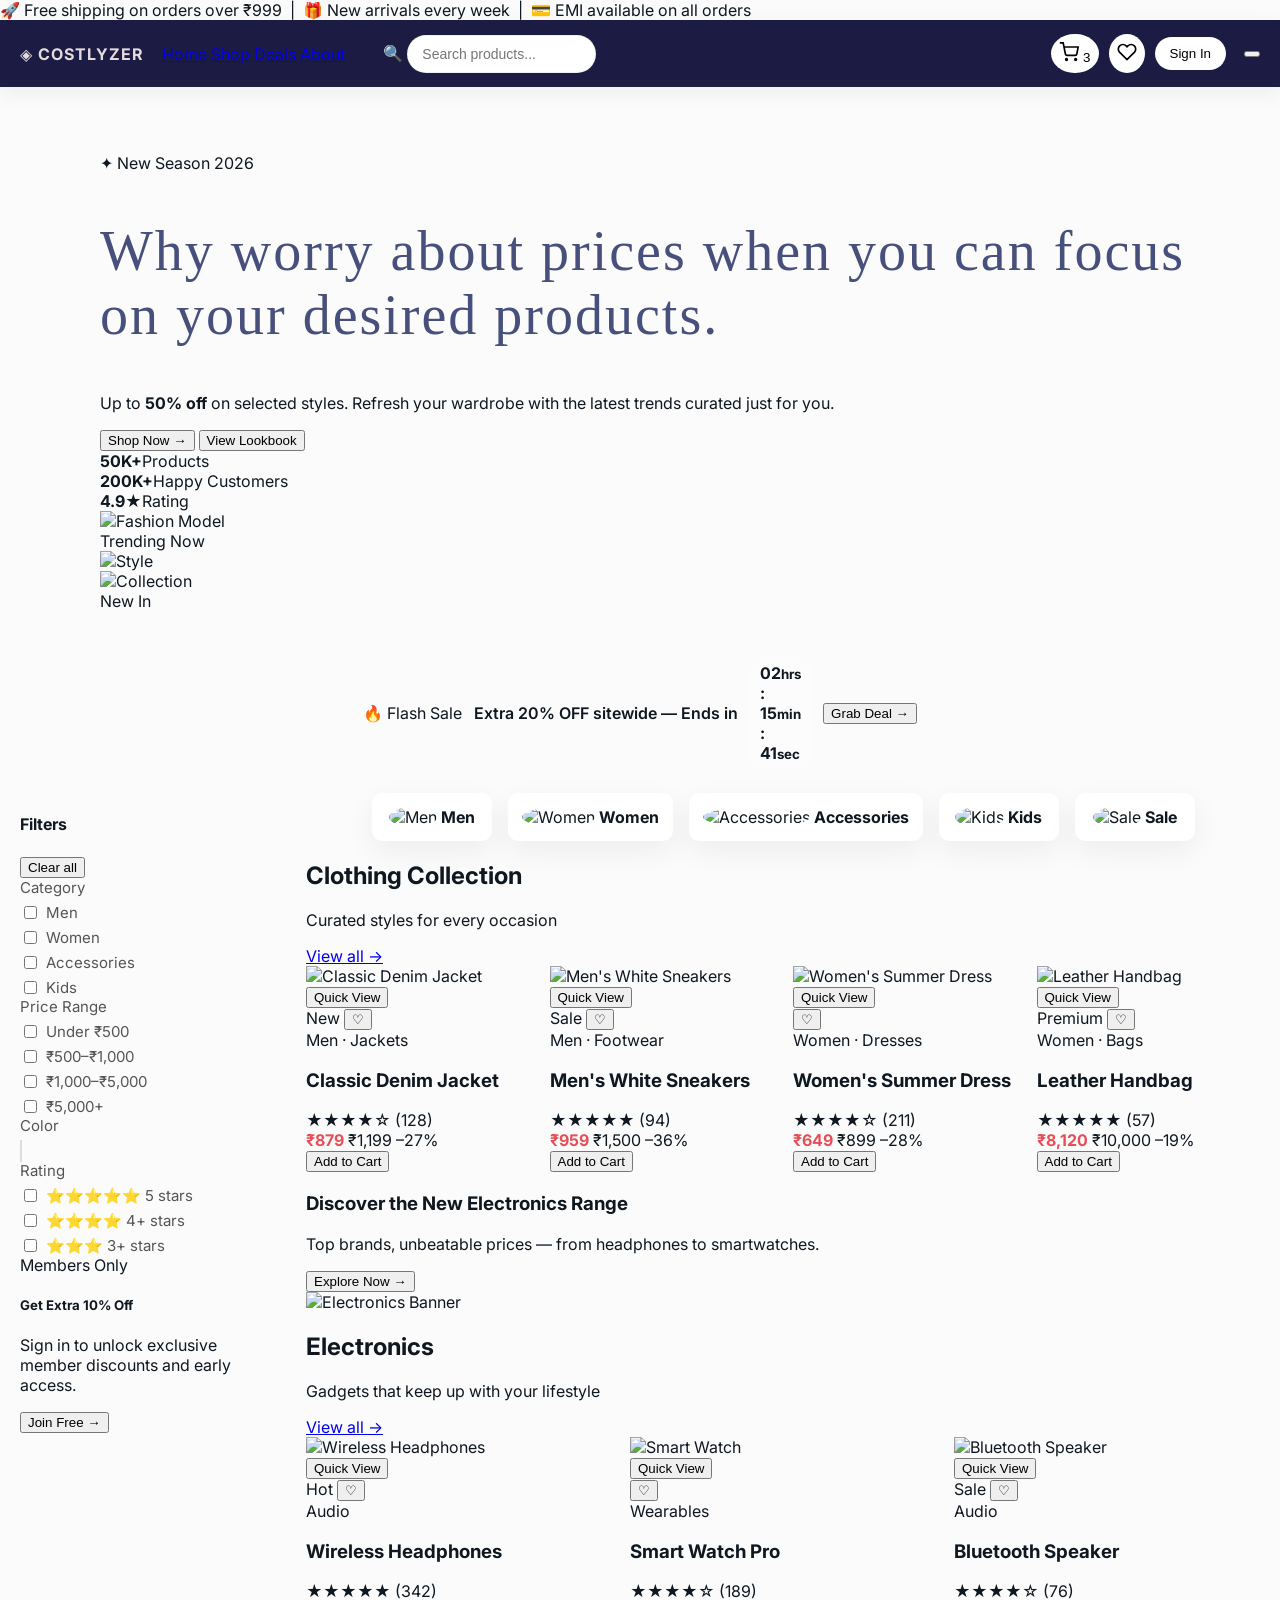
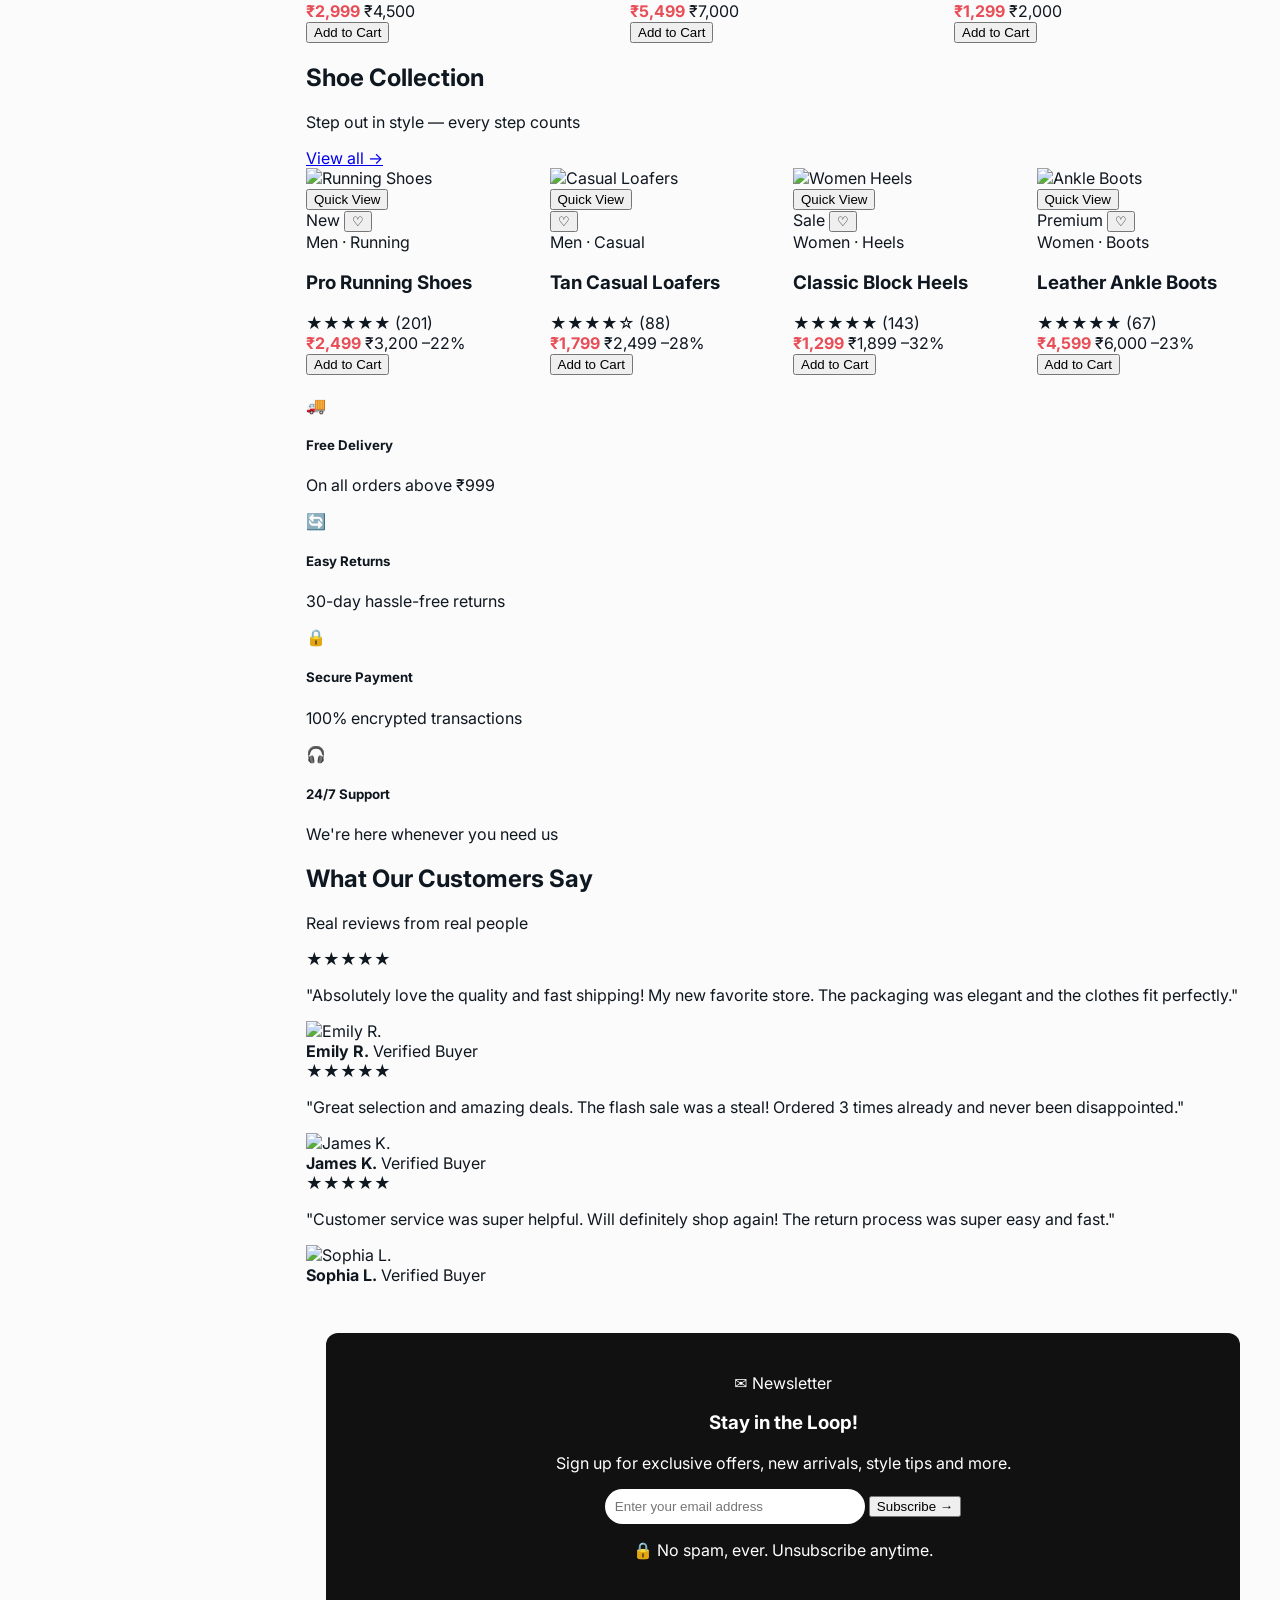
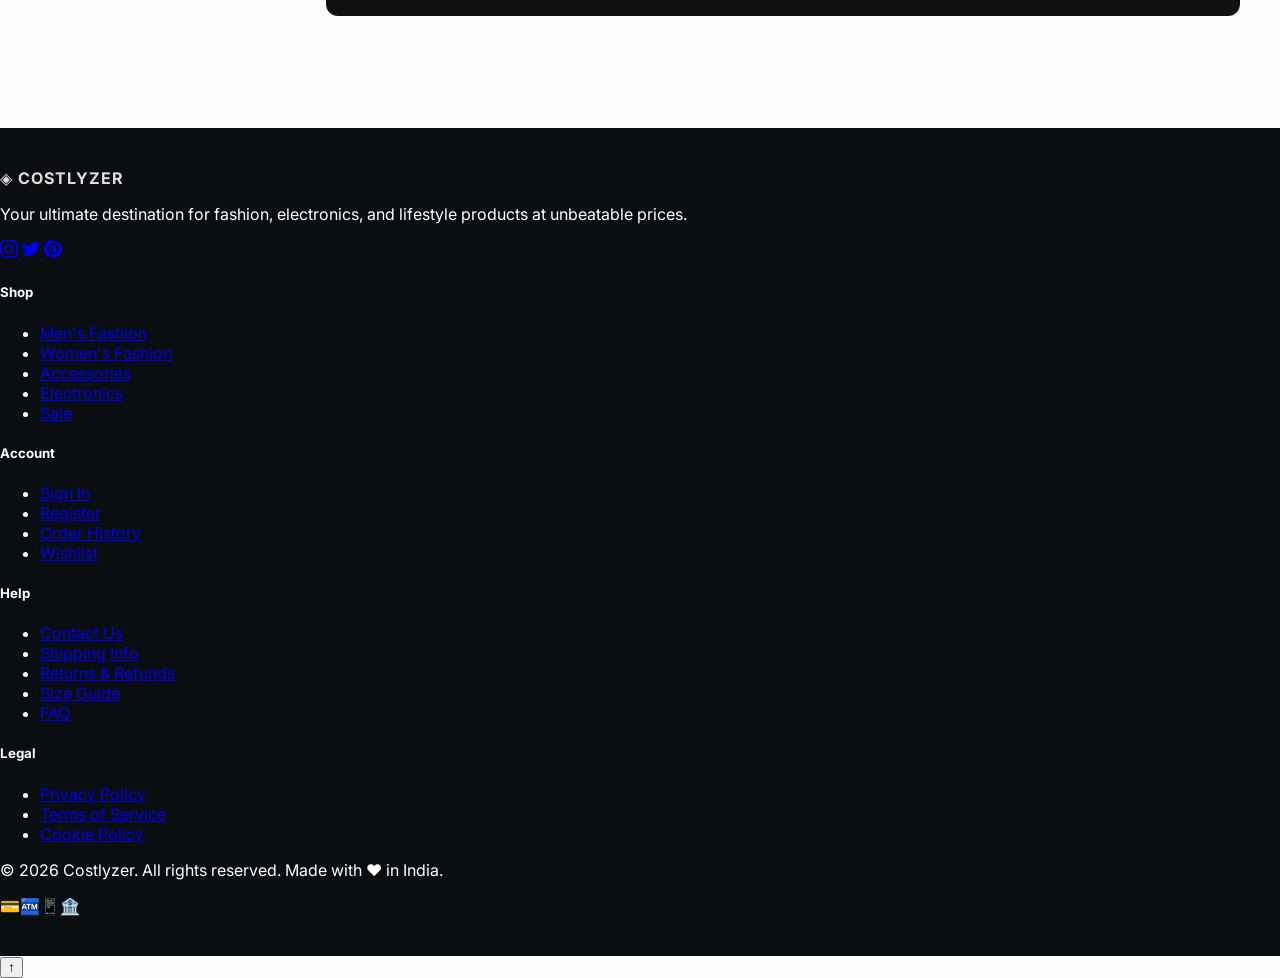
==== index.html @ 186854c9 "Change product images to new sources Updated product images in index.html to new URLs." ====
<!doctype html>
<html lang="en">
<head>
  <meta charset="utf-8" />
  <meta name="viewport" content="width=device-width,initial-scale=1" />
  <title>Costlyzer — Shop Smarter</title>

  <link href="https://fonts.googleapis.com/css2?family=Inter:wght@300;400;500;600;700;800&family=Playfair+Display:wght@400;600;700&display=swap" rel="stylesheet">
  <link rel="stylesheet" href="styles.css">
</head>
<body>

  <!-- ══════════════════ TOP ANNOUNCEMENT BAR ══════════════════ -->
  <div class="announcement-bar">
    <span>🚀 Free shipping on orders over ₹999 &nbsp;|&nbsp; 🎁 New arrivals every week &nbsp;|&nbsp; 💳 EMI available on all orders</span>
  </div>

  <!-- ══════════════════ HEADER ══════════════════ -->
  <header class="header" id="mainHeader">
    <div class="container header-inner">
      <div class="brand">
        <span class="brand-icon">◈</span>
        COSTLYZER
      </div>

      <nav class="nav-links">
        <a href="#">Home</a>
        <a href="#">Shop</a>
        <a href="#">Deals</a>
        <a href="#">About</a>
      </nav>

      <div class="search-wrap">
        <span class="search-icon">🔍</span>
        <input class="search" placeholder="Search products..." aria-label="Search">
      </div>

      <div class="header-actions">
        <button class="icon-btn" title="Cart">
          <svg width="20" height="20" fill="none" stroke="currentColor" stroke-width="2" viewBox="0 0 24 24"><circle cx="9" cy="21" r="1"/><circle cx="20" cy="21" r="1"/><path d="M1 1h4l2.68 13.39a2 2 0 0 0 2 1.61h9.72a2 2 0 0 0 2-1.61L23 6H6"/></svg>
          <span class="badge">3</span>
        </button>
        <button class="icon-btn" title="Wishlist">
          <svg width="20" height="20" fill="none" stroke="currentColor" stroke-width="2" viewBox="0 0 24 24"><path d="M20.84 4.61a5.5 5.5 0 0 0-7.78 0L12 5.67l-1.06-1.06a5.5 5.5 0 0 0-7.78 7.78l1.06 1.06L12 21.23l7.78-7.78 1.06-1.06a5.5 5.5 0 0 0 0-7.78z"/></svg>
        </button>
        <button class="btn-primary">Sign In</button>
      </div>

      <button class="hamburger" id="hamburger" aria-label="Menu">
        <span></span><span></span><span></span>
      </button>
    </div>
  </header>

  <!-- ══════════════════ HERO ══════════════════ -->
  <section class="hero">
    <div class="hero-bg-shapes">
      <div class="shape shape-1"></div>
      <div class="shape shape-2"></div>
      <div class="shape shape-3"></div>
    </div>

    <div class="container hero-inner">
      <div class="hero-left reveal-left">
        <div class="hero-badge">✦ New Season 2026</div>
        <h1 class="hero-title">
          Why worry about prices when you can focus on your
          <span class="gradient-text">desired products.</span>
        </h1>
        <p class="hero-lead">Up to <strong>50% off</strong> on selected styles. Refresh your wardrobe with the latest trends curated just for you.</p>
        <div class="hero-btns">
          <button class="btn-hero-primary">Shop Now →</button>
          <button class="btn-hero-outline">View Lookbook</button>
        </div>
        <div class="hero-stats">
          <div class="stat"><strong>50K+</strong><span>Products</span></div>
          <div class="stat-divider"></div>
          <div class="stat"><strong>200K+</strong><span>Happy Customers</span></div>
          <div class="stat-divider"></div>
          <div class="stat"><strong>4.9★</strong><span>Rating</span></div>
        </div>
      </div>

      <div class="hero-right reveal-right">
        <div class="hero-mosaic">
          <div class="mosaic-card card-main">
            <img src="https://i.pinimg.com/1200x/de/44/da/de44da06bc658bae2cd9b1b931cc1109.jpg" alt="Fashion Model">
            <div class="mosaic-label">Trending Now</div>
          </div>
          <div class="mosaic-card card-sm card-sm-1">
            <img src="https://i.pinimg.com/736x/68/fa/16/68fa163f419ea4dff33e914e02b8d2a3.jpg" alt="Style">
          </div>
          <div class="mosaic-card card-sm card-sm-2">
            <img src="https://i.pinimg.com/1200x/ec/a0/04/eca004976e4bbe3826e4c8077d6852af.jpg" alt="Collection">
            <div class="mosaic-label">New In</div>
          </div>
        </div>
      </div>
    </div>
  </section>

  <!-- ══════════════════ FLASH SALE BANNER ══════════════════ -->
  <div class="flash-bar">
    <div class="flash-inner">
      <span class="flash-label">🔥 Flash Sale</span>
      <span class="flash-text">Extra 20% OFF sitewide — Ends in</span>
      <div class="flash-timer">
        <div class="time-block"><span id="th">02</span><small>hrs</small></div>
        <div class="time-sep">:</div>
        <div class="time-block"><span id="tm">15</span><small>min</small></div>
        <div class="time-sep">:</div>
        <div class="time-block"><span id="ts">42</span><small>sec</small></div>
      </div>
      <button class="flash-cta">Grab Deal →</button>
    </div>
  </div>

  <!-- ══════════════════ MAIN LAYOUT ══════════════════ -->
  <main class="container layout">

    <!-- ── Filters Sidebar ── -->
    <aside class="filters reveal-left">
      <div class="panel">
        <div class="panel-header">
          <h4>Filters</h4>
          <button class="clear-btn">Clear all</button>
        </div>

        <div class="filter-group">
          <label class="filter-title">Category</label>
          <label class="filter-option"><input type="checkbox"> <span>Men</span></label>
          <label class="filter-option"><input type="checkbox"> <span>Women</span></label>
          <label class="filter-option"><input type="checkbox"> <span>Accessories</span></label>
          <label class="filter-option"><input type="checkbox"> <span>Kids</span></label>
        </div>

        <div class="filter-group">
          <label class="filter-title">Price Range</label>
          <label class="filter-option"><input type="checkbox"> <span>Under ₹500</span></label>
          <label class="filter-option"><input type="checkbox"> <span>₹500–₹1,000</span></label>
          <label class="filter-option"><input type="checkbox"> <span>₹1,000–₹5,000</span></label>
          <label class="filter-option"><input type="checkbox"> <span>₹5,000+</span></label>
        </div>

        <div class="filter-group">
          <label class="filter-title">Color</label>
          <div class="color-swatches">
            <span class="swatch" style="background:#111" title="Black"></span>
            <span class="swatch" style="background:#fff;border:1.5px solid #ddd" title="White"></span>
            <span class="swatch" style="background:#2563eb" title="Blue"></span>
            <span class="swatch" style="background:#dc2626" title="Red"></span>
            <span class="swatch" style="background:#16a34a" title="Green"></span>
            <span class="swatch" style="background:#f59e0b" title="Yellow"></span>
          </div>
        </div>

        <div class="filter-group">
          <label class="filter-title">Rating</label>
          <label class="filter-option"><input type="checkbox"> <span>⭐⭐⭐⭐⭐ 5 stars</span></label>
          <label class="filter-option"><input type="checkbox"> <span>⭐⭐⭐⭐ 4+ stars</span></label>
          <label class="filter-option"><input type="checkbox"> <span>⭐⭐⭐ 3+ stars</span></label>
        </div>
      </div>

      <!-- Promo box -->
      <div class="promo-box">
        <div class="promo-tag">Members Only</div>
        <h5>Get Extra 10% Off</h5>
        <p>Sign in to unlock exclusive member discounts and early access.</p>
        <button class="btn-promo">Join Free →</button>
      </div>
    </aside>

    <!-- ── Content Column ── -->
    <section class="content">

      <!-- Category Chips -->
      <div class="chips reveal-up">
        <div class="chip active">
          <img src="https://picsum.photos/seed/men2/80/80" alt="Men">
          <strong>Men</strong>
        </div>
        <div class="chip">
          <img src="https://picsum.photos/seed/woman2/80/80" alt="Women">
          <strong>Women</strong>
        </div>
        <div class="chip">
          <img src="https://picsum.photos/seed/acc2/80/80" alt="Accessories">
          <strong>Accessories</strong>
        </div>
        <div class="chip">
          <img src="https://picsum.photos/seed/kids2/80/80" alt="Kids">
          <strong>Kids</strong>
        </div>
        <div class="chip">
          <img src="https://picsum.photos/seed/sale2/80/80" alt="Sale">
          <strong>Sale</strong>
        </div>
      </div>

      <!-- ── Section: Clothing ── -->
      <section class="product-section reveal-up">
        <div class="section-header">
          <div>
            <h2 class="section-title">Clothing Collection</h2>
            <p class="section-sub">Curated styles for every occasion</p>
          </div>
          <a href="#" class="view-all">View all →</a>
        </div>
        <div class="grid" >
          <article class="product-card stagger-1">
            <div class="product-img-wrap">
              <img src="https://i.pinimg.com/736x/dc/7c/9d/dc7c9d7ba05968aebb1515215b6c7b1e.jpg" alt="Classic Denim Jacket">
              <div class="product-overlay">
                <button class="quick-view">Quick View</button>
              </div>
              <span class="badge-tag">New</span>
              <button class="wish-btn">♡</button>
            </div>
            <div class="product-info">
              <span class="product-cat">Men · Jackets</span>
              <h3>Classic Denim Jacket</h3>
              <div class="stars">★★★★☆ <span>(128)</span></div>
              <div class="price-row">
                <span class="price">₹879</span>
                <span class="price-original">₹1,199</span>
                <span class="discount-badge">–27%</span>
              </div>
              <button class="btn-add-cart">Add to Cart</button>
            </div>
          </article>

          <article class="product-card stagger-2">
            <div class="product-img-wrap">
              <img src="https://i.pinimg.com/1200x/9b/07/fd/9b07fd15394d1fd5a9d0c476c3f187c8.jpg" alt="Men's White Sneakers">
              <div class="product-overlay">
                <button class="quick-view">Quick View</button>
              </div>
              <span class="badge-tag sale-tag">Sale</span>
              <button class="wish-btn">♡</button>
            </div>
            <div class="product-info">
              <span class="product-cat">Men · Footwear</span>
              <h3>Men's White Sneakers</h3>
              <div class="stars">★★★★★ <span>(94)</span></div>
              <div class="price-row">
                <span class="price">₹959</span>
                <span class="price-original">₹1,500</span>
                <span class="discount-badge">–36%</span>
              </div>
              <button class="btn-add-cart">Add to Cart</button>
            </div>
          </article>

          <article class="product-card stagger-3">
            <div class="product-img-wrap">
              <img src="https://i.pinimg.com/736x/65/24/80/6524806f7d31d531f685705a2061e4d3.jpg" alt="Women's Summer Dress">
              <div class="product-overlay">
                <button class="quick-view">Quick View</button>
              </div>
              <button class="wish-btn">♡</button>
            </div>
            <div class="product-info">
              <span class="product-cat">Women · Dresses</span>
              <h3>Women's Summer Dress</h3>
              <div class="stars">★★★★☆ <span>(211)</span></div>
              <div class="price-row">
                <span class="price">₹649</span>
                <span class="price-original">₹899</span>
                <span class="discount-badge">–28%</span>
              </div>
              <button class="btn-add-cart">Add to Cart</button>
            </div>
          </article>

          <article class="product-card stagger-4">
            <div class="product-img-wrap">
              <img src="https://i.pinimg.com/736x/36/c8/1f/36c81f2b4be4cc82748cabb708ad227b.jpg" alt="Leather Handbag">
              <div class="product-overlay">
                <button class="quick-view">Quick View</button>
              </div>
              <span class="badge-tag premium-tag">Premium</span>
              <button class="wish-btn">♡</button>
            </div>
            <div class="product-info">
              <span class="product-cat">Women · Bags</span>
              <h3>Leather Handbag</h3>
              <div class="stars">★★★★★ <span>(57)</span></div>
              <div class="price-row">
                <span class="price">₹8,120</span>
                <span class="price-original">₹10,000</span>
                <span class="discount-badge">–19%</span>
              </div>
              <button class="btn-add-cart">Add to Cart</button>
            </div>
          </article>
        </div>
      </section>

      <!-- ── Feature Banner ── -->
      <div class="feature-banner reveal-up">
        <div class="feature-banner-text">
          <h3>Discover the New Electronics Range</h3>
          <p>Top brands, unbeatable prices — from headphones to smartwatches.</p>
          <button class="btn-banner">Explore Now →</button>
        </div>
        <div class="feature-banner-img">
          <img src="https://picsum.photos/id/1/600/300" alt="Electronics Banner">
        </div>
      </div>

      <!-- ── Section: Electronics ── -->
      <section class="product-section reveal-up">
        <div class="section-header">
          <div>
            <h2 class="section-title">Electronics</h2>
            <p class="section-sub">Gadgets that keep up with your lifestyle</p>
          </div>
          <a href="#" class="view-all">View all →</a>
        </div>
        <div class="grid grid-3">
          <article class="product-card mini stagger-1">
            <div class="product-img-wrap">
              <img src="https://i.pinimg.com/1200x/51/2d/58/512d584edb28f2c13a87744cd4bd58c0.jpg" alt="Wireless Headphones">
              <div class="product-overlay"><button class="quick-view">Quick View</button></div>
              <span class="badge-tag">Hot</span>
              <button class="wish-btn">♡</button>
            </div>
            <div class="product-info">
              <span class="product-cat">Audio</span>
              <h3>Wireless Headphones</h3>
              <div class="stars">★★★★★ <span>(342)</span></div>
              <div class="price-row">
                <span class="price">₹2,999</span>
                <span class="price-original">₹4,500</span>
              </div>
              <button class="btn-add-cart">Add to Cart</button>
            </div>
          </article>

          <article class="product-card mini stagger-2">
            <div class="product-img-wrap">
              <img src="https://i.pinimg.com/736x/2d/c0/9d/2dc09d8599573d971ced60ebef6e59d0.jpg" alt="Smart Watch">
              <div class="product-overlay"><button class="quick-view">Quick View</button></div>
              <button class="wish-btn">♡</button>
            </div>
            <div class="product-info">
              <span class="product-cat">Wearables</span>
              <h3>Smart Watch Pro</h3>
              <div class="stars">★★★★☆ <span>(189)</span></div>
              <div class="price-row">
                <span class="price">₹5,499</span>
                <span class="price-original">₹7,000</span>
              </div>
              <button class="btn-add-cart">Add to Cart</button>
            </div>
          </article>

          <article class="product-card mini stagger-3">
            <div class="product-img-wrap">
              <img src="https://i.pinimg.com/1200x/3b/65/04/3b65042b9ca350c1128bde0ebb3a1b11.jpg" alt="Bluetooth Speaker">
              <div class="product-overlay"><button class="quick-view">Quick View</button></div>
              <span class="badge-tag sale-tag">Sale</span>
              <button class="wish-btn">♡</button>
            </div>
            <div class="product-info">
              <span class="product-cat">Audio</span>
              <h3>Bluetooth Speaker</h3>
              <div class="stars">★★★★☆ <span>(76)</span></div>
              <div class="price-row">
                <span class="price">₹1,299</span>
                <span class="price-original">₹2,000</span>
              </div>
              <button class="btn-add-cart">Add to Cart</button>
            </div>
          </article>
        </div>
      </section>

      <!-- ── Section: Shoes ── -->
      <section class="product-section reveal-up">
        <div class="section-header">
          <div>
            <h2 class="section-title">Shoe Collection</h2>
            <p class="section-sub">Step out in style — every step counts</p>
          </div>
          <a href="#" class="view-all">View all →</a>
        </div>
        <div class="grid">
          <article class="product-card stagger-1">
            <div class="product-img-wrap">
              <img src="https://i.pinimg.com/1200x/25/ac/55/25ac5568a407827e7775e330df14d71c.jpg" alt="Running Shoes">
              <div class="product-overlay"><button class="quick-view">Quick View</button></div>
              <span class="badge-tag">New</span>
              <button class="wish-btn">♡</button>
            </div>
            <div class="product-info">
              <span class="product-cat">Men · Running</span>
              <h3>Pro Running Shoes</h3>
              <div class="stars">★★★★★ <span>(201)</span></div>
              <div class="price-row">
                <span class="price">₹2,499</span>
                <span class="price-original">₹3,200</span>
                <span class="discount-badge">–22%</span>
              </div>
              <button class="btn-add-cart">Add to Cart</button>
            </div>
          </article>

          <article class="product-card stagger-2">
            <div class="product-img-wrap">
              <img src="https://i.pinimg.com/1200x/d2/4c/d9/d24cd9a5602efbf1730f0387672a16ec.jpg" alt="Casual Loafers">
              <div class="product-overlay"><button class="quick-view">Quick View</button></div>
              <button class="wish-btn">♡</button>
            </div>
            <div class="product-info">
              <span class="product-cat">Men · Casual</span>
              <h3>Tan Casual Loafers</h3>
              <div class="stars">★★★★☆ <span>(88)</span></div>
              <div class="price-row">
                <span class="price">₹1,799</span>
                <span class="price-original">₹2,499</span>
                <span class="discount-badge">–28%</span>
              </div>
              <button class="btn-add-cart">Add to Cart</button>
            </div>
          </article>

          <article class="product-card stagger-3">
            <div class="product-img-wrap">
              <img src="https://i.pinimg.com/736x/a0/43/e7/a043e7845685f47f4f4075ffb6789d28.jpg" alt="Women Heels">
              <div class="product-overlay"><button class="quick-view">Quick View</button></div>
              <span class="badge-tag sale-tag">Sale</span>
              <button class="wish-btn">♡</button>
            </div>
            <div class="product-info">
              <span class="product-cat">Women · Heels</span>
              <h3>Classic Block Heels</h3>
              <div class="stars">★★★★★ <span>(143)</span></div>
              <div class="price-row">
                <span class="price">₹1,299</span>
                <span class="price-original">₹1,899</span>
                <span class="discount-badge">–32%</span>
              </div>
              <button class="btn-add-cart">Add to Cart</button>
            </div>
          </article>

          <article class="product-card stagger-4">
            <div class="product-img-wrap">
              <img src="" alt="Ankle Boots">
              <div class="product-overlay"><button class="quick-view">Quick View</button></div>
              <span class="badge-tag premium-tag">Premium</span>
              <button class="wish-btn">♡</button>
            </div>
            <div class="product-info">
              <span class="product-cat">Women · Boots</span>
              <h3>Leather Ankle Boots</h3>
              <div class="stars">★★★★★ <span>(67)</span></div>
              <div class="price-row">
                <span class="price">₹4,599</span>
                <span class="price-original">₹6,000</span>
                <span class="discount-badge">–23%</span>
              </div>
              <button class="btn-add-cart">Add to Cart</button>
            </div>
          </article>
        </div>
      </section>

      

      <!-- ── Why Choose Us ── -->
      <div class="features-row reveal-up">
        <div class="feature-item stagger-1">
          <div class="feature-icon">🚚</div>
          <h5>Free Delivery</h5>
          <p>On all orders above ₹999</p>
        </div>
        <div class="feature-item stagger-2">
          <div class="feature-icon">🔄</div>
          <h5>Easy Returns</h5>
          <p>30-day hassle-free returns</p>
        </div>
        <div class="feature-item stagger-3">
          <div class="feature-icon">🔒</div>
          <h5>Secure Payment</h5>
          <p>100% encrypted transactions</p>
        </div>
        <div class="feature-item stagger-4">
          <div class="feature-icon">🎧</div>
          <h5>24/7 Support</h5>
          <p>We're here whenever you need us</p>
        </div>
      </div>

      <!-- ── Testimonials ── -->
      <div class="testimonials-section reveal-up">
        <div class="section-header centered">
          <h2 class="section-title">What Our Customers Say</h2>
          <p class="section-sub">Real reviews from real people</p>
        </div>
        <div class="testimonials-grid">
          <div class="test-card stagger-1">
            <div class="test-stars">★★★★★</div>
            <p>"Absolutely love the quality and fast shipping! My new favorite store. The packaging was elegant and the clothes fit perfectly."</p>
            <div class="test-author">
              <img src="https://picsum.photos/seed/emily/60/60" alt="Emily R.">
              <div>
                <strong>Emily R.</strong>
                <span>Verified Buyer</span>
              </div>
            </div>
          </div>

          <div class="test-card stagger-2">
            <div class="test-stars">★★★★★</div>
            <p>"Great selection and amazing deals. The flash sale was a steal! Ordered 3 times already and never been disappointed."</p>
            <div class="test-author">
              <img src="https://picsum.photos/seed/james/60/60" alt="James K.">
              <div>
                <strong>James K.</strong>
                <span>Verified Buyer</span>
              </div>
            </div>
          </div>

          <div class="test-card stagger-3">
            <div class="test-stars">★★★★★</div>
            <p>"Customer service was super helpful. Will definitely shop again! The return process was super easy and fast."</p>
            <div class="test-author">
              <img src="https://picsum.photos/seed/sophia/60/60" alt="Sophia L.">
              <div>
                <strong>Sophia L.</strong>
                <span>Verified Buyer</span>
              </div>
            </div>
          </div>
        </div>
      </div>

      <!-- ── Newsletter ── -->
      <div class="newsletter reveal-up">
        <div class="newsletter-glow"></div>
        <div class="newsletter-inner">
          <div class="newsletter-text">
            <span class="nl-tag">✉️ Newsletter</span>
            <h3>Stay in the Loop!</h3>
            <p>Sign up for exclusive offers, new arrivals, style tips and more.</p>
          </div>
          <form class="newsletter-form" onsubmit="handleSubscribe(event)">
            <div class="nl-input-wrap">
              <input placeholder="Enter your email address" type="email" required>
              <button class="btn-subscribe" type="submit">Subscribe →</button>
            </div>
            <p class="nl-note">🔒 No spam, ever. Unsubscribe anytime.</p>
          </form>
        </div>
      </div>

    </section><!-- /content -->
  </main>

  <!-- ══════════════════ FOOTER ══════════════════ -->
  <footer class="footer">
    <div class="footer-top">
      <div class="footer-brand">
        <div class="brand">
          <span class="brand-icon">◈</span> COSTLYZER
        </div>
        <p>Your ultimate destination for fashion, electronics, and lifestyle products at unbeatable prices.</p>
        <div class="footer-socials">
          <a class="social-btn" href="#" title="Instagram">
            <svg width="18" height="18" fill="currentColor" viewBox="0 0 24 24"><path d="M12 2.163c3.204 0 3.584.012 4.85.07 3.252.148 4.771 1.691 4.919 4.919.058 1.265.069 1.645.069 4.849 0 3.205-.012 3.584-.069 4.849-.149 3.225-1.664 4.771-4.919 4.919-1.266.058-1.644.07-4.85.07-3.204 0-3.584-.012-4.849-.07-3.26-.149-4.771-1.699-4.919-4.92-.058-1.265-.07-1.644-.07-4.849 0-3.204.013-3.583.07-4.849.149-3.227 1.664-4.771 4.919-4.919 1.266-.057 1.645-.069 4.849-.069zm0-2.163c-3.259 0-3.667.014-4.947.072-4.358.2-6.78 2.618-6.98 6.98-.059 1.281-.073 1.689-.073 4.948 0 3.259.014 3.668.072 4.948.2 4.358 2.618 6.78 6.98 6.98 1.281.058 1.689.072 4.948.072 3.259 0 3.668-.014 4.948-.072 4.354-.2 6.782-2.618 6.979-6.98.059-1.28.073-1.689.073-4.948 0-3.259-.014-3.667-.072-4.947-.196-4.354-2.617-6.78-6.979-6.98-1.281-.059-1.69-.073-4.949-.073zm0 5.838c-3.403 0-6.162 2.759-6.162 6.162s2.759 6.163 6.162 6.163 6.162-2.759 6.162-6.163c0-3.403-2.759-6.162-6.162-6.162zm0 10.162c-2.209 0-4-1.79-4-4 0-2.209 1.791-4 4-4s4 1.791 4 4c0 2.21-1.791 4-4 4zm6.406-11.845c-.796 0-1.441.645-1.441 1.44s.645 1.44 1.441 1.44c.795 0 1.439-.645 1.439-1.44s-.644-1.44-1.439-1.44z"/></svg>
          </a>
          <a class="social-btn" href="#" title="Twitter">
            <svg width="18" height="18" fill="currentColor" viewBox="0 0 24 24"><path d="M23.953 4.57a10 10 0 01-2.825.775 4.958 4.958 0 002.163-2.723c-.951.555-2.005.959-3.127 1.184a4.92 4.92 0 00-8.384 4.482C7.69 8.095 4.067 6.13 1.64 3.162a4.822 4.822 0 00-.666 2.475c0 1.71.87 3.213 2.188 4.096a4.904 4.904 0 01-2.228-.616v.06a4.923 4.923 0 003.946 4.827 4.996 4.996 0 01-2.212.085 4.936 4.936 0 004.604 3.417 9.867 9.867 0 01-6.102 2.105c-.39 0-.779-.023-1.17-.067a13.995 13.995 0 007.557 2.209c9.053 0 13.998-7.496 13.998-13.985 0-.21 0-.42-.015-.63A9.935 9.935 0 0024 4.59z"/></svg>
          </a>
          <a class="social-btn" href="#" title="Pinterest">
            <svg width="18" height="18" fill="currentColor" viewBox="0 0 24 24"><path d="M12.017 0C5.396 0 .029 5.367.029 11.987c0 5.079 3.158 9.417 7.618 11.162-.105-.949-.2-2.405.042-3.441.218-.937 1.407-5.965 1.407-5.965s-.359-.719-.359-1.782c0-1.668.967-2.914 2.171-2.914 1.023 0 1.518.769 1.518 1.69 0 1.029-.655 2.568-.994 3.995-.283 1.194.599 2.169 1.777 2.169 2.133 0 3.772-2.249 3.772-5.495 0-2.873-2.064-4.882-5.012-4.882-3.414 0-5.418 2.561-5.418 5.207 0 1.031.397 2.138.893 2.738a.36.36 0 01.083.345l-.333 1.36c-.053.22-.174.267-.402.161-1.499-.698-2.436-2.889-2.436-4.649 0-3.785 2.75-7.262 7.929-7.262 4.163 0 7.398 2.967 7.398 6.931 0 4.136-2.607 7.464-6.227 7.464-1.216 0-2.359-.632-2.75-1.378l-.748 2.853c-.271 1.043-1.002 2.35-1.492 3.146C9.57 23.812 10.763 24.009 12.017 24.009c6.624 0 11.99-5.367 11.99-11.988C24.007 5.367 18.641.001.012.001z"/></svg>
          </a>
        </div>
      </div>

      <div class="footer-links">
        <div class="footer-col">
          <h5>Shop</h5>
          <ul>
            <li><a href="#">Men's Fashion</a></li>
            <li><a href="#">Women's Fashion</a></li>
            <li><a href="#">Accessories</a></li>
            <li><a href="#">Electronics</a></li>
            <li><a href="#">Sale</a></li>
          </ul>
        </div>

        <div class="footer-col">
          <h5>Account</h5>
          <ul>
            <li><a href="#">Sign In</a></li>
            <li><a href="#">Register</a></li>
            <li><a href="#">Order History</a></li>
            <li><a href="#">Wishlist</a></li>
          </ul>
        </div>

        <div class="footer-col">
          <h5>Help</h5>
          <ul>
            <li><a href="#">Contact Us</a></li>
            <li><a href="#">Shipping Info</a></li>
            <li><a href="#">Returns & Refunds</a></li>
            <li><a href="#">Size Guide</a></li>
            <li><a href="#">FAQ</a></li>
          </ul>
        </div>

        <div class="footer-col">
          <h5>Legal</h5>
          <ul>
            <li><a href="#">Privacy Policy</a></li>
            <li><a href="#">Terms of Service</a></li>
            <li><a href="#">Cookie Policy</a></li>
          </ul>
        </div>
      </div>
    </div>

    <div class="footer-bottom">
      <p>© 2026 Costlyzer. All rights reserved. Made with ♥ in India.</p>
      <div class="payment-icons">
        <span>💳</span><span>🏧</span><span>📱</span><span>🏦</span>
      </div>
    </div>
  </footer>

  <!-- Back to Top -->
  <button class="back-to-top" id="backToTop" title="Back to top">↑</button>

  <script src="script.js"></script>
</body>
</html>
---- styles.css ----
:root{
  --bg:#fbfbfb;
  --white:#fff;
  --muted:#7b7f86;
  --dark:#0f1720;
  --accent:#b94b8f;     /* coral-ish */
  --accent-dark:#e84e89;
  --card:#fff;
  --shadow: 0 10px 30px rgba(16,24,40,.06);
  --container:1100px;
  font-family: "Inter", system-ui, Arial, sans-serif;
}
.container{
    max-width: 100%;
    padding-left: 40px;
    padding-right: 40px;
}

/* reset */
*{box-sizing:border-box}
html,body{margin:0;background:var(--bg);color:var(--dark);-webkit-font-smoothing:antialiased}


/* top dark bar */

/* header */
.header{background:rgb(27, 27, 68); box-shadow:0 6px 20px rgba(11,16,20,.06)}
.header-inner{display:flex;align-items:center;justify-content:space-between;padding:14px 0;gap:18px}
.brand{font-weight:700;letter-spacing:1px;color:#e4dcdc}
.search-wrap{flex:1;margin:0 20px}
.search{width:30%;padding:10px 14px;border-radius:999px;border:1px solid rgba(10,10,10,.06);font-size:14px}
.header-actions{display:flex;align-items:center;gap:10px}
.icon-btn{background:white;border-radius:50%;border:none;padding:8px;cursor:pointer}
.btn{padding:10px 14px;background:white;border-radius:999px;border:0;cursor:pointer;font-weight:600}
.btn-primary{background:white;border:1px solid rgba(221, 224, 208, 0.08);padding:8px 14px;border-radius:999px}
.btn-cta{background:white;padding:12px 20px;border-radius:999px;display:inline-block}


/* hero */

/* HERO SECTION */
.hero {
    
    height: 550px;  /* adjust height according to your screenshot */
    background-image: url("https://i.pinimg.com/1200x/b6/03/4b/b6034bc849a8a529fff51821317f0b1a.jpg");
    background-size: cover;
    background-position: center;
    background-repeat: no-repeat;

    display: flex;
    align-items: center;   /* centers vertically */
    padding-left:  80px;    /* spacing like your sample */
    border-radius: 12px;   /* smooth corners like screenshot */
    margin-top: 20px;
    overflow: hidden;
    position: relative;
}


.hero-content {
    max-width: 400px;
    color: #ffffff;
}

.hero-content h1 {
    font-size: 42px;
    font-weight: 800;
    margin-bottom: 10px;
}

.hero-content p {
    font-size: 14px;
    line-height: 1.4;
    margin-bottom: 20px;
    color: #ffffff;
}
.login-btn{
    padding:8px 18px;
    border:1px solid #333;
    color:#333;
    background: transparent;
    transition:0.3s;
    border-radius: 15px;
}
.login-btn:hover{
    background: #000;
    color:#000;
    border-color: #000;
}

.btn {
    background: #ffffff;
    color: #b8abab;
    padding: 10px 22px;
    border: none;
    border-radius: 20px;
    cursor: pointer;
    font-size: 14px;
}
/* flash stripe */
.flash{background:linear-gradient(90deg,var(--accent),var(--accent-dark));color:#fff;padding:10px 0;margin-top:0px;}
.flash-inner{display:flex;align-items:center;justify-content:center;padding:0 20px;gap:12px}
.flash-text{font-weight:600}
.flash-timer{background:rgba(255,255,255,.12);padding:6px 10px;border-radius:8px;font-weight:700}

/* layout */
.layout{display:grid;grid-template-columns:260px 1fr;gap:26px;padding:24px 0}

/* FILTER SIDEBAR COLUMN */
.filter-box {
  width: 220px;            /* Adjust size as you want */
  background: #fff;
  padding: 18px;
  border-radius: 12px;
  box-shadow: 0 6px 18px rgba(0,0,0,0.07);
  display: flex;
  flex-direction: column;
  gap: 20px;               /* space between Category, Price, Color */
}

.filter-box h3 {
  margin-bottom: 10px;
  font-size: 17px;
  font-weight: 600;
}

/* each group like Category / Price / Color */
.filter-group {
  display: flex;
  flex-direction: column;
  gap: 6px;                 /* spacing between checkboxes */
}

.filter-group label {
  display: flex;
  align-items: center;
  gap: 6px;
  font-size: 15px;
  color: #555;
  cursor: pointer;
}

/* chips */
.chips{display:flex;gap:16px;margin-bottom:18px}
.chip{background:var(--white);padding:14px;border-radius:10px;box-shadow:var(--shadow);justify-content:center; gap:12px;min-width:120px;text-align: center;}
.chip img{width:64px;height:64px;border-radius:50%;object-fit:cover}
/* chips */
.chips{gap:16px;margin-bottom:18px;justify-content: center;}
.chip{background:var(--white);padding:14px;border-radius:10px;box-shadow:var(--shadow);align-items:center;gap:12px;min-width:120px;text-align: center;}
.chip img{width:64px;height:64px;border-radius:50%;object-fit:cover}


/* product grid */
.grid{display:grid;grid-template-columns:repeat(4,1fr);gap:20px;margin-bottom:20px;}
.product{background:var(--white);padding:14px;border-radius:12px;box-shadow:var(--shadow);display:flex;flex-direction:column;align-items:flex-start;gap:12px;transition:transform .25s ease}
.product:hover{transform:translateY(-6px)}
.product .thumb img{width:100%;height:180px;object-fit:cover;border-radius:8px}
.product h3{margin:0;font-size:16px}
.price{font-weight:700;color:#e84e57}
.sale{color:var(--accent)}
.btn-add{background:#111;color:#fff;border-radius:8px;padding:8px 12px;border:none;cursor:pointer}

/* best sellers grid */
.section-heading{margin:30px 0 12px;font-size:18px;font-weight:700}
.grid-3{display:grid;grid-template-columns:repeat(3,1fr);gap:18px}
.mini-card{background:var(--white);padding:12px;border-radius:12px;box-shadow:var(--shadow);text-align:center}
.mini-card img{height:140px;object-fit:cover;border-radius:8px;margin-bottom:10px}
.btn-small{background:#111;color:#fff;padding:8px 12px;border-radius:8px;border:none}


/* testimonials */
.testimonials-panel {
  margin-top: 26px;
  background: var(--white);
  padding: 18px;
  border-radius: 12px;
  box-shadow: var(--shadow);
}

.test-cards {
  display: flex;
  gap: 12px;
  margin-top: 8px;
  color: #7b7f86;
}

.test {
  background: #f3f3f3;       /* LIGHT GREY */
  padding: 18px;
  border-radius: 10px;
  box-shadow: var(--shadow);
  flex: 1;
  text-align: center;        /* CENTER EVERYTHING */
}

/* Center test image */
.test img {
  width: 64px;
  height: 64px;
  border-radius: 50%;
  object-fit: cover;
  display: block;
         /* PERFECT CENTER */
}

/* Testimonial text */
.test p {
  font-size: 14px;
  margin: 10px 0;
  color: #302d2d;
}

/* Name */
.test strong {
  display: block;
  margin-top: 8px;
  color: #333;
}

/* newsletter */
.newsletter{margin:28px 0;align-items: center;padding: 20px;}
.newsletter-inner{align-items:center;justify-content:center;background:#111;padding:40px;border-radius:12px;color:#fff;gap:12px;text-align: center;}
.newsletter-form{gap:10px}
.newsletter-form input{padding:10px;border-radius:999px;border:0;min-width:260px}
.btn-sub{background:var(--accent);border-radius:999px;padding:10px 14px;border:none;color:#fff}

/* Footer */
.footer {
    background: #0b0e11;
    color: #fff;
    padding: 40px 0;
    margin-top: 40px;
}

/* Main footer row */
.footer-container {
    max-width: 1200px;
    width: 100%;
    margin: 0 auto;

    display: flex;
    justify-content: space-between;
    align-items: flex-start;
    gap: 120px;

    flex-wrap: nowrap; /* Keeps all in one row */
}

/* Footer columns */
.footer-column {
    display: flex;
    flex-direction: column;
    gap: 8px;
}

.footer-column h4 {
    margin-bottom: 30px;
}

.footer-column ul {
    list-style: none;
    padding: 0;
    margin: 0;
}

/* Copyright aligned right */
.footer-copyright {
    margin-left: auto;
    white-space: nowrap;
    align-self: center;
    font-size: 14px;
}
/* small helper */
.container{padding-left:20px;padding-right:20px}
@media (max-width:1100px){
  .hero-inner{grid-template-columns:1fr 360px}
  .grid{grid-template-columns:repeat(3,1fr)}
  .grid-3{grid-template-columns:repeat(3,1fr)}
}
@media (max-width:880px){
  .container{padding-left:14px;padding-right:14px}
  .layout{grid-template-columns:1fr;gap:18px}
  .filters{order:2}
  .content{order:1}
  .hero-inner{grid-template-columns:1fr;}
  .hero-image{height:280px}
  .grid{grid-template-columns:repeat(2,1fr)}
  .grid-3{grid-template-columns:repeat(2,1fr)}
  .test-cards{flex-direction:column}
  .hero-right .hero-image{
    height: 40vh;
  }
}
@media (max-width:520px){
  .search-wrap{display:none}
  .hero-left h1{font-size:28px}
  .grid{grid-template-columns:1fr}
  .grid-3{grid-template-columns:1fr}
  .chip{min-width:90px;font-size:13px;padding:10px}
  .newsletter-inner{flex-direction:column;align-items:flex-start;gap:12px}
}

.hero-title { font-family: 'Playball', cursive;
    font-size: 56px;
    font-weight: 400;
    color: #474f7c;
    letter-spacing: 2px;
}


.float-img {
    position: absolute;
    width: 250px;   /* Small size */
    height: 250px;
    /*right: 80px;    Push to right side */
    animation: float 5s ease-in-out infinite;
    filter: drop-shadow(0px 15px 25px rgba(0,0,0,0.2));
}

/* Zig-Zag Positions */
.img1 {
    top: 70px;
    right: 140px;
    z-index: 3;
}

.img2 {
    top: 230px;
    right: 40px;
    z-index: 2;
}

.img3 {
    top: 390px;
    right: 180px;
    z-index: 1;
}

@keyframes float {
    0% { transform: translateY(0px); }
    50% { transform: translateY(-20px); }
    100% { transform: translateY(0px); }
}
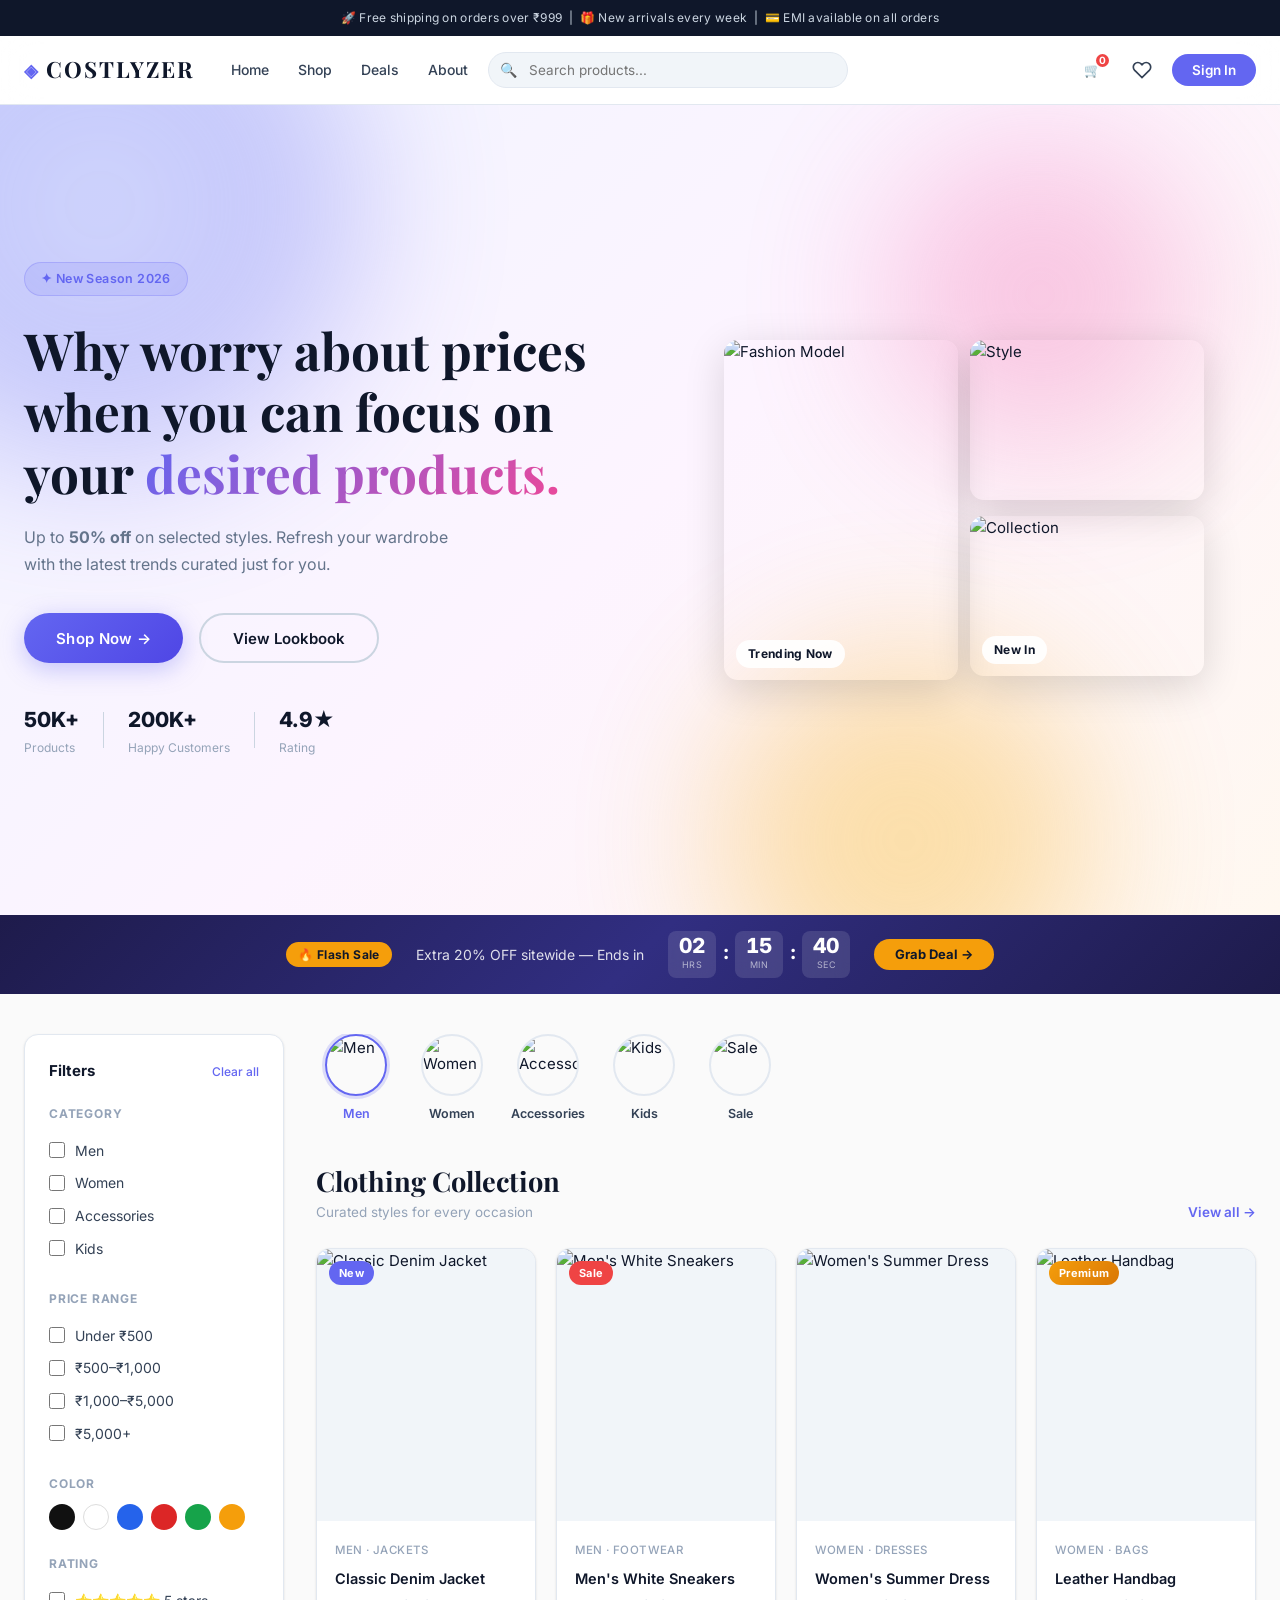
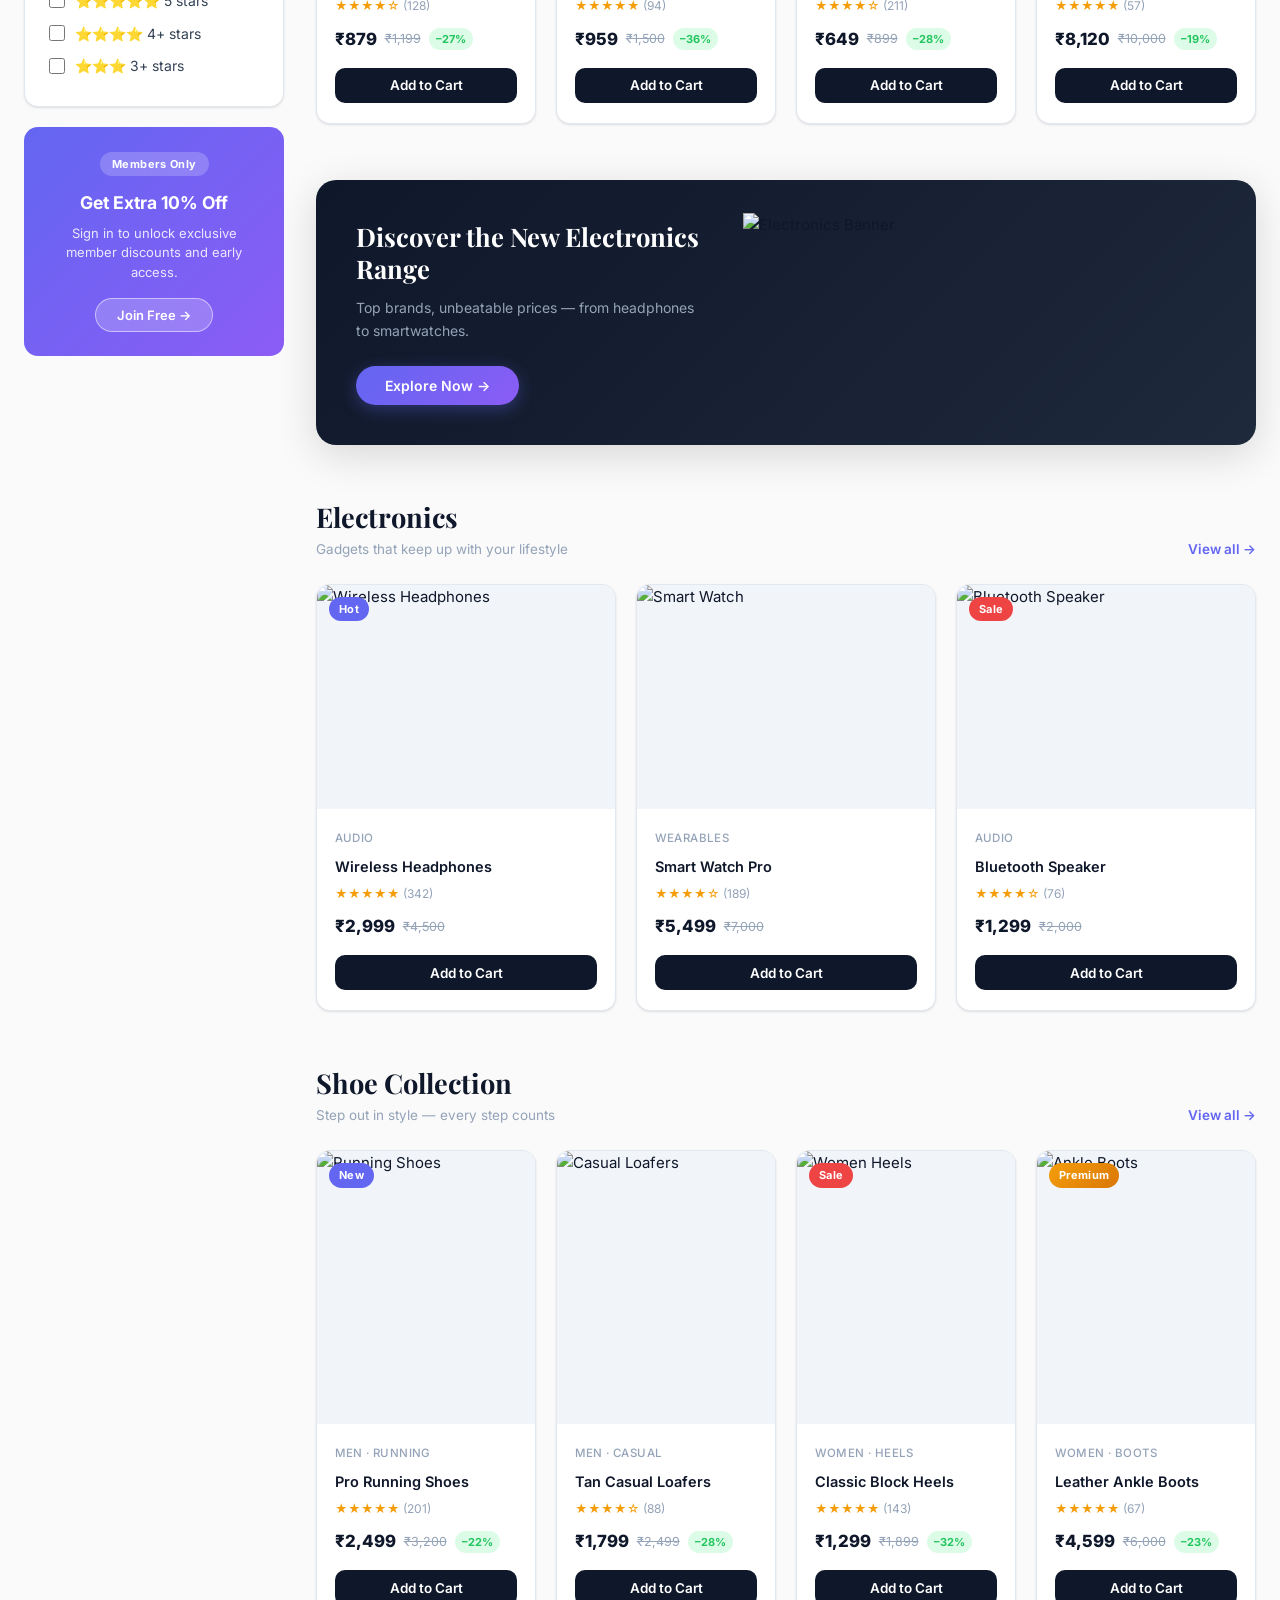
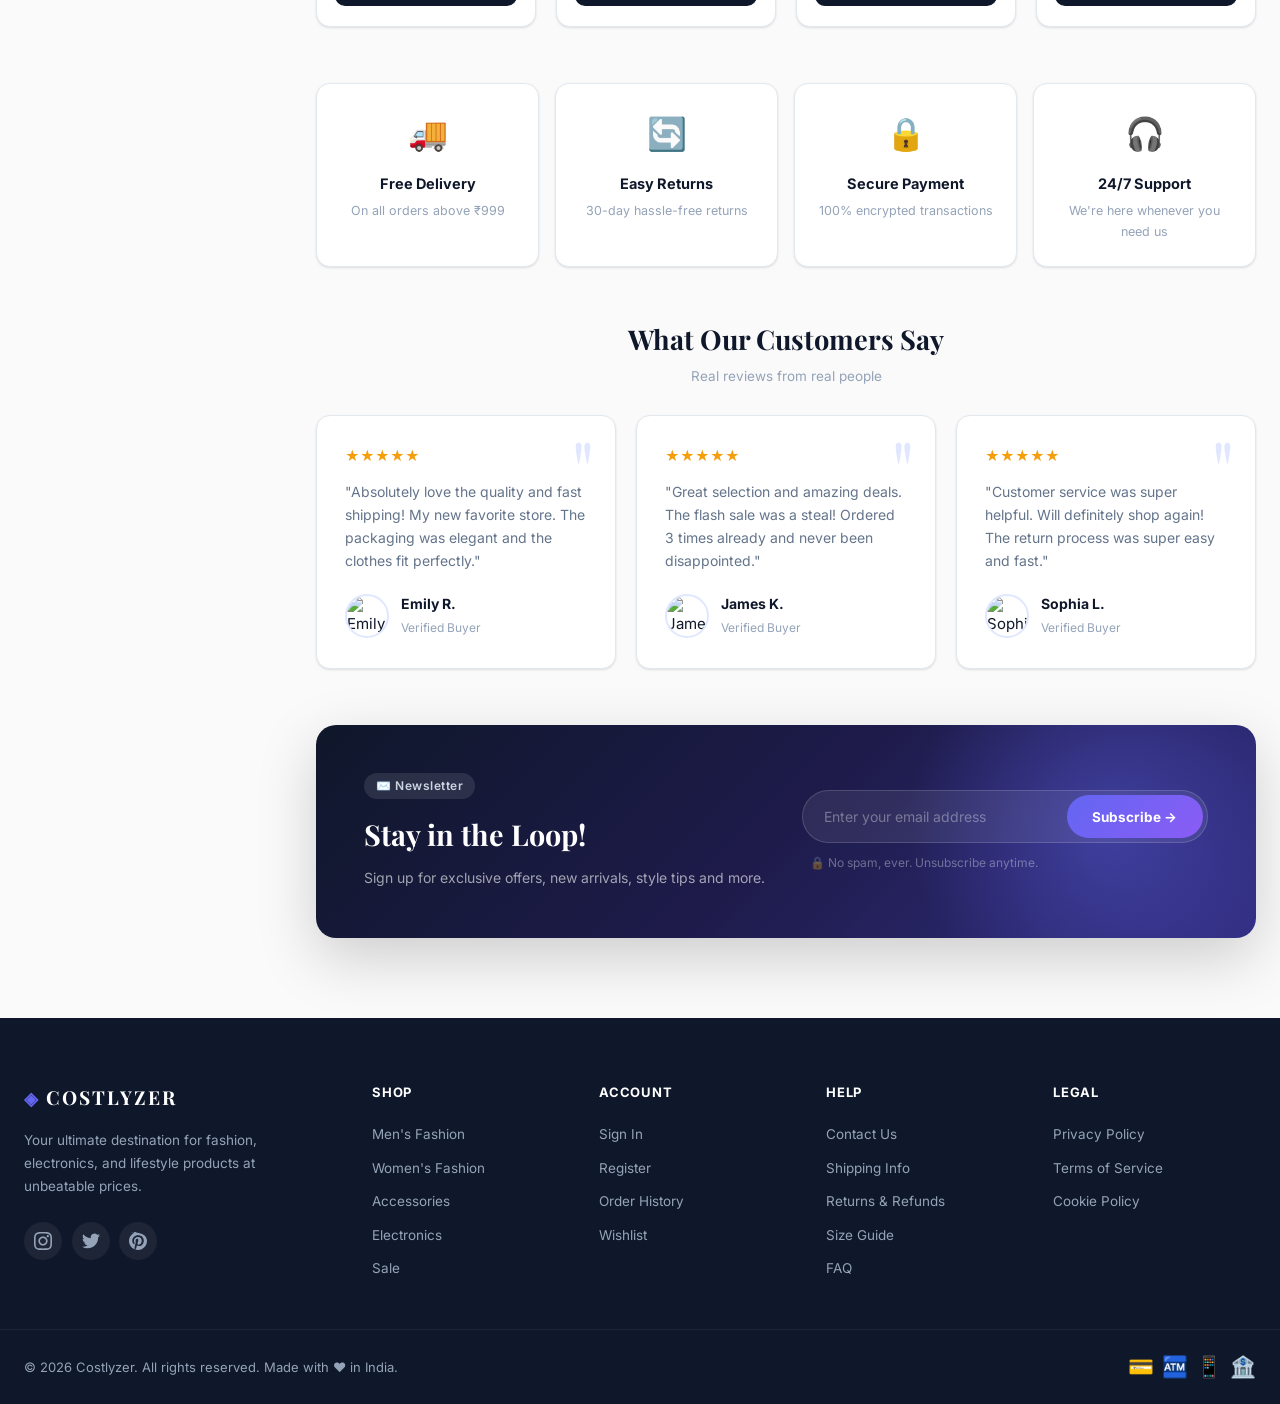
==== commit b4914baa: "Add files via upload I have made changes in the code by applying cart and category functionality" ====
--- a/index.html
+++ b/index.html
@@ -1,642 +1,747 @@
-<!doctype html>
-<html lang="en">
-<head>
-  <meta charset="utf-8" />
-  <meta name="viewport" content="width=device-width,initial-scale=1" />
-  <title>Costlyzer — Shop Smarter</title>
-
-  <link href="https://fonts.googleapis.com/css2?family=Inter:wght@300;400;500;600;700;800&family=Playfair+Display:wght@400;600;700&display=swap" rel="stylesheet">
-  <link rel="stylesheet" href="styles.css">
-</head>
-<body>
-
-  <!-- ══════════════════ TOP ANNOUNCEMENT BAR ══════════════════ -->
-  <div class="announcement-bar">
-    <span>🚀 Free shipping on orders over ₹999 &nbsp;|&nbsp; 🎁 New arrivals every week &nbsp;|&nbsp; 💳 EMI available on all orders</span>
-  </div>
-
-  <!-- ══════════════════ HEADER ══════════════════ -->
-  <header class="header" id="mainHeader">
-    <div class="container header-inner">
-      <div class="brand">
-        <span class="brand-icon">◈</span>
-        COSTLYZER
-      </div>
-
-      <nav class="nav-links">
-        <a href="#">Home</a>
-        <a href="#">Shop</a>
-        <a href="#">Deals</a>
-        <a href="#">About</a>
-      </nav>
-
-      <div class="search-wrap">
-        <span class="search-icon">🔍</span>
-        <input class="search" placeholder="Search products..." aria-label="Search">
-      </div>
-
-      <div class="header-actions">
-        <button class="icon-btn" title="Cart">
-          <svg width="20" height="20" fill="none" stroke="currentColor" stroke-width="2" viewBox="0 0 24 24"><circle cx="9" cy="21" r="1"/><circle cx="20" cy="21" r="1"/><path d="M1 1h4l2.68 13.39a2 2 0 0 0 2 1.61h9.72a2 2 0 0 0 2-1.61L23 6H6"/></svg>
-          <span class="badge">3</span>
-        </button>
-        <button class="icon-btn" title="Wishlist">
-          <svg width="20" height="20" fill="none" stroke="currentColor" stroke-width="2" viewBox="0 0 24 24"><path d="M20.84 4.61a5.5 5.5 0 0 0-7.78 0L12 5.67l-1.06-1.06a5.5 5.5 0 0 0-7.78 7.78l1.06 1.06L12 21.23l7.78-7.78 1.06-1.06a5.5 5.5 0 0 0 0-7.78z"/></svg>
-        </button>
-        <button class="btn-primary">Sign In</button>
-      </div>
-
-      <button class="hamburger" id="hamburger" aria-label="Menu">
-        <span></span><span></span><span></span>
-      </button>
-    </div>
-  </header>
-
-  <!-- ══════════════════ HERO ══════════════════ -->
-  <section class="hero">
-    <div class="hero-bg-shapes">
-      <div class="shape shape-1"></div>
-      <div class="shape shape-2"></div>
-      <div class="shape shape-3"></div>
-    </div>
-
-    <div class="container hero-inner">
-      <div class="hero-left reveal-left">
-        <div class="hero-badge">✦ New Season 2026</div>
-        <h1 class="hero-title">
-          Why worry about prices when you can focus on your
-          <span class="gradient-text">desired products.</span>
-        </h1>
-        <p class="hero-lead">Up to <strong>50% off</strong> on selected styles. Refresh your wardrobe with the latest trends curated just for you.</p>
-        <div class="hero-btns">
-          <button class="btn-hero-primary">Shop Now →</button>
-          <button class="btn-hero-outline">View Lookbook</button>
-        </div>
-        <div class="hero-stats">
-          <div class="stat"><strong>50K+</strong><span>Products</span></div>
-          <div class="stat-divider"></div>
-          <div class="stat"><strong>200K+</strong><span>Happy Customers</span></div>
-          <div class="stat-divider"></div>
-          <div class="stat"><strong>4.9★</strong><span>Rating</span></div>
-        </div>
-      </div>
-
-      <div class="hero-right reveal-right">
-        <div class="hero-mosaic">
-          <div class="mosaic-card card-main">
-            <img src="https://i.pinimg.com/1200x/de/44/da/de44da06bc658bae2cd9b1b931cc1109.jpg" alt="Fashion Model">
-            <div class="mosaic-label">Trending Now</div>
-          </div>
-          <div class="mosaic-card card-sm card-sm-1">
-            <img src="https://i.pinimg.com/736x/68/fa/16/68fa163f419ea4dff33e914e02b8d2a3.jpg" alt="Style">
-          </div>
-          <div class="mosaic-card card-sm card-sm-2">
-            <img src="https://i.pinimg.com/1200x/ec/a0/04/eca004976e4bbe3826e4c8077d6852af.jpg" alt="Collection">
-            <div class="mosaic-label">New In</div>
-          </div>
-        </div>
-      </div>
-    </div>
-  </section>
-
-  <!-- ══════════════════ FLASH SALE BANNER ══════════════════ -->
-  <div class="flash-bar">
-    <div class="flash-inner">
-      <span class="flash-label">🔥 Flash Sale</span>
-      <span class="flash-text">Extra 20% OFF sitewide — Ends in</span>
-      <div class="flash-timer">
-        <div class="time-block"><span id="th">02</span><small>hrs</small></div>
-        <div class="time-sep">:</div>
-        <div class="time-block"><span id="tm">15</span><small>min</small></div>
-        <div class="time-sep">:</div>
-        <div class="time-block"><span id="ts">42</span><small>sec</small></div>
-      </div>
-      <button class="flash-cta">Grab Deal →</button>
-    </div>
-  </div>
-
-  <!-- ══════════════════ MAIN LAYOUT ══════════════════ -->
-  <main class="container layout">
-
-    <!-- ── Filters Sidebar ── -->
-    <aside class="filters reveal-left">
-      <div class="panel">
-        <div class="panel-header">
-          <h4>Filters</h4>
-          <button class="clear-btn">Clear all</button>
-        </div>
-
-        <div class="filter-group">
-          <label class="filter-title">Category</label>
-          <label class="filter-option"><input type="checkbox"> <span>Men</span></label>
-          <label class="filter-option"><input type="checkbox"> <span>Women</span></label>
-          <label class="filter-option"><input type="checkbox"> <span>Accessories</span></label>
-          <label class="filter-option"><input type="checkbox"> <span>Kids</span></label>
-        </div>
-
-        <div class="filter-group">
-          <label class="filter-title">Price Range</label>
-          <label class="filter-option"><input type="checkbox"> <span>Under ₹500</span></label>
-          <label class="filter-option"><input type="checkbox"> <span>₹500–₹1,000</span></label>
-          <label class="filter-option"><input type="checkbox"> <span>₹1,000–₹5,000</span></label>
-          <label class="filter-option"><input type="checkbox"> <span>₹5,000+</span></label>
-        </div>
-
-        <div class="filter-group">
-          <label class="filter-title">Color</label>
-          <div class="color-swatches">
-            <span class="swatch" style="background:#111" title="Black"></span>
-            <span class="swatch" style="background:#fff;border:1.5px solid #ddd" title="White"></span>
-            <span class="swatch" style="background:#2563eb" title="Blue"></span>
-            <span class="swatch" style="background:#dc2626" title="Red"></span>
-            <span class="swatch" style="background:#16a34a" title="Green"></span>
-            <span class="swatch" style="background:#f59e0b" title="Yellow"></span>
-          </div>
-        </div>
-
-        <div class="filter-group">
-          <label class="filter-title">Rating</label>
-          <label class="filter-option"><input type="checkbox"> <span>⭐⭐⭐⭐⭐ 5 stars</span></label>
-          <label class="filter-option"><input type="checkbox"> <span>⭐⭐⭐⭐ 4+ stars</span></label>
-          <label class="filter-option"><input type="checkbox"> <span>⭐⭐⭐ 3+ stars</span></label>
-        </div>
-      </div>
-
-      <!-- Promo box -->
-      <div class="promo-box">
-        <div class="promo-tag">Members Only</div>
-        <h5>Get Extra 10% Off</h5>
-        <p>Sign in to unlock exclusive member discounts and early access.</p>
-        <button class="btn-promo">Join Free →</button>
-      </div>
-    </aside>
-
-    <!-- ── Content Column ── -->
-    <section class="content">
-
-      <!-- Category Chips -->
-      <div class="chips reveal-up">
-        <div class="chip active">
-          <img src="https://picsum.photos/seed/men2/80/80" alt="Men">
-          <strong>Men</strong>
-        </div>
-        <div class="chip">
-          <img src="https://picsum.photos/seed/woman2/80/80" alt="Women">
-          <strong>Women</strong>
-        </div>
-        <div class="chip">
-          <img src="https://picsum.photos/seed/acc2/80/80" alt="Accessories">
-          <strong>Accessories</strong>
-        </div>
-        <div class="chip">
-          <img src="https://picsum.photos/seed/kids2/80/80" alt="Kids">
-          <strong>Kids</strong>
-        </div>
-        <div class="chip">
-          <img src="https://picsum.photos/seed/sale2/80/80" alt="Sale">
-          <strong>Sale</strong>
-        </div>
-      </div>
-
-      <!-- ── Section: Clothing ── -->
-      <section class="product-section reveal-up">
-        <div class="section-header">
-          <div>
-            <h2 class="section-title">Clothing Collection</h2>
-            <p class="section-sub">Curated styles for every occasion</p>
-          </div>
-          <a href="#" class="view-all">View all →</a>
-        </div>
-        <div class="grid" >
-          <article class="product-card stagger-1">
-            <div class="product-img-wrap">
-              <img src="https://i.pinimg.com/736x/dc/7c/9d/dc7c9d7ba05968aebb1515215b6c7b1e.jpg" alt="Classic Denim Jacket">
-              <div class="product-overlay">
-                <button class="quick-view">Quick View</button>
-              </div>
-              <span class="badge-tag">New</span>
-              <button class="wish-btn">♡</button>
-            </div>
-            <div class="product-info">
-              <span class="product-cat">Men · Jackets</span>
-              <h3>Classic Denim Jacket</h3>
-              <div class="stars">★★★★☆ <span>(128)</span></div>
-              <div class="price-row">
-                <span class="price">₹879</span>
-                <span class="price-original">₹1,199</span>
-                <span class="discount-badge">–27%</span>
-              </div>
-              <button class="btn-add-cart">Add to Cart</button>
-            </div>
-          </article>
-
-          <article class="product-card stagger-2">
-            <div class="product-img-wrap">
-              <img src="https://i.pinimg.com/1200x/9b/07/fd/9b07fd15394d1fd5a9d0c476c3f187c8.jpg" alt="Men's White Sneakers">
-              <div class="product-overlay">
-                <button class="quick-view">Quick View</button>
-              </div>
-              <span class="badge-tag sale-tag">Sale</span>
-              <button class="wish-btn">♡</button>
-            </div>
-            <div class="product-info">
-              <span class="product-cat">Men · Footwear</span>
-              <h3>Men's White Sneakers</h3>
-              <div class="stars">★★★★★ <span>(94)</span></div>
-              <div class="price-row">
-                <span class="price">₹959</span>
-                <span class="price-original">₹1,500</span>
-                <span class="discount-badge">–36%</span>
-              </div>
-              <button class="btn-add-cart">Add to Cart</button>
-            </div>
-          </article>
-
-          <article class="product-card stagger-3">
-            <div class="product-img-wrap">
-              <img src="https://i.pinimg.com/736x/65/24/80/6524806f7d31d531f685705a2061e4d3.jpg" alt="Women's Summer Dress">
-              <div class="product-overlay">
-                <button class="quick-view">Quick View</button>
-              </div>
-              <button class="wish-btn">♡</button>
-            </div>
-            <div class="product-info">
-              <span class="product-cat">Women · Dresses</span>
-              <h3>Women's Summer Dress</h3>
-              <div class="stars">★★★★☆ <span>(211)</span></div>
-              <div class="price-row">
-                <span class="price">₹649</span>
-                <span class="price-original">₹899</span>
-                <span class="discount-badge">–28%</span>
-              </div>
-              <button class="btn-add-cart">Add to Cart</button>
-            </div>
-          </article>
-
-          <article class="product-card stagger-4">
-            <div class="product-img-wrap">
-              <img src="https://i.pinimg.com/736x/36/c8/1f/36c81f2b4be4cc82748cabb708ad227b.jpg" alt="Leather Handbag">
-              <div class="product-overlay">
-                <button class="quick-view">Quick View</button>
-              </div>
-              <span class="badge-tag premium-tag">Premium</span>
-              <button class="wish-btn">♡</button>
-            </div>
-            <div class="product-info">
-              <span class="product-cat">Women · Bags</span>
-              <h3>Leather Handbag</h3>
-              <div class="stars">★★★★★ <span>(57)</span></div>
-              <div class="price-row">
-                <span class="price">₹8,120</span>
-                <span class="price-original">₹10,000</span>
-                <span class="discount-badge">–19%</span>
-              </div>
-              <button class="btn-add-cart">Add to Cart</button>
-            </div>
-          </article>
-        </div>
-      </section>
-
-      <!-- ── Feature Banner ── -->
-      <div class="feature-banner reveal-up">
-        <div class="feature-banner-text">
-          <h3>Discover the New Electronics Range</h3>
-          <p>Top brands, unbeatable prices — from headphones to smartwatches.</p>
-          <button class="btn-banner">Explore Now →</button>
-        </div>
-        <div class="feature-banner-img">
-          <img src="https://picsum.photos/id/1/600/300" alt="Electronics Banner">
-        </div>
-      </div>
-
-      <!-- ── Section: Electronics ── -->
-      <section class="product-section reveal-up">
-        <div class="section-header">
-          <div>
-            <h2 class="section-title">Electronics</h2>
-            <p class="section-sub">Gadgets that keep up with your lifestyle</p>
-          </div>
-          <a href="#" class="view-all">View all →</a>
-        </div>
-        <div class="grid grid-3">
-          <article class="product-card mini stagger-1">
-            <div class="product-img-wrap">
-              <img src="https://i.pinimg.com/1200x/51/2d/58/512d584edb28f2c13a87744cd4bd58c0.jpg" alt="Wireless Headphones">
-              <div class="product-overlay"><button class="quick-view">Quick View</button></div>
-              <span class="badge-tag">Hot</span>
-              <button class="wish-btn">♡</button>
-            </div>
-            <div class="product-info">
-              <span class="product-cat">Audio</span>
-              <h3>Wireless Headphones</h3>
-              <div class="stars">★★★★★ <span>(342)</span></div>
-              <div class="price-row">
-                <span class="price">₹2,999</span>
-                <span class="price-original">₹4,500</span>
-              </div>
-              <button class="btn-add-cart">Add to Cart</button>
-            </div>
-          </article>
-
-          <article class="product-card mini stagger-2">
-            <div class="product-img-wrap">
-              <img src="https://i.pinimg.com/736x/2d/c0/9d/2dc09d8599573d971ced60ebef6e59d0.jpg" alt="Smart Watch">
-              <div class="product-overlay"><button class="quick-view">Quick View</button></div>
-              <button class="wish-btn">♡</button>
-            </div>
-            <div class="product-info">
-              <span class="product-cat">Wearables</span>
-              <h3>Smart Watch Pro</h3>
-              <div class="stars">★★★★☆ <span>(189)</span></div>
-              <div class="price-row">
-                <span class="price">₹5,499</span>
-                <span class="price-original">₹7,000</span>
-              </div>
-              <button class="btn-add-cart">Add to Cart</button>
-            </div>
-          </article>
-
-          <article class="product-card mini stagger-3">
-            <div class="product-img-wrap">
-              <img src="https://i.pinimg.com/1200x/3b/65/04/3b65042b9ca350c1128bde0ebb3a1b11.jpg" alt="Bluetooth Speaker">
-              <div class="product-overlay"><button class="quick-view">Quick View</button></div>
-              <span class="badge-tag sale-tag">Sale</span>
-              <button class="wish-btn">♡</button>
-            </div>
-            <div class="product-info">
-              <span class="product-cat">Audio</span>
-              <h3>Bluetooth Speaker</h3>
-              <div class="stars">★★★★☆ <span>(76)</span></div>
-              <div class="price-row">
-                <span class="price">₹1,299</span>
-                <span class="price-original">₹2,000</span>
-              </div>
-              <button class="btn-add-cart">Add to Cart</button>
-            </div>
-          </article>
-        </div>
-      </section>
-
-      <!-- ── Section: Shoes ── -->
-      <section class="product-section reveal-up">
-        <div class="section-header">
-          <div>
-            <h2 class="section-title">Shoe Collection</h2>
-            <p class="section-sub">Step out in style — every step counts</p>
-          </div>
-          <a href="#" class="view-all">View all →</a>
-        </div>
-        <div class="grid">
-          <article class="product-card stagger-1">
-            <div class="product-img-wrap">
-              <img src="https://i.pinimg.com/1200x/25/ac/55/25ac5568a407827e7775e330df14d71c.jpg" alt="Running Shoes">
-              <div class="product-overlay"><button class="quick-view">Quick View</button></div>
-              <span class="badge-tag">New</span>
-              <button class="wish-btn">♡</button>
-            </div>
-            <div class="product-info">
-              <span class="product-cat">Men · Running</span>
-              <h3>Pro Running Shoes</h3>
-              <div class="stars">★★★★★ <span>(201)</span></div>
-              <div class="price-row">
-                <span class="price">₹2,499</span>
-                <span class="price-original">₹3,200</span>
-                <span class="discount-badge">–22%</span>
-              </div>
-              <button class="btn-add-cart">Add to Cart</button>
-            </div>
-          </article>
-
-          <article class="product-card stagger-2">
-            <div class="product-img-wrap">
-              <img src="https://i.pinimg.com/1200x/d2/4c/d9/d24cd9a5602efbf1730f0387672a16ec.jpg" alt="Casual Loafers">
-              <div class="product-overlay"><button class="quick-view">Quick View</button></div>
-              <button class="wish-btn">♡</button>
-            </div>
-            <div class="product-info">
-              <span class="product-cat">Men · Casual</span>
-              <h3>Tan Casual Loafers</h3>
-              <div class="stars">★★★★☆ <span>(88)</span></div>
-              <div class="price-row">
-                <span class="price">₹1,799</span>
-                <span class="price-original">₹2,499</span>
-                <span class="discount-badge">–28%</span>
-              </div>
-              <button class="btn-add-cart">Add to Cart</button>
-            </div>
-          </article>
-
-          <article class="product-card stagger-3">
-            <div class="product-img-wrap">
-              <img src="https://i.pinimg.com/736x/a0/43/e7/a043e7845685f47f4f4075ffb6789d28.jpg" alt="Women Heels">
-              <div class="product-overlay"><button class="quick-view">Quick View</button></div>
-              <span class="badge-tag sale-tag">Sale</span>
-              <button class="wish-btn">♡</button>
-            </div>
-            <div class="product-info">
-              <span class="product-cat">Women · Heels</span>
-              <h3>Classic Block Heels</h3>
-              <div class="stars">★★★★★ <span>(143)</span></div>
-              <div class="price-row">
-                <span class="price">₹1,299</span>
-                <span class="price-original">₹1,899</span>
-                <span class="discount-badge">–32%</span>
-              </div>
-              <button class="btn-add-cart">Add to Cart</button>
-            </div>
-          </article>
-
-          <article class="product-card stagger-4">
-            <div class="product-img-wrap">
-              <img src="" alt="Ankle Boots">
-              <div class="product-overlay"><button class="quick-view">Quick View</button></div>
-              <span class="badge-tag premium-tag">Premium</span>
-              <button class="wish-btn">♡</button>
-            </div>
-            <div class="product-info">
-              <span class="product-cat">Women · Boots</span>
-              <h3>Leather Ankle Boots</h3>
-              <div class="stars">★★★★★ <span>(67)</span></div>
-              <div class="price-row">
-                <span class="price">₹4,599</span>
-                <span class="price-original">₹6,000</span>
-                <span class="discount-badge">–23%</span>
-              </div>
-              <button class="btn-add-cart">Add to Cart</button>
-            </div>
-          </article>
-        </div>
-      </section>
-
-      
-
-      <!-- ── Why Choose Us ── -->
-      <div class="features-row reveal-up">
-        <div class="feature-item stagger-1">
-          <div class="feature-icon">🚚</div>
-          <h5>Free Delivery</h5>
-          <p>On all orders above ₹999</p>
-        </div>
-        <div class="feature-item stagger-2">
-          <div class="feature-icon">🔄</div>
-          <h5>Easy Returns</h5>
-          <p>30-day hassle-free returns</p>
-        </div>
-        <div class="feature-item stagger-3">
-          <div class="feature-icon">🔒</div>
-          <h5>Secure Payment</h5>
-          <p>100% encrypted transactions</p>
-        </div>
-        <div class="feature-item stagger-4">
-          <div class="feature-icon">🎧</div>
-          <h5>24/7 Support</h5>
-          <p>We're here whenever you need us</p>
-        </div>
-      </div>
-
-      <!-- ── Testimonials ── -->
-      <div class="testimonials-section reveal-up">
-        <div class="section-header centered">
-          <h2 class="section-title">What Our Customers Say</h2>
-          <p class="section-sub">Real reviews from real people</p>
-        </div>
-        <div class="testimonials-grid">
-          <div class="test-card stagger-1">
-            <div class="test-stars">★★★★★</div>
-            <p>"Absolutely love the quality and fast shipping! My new favorite store. The packaging was elegant and the clothes fit perfectly."</p>
-            <div class="test-author">
-              <img src="https://picsum.photos/seed/emily/60/60" alt="Emily R.">
-              <div>
-                <strong>Emily R.</strong>
-                <span>Verified Buyer</span>
-              </div>
-            </div>
-          </div>
-
-          <div class="test-card stagger-2">
-            <div class="test-stars">★★★★★</div>
-            <p>"Great selection and amazing deals. The flash sale was a steal! Ordered 3 times already and never been disappointed."</p>
-            <div class="test-author">
-              <img src="https://picsum.photos/seed/james/60/60" alt="James K.">
-              <div>
-                <strong>James K.</strong>
-                <span>Verified Buyer</span>
-              </div>
-            </div>
-          </div>
-
-          <div class="test-card stagger-3">
-            <div class="test-stars">★★★★★</div>
-            <p>"Customer service was super helpful. Will definitely shop again! The return process was super easy and fast."</p>
-            <div class="test-author">
-              <img src="https://picsum.photos/seed/sophia/60/60" alt="Sophia L.">
-              <div>
-                <strong>Sophia L.</strong>
-                <span>Verified Buyer</span>
-              </div>
-            </div>
-          </div>
-        </div>
-      </div>
-
-      <!-- ── Newsletter ── -->
-      <div class="newsletter reveal-up">
-        <div class="newsletter-glow"></div>
-        <div class="newsletter-inner">
-          <div class="newsletter-text">
-            <span class="nl-tag">✉️ Newsletter</span>
-            <h3>Stay in the Loop!</h3>
-            <p>Sign up for exclusive offers, new arrivals, style tips and more.</p>
-          </div>
-          <form class="newsletter-form" onsubmit="handleSubscribe(event)">
-            <div class="nl-input-wrap">
-              <input placeholder="Enter your email address" type="email" required>
-              <button class="btn-subscribe" type="submit">Subscribe →</button>
-            </div>
-            <p class="nl-note">🔒 No spam, ever. Unsubscribe anytime.</p>
-          </form>
-        </div>
-      </div>
-
-    </section><!-- /content -->
-  </main>
-
-  <!-- ══════════════════ FOOTER ══════════════════ -->
-  <footer class="footer">
-    <div class="footer-top">
-      <div class="footer-brand">
-        <div class="brand">
-          <span class="brand-icon">◈</span> COSTLYZER
-        </div>
-        <p>Your ultimate destination for fashion, electronics, and lifestyle products at unbeatable prices.</p>
-        <div class="footer-socials">
-          <a class="social-btn" href="#" title="Instagram">
-            <svg width="18" height="18" fill="currentColor" viewBox="0 0 24 24"><path d="M12 2.163c3.204 0 3.584.012 4.85.07 3.252.148 4.771 1.691 4.919 4.919.058 1.265.069 1.645.069 4.849 0 3.205-.012 3.584-.069 4.849-.149 3.225-1.664 4.771-4.919 4.919-1.266.058-1.644.07-4.85.07-3.204 0-3.584-.012-4.849-.07-3.26-.149-4.771-1.699-4.919-4.92-.058-1.265-.07-1.644-.07-4.849 0-3.204.013-3.583.07-4.849.149-3.227 1.664-4.771 4.919-4.919 1.266-.057 1.645-.069 4.849-.069zm0-2.163c-3.259 0-3.667.014-4.947.072-4.358.2-6.78 2.618-6.98 6.98-.059 1.281-.073 1.689-.073 4.948 0 3.259.014 3.668.072 4.948.2 4.358 2.618 6.78 6.98 6.98 1.281.058 1.689.072 4.948.072 3.259 0 3.668-.014 4.948-.072 4.354-.2 6.782-2.618 6.979-6.98.059-1.28.073-1.689.073-4.948 0-3.259-.014-3.667-.072-4.947-.196-4.354-2.617-6.78-6.979-6.98-1.281-.059-1.69-.073-4.949-.073zm0 5.838c-3.403 0-6.162 2.759-6.162 6.162s2.759 6.163 6.162 6.163 6.162-2.759 6.162-6.163c0-3.403-2.759-6.162-6.162-6.162zm0 10.162c-2.209 0-4-1.79-4-4 0-2.209 1.791-4 4-4s4 1.791 4 4c0 2.21-1.791 4-4 4zm6.406-11.845c-.796 0-1.441.645-1.441 1.44s.645 1.44 1.441 1.44c.795 0 1.439-.645 1.439-1.44s-.644-1.44-1.439-1.44z"/></svg>
-          </a>
-          <a class="social-btn" href="#" title="Twitter">
-            <svg width="18" height="18" fill="currentColor" viewBox="0 0 24 24"><path d="M23.953 4.57a10 10 0 01-2.825.775 4.958 4.958 0 002.163-2.723c-.951.555-2.005.959-3.127 1.184a4.92 4.92 0 00-8.384 4.482C7.69 8.095 4.067 6.13 1.64 3.162a4.822 4.822 0 00-.666 2.475c0 1.71.87 3.213 2.188 4.096a4.904 4.904 0 01-2.228-.616v.06a4.923 4.923 0 003.946 4.827 4.996 4.996 0 01-2.212.085 4.936 4.936 0 004.604 3.417 9.867 9.867 0 01-6.102 2.105c-.39 0-.779-.023-1.17-.067a13.995 13.995 0 007.557 2.209c9.053 0 13.998-7.496 13.998-13.985 0-.21 0-.42-.015-.63A9.935 9.935 0 0024 4.59z"/></svg>
-          </a>
-          <a class="social-btn" href="#" title="Pinterest">
-            <svg width="18" height="18" fill="currentColor" viewBox="0 0 24 24"><path d="M12.017 0C5.396 0 .029 5.367.029 11.987c0 5.079 3.158 9.417 7.618 11.162-.105-.949-.2-2.405.042-3.441.218-.937 1.407-5.965 1.407-5.965s-.359-.719-.359-1.782c0-1.668.967-2.914 2.171-2.914 1.023 0 1.518.769 1.518 1.69 0 1.029-.655 2.568-.994 3.995-.283 1.194.599 2.169 1.777 2.169 2.133 0 3.772-2.249 3.772-5.495 0-2.873-2.064-4.882-5.012-4.882-3.414 0-5.418 2.561-5.418 5.207 0 1.031.397 2.138.893 2.738a.36.36 0 01.083.345l-.333 1.36c-.053.22-.174.267-.402.161-1.499-.698-2.436-2.889-2.436-4.649 0-3.785 2.75-7.262 7.929-7.262 4.163 0 7.398 2.967 7.398 6.931 0 4.136-2.607 7.464-6.227 7.464-1.216 0-2.359-.632-2.75-1.378l-.748 2.853c-.271 1.043-1.002 2.35-1.492 3.146C9.57 23.812 10.763 24.009 12.017 24.009c6.624 0 11.99-5.367 11.99-11.988C24.007 5.367 18.641.001.012.001z"/></svg>
-          </a>
-        </div>
-      </div>
-
-      <div class="footer-links">
-        <div class="footer-col">
-          <h5>Shop</h5>
-          <ul>
-            <li><a href="#">Men's Fashion</a></li>
-            <li><a href="#">Women's Fashion</a></li>
-            <li><a href="#">Accessories</a></li>
-            <li><a href="#">Electronics</a></li>
-            <li><a href="#">Sale</a></li>
-          </ul>
-        </div>
-
-        <div class="footer-col">
-          <h5>Account</h5>
-          <ul>
-            <li><a href="#">Sign In</a></li>
-            <li><a href="#">Register</a></li>
-            <li><a href="#">Order History</a></li>
-            <li><a href="#">Wishlist</a></li>
-          </ul>
-        </div>
-
-        <div class="footer-col">
-          <h5>Help</h5>
-          <ul>
-            <li><a href="#">Contact Us</a></li>
-            <li><a href="#">Shipping Info</a></li>
-            <li><a href="#">Returns & Refunds</a></li>
-            <li><a href="#">Size Guide</a></li>
-            <li><a href="#">FAQ</a></li>
-          </ul>
-        </div>
-
-        <div class="footer-col">
-          <h5>Legal</h5>
-          <ul>
-            <li><a href="#">Privacy Policy</a></li>
-            <li><a href="#">Terms of Service</a></li>
-            <li><a href="#">Cookie Policy</a></li>
-          </ul>
-        </div>
-      </div>
-    </div>
-
-    <div class="footer-bottom">
-      <p>© 2026 Costlyzer. All rights reserved. Made with ♥ in India.</p>
-      <div class="payment-icons">
-        <span>💳</span><span>🏧</span><span>📱</span><span>🏦</span>
-      </div>
-    </div>
-  </footer>
-
-  <!-- Back to Top -->
-  <button class="back-to-top" id="backToTop" title="Back to top">↑</button>
-
-  <script src="script.js"></script>
-</body>
-</html>
+<!doctype html>
+<html lang="en">
+
+<head>
+  <meta charset="utf-8" />
+  <meta name="viewport" content="width=device-width,initial-scale=1" />
+  <title>Costlyzer — Shop Smarter</title>
+
+  <link
+    href="https://fonts.googleapis.com/css2?family=Inter:wght@300;400;500;600;700;800&family=Playfair+Display:wght@400;600;700&display=swap"
+    rel="stylesheet">
+  <link rel="stylesheet" href="styles.css">
+</head>
+
+<body>
+
+  <!-- ══════════════════ TOP ANNOUNCEMENT BAR ══════════════════ -->
+  <div class="announcement-bar">
+    <span>🚀 Free shipping on orders over ₹999 &nbsp;|&nbsp; 🎁 New arrivals every week &nbsp;|&nbsp; 💳 EMI available
+      on all orders</span>
+  </div>
+
+  <!-- ══════════════════ HEADER ══════════════════ -->
+  <header class="header" id="mainHeader">
+    <div class="container header-inner">
+      <div class="brand">
+        <span class="brand-icon">◈</span>
+        COSTLYZER
+      </div>
+
+      <nav class="nav-links">
+        <a href="#">Home</a>
+        <a href="#">Shop</a>
+        <a href="#">Deals</a>
+        <a href="#">About</a>
+      </nav>
+
+      <div class="search-wrap">
+        <span class="search-icon">🔍</span>
+        <input class="search" placeholder="Search products..." aria-label="Search">
+      </div>
+
+      <div class="header-actions">
+        <button class="icon-btn" id="cartBtn" title="Cart">
+          🛒
+          <span class="badge" id="cartCount">0</span>
+        </button>
+
+        <button class="icon-btn" title="Wishlist">
+          <svg width="20" height="20" fill="none" stroke="currentColor" stroke-width="2" viewBox="0 0 24 24">
+            <path
+              d="M20.84 4.61a5.5 5.5 0 0 0-7.78 0L12 5.67l-1.06-1.06a5.5 5.5 0 0 0-7.78 7.78l1.06 1.06L12 21.23l7.78-7.78 1.06-1.06a5.5 5.5 0 0 0 0-7.78z" />
+          </svg>
+        </button>
+
+        <button class="btn-primary">Sign In</button>
+      </div>
+      <button class="hamburger" id="hamburger" aria-label="Menu">
+        <span></span><span></span><span></span>
+      </button>
+    </div>
+  </header>
+
+  <!-- ══════════════════ HERO ══════════════════ -->
+  <section class="hero">
+    <div class="hero-bg-shapes">
+      <div class="shape shape-1"></div>
+      <div class="shape shape-2"></div>
+      <div class="shape shape-3"></div>
+    </div>
+
+    <div class="container hero-inner">
+      <div class="hero-left reveal-left">
+        <div class="hero-badge">✦ New Season 2026</div>
+        <h1 class="hero-title">
+          Why worry about prices when you can focus on your
+          <span class="gradient-text">desired products.</span>
+        </h1>
+        <p class="hero-lead">Up to <strong>50% off</strong> on selected styles. Refresh your wardrobe with the latest
+          trends curated just for you.</p>
+        <div class="hero-btns">
+          <button class="btn-hero-primary">Shop Now →</button>
+          <button class="btn-hero-outline">View Lookbook</button>
+        </div>
+        <div class="hero-stats">
+          <div class="stat"><strong>50K+</strong><span>Products</span></div>
+          <div class="stat-divider"></div>
+          <div class="stat"><strong>200K+</strong><span>Happy Customers</span></div>
+          <div class="stat-divider"></div>
+          <div class="stat"><strong>4.9★</strong><span>Rating</span></div>
+        </div>
+      </div>
+
+      <div class="hero-right reveal-right">
+        <div class="hero-mosaic">
+          <div class="mosaic-card card-main">
+            <img src="https://i.pinimg.com/1200x/de/44/da/de44da06bc658bae2cd9b1b931cc1109.jpg" alt="Fashion Model">
+            <div class="mosaic-label">Trending Now</div>
+          </div>
+          <div class="mosaic-card card-sm card-sm-1">
+            <img src="https://i.pinimg.com/736x/68/fa/16/68fa163f419ea4dff33e914e02b8d2a3.jpg" alt="Style">
+          </div>
+          <div class="mosaic-card card-sm card-sm-2">
+            <img src="https://i.pinimg.com/1200x/ec/a0/04/eca004976e4bbe3826e4c8077d6852af.jpg" alt="Collection">
+            <div class="mosaic-label">New In</div>
+          </div>
+        </div>
+      </div>
+    </div>
+  </section>
+
+  <!-- ══════════════════ FLASH SALE BANNER ══════════════════ -->
+  <div class="flash-bar">
+    <div class="flash-inner">
+      <span class="flash-label">🔥 Flash Sale</span>
+      <span class="flash-text">Extra 20% OFF sitewide — Ends in</span>
+      <div class="flash-timer">
+        <div class="time-block"><span id="th">02</span><small>hrs</small></div>
+        <div class="time-sep">:</div>
+        <div class="time-block"><span id="tm">15</span><small>min</small></div>
+        <div class="time-sep">:</div>
+        <div class="time-block"><span id="ts">42</span><small>sec</small></div>
+      </div>
+      <button class="flash-cta">Grab Deal →</button>
+    </div>
+  </div>
+
+  <!-- ══════════════════ MAIN LAYOUT ══════════════════ -->
+  <main class="container layout">
+
+    <!-- ── Filters Sidebar ── -->
+    <aside class="filters reveal-left">
+      <div class="panel">
+        <div class="panel-header">
+          <h4>Filters</h4>
+          <button class="clear-btn">Clear all</button>
+        </div>
+
+        <div class="filter-group">
+          <label class="filter-title">Category</label>
+          <label class="filter-option"><input type="checkbox"> <span>Men</span></label>
+          <label class="filter-option"><input type="checkbox"> <span>Women</span></label>
+          <label class="filter-option"><input type="checkbox"> <span>Accessories</span></label>
+          <label class="filter-option"><input type="checkbox"> <span>Kids</span></label>
+        </div>
+
+        <div class="filter-group">
+          <label class="filter-title">Price Range</label>
+          <label class="filter-option"><input type="checkbox"> <span>Under ₹500</span></label>
+          <label class="filter-option"><input type="checkbox"> <span>₹500–₹1,000</span></label>
+          <label class="filter-option"><input type="checkbox"> <span>₹1,000–₹5,000</span></label>
+          <label class="filter-option"><input type="checkbox"> <span>₹5,000+</span></label>
+        </div>
+
+        <div class="filter-group">
+          <label class="filter-title">Color</label>
+          <div class="color-swatches">
+            <span class="swatch" style="background:#111" title="Black"></span>
+            <span class="swatch" style="background:#fff;border:1.5px solid #ddd" title="White"></span>
+            <span class="swatch" style="background:#2563eb" title="Blue"></span>
+            <span class="swatch" style="background:#dc2626" title="Red"></span>
+            <span class="swatch" style="background:#16a34a" title="Green"></span>
+            <span class="swatch" style="background:#f59e0b" title="Yellow"></span>
+          </div>
+        </div>
+
+        <div class="filter-group">
+          <label class="filter-title">Rating</label>
+          <label class="filter-option"><input type="checkbox"> <span>⭐⭐⭐⭐⭐ 5 stars</span></label>
+          <label class="filter-option"><input type="checkbox"> <span>⭐⭐⭐⭐ 4+ stars</span></label>
+          <label class="filter-option"><input type="checkbox"> <span>⭐⭐⭐ 3+ stars</span></label>
+        </div>
+      </div>
+
+      <!-- Promo box -->
+      <div class="promo-box">
+        <div class="promo-tag">Members Only</div>
+        <h5>Get Extra 10% Off</h5>
+        <p>Sign in to unlock exclusive member discounts and early access.</p>
+        <button class="btn-promo">Join Free →</button>
+      </div>
+    </aside>
+
+    <!-- ── Content Column ── -->
+    <section class="content">
+
+      <!-- Category Chips -->
+      <div class="chips reveal-up">
+        <div class="chip active">
+          <img src="https://picsum.photos/seed/men2/80/80" alt="Men">
+          <strong>Men</strong>
+        </div>
+        <div class="chip">
+          <img src="https://picsum.photos/seed/woman2/80/80" alt="Women">
+          <strong>Women</strong>
+        </div>
+        <div class="chip">
+          <img src="https://picsum.photos/seed/acc2/80/80" alt="Accessories">
+          <strong>Accessories</strong>
+        </div>
+        <div class="chip">
+          <img src="https://picsum.photos/seed/kids2/80/80" alt="Kids">
+          <strong>Kids</strong>
+        </div>
+        <div class="chip">
+          <img src="https://picsum.photos/seed/sale2/80/80" alt="Sale">
+          <strong>Sale</strong>
+        </div>
+      </div>
+
+      <!-- ── Section: Clothing ── -->
+      <section class="product-section reveal-up">
+        <div class="section-header">
+          <div>
+            <h2 class="section-title">Clothing Collection</h2>
+            <p class="section-sub">Curated styles for every occasion</p>
+          </div>
+          <a href="#" class="view-all">View all →</a>
+        </div>
+        <div class="grid">
+          <article class="product-card stagger-1">
+            <div class="product-img-wrap">
+              <img src="https://i.pinimg.com/736x/dc/7c/9d/dc7c9d7ba05968aebb1515215b6c7b1e.jpg"
+                alt="Classic Denim Jacket">
+              <div class="product-overlay">
+                <button class="quick-view">Quick View</button>
+              </div>
+              <span class="badge-tag">New</span>
+              <button class="wish-btn">♡</button>
+            </div>
+            <div class="product-info">
+              <span class="product-cat">Men · Jackets</span>
+              <h3>Classic Denim Jacket</h3>
+              <div class="stars">★★★★☆ <span>(128)</span></div>
+              <div class="price-row">
+                <span class="price">₹879</span>
+                <span class="price-original">₹1,199</span>
+                <span class="discount-badge">–27%</span>
+              </div>
+              <button class="btn-add-cart" data-name="Classic Denim Jacket" data-price="879"
+                data-img="https://i.pinimg.com/736x/dc/7c/9d/dc7c9d7ba05968aebb1515215b6c7b1e.jpg"
+                data-desc="Stylish denim jacket for all seasons">
+                Add to Cart
+              </button>
+            </div>
+          </article>
+
+          <article class="product-card stagger-2">
+            <div class="product-img-wrap">
+              <img src="https://i.pinimg.com/1200x/9b/07/fd/9b07fd15394d1fd5a9d0c476c3f187c8.jpg"
+                alt="Men's White Sneakers">
+              <div class="product-overlay">
+                <button class="quick-view">Quick View</button>
+              </div>
+              <span class="badge-tag sale-tag">Sale</span>
+              <button class="wish-btn">♡</button>
+            </div>
+            <div class="product-info">
+              <span class="product-cat">Men · Footwear</span>
+              <h3>Men's White Sneakers</h3>
+              <div class="stars">★★★★★ <span>(94)</span></div>
+              <div class="price-row">
+                <span class="price">₹959</span>
+                <span class="price-original">₹1,500</span>
+                <span class="discount-badge">–36%</span>
+              </div>
+              <button class="btn-add-cart" data-name="Men's White Sneakers" data-price="959"
+                data-img="https://i.pinimg.com/1200x/9b/07/fd/9b07fd15394d1fd5a9d0c476c3f187c8.jpg"
+                data-desc="Men's Sneaker Comfortable and Stylish">
+                Add to Cart
+              </button>
+            </div>
+          </article>
+
+          <article class="product-card stagger-3">
+            <div class="product-img-wrap">
+              <img src="https://i.pinimg.com/736x/65/24/80/6524806f7d31d531f685705a2061e4d3.jpg"
+                alt="Women's Summer Dress">
+              <div class="product-overlay">
+                <button class="quick-view">Quick View</button>
+              </div>
+              <button class="wish-btn">♡</button>
+            </div>
+            <div class="product-info">
+              <span class="product-cat">Women · Dresses</span>
+              <h3>Women's Summer Dress</h3>
+              <div class="stars">★★★★☆ <span>(211)</span></div>
+              <div class="price-row">
+                <span class="price">₹649</span>
+                <span class="price-original">₹899</span>
+                <span class="discount-badge">–28%</span>
+              </div>
+              <button class="btn-add-cart" data-name="Women's Summer Dress" data-price="899"
+                data-img="https://i.pinimg.com/736x/65/24/80/6524806f7d31d531f685705a2061e4d3.jpg"
+                data-desc="Beautiful floral dress for summers">
+                Add to Cart
+              </button>
+            </div>
+          </article>
+
+          <article class="product-card stagger-4">
+            <div class="product-img-wrap">
+              <img src="https://i.pinimg.com/736x/36/c8/1f/36c81f2b4be4cc82748cabb708ad227b.jpg" alt="Leather Handbag">
+              <div class="product-overlay">
+                <button class="quick-view">Quick View</button>
+              </div>
+              <span class="badge-tag premium-tag">Premium</span>
+              <button class="wish-btn">♡</button>
+            </div>
+            <div class="product-info">
+              <span class="product-cat">Women · Bags</span>
+              <h3>Leather Handbag</h3>
+              <div class="stars">★★★★★ <span>(57)</span></div>
+              <div class="price-row">
+                <span class="price">₹8,120</span>
+                <span class="price-original">₹10,000</span>
+                <span class="discount-badge">–19%</span>
+              </div>
+              <button class="btn-add-cart" data-name="Leather Handbag" data-price="8120"
+                data-img="https://i.pinimg.com/736x/36/c8/1f/36c81f2b4be4cc82748cabb708ad227b.jpg"
+                data-desc="Authentic Leather Bag">
+                Add to Cart
+              </button>
+            </div>
+          </article>
+        </div>
+      </section>
+
+      <!-- ── Feature Banner ── -->
+      <div class="feature-banner reveal-up">
+        <div class="feature-banner-text">
+          <h3>Discover the New Electronics Range</h3>
+          <p>Top brands, unbeatable prices — from headphones to smartwatches.</p>
+          <button class="btn-banner">Explore Now →</button>
+        </div>
+        <div class="feature-banner-img">
+          <img src="https://picsum.photos/id/1/600/300" alt="Electronics Banner">
+        </div>
+      </div>
+
+      <!-- ── Section: Electronics ── -->
+      <section class="product-section reveal-up">
+        <div class="section-header">
+          <div>
+            <h2 class="section-title">Electronics</h2>
+            <p class="section-sub">Gadgets that keep up with your lifestyle</p>
+          </div>
+          <a href="#" class="view-all">View all →</a>
+        </div>
+        <div class="grid grid-3">
+          <article class="product-card mini stagger-1">
+            <div class="product-img-wrap">
+              <img src="https://i.pinimg.com/1200x/51/2d/58/512d584edb28f2c13a87744cd4bd58c0.jpg"
+                alt="Wireless Headphones">
+              <div class="product-overlay"><button class="quick-view">Quick View</button></div>
+              <span class="badge-tag">Hot</span>
+              <button class="wish-btn">♡</button>
+            </div>
+            <div class="product-info">
+              <span class="product-cat">Audio</span>
+              <h3>Wireless Headphones</h3>
+              <div class="stars">★★★★★ <span>(342)</span></div>
+              <div class="price-row">
+                <span class="price">₹2,999</span>
+                <span class="price-original">₹4,500</span>
+              </div>
+              <button class="btn-add-cart" data-name="Wireless Headphones" data-price="2999"
+                data-img="https://i.pinimg.com/1200x/51/2d/58/512d584edb28f2c13a87744cd4bd58c0.jpg"
+                data-desc="Dolby Sound Headphones">
+                Add to Cart
+              </button>
+            </div>
+          </article>
+
+          <article class="product-card mini stagger-2">
+            <div class="product-img-wrap">
+              <img src="https://i.pinimg.com/736x/2d/c0/9d/2dc09d8599573d971ced60ebef6e59d0.jpg" alt="Smart Watch">
+              <div class="product-overlay"><button class="quick-view">Quick View</button></div>
+              <button class="wish-btn">♡</button>
+            </div>
+            <div class="product-info">
+              <span class="product-cat">Wearables</span>
+              <h3>Smart Watch Pro</h3>
+              <div class="stars">★★★★☆ <span>(189)</span></div>
+              <div class="price-row">
+                <span class="price">₹5,499</span>
+                <span class="price-original">₹7,000</span>
+              </div>
+              <button class="btn-add-cart" data-name="Smart Watch Pro" data-price="5499"
+                data-img="https://i.pinimg.com/736x/2d/c0/9d/2dc09d8599573d971ced60ebef6e59d0.jpg"
+                data-desc="Smartwatch with latest features">
+                Add to Cart
+              </button>
+            </div>
+          </article>
+
+          <article class="product-card mini stagger-3">
+            <div class="product-img-wrap">
+              <img src="https://i.pinimg.com/1200x/3b/65/04/3b65042b9ca350c1128bde0ebb3a1b11.jpg"
+                alt="Bluetooth Speaker">
+              <div class="product-overlay"><button class="quick-view">Quick View</button></div>
+              <span class="badge-tag sale-tag">Sale</span>
+              <button class="wish-btn">♡</button>
+            </div>
+            <div class="product-info">
+              <span class="product-cat">Audio</span>
+              <h3>Bluetooth Speaker</h3>
+              <div class="stars">★★★★☆ <span>(76)</span></div>
+              <div class="price-row">
+                <span class="price">₹1,299</span>
+                <span class="price-original">₹2,000</span>
+              </div>
+              <button class="btn-add-cart" data-name="Bluetooth Speaker" data-price="1299"
+                data-img="https://i.pinimg.com/1200x/3b/65/04/3b65042b9ca350c1128bde0ebb3a1b11.jpg"
+                data-desc="Better performance">
+                Add to Cart
+              </button>
+            </div>
+          </article>
+        </div>
+      </section>
+
+      <!-- ── Section: Shoes ── -->
+      <section class="product-section reveal-up">
+        <div class="section-header">
+          <div>
+            <h2 class="section-title">Shoe Collection</h2>
+            <p class="section-sub">Step out in style — every step counts</p>
+          </div>
+          <a href="#" class="view-all">View all →</a>
+        </div>
+        <div class="grid">
+          <article class="product-card stagger-1">
+            <div class="product-img-wrap">
+              <img src="https://i.pinimg.com/1200x/25/ac/55/25ac5568a407827e7775e330df14d71c.jpg" alt="Running Shoes">
+              <div class="product-overlay"><button class="quick-view">Quick View</button></div>
+              <span class="badge-tag">New</span>
+              <button class="wish-btn">♡</button>
+            </div>
+            <div class="product-info">
+              <span class="product-cat">Men · Running</span>
+              <h3>Pro Running Shoes</h3>
+              <div class="stars">★★★★★ <span>(201)</span></div>
+              <div class="price-row">
+                <span class="price">₹2,499</span>
+                <span class="price-original">₹3,200</span>
+                <span class="discount-badge">–22%</span>
+              </div>
+              <button class="btn-add-cart" data-name="Running Shoes" data-price="2499"
+                data-img="https://i.pinimg.com/1200x/25/ac/55/25ac5568a407827e7775e330df14d71c.jpg"
+                data-desc="Running men shoes comfortable for daily use">
+                Add to Cart
+              </button>
+
+            </div>
+          </article>
+
+          <article class="product-card stagger-2">
+            <div class="product-img-wrap">
+              <img src="https://i.pinimg.com/1200x/25/ac/55/25ac5568a407827e7775e330df14d71c.jpg" alt="Casual Loafers">
+              <div class="product-overlay"><button class="quick-view">Quick View</button></div>
+              <button class="wish-btn">♡</button>
+            </div>
+            <div class="product-info">
+              <span class="product-cat">Men · Casual</span>
+              <h3>Tan Casual Loafers</h3>
+              <div class="stars">★★★★☆ <span>(88)</span></div>
+              <div class="price-row">
+                <span class="price">₹1,799</span>
+                <span class="price-original">₹2,499</span>
+                <span class="discount-badge">–28%</span>
+              </div>
+              <button class="btn-add-cart" data-name="Tan Casual Loafers" data-price="1799"
+                data-img="https://i.pinimg.com/1200x/25/ac/55/25ac5568a407827e7775e330df14d71c.jpg"
+                data-desc="Casual Loafers">
+                Add to Cart
+              </button>
+            </div>
+          </article>
+
+          <article class="product-card stagger-3">
+            <div class="product-img-wrap">
+              <img src="https://i.pinimg.com/736x/a0/43/e7/a043e7845685f47f4f4075ffb6789d28.jpg" alt="Women Heels">
+              <div class="product-overlay"><button class="quick-view">Quick View</button></div>
+              <span class="badge-tag sale-tag">Sale</span>
+              <button class="wish-btn">♡</button>
+            </div>
+            <div class="product-info">
+              <span class="product-cat">Women · Heels</span>
+              <h3>Classic Block Heels</h3>
+              <div class="stars">★★★★★ <span>(143)</span></div>
+              <div class="price-row">
+                <span class="price">₹1,299</span>
+                <span class="price-original">₹1,899</span>
+                <span class="discount-badge">–32%</span>
+              </div>
+              <button class="btn-add-cart" data-name="Classic Block Heels " data-price="1299"
+                data-img="https://i.pinimg.com/736x/a0/43/e7/a043e7845685f47f4f4075ffb6789d28.jpg"
+                data-desc="Classic heels perfectly designed for special occasions">Add to Cart</button>
+
+            </div>
+          </article>
+
+          <article class="product-card stagger-4">
+            <div class="product-img-wrap">
+              <img src="" alt="Ankle Boots">
+              <div class="product-overlay"><button class="quick-view">Quick View</button></div>
+              <span class="badge-tag premium-tag">Premium</span>
+              <button class="wish-btn">♡</button>
+            </div>
+            <div class="product-info">
+              <span class="product-cat">Women · Boots</span>
+              <h3>Leather Ankle Boots</h3>
+              <div class="stars">★★★★★ <span>(67)</span></div>
+              <div class="price-row">
+                <span class="price">₹4,599</span>
+                <span class="price-original">₹6,000</span>
+                <span class="discount-badge">–23%</span>
+              </div>
+              <button class="btn-add-cart" data-name="Leather Ankle Boots" data-price="4599">Add to Cart</button>
+
+            </div>
+          </article>
+        </div>
+      </section>
+
+
+
+      <!-- ── Why Choose Us ── -->
+      <div class="features-row reveal-up">
+        <div class="feature-item stagger-1">
+          <div class="feature-icon">🚚</div>
+          <h5>Free Delivery</h5>
+          <p>On all orders above ₹999</p>
+        </div>
+        <div class="feature-item stagger-2">
+          <div class="feature-icon">🔄</div>
+          <h5>Easy Returns</h5>
+          <p>30-day hassle-free returns</p>
+        </div>
+        <div class="feature-item stagger-3">
+          <div class="feature-icon">🔒</div>
+          <h5>Secure Payment</h5>
+          <p>100% encrypted transactions</p>
+        </div>
+        <div class="feature-item stagger-4">
+          <div class="feature-icon">🎧</div>
+          <h5>24/7 Support</h5>
+          <p>We're here whenever you need us</p>
+        </div>
+      </div>
+
+      <!-- ── Testimonials ── -->
+      <div class="testimonials-section reveal-up">
+        <div class="section-header centered">
+          <h2 class="section-title">What Our Customers Say</h2>
+          <p class="section-sub">Real reviews from real people</p>
+        </div>
+        <div class="testimonials-grid">
+          <div class="test-card stagger-1">
+            <div class="test-stars">★★★★★</div>
+            <p>"Absolutely love the quality and fast shipping! My new favorite store. The packaging was elegant and the
+              clothes fit perfectly."</p>
+            <div class="test-author">
+              <img src="https://picsum.photos/seed/emily/60/60" alt="Emily R.">
+              <div>
+                <strong>Emily R.</strong>
+                <span>Verified Buyer</span>
+              </div>
+            </div>
+          </div>
+
+          <div class="test-card stagger-2">
+            <div class="test-stars">★★★★★</div>
+            <p>"Great selection and amazing deals. The flash sale was a steal! Ordered 3 times already and never been
+              disappointed."</p>
+            <div class="test-author">
+              <img src="https://picsum.photos/seed/james/60/60" alt="James K.">
+              <div>
+                <strong>James K.</strong>
+                <span>Verified Buyer</span>
+              </div>
+            </div>
+          </div>
+
+          <div class="test-card stagger-3">
+            <div class="test-stars">★★★★★</div>
+            <p>"Customer service was super helpful. Will definitely shop again! The return process was super easy and
+              fast."</p>
+            <div class="test-author">
+              <img src="https://picsum.photos/seed/sophia/60/60" alt="Sophia L.">
+              <div>
+                <strong>Sophia L.</strong>
+                <span>Verified Buyer</span>
+              </div>
+            </div>
+          </div>
+        </div>
+      </div>
+
+      <!-- ── Newsletter ── -->
+      <div class="newsletter reveal-up">
+        <div class="newsletter-glow"></div>
+        <div class="newsletter-inner">
+          <div class="newsletter-text">
+            <span class="nl-tag">✉️ Newsletter</span>
+            <h3>Stay in the Loop!</h3>
+            <p>Sign up for exclusive offers, new arrivals, style tips and more.</p>
+          </div>
+          <form class="newsletter-form" onsubmit="handleSubscribe(event)">
+            <div class="nl-input-wrap">
+              <input placeholder="Enter your email address" type="email" required>
+              <button class="btn-subscribe" type="submit">Subscribe →</button>
+            </div>
+            <p class="nl-note">🔒 No spam, ever. Unsubscribe anytime.</p>
+          </form>
+        </div>
+      </div>
+
+    </section><!-- /content -->
+  </main>
+
+  <!-- ══════════════════ FOOTER ══════════════════ -->
+  <footer class="footer">
+    <div class="footer-top">
+      <div class="footer-brand">
+        <div class="brand">
+          <span class="brand-icon">◈</span> COSTLYZER
+        </div>
+        <p>Your ultimate destination for fashion, electronics, and lifestyle products at unbeatable prices.</p>
+        <div class="footer-socials">
+          <a class="social-btn" href="#" title="Instagram">
+            <svg width="18" height="18" fill="currentColor" viewBox="0 0 24 24">
+              <path
+                d="M12 2.163c3.204 0 3.584.012 4.85.07 3.252.148 4.771 1.691 4.919 4.919.058 1.265.069 1.645.069 4.849 0 3.205-.012 3.584-.069 4.849-.149 3.225-1.664 4.771-4.919 4.919-1.266.058-1.644.07-4.85.07-3.204 0-3.584-.012-4.849-.07-3.26-.149-4.771-1.699-4.919-4.92-.058-1.265-.07-1.644-.07-4.849 0-3.204.013-3.583.07-4.849.149-3.227 1.664-4.771 4.919-4.919 1.266-.057 1.645-.069 4.849-.069zm0-2.163c-3.259 0-3.667.014-4.947.072-4.358.2-6.78 2.618-6.98 6.98-.059 1.281-.073 1.689-.073 4.948 0 3.259.014 3.668.072 4.948.2 4.358 2.618 6.78 6.98 6.98 1.281.058 1.689.072 4.948.072 3.259 0 3.668-.014 4.948-.072 4.354-.2 6.782-2.618 6.979-6.98.059-1.28.073-1.689.073-4.948 0-3.259-.014-3.667-.072-4.947-.196-4.354-2.617-6.78-6.979-6.98-1.281-.059-1.69-.073-4.949-.073zm0 5.838c-3.403 0-6.162 2.759-6.162 6.162s2.759 6.163 6.162 6.163 6.162-2.759 6.162-6.163c0-3.403-2.759-6.162-6.162-6.162zm0 10.162c-2.209 0-4-1.79-4-4 0-2.209 1.791-4 4-4s4 1.791 4 4c0 2.21-1.791 4-4 4zm6.406-11.845c-.796 0-1.441.645-1.441 1.44s.645 1.44 1.441 1.44c.795 0 1.439-.645 1.439-1.44s-.644-1.44-1.439-1.44z" />
+            </svg>
+          </a>
+          <a class="social-btn" href="#" title="Twitter">
+            <svg width="18" height="18" fill="currentColor" viewBox="0 0 24 24">
+              <path
+                d="M23.953 4.57a10 10 0 01-2.825.775 4.958 4.958 0 002.163-2.723c-.951.555-2.005.959-3.127 1.184a4.92 4.92 0 00-8.384 4.482C7.69 8.095 4.067 6.13 1.64 3.162a4.822 4.822 0 00-.666 2.475c0 1.71.87 3.213 2.188 4.096a4.904 4.904 0 01-2.228-.616v.06a4.923 4.923 0 003.946 4.827 4.996 4.996 0 01-2.212.085 4.936 4.936 0 004.604 3.417 9.867 9.867 0 01-6.102 2.105c-.39 0-.779-.023-1.17-.067a13.995 13.995 0 007.557 2.209c9.053 0 13.998-7.496 13.998-13.985 0-.21 0-.42-.015-.63A9.935 9.935 0 0024 4.59z" />
+            </svg>
+          </a>
+          <a class="social-btn" href="#" title="Pinterest">
+            <svg width="18" height="18" fill="currentColor" viewBox="0 0 24 24">
+              <path
+                d="M12.017 0C5.396 0 .029 5.367.029 11.987c0 5.079 3.158 9.417 7.618 11.162-.105-.949-.2-2.405.042-3.441.218-.937 1.407-5.965 1.407-5.965s-.359-.719-.359-1.782c0-1.668.967-2.914 2.171-2.914 1.023 0 1.518.769 1.518 1.69 0 1.029-.655 2.568-.994 3.995-.283 1.194.599 2.169 1.777 2.169 2.133 0 3.772-2.249 3.772-5.495 0-2.873-2.064-4.882-5.012-4.882-3.414 0-5.418 2.561-5.418 5.207 0 1.031.397 2.138.893 2.738a.36.36 0 01.083.345l-.333 1.36c-.053.22-.174.267-.402.161-1.499-.698-2.436-2.889-2.436-4.649 0-3.785 2.75-7.262 7.929-7.262 4.163 0 7.398 2.967 7.398 6.931 0 4.136-2.607 7.464-6.227 7.464-1.216 0-2.359-.632-2.75-1.378l-.748 2.853c-.271 1.043-1.002 2.35-1.492 3.146C9.57 23.812 10.763 24.009 12.017 24.009c6.624 0 11.99-5.367 11.99-11.988C24.007 5.367 18.641.001.012.001z" />
+            </svg>
+          </a>
+        </div>
+      </div>
+
+      <div class="footer-links">
+        <div class="footer-col">
+          <h5>Shop</h5>
+          <ul>
+            <li><a href="#">Men's Fashion</a></li>
+            <li><a href="#">Women's Fashion</a></li>
+            <li><a href="#">Accessories</a></li>
+            <li><a href="#">Electronics</a></li>
+            <li><a href="#">Sale</a></li>
+          </ul>
+        </div>
+
+        <div class="footer-col">
+          <h5>Account</h5>
+          <ul>
+            <li><a href="#">Sign In</a></li>
+            <li><a href="#">Register</a></li>
+            <li><a href="#">Order History</a></li>
+            <li><a href="#">Wishlist</a></li>
+          </ul>
+        </div>
+
+        <div class="footer-col">
+          <h5>Help</h5>
+          <ul>
+            <li><a href="#">Contact Us</a></li>
+            <li><a href="#">Shipping Info</a></li>
+            <li><a href="#">Returns & Refunds</a></li>
+            <li><a href="#">Size Guide</a></li>
+            <li><a href="#">FAQ</a></li>
+          </ul>
+        </div>
+
+        <div class="footer-col">
+          <h5>Legal</h5>
+          <ul>
+            <li><a href="#">Privacy Policy</a></li>
+            <li><a href="#">Terms of Service</a></li>
+            <li><a href="#">Cookie Policy</a></li>
+          </ul>
+        </div>
+      </div>
+    </div>
+
+    <div class="footer-bottom">
+      <p>© 2026 Costlyzer. All rights reserved. Made with ♥ in India.</p>
+      <div class="payment-icons">
+        <span>💳</span><span>🏧</span><span>📱</span><span>🏦</span>
+      </div>
+    </div>
+  </footer>
+
+  <!-- Back to Top -->
+  <button class="back-to-top" id="backToTop" title="Back to top">↑</button>
+
+
+  <!-- 🛒 Cart Drawer -->
+  <div class="cart-overlay" id="cartOverlay"></div>
+
+  <div class="cart-drawer" id="cartDrawer">
+    <div class="cart-header">
+      <h3>Your Cart</h3>
+      <button id="closeCart">✕</button>
+    </div>
+
+    <div class="cart-items" id="cartItems">
+      <p class="empty">Your cart is empty</p>
+    </div>
+
+    <div class="cart-footer">
+      <div class="cart-total">
+        <strong>Total:</strong>
+        <span id="cartTotal">₹0</span>
+      </div>
+      <button class="checkout-btn">Checkout</button>
+    </div>
+  </div>
+
+  <div id="productModal" class="modal">
+    <div class="modal-content">
+      <span id="closeModal">✖</span>
+      <img id="modalImg" width="200">
+      <h3 id="modalName"></h3>
+      <p id="modalDesc"></p>
+      <p id="modalPrice"></p>
+    </div>
+  </div>
+
+
+</body>
+
+<script src="script.js"></script>
+
+
+</html>
--- a/styles.css
+++ b/styles.css
@@ -1,347 +1,1350 @@
-:root{
-  --bg:#fbfbfb;
-  --white:#fff;
-  --muted:#7b7f86;
-  --dark:#0f1720;
-  --accent:#b94b8f;     /* coral-ish */
-  --accent-dark:#e84e89;
-  --card:#fff;
-  --shadow: 0 10px 30px rgba(16,24,40,.06);
-  --container:1100px;
-  font-family: "Inter", system-ui, Arial, sans-serif;
-}
-.container{
-    max-width: 100%;
-    padding-left: 40px;
-    padding-right: 40px;
-}
-
-/* reset */
-*{box-sizing:border-box}
-html,body{margin:0;background:var(--bg);color:var(--dark);-webkit-font-smoothing:antialiased}
-
-
-/* top dark bar */
-
-/* header */
-.header{background:rgb(27, 27, 68); box-shadow:0 6px 20px rgba(11,16,20,.06)}
-.header-inner{display:flex;align-items:center;justify-content:space-between;padding:14px 0;gap:18px}
-.brand{font-weight:700;letter-spacing:1px;color:#e4dcdc}
-.search-wrap{flex:1;margin:0 20px}
-.search{width:30%;padding:10px 14px;border-radius:999px;border:1px solid rgba(10,10,10,.06);font-size:14px}
-.header-actions{display:flex;align-items:center;gap:10px}
-.icon-btn{background:white;border-radius:50%;border:none;padding:8px;cursor:pointer}
-.btn{padding:10px 14px;background:white;border-radius:999px;border:0;cursor:pointer;font-weight:600}
-.btn-primary{background:white;border:1px solid rgba(221, 224, 208, 0.08);padding:8px 14px;border-radius:999px}
-.btn-cta{background:white;padding:12px 20px;border-radius:999px;display:inline-block}
-
-
-/* hero */
-
-/* HERO SECTION */
-.hero {
-    
-    height: 550px;  /* adjust height according to your screenshot */
-    background-image: url("https://i.pinimg.com/1200x/b6/03/4b/b6034bc849a8a529fff51821317f0b1a.jpg");
-    background-size: cover;
-    background-position: center;
-    background-repeat: no-repeat;
-
-    display: flex;
-    align-items: center;   /* centers vertically */
-    padding-left:  80px;    /* spacing like your sample */
-    border-radius: 12px;   /* smooth corners like screenshot */
-    margin-top: 20px;
-    overflow: hidden;
-    position: relative;
-}
-
-
-.hero-content {
-    max-width: 400px;
-    color: #ffffff;
-}
-
-.hero-content h1 {
-    font-size: 42px;
-    font-weight: 800;
-    margin-bottom: 10px;
-}
-
-.hero-content p {
-    font-size: 14px;
-    line-height: 1.4;
-    margin-bottom: 20px;
-    color: #ffffff;
-}
-.login-btn{
-    padding:8px 18px;
-    border:1px solid #333;
-    color:#333;
-    background: transparent;
-    transition:0.3s;
-    border-radius: 15px;
-}
-.login-btn:hover{
-    background: #000;
-    color:#000;
-    border-color: #000;
-}
-
-.btn {
-    background: #ffffff;
-    color: #b8abab;
-    padding: 10px 22px;
-    border: none;
-    border-radius: 20px;
-    cursor: pointer;
-    font-size: 14px;
-}
-/* flash stripe */
-.flash{background:linear-gradient(90deg,var(--accent),var(--accent-dark));color:#fff;padding:10px 0;margin-top:0px;}
-.flash-inner{display:flex;align-items:center;justify-content:center;padding:0 20px;gap:12px}
-.flash-text{font-weight:600}
-.flash-timer{background:rgba(255,255,255,.12);padding:6px 10px;border-radius:8px;font-weight:700}
-
-/* layout */
-.layout{display:grid;grid-template-columns:260px 1fr;gap:26px;padding:24px 0}
-
-/* FILTER SIDEBAR COLUMN */
-.filter-box {
-  width: 220px;            /* Adjust size as you want */
-  background: #fff;
-  padding: 18px;
-  border-radius: 12px;
-  box-shadow: 0 6px 18px rgba(0,0,0,0.07);
-  display: flex;
-  flex-direction: column;
-  gap: 20px;               /* space between Category, Price, Color */
-}
-
-.filter-box h3 {
-  margin-bottom: 10px;
-  font-size: 17px;
-  font-weight: 600;
-}
-
-/* each group like Category / Price / Color */
-.filter-group {
-  display: flex;
-  flex-direction: column;
-  gap: 6px;                 /* spacing between checkboxes */
-}
-
-.filter-group label {
-  display: flex;
-  align-items: center;
-  gap: 6px;
-  font-size: 15px;
-  color: #555;
-  cursor: pointer;
-}
-
-/* chips */
-.chips{display:flex;gap:16px;margin-bottom:18px}
-.chip{background:var(--white);padding:14px;border-radius:10px;box-shadow:var(--shadow);justify-content:center; gap:12px;min-width:120px;text-align: center;}
-.chip img{width:64px;height:64px;border-radius:50%;object-fit:cover}
-/* chips */
-.chips{gap:16px;margin-bottom:18px;justify-content: center;}
-.chip{background:var(--white);padding:14px;border-radius:10px;box-shadow:var(--shadow);align-items:center;gap:12px;min-width:120px;text-align: center;}
-.chip img{width:64px;height:64px;border-radius:50%;object-fit:cover}
-
-
-/* product grid */
-.grid{display:grid;grid-template-columns:repeat(4,1fr);gap:20px;margin-bottom:20px;}
-.product{background:var(--white);padding:14px;border-radius:12px;box-shadow:var(--shadow);display:flex;flex-direction:column;align-items:flex-start;gap:12px;transition:transform .25s ease}
-.product:hover{transform:translateY(-6px)}
-.product .thumb img{width:100%;height:180px;object-fit:cover;border-radius:8px}
-.product h3{margin:0;font-size:16px}
-.price{font-weight:700;color:#e84e57}
-.sale{color:var(--accent)}
-.btn-add{background:#111;color:#fff;border-radius:8px;padding:8px 12px;border:none;cursor:pointer}
-
-/* best sellers grid */
-.section-heading{margin:30px 0 12px;font-size:18px;font-weight:700}
-.grid-3{display:grid;grid-template-columns:repeat(3,1fr);gap:18px}
-.mini-card{background:var(--white);padding:12px;border-radius:12px;box-shadow:var(--shadow);text-align:center}
-.mini-card img{height:140px;object-fit:cover;border-radius:8px;margin-bottom:10px}
-.btn-small{background:#111;color:#fff;padding:8px 12px;border-radius:8px;border:none}
-
-
-/* testimonials */
-.testimonials-panel {
-  margin-top: 26px;
-  background: var(--white);
-  padding: 18px;
-  border-radius: 12px;
-  box-shadow: var(--shadow);
-}
-
-.test-cards {
-  display: flex;
-  gap: 12px;
-  margin-top: 8px;
-  color: #7b7f86;
-}
-
-.test {
-  background: #f3f3f3;       /* LIGHT GREY */
-  padding: 18px;
-  border-radius: 10px;
-  box-shadow: var(--shadow);
-  flex: 1;
-  text-align: center;        /* CENTER EVERYTHING */
-}
-
-/* Center test image */
-.test img {
-  width: 64px;
-  height: 64px;
-  border-radius: 50%;
-  object-fit: cover;
-  display: block;
-         /* PERFECT CENTER */
-}
-
-/* Testimonial text */
-.test p {
-  font-size: 14px;
-  margin: 10px 0;
-  color: #302d2d;
-}
-
-/* Name */
-.test strong {
-  display: block;
-  margin-top: 8px;
-  color: #333;
-}
-
-/* newsletter */
-.newsletter{margin:28px 0;align-items: center;padding: 20px;}
-.newsletter-inner{align-items:center;justify-content:center;background:#111;padding:40px;border-radius:12px;color:#fff;gap:12px;text-align: center;}
-.newsletter-form{gap:10px}
-.newsletter-form input{padding:10px;border-radius:999px;border:0;min-width:260px}
-.btn-sub{background:var(--accent);border-radius:999px;padding:10px 14px;border:none;color:#fff}
-
-/* Footer */
-.footer {
-    background: #0b0e11;
-    color: #fff;
-    padding: 40px 0;
-    margin-top: 40px;
-}
-
-/* Main footer row */
-.footer-container {
-    max-width: 1200px;
-    width: 100%;
-    margin: 0 auto;
-
-    display: flex;
-    justify-content: space-between;
-    align-items: flex-start;
-    gap: 120px;
-
-    flex-wrap: nowrap; /* Keeps all in one row */
-}
-
-/* Footer columns */
-.footer-column {
-    display: flex;
-    flex-direction: column;
-    gap: 8px;
-}
-
-.footer-column h4 {
-    margin-bottom: 30px;
-}
-
-.footer-column ul {
-    list-style: none;
-    padding: 0;
-    margin: 0;
-}
-
-/* Copyright aligned right */
-.footer-copyright {
-    margin-left: auto;
-    white-space: nowrap;
-    align-self: center;
-    font-size: 14px;
-}
-/* small helper */
-.container{padding-left:20px;padding-right:20px}
-@media (max-width:1100px){
-  .hero-inner{grid-template-columns:1fr 360px}
-  .grid{grid-template-columns:repeat(3,1fr)}
-  .grid-3{grid-template-columns:repeat(3,1fr)}
-}
-@media (max-width:880px){
-  .container{padding-left:14px;padding-right:14px}
-  .layout{grid-template-columns:1fr;gap:18px}
-  .filters{order:2}
-  .content{order:1}
-  .hero-inner{grid-template-columns:1fr;}
-  .hero-image{height:280px}
-  .grid{grid-template-columns:repeat(2,1fr)}
-  .grid-3{grid-template-columns:repeat(2,1fr)}
-  .test-cards{flex-direction:column}
-  .hero-right .hero-image{
-    height: 40vh;
-  }
-}
-@media (max-width:520px){
-  .search-wrap{display:none}
-  .hero-left h1{font-size:28px}
-  .grid{grid-template-columns:1fr}
-  .grid-3{grid-template-columns:1fr}
-  .chip{min-width:90px;font-size:13px;padding:10px}
-  .newsletter-inner{flex-direction:column;align-items:flex-start;gap:12px}
-}
-
-.hero-title { font-family: 'Playball', cursive;
-    font-size: 56px;
-    font-weight: 400;
-    color: #474f7c;
-    letter-spacing: 2px;
-}
-
-
-.float-img {
-    position: absolute;
-    width: 250px;   /* Small size */
-    height: 250px;
-    /*right: 80px;    Push to right side */
-    animation: float 5s ease-in-out infinite;
-    filter: drop-shadow(0px 15px 25px rgba(0,0,0,0.2));
-}
-
-/* Zig-Zag Positions */
-.img1 {
-    top: 70px;
-    right: 140px;
-    z-index: 3;
-}
-
-.img2 {
-    top: 230px;
-    right: 40px;
-    z-index: 2;
-}
-
-.img3 {
-    top: 390px;
-    right: 180px;
-    z-index: 1;
-}
-
-@keyframes float {
-    0% { transform: translateY(0px); }
-    50% { transform: translateY(-20px); }
-    100% { transform: translateY(0px); }
-}
-
-
-
-
+*, *::before, *::after { box-sizing: border-box; margin: 0; padding: 0; }
+
+:root {
+  --primary:       #6366f1;
+  --primary-dark:  #4f46e5;
+  --primary-light: #e0e7ff;
+  --accent:        #f59e0b;
+  --accent-dark:   #d97706;
+  --danger:        #ef4444;
+  --success:       #22c55e;
+  --dark:          #0f172a;
+  --dark-2:        #1e293b;
+  --gray-1:        #334155;
+  --gray-2:        #64748b;
+  --gray-3:        #94a3b8;
+  --gray-4:        #cbd5e1;
+  --gray-5:        #e2e8f0;
+  --gray-6:        #f1f5f9;
+  --white:         #ffffff;
+  --radius:        14px;
+  --radius-lg:     20px;
+  --shadow-sm:     0 1px 3px rgba(0,0,0,.08), 0 1px 2px rgba(0,0,0,.05);
+  --shadow-md:     0 4px 16px rgba(0,0,0,.10);
+  --shadow-lg:     0 10px 40px rgba(0,0,0,.14);
+  --shadow-xl:     0 20px 60px rgba(0,0,0,.18);
+  --transition:    .35s cubic-bezier(.4,0,.2,1);
+}
+
+html { scroll-behavior: smooth; }
+
+body {
+  font-family: 'Inter', sans-serif;
+  font-size: 15px;
+  line-height: 1.65;
+  color: var(--dark);
+  background: #fafafa;
+  overflow-x: hidden;
+}
+
+a { text-decoration: none; color: inherit; }
+img { display: block; width: 100%; object-fit: cover; }
+ul { list-style: none; }
+button { cursor: pointer; border: none; font-family: inherit; }
+
+.container {
+  max-width: 1280px;
+  margin: 0 auto;
+  padding: 0 1.5rem;
+}
+
+
+/* ── Announcement Bar ──────────────────────────────────────────── */
+.announcement-bar {
+  background: var(--dark);
+  color: var(--gray-4);
+  text-align: center;
+  font-size: 12px;
+  letter-spacing: .3px;
+  padding: .5rem 1rem;
+  overflow: hidden;
+  white-space: nowrap;
+}
+.announcement-bar span {
+  display: inline-block;
+  animation: ticker 22s linear infinite;
+}
+@keyframes ticker {
+  0%   { transform: translateX(60vw); }
+  100% { transform: translateX(-100%); }
+}
+
+
+/* ── Header ───────────────────────────────────────────────────── */
+.header {
+  position: sticky;
+  top: 0;
+  z-index: 900;
+  background: rgba(255,255,255,.85);
+  backdrop-filter: blur(18px);
+  -webkit-backdrop-filter: blur(18px);
+  border-bottom: 1px solid var(--gray-5);
+  transition: box-shadow var(--transition);
+}
+.header.scrolled { box-shadow: 0 4px 24px rgba(0,0,0,.10); }
+
+.header-inner {
+  display: flex;
+  align-items: center;
+  gap: 1.25rem;
+  height: 68px;
+}
+
+.brand {
+  font-family: 'Playfair Display', serif;
+  font-weight: 700;
+  font-size: 1.4rem;
+  letter-spacing: 2px;
+  color: var(--dark);
+  display: flex;
+  align-items: center;
+  gap: .4rem;
+  white-space: nowrap;
+}
+.brand-icon { color: var(--primary); font-size: 1.1rem; }
+
+.nav-links {
+  display: flex;
+  gap: 1.8rem;
+  margin-left: 1rem;
+}
+.nav-links a {
+  font-size: 14px;
+  font-weight: 500;
+  color: var(--gray-1);
+  position: relative;
+  transition: color var(--transition);
+}
+.nav-links a::after {
+  content: '';
+  position: absolute;
+  bottom: -3px;
+  left: 0;
+  width: 0;
+  height: 2px;
+  background: var(--primary);
+  border-radius: 2px;
+  transition: width var(--transition);
+}
+.nav-links a:hover { color: var(--primary); }
+.nav-links a:hover::after { width: 100%; }
+
+.search-wrap {
+  flex: 1;
+  position: relative;
+  max-width: 360px;
+}
+.search-icon {
+  position: absolute;
+  left: 12px;
+  top: 50%;
+  transform: translateY(-50%);
+  font-size: 14px;
+  pointer-events: none;
+}
+.search {
+  width: 100%;
+  padding: .55rem 1rem .55rem 2.5rem;
+  border: 1.5px solid var(--gray-5);
+  border-radius: 999px;
+  background: var(--gray-6);
+  font-size: 13.5px;
+  font-family: inherit;
+  color: var(--dark);
+  outline: none;
+  transition: border-color var(--transition), box-shadow var(--transition), background var(--transition);
+}
+.search:focus {
+  border-color: var(--primary);
+  background: var(--white);
+  box-shadow: 0 0 0 3px rgba(99,102,241,.12);
+}
+
+.header-actions {
+  display: flex;
+  align-items: center;
+  gap: .6rem;
+  margin-left: auto;
+}
+
+.icon-btn {
+  position: relative;
+  width: 40px;
+  height: 40px;
+  border-radius: 50%;
+  background: transparent;
+  color: var(--gray-1);
+  display: flex;
+  align-items: center;
+  justify-content: center;
+  transition: background var(--transition), color var(--transition);
+}
+.icon-btn:hover { background: var(--gray-6); color: var(--primary); }
+.badge {
+  position: absolute;
+  top: 2px;
+  right: 2px;
+  width: 17px;
+  height: 17px;
+  background: var(--danger);
+  color: #fff;
+  border-radius: 50%;
+  font-size: 10px;
+  font-weight: 700;
+  display: flex;
+  align-items: center;
+  justify-content: center;
+  border: 2px solid #fff;
+}
+
+.btn-primary {
+  padding: .5rem 1.25rem;
+  background: var(--primary);
+  color: #fff;
+  border-radius: 999px;
+  font-size: 13.5px;
+  font-weight: 600;
+  transition: background var(--transition), transform var(--transition), box-shadow var(--transition);
+  white-space: nowrap;
+}
+.btn-primary:hover {
+  background: var(--primary-dark);
+  transform: translateY(-1px);
+  box-shadow: 0 4px 14px rgba(99,102,241,.35);
+}
+
+.hamburger {
+  display: none;
+  flex-direction: column;
+  gap: 5px;
+  background: transparent;
+  padding: 6px;
+  margin-left: auto;
+}
+.hamburger span {
+  display: block;
+  width: 22px;
+  height: 2px;
+  background: var(--dark);
+  border-radius: 2px;
+  transition: var(--transition);
+}
+
+
+/* ── Hero ─────────────────────────────────────────────────────── */
+.hero {
+  position: relative;
+  min-height: 90vh;
+  background: linear-gradient(135deg, #f0f4ff 0%, #fdf4ff 50%, #fff8f0 100%);
+  overflow: hidden;
+  display: flex;
+  align-items: center;
+}
+
+.hero-bg-shapes { position: absolute; inset: 0; pointer-events: none; overflow: hidden; }
+.shape {
+  position: absolute;
+  border-radius: 50%;
+  filter: blur(80px);
+  opacity: .45;
+}
+.shape-1 {
+  width: 500px; height: 500px;
+  background: radial-gradient(circle, #c7d2fe, #6366f1 70%);
+  top: -150px; left: -150px;
+  animation: float1 10s ease-in-out infinite;
+}
+.shape-2 {
+  width: 350px; height: 350px;
+  background: radial-gradient(circle, #fde68a, #f59e0b 70%);
+  bottom: -100px; right: 200px;
+  animation: float2 13s ease-in-out infinite;
+}
+.shape-3 {
+  width: 280px; height: 280px;
+  background: radial-gradient(circle, #fbcfe8, #ec4899 70%);
+  top: 50px; right: 100px;
+  animation: float3 9s ease-in-out infinite;
+}
+@keyframes float1 { 0%,100%{transform:translate(0,0)} 50%{transform:translate(30px,-30px)} }
+@keyframes float2 { 0%,100%{transform:translate(0,0)} 50%{transform:translate(-20px,20px)} }
+@keyframes float3 { 0%,100%{transform:translate(0,0)} 50%{transform:translate(15px,25px)} }
+
+.hero-inner {
+  display: grid;
+  grid-template-columns: 1fr 1fr;
+  align-items: center;
+  gap: 4rem;
+  padding: 5rem 1.5rem;
+  max-width: 1280px;
+  margin: 0 auto;
+  width: 100%;
+  position: relative;
+  z-index: 2;
+}
+
+.hero-badge {
+  display: inline-flex;
+  align-items: center;
+  gap: .4rem;
+  padding: .35rem 1rem;
+  background: rgba(99,102,241,.12);
+  border: 1px solid rgba(99,102,241,.25);
+  border-radius: 999px;
+  font-size: 12.5px;
+  font-weight: 600;
+  color: var(--primary);
+  margin-bottom: 1.5rem;
+  letter-spacing: .4px;
+}
+
+.hero-title {
+  font-family: 'Playfair Display', serif;
+  font-size: clamp(2rem, 4vw, 3.2rem);
+  line-height: 1.2;
+  font-weight: 700;
+  color: var(--dark);
+  margin-bottom: 1.2rem;
+}
+.gradient-text {
+  background: linear-gradient(135deg, var(--primary) 0%, #ec4899 100%);
+  -webkit-background-clip: text;
+  -webkit-text-fill-color: transparent;
+  background-clip: text;
+}
+
+.hero-lead {
+  font-size: 1rem;
+  color: var(--gray-2);
+  margin-bottom: 2.2rem;
+  max-width: 430px;
+  line-height: 1.7;
+}
+
+.hero-btns {
+  display: flex;
+  gap: 1rem;
+  flex-wrap: wrap;
+  margin-bottom: 2.5rem;
+}
+.btn-hero-primary {
+  padding: .85rem 2rem;
+  background: linear-gradient(135deg, var(--primary), var(--primary-dark));
+  color: #fff;
+  border-radius: 999px;
+  font-size: 15px;
+  font-weight: 600;
+  letter-spacing: .3px;
+  transition: transform var(--transition), box-shadow var(--transition);
+  box-shadow: 0 6px 24px rgba(99,102,241,.35);
+}
+.btn-hero-primary:hover {
+  transform: translateY(-3px);
+  box-shadow: 0 12px 32px rgba(99,102,241,.45);
+}
+.btn-hero-outline {
+  padding: .85rem 2rem;
+  background: transparent;
+  color: var(--dark);
+  border: 2px solid var(--gray-4);
+  border-radius: 999px;
+  font-size: 15px;
+  font-weight: 600;
+  transition: border-color var(--transition), color var(--transition), transform var(--transition);
+}
+.btn-hero-outline:hover {
+  border-color: var(--primary);
+  color: var(--primary);
+  transform: translateY(-2px);
+}
+
+.hero-stats {
+  display: flex;
+  align-items: center;
+  gap: 1.5rem;
+}
+.stat { display: flex; flex-direction: column; }
+.stat strong { font-size: 1.3rem; font-weight: 800; color: var(--dark); }
+.stat span { font-size: 12px; color: var(--gray-3); }
+.stat-divider { width: 1px; height: 36px; background: var(--gray-4); }
+
+/* Hero Mosaic */
+.hero-right { display: flex; justify-content: center; align-items: center; }
+
+.hero-mosaic {
+  display: grid;
+  grid-template-columns: 1fr 1fr;
+  grid-template-rows: 1fr 1fr;
+  gap: 12px;
+  width: 100%;
+  max-width: 480px;
+}
+.mosaic-card {
+  border-radius: var(--radius);
+  overflow: hidden;
+  position: relative;
+  box-shadow: var(--shadow-lg);
+  transition: transform var(--transition), box-shadow var(--transition);
+}
+.mosaic-card:hover { transform: scale(1.03) translateY(-4px); box-shadow: var(--shadow-xl); }
+.mosaic-card img { width: 100%; height: 100%; object-fit: cover; }
+
+.card-main { grid-column: 1; grid-row: 1 / 3; height: 340px; }
+.card-sm { height: 160px; }
+
+.mosaic-label {
+  position: absolute;
+  bottom: 12px;
+  left: 12px;
+  background: rgba(255,255,255,.9);
+  backdrop-filter: blur(8px);
+  padding: 4px 12px;
+  border-radius: 999px;
+  font-size: 12px;
+  font-weight: 700;
+  color: var(--dark);
+  letter-spacing: .3px;
+}
+
+
+/* ── Flash Bar ────────────────────────────────────────────────── */
+.flash-bar {
+  background: linear-gradient(135deg, #1e1b4b 0%, #312e81 50%, #1e1b4b 100%);
+  color: #fff;
+  padding: 1rem 1.5rem;
+}
+.flash-inner {
+  max-width: 1280px;
+  margin: 0 auto;
+  display: flex;
+  align-items: center;
+  justify-content: center;
+  gap: 1.5rem;
+  flex-wrap: wrap;
+}
+.flash-label {
+  background: var(--accent);
+  color: var(--dark);
+  padding: 3px 12px;
+  border-radius: 999px;
+  font-size: 12px;
+  font-weight: 700;
+  letter-spacing: .4px;
+}
+.flash-text { font-size: 14px; color: rgba(255,255,255,.85); }
+.flash-timer {
+  display: flex;
+  align-items: center;
+  gap: .4rem;
+}
+.time-block {
+  display: flex;
+  flex-direction: column;
+  align-items: center;
+  background: rgba(255,255,255,.12);
+  backdrop-filter: blur(8px);
+  padding: .3rem .7rem;
+  border-radius: 8px;
+  min-width: 46px;
+}
+.time-block span {
+  font-size: 1.3rem;
+  font-weight: 800;
+  line-height: 1;
+  font-variant-numeric: tabular-nums;
+}
+.time-block small { font-size: 9px; color: rgba(255,255,255,.6); margin-top: 2px; letter-spacing: .5px; text-transform: uppercase; }
+.time-sep { font-size: 1.3rem; font-weight: 700; margin-bottom: 4px; }
+.flash-cta {
+  padding: .45rem 1.3rem;
+  background: var(--accent);
+  color: var(--dark);
+  border-radius: 999px;
+  font-size: 13px;
+  font-weight: 700;
+  transition: transform var(--transition), box-shadow var(--transition);
+}
+.flash-cta:hover { transform: translateY(-2px); box-shadow: 0 6px 16px rgba(245,158,11,.4); }
+
+
+/* ── Layout ───────────────────────────────────────────────────── */
+.layout {
+  display: grid;
+  grid-template-columns: 260px 1fr;
+  gap: 2rem;
+  padding-top: 2.5rem;
+  padding-bottom: 4rem;
+  align-items: start;
+}
+
+
+/* ── Filters Sidebar ──────────────────────────────────────────── */
+.filters {
+  position: sticky;
+  top: 90px;
+}
+
+.panel {
+  background: var(--white);
+  border: 1px solid var(--gray-5);
+  border-radius: var(--radius);
+  padding: 1.5rem;
+  margin-bottom: 1.25rem;
+  box-shadow: var(--shadow-sm);
+}
+
+.panel-header {
+  display: flex;
+  justify-content: space-between;
+  align-items: center;
+  margin-bottom: 1.25rem;
+}
+.panel-header h4 {
+  font-size: 15px;
+  font-weight: 700;
+  color: var(--dark);
+}
+.clear-btn {
+  font-size: 12px;
+  color: var(--primary);
+  background: transparent;
+  font-weight: 500;
+  transition: opacity var(--transition);
+}
+.clear-btn:hover { opacity: .7; }
+
+.filter-group {
+  margin-bottom: 1.5rem;
+}
+.filter-group:last-child { margin-bottom: 0; }
+.filter-title {
+  display: block;
+  font-size: 12px;
+  font-weight: 700;
+  color: var(--gray-3);
+  text-transform: uppercase;
+  letter-spacing: .8px;
+  margin-bottom: .65rem;
+}
+
+.filter-option {
+  display: flex;
+  align-items: center;
+  gap: .6rem;
+  padding: .3rem 0;
+  cursor: pointer;
+  font-size: 14px;
+  color: var(--gray-1);
+  transition: color var(--transition);
+}
+.filter-option:hover { color: var(--primary); }
+.filter-option input[type="checkbox"] {
+  width: 16px; height: 16px;
+  accent-color: var(--primary);
+  cursor: pointer;
+}
+
+.color-swatches {
+  display: flex;
+  gap: .5rem;
+  flex-wrap: wrap;
+  margin-top: .3rem;
+}
+.swatch {
+  width: 26px;
+  height: 26px;
+  border-radius: 50%;
+  cursor: pointer;
+  transition: transform var(--transition), box-shadow var(--transition);
+}
+.swatch:hover { transform: scale(1.2); box-shadow: 0 0 0 3px rgba(99,102,241,.35); }
+
+/* Promo Box */
+.promo-box {
+  background: linear-gradient(135deg, var(--primary) 0%, #8b5cf6 100%);
+  border-radius: var(--radius);
+  padding: 1.5rem;
+  color: #fff;
+  text-align: center;
+}
+.promo-tag {
+  display: inline-block;
+  background: rgba(255,255,255,.2);
+  padding: 3px 12px;
+  border-radius: 999px;
+  font-size: 11px;
+  font-weight: 700;
+  letter-spacing: .5px;
+  margin-bottom: .75rem;
+}
+.promo-box h5 { font-size: 1.1rem; font-weight: 700; margin-bottom: .4rem; }
+.promo-box p { font-size: 13px; opacity: .85; margin-bottom: 1rem; line-height: 1.5; }
+.btn-promo {
+  display: inline-block;
+  padding: .5rem 1.3rem;
+  background: rgba(255,255,255,.2);
+  border: 1.5px solid rgba(255,255,255,.5);
+  color: #fff;
+  border-radius: 999px;
+  font-size: 13px;
+  font-weight: 600;
+  transition: background var(--transition);
+}
+.btn-promo:hover { background: rgba(255,255,255,.35); }
+
+
+/* ── Category Chips ───────────────────────────────────────────── */
+.chips {
+  display: flex;
+  gap: 1rem;
+  overflow-x: auto;
+  padding-bottom: .5rem;
+  margin-bottom: 2rem;
+  scrollbar-width: none;
+}
+.chips::-webkit-scrollbar { display: none; }
+
+.chip {
+  display: flex;
+  flex-direction: column;
+  align-items: center;
+  gap: .5rem;
+  min-width: 80px;
+  cursor: pointer;
+  transition: transform var(--transition);
+}
+.chip:hover { transform: translateY(-4px); }
+.chip.active strong { color: var(--primary); }
+.chip.active img { border-color: var(--primary); box-shadow: 0 0 0 3px rgba(99,102,241,.2); }
+
+.chip img {
+  width: 62px;
+  height: 62px;
+  border-radius: 50%;
+  object-fit: cover;
+  border: 2.5px solid var(--gray-5);
+  transition: border-color var(--transition), box-shadow var(--transition);
+}
+.chip:hover img { border-color: var(--primary); }
+.chip strong { font-size: 12.5px; font-weight: 600; color: var(--gray-1); white-space: nowrap; }
+
+
+/* ── Product Sections ─────────────────────────────────────────── */
+.product-section { margin-bottom: 3.5rem; }
+
+.section-header {
+  display: flex;
+  justify-content: space-between;
+  align-items: flex-end;
+  margin-bottom: 1.5rem;
+}
+.section-header.centered {
+  flex-direction: column;
+  align-items: center;
+  text-align: center;
+  gap: .3rem;
+}
+.section-title {
+  font-family: 'Playfair Display', serif;
+  font-size: 1.7rem;
+  font-weight: 700;
+  color: var(--dark);
+  line-height: 1.2;
+}
+.section-sub {
+  font-size: 13.5px;
+  color: var(--gray-3);
+  margin-top: .25rem;
+}
+.view-all {
+  font-size: 13.5px;
+  font-weight: 600;
+  color: var(--primary);
+  transition: gap var(--transition), opacity var(--transition);
+  white-space: nowrap;
+}
+.view-all:hover { opacity: .75; }
+
+
+/* ── Product Grid ─────────────────────────────────────────────── */
+.grid {
+  display: grid;
+  grid-template-columns: repeat(4, 1fr);
+  gap: 1.25rem;
+}
+.grid-3 { grid-template-columns: repeat(3, 1fr); }
+
+/* Product Card */
+.product-card {
+  background: var(--white);
+  border-radius: var(--radius);
+  overflow: hidden;
+  border: 1px solid var(--gray-5);
+  box-shadow: var(--shadow-sm);
+  transition: transform var(--transition), box-shadow var(--transition);
+}
+.product-card:hover {
+  transform: translateY(-8px);
+  box-shadow: var(--shadow-xl);
+}
+
+.product-img-wrap {
+  position: relative;
+  overflow: hidden;
+  aspect-ratio: 4/5;
+  background: var(--gray-6);
+}
+.product-card.mini .product-img-wrap { aspect-ratio: 4/3; }
+.product-img-wrap img {
+  width: 100%; height: 100%;
+  object-fit: cover;
+  transition: transform .6s cubic-bezier(.4,0,.2,1);
+}
+.product-card:hover .product-img-wrap img { transform: scale(1.07); }
+
+.product-overlay {
+  position: absolute;
+  inset: 0;
+  background: rgba(15,23,42,.35);
+  display: flex;
+  align-items: flex-end;
+  justify-content: center;
+  padding-bottom: 1.2rem;
+  opacity: 0;
+  transition: opacity var(--transition);
+}
+.product-card:hover .product-overlay { opacity: 1; }
+
+.quick-view {
+  padding: .5rem 1.4rem;
+  background: rgba(255,255,255,.95);
+  border-radius: 999px;
+  font-size: 13px;
+  font-weight: 600;
+  color: var(--dark);
+  transform: translateY(12px);
+  transition: transform var(--transition);
+}
+.product-card:hover .quick-view { transform: translateY(0); }
+.quick-view:hover { background: var(--primary); color: #fff; }
+
+.badge-tag {
+  position: absolute;
+  top: 12px;
+  left: 12px;
+  padding: 3px 10px;
+  border-radius: 999px;
+  font-size: 11px;
+  font-weight: 700;
+  letter-spacing: .3px;
+  background: var(--primary);
+  color: #fff;
+}
+.sale-tag { background: var(--danger); }
+.premium-tag { background: linear-gradient(135deg, #f59e0b, #d97706); color: #fff; }
+
+.wish-btn {
+  position: absolute;
+  top: 12px;
+  right: 12px;
+  width: 34px;
+  height: 34px;
+  background: rgba(255,255,255,.9);
+  border-radius: 50%;
+  display: flex;
+  align-items: center;
+  justify-content: center;
+  font-size: 17px;
+  color: var(--gray-3);
+  box-shadow: var(--shadow-sm);
+  transition: color var(--transition), background var(--transition), transform var(--transition);
+  opacity: 0;
+}
+.product-card:hover .wish-btn { opacity: 1; }
+.wish-btn:hover { color: var(--danger); background: #fff; transform: scale(1.15); }
+
+.product-info {
+  padding: 1rem 1.1rem 1.25rem;
+}
+.product-cat {
+  font-size: 11.5px;
+  color: var(--gray-3);
+  font-weight: 500;
+  text-transform: uppercase;
+  letter-spacing: .4px;
+}
+.product-info h3 {
+  font-size: 14.5px;
+  font-weight: 600;
+  color: var(--dark);
+  margin: .35rem 0 .3rem;
+  white-space: nowrap;
+  overflow: hidden;
+  text-overflow: ellipsis;
+}
+.stars {
+  font-size: 12px;
+  color: var(--accent);
+  margin-bottom: .6rem;
+}
+.stars span { color: var(--gray-3); }
+.price-row {
+  display: flex;
+  align-items: center;
+  gap: .5rem;
+  flex-wrap: wrap;
+  margin-bottom: .9rem;
+}
+.price { font-size: 1.05rem; font-weight: 800; color: var(--dark); }
+.price-original { font-size: 12.5px; color: var(--gray-3); text-decoration: line-through; }
+.discount-badge {
+  font-size: 11px;
+  font-weight: 700;
+  color: var(--success);
+  background: #dcfce7;
+  padding: 2px 7px;
+  border-radius: 999px;
+}
+
+.btn-add-cart {
+  width: 100%;
+  padding: .6rem 1rem;
+  background: var(--dark);
+  color: #fff;
+  border-radius: 10px;
+  font-size: 13.5px;
+  font-weight: 600;
+  transition: background var(--transition), transform var(--transition);
+}
+.btn-add-cart:hover {
+  background: var(--primary);
+  transform: translateY(-1px);
+}
+
+
+/* ── Feature Banner ───────────────────────────────────────────── */
+.feature-banner {
+  display: grid;
+  grid-template-columns: 1fr 1.2fr;
+  align-items: center;
+  background: linear-gradient(135deg, var(--dark) 0%, var(--dark-2) 100%);
+  border-radius: var(--radius-lg);
+  overflow: hidden;
+  margin-bottom: 3.5rem;
+  box-shadow: var(--shadow-lg);
+}
+.feature-banner-text { padding: 2.5rem 2.5rem; }
+.feature-banner-text h3 {
+  font-family: 'Playfair Display', serif;
+  font-size: 1.6rem;
+  font-weight: 700;
+  color: #fff;
+  margin-bottom: .75rem;
+  line-height: 1.25;
+}
+.feature-banner-text p { color: var(--gray-3); margin-bottom: 1.5rem; font-size: 14px; }
+.btn-banner {
+  padding: .7rem 1.8rem;
+  background: linear-gradient(135deg, var(--primary), #8b5cf6);
+  color: #fff;
+  border-radius: 999px;
+  font-size: 14px;
+  font-weight: 600;
+  transition: transform var(--transition), box-shadow var(--transition);
+  box-shadow: 0 4px 16px rgba(99,102,241,.35);
+}
+.btn-banner:hover { transform: translateY(-2px); box-shadow: 0 8px 24px rgba(99,102,241,.45); }
+.feature-banner-img { height: 200px; overflow: hidden; }
+.feature-banner-img img { width: 100%; height: 100%; object-fit: cover; }
+
+
+/* ── Features Row ─────────────────────────────────────────────── */
+.features-row {
+  display: grid;
+  grid-template-columns: repeat(4, 1fr);
+  gap: 1rem;
+  margin-bottom: 3.5rem;
+}
+.feature-item {
+  background: var(--white);
+  border: 1px solid var(--gray-5);
+  border-radius: var(--radius);
+  padding: 1.5rem 1.25rem;
+  text-align: center;
+  box-shadow: var(--shadow-sm);
+  transition: transform var(--transition), box-shadow var(--transition);
+}
+.feature-item:hover { transform: translateY(-5px); box-shadow: var(--shadow-md); }
+.feature-icon { font-size: 2rem; margin-bottom: .75rem; }
+.feature-item h5 { font-size: 14.5px; font-weight: 700; color: var(--dark); margin-bottom: .3rem; }
+.feature-item p { font-size: 12.5px; color: var(--gray-3); }
+
+
+/* ── Testimonials ─────────────────────────────────────────────── */
+.testimonials-section { margin-bottom: 3.5rem; }
+
+.testimonials-grid {
+  display: grid;
+  grid-template-columns: repeat(3, 1fr);
+  gap: 1.25rem;
+  margin-top: 1.75rem;
+}
+.test-card {
+  background: var(--white);
+  border: 1px solid var(--gray-5);
+  border-radius: var(--radius);
+  padding: 1.75rem;
+  box-shadow: var(--shadow-sm);
+  transition: transform var(--transition), box-shadow var(--transition);
+  position: relative;
+}
+.test-card::before {
+  content: '"';
+  position: absolute;
+  top: 12px;
+  right: 20px;
+  font-size: 5rem;
+  font-family: 'Playfair Display', serif;
+  color: var(--primary-light);
+  line-height: 1;
+}
+.test-card:hover { transform: translateY(-5px); box-shadow: var(--shadow-lg); }
+.test-stars { color: var(--accent); font-size: 14px; margin-bottom: .8rem; }
+.test-card > p {
+  font-size: 14px;
+  color: var(--gray-2);
+  line-height: 1.65;
+  margin-bottom: 1.25rem;
+}
+.test-author {
+  display: flex;
+  align-items: center;
+  gap: .75rem;
+}
+.test-author img {
+  width: 44px;
+  height: 44px;
+  border-radius: 50%;
+  object-fit: cover;
+  border: 2px solid var(--primary-light);
+}
+.test-author strong { display: block; font-size: 14px; color: var(--dark); }
+.test-author span { font-size: 12px; color: var(--gray-3); }
+
+
+/* ── Newsletter ───────────────────────────────────────────────── */
+.newsletter {
+  position: relative;
+  background: linear-gradient(135deg, #0f172a 0%, #1e1b4b 50%, #312e81 100%);
+  border-radius: var(--radius-lg);
+  overflow: hidden;
+  margin-bottom: 1rem;
+  box-shadow: var(--shadow-xl);
+}
+.newsletter-glow {
+  position: absolute;
+  width: 400px;
+  height: 400px;
+  background: radial-gradient(circle, rgba(99,102,241,.4), transparent 70%);
+  top: -100px;
+  right: -50px;
+  pointer-events: none;
+}
+.newsletter-inner {
+  display: flex;
+  align-items: center;
+  justify-content: space-between;
+  gap: 2rem;
+  padding: 3rem 3rem;
+  flex-wrap: wrap;
+  position: relative;
+  z-index: 1;
+}
+.newsletter-text { flex: 1; min-width: 240px; }
+.nl-tag {
+  display: inline-block;
+  background: rgba(255,255,255,.1);
+  color: var(--gray-4);
+  padding: 3px 12px;
+  border-radius: 999px;
+  font-size: 12px;
+  font-weight: 600;
+  margin-bottom: .75rem;
+  letter-spacing: .5px;
+}
+.newsletter-text h3 {
+  font-family: 'Playfair Display', serif;
+  font-size: 1.8rem;
+  font-weight: 700;
+  color: #fff;
+  margin-bottom: .5rem;
+}
+.newsletter-text p { color: rgba(255,255,255,.6); font-size: 14px; }
+.newsletter-form { flex: 1; min-width: 280px; }
+.nl-input-wrap {
+  display: flex;
+  border-radius: 999px;
+  overflow: hidden;
+  border: 1.5px solid rgba(255,255,255,.15);
+  background: rgba(255,255,255,.08);
+  transition: border-color var(--transition);
+}
+.nl-input-wrap:focus-within { border-color: var(--primary); }
+.newsletter-form input {
+  flex: 1;
+  background: transparent;
+  border: none;
+  outline: none;
+  padding: .85rem 1.3rem;
+  font-size: 14px;
+  color: #fff;
+  font-family: inherit;
+}
+.newsletter-form input::placeholder { color: rgba(255,255,255,.35); }
+.btn-subscribe {
+  padding: .85rem 1.6rem;
+  background: linear-gradient(135deg, var(--primary), #8b5cf6);
+  color: #fff;
+  font-size: 13.5px;
+  font-weight: 700;
+  white-space: nowrap;
+  border-radius: 999px;
+  margin: 4px;
+  transition: transform var(--transition), box-shadow var(--transition);
+}
+.btn-subscribe:hover { transform: scale(1.03); box-shadow: 0 4px 14px rgba(99,102,241,.4); }
+.nl-note { font-size: 12px; color: rgba(255,255,255,.35); margin-top: .6rem; padding-left: .5rem; }
+
+
+/* ── Footer ───────────────────────────────────────────────────── */
+.footer {
+  background: var(--dark);
+  color: var(--gray-4);
+}
+.footer-top {
+  max-width: 1280px;
+  margin: 0 auto;
+  padding: 4rem 1.5rem 3rem;
+  display: grid;
+  grid-template-columns: 300px 1fr;
+  gap: 3rem;
+}
+.footer-brand .brand { color: #fff; margin-bottom: 1rem; font-size: 1.2rem; }
+.footer-brand p {
+  font-size: 13.5px;
+  color: var(--gray-3);
+  line-height: 1.7;
+  margin-bottom: 1.5rem;
+  max-width: 240px;
+}
+.footer-socials { display: flex; gap: .6rem; }
+.social-btn {
+  width: 38px;
+  height: 38px;
+  background: rgba(255,255,255,.06);
+  border-radius: 50%;
+  display: flex;
+  align-items: center;
+  justify-content: center;
+  color: var(--gray-3);
+  transition: background var(--transition), color var(--transition), transform var(--transition);
+}
+.social-btn:hover { background: var(--primary); color: #fff; transform: translateY(-3px); }
+
+.footer-links {
+  display: grid;
+  grid-template-columns: repeat(4, 1fr);
+  gap: 1.5rem;
+}
+.footer-col h5 {
+  font-size: 13px;
+  font-weight: 700;
+  color: #fff;
+  text-transform: uppercase;
+  letter-spacing: .8px;
+  margin-bottom: 1.2rem;
+}
+.footer-col ul { display: flex; flex-direction: column; gap: .55rem; }
+.footer-col a {
+  font-size: 13.5px;
+  color: var(--gray-3);
+  transition: color var(--transition), padding-left var(--transition);
+}
+.footer-col a:hover { color: var(--primary); padding-left: 4px; }
+
+.footer-bottom {
+  border-top: 1px solid rgba(255,255,255,.06);
+  padding: 1.25rem 1.5rem;
+  display: flex;
+  justify-content: space-between;
+  align-items: center;
+  max-width: 1280px;
+  margin: 0 auto;
+}
+.footer-bottom p { font-size: 13px; color: var(--gray-3); }
+.payment-icons { display: flex; gap: .5rem; font-size: 1.3rem; }
+
+
+/* ── Back to Top ──────────────────────────────────────────────── */
+.back-to-top {
+  position: fixed;
+  bottom: 2rem;
+  right: 2rem;
+  width: 46px;
+  height: 46px;
+  background: var(--primary);
+  color: #fff;
+  border-radius: 50%;
+  font-size: 1.2rem;
+  font-weight: 700;
+  display: flex;
+  align-items: center;
+  justify-content: center;
+  box-shadow: 0 4px 20px rgba(99,102,241,.4);
+  opacity: 0;
+  transform: translateY(20px);
+  pointer-events: none;
+  transition: opacity var(--transition), transform var(--transition);
+  z-index: 999;
+}
+.back-to-top.visible { opacity: 1; transform: translateY(0); pointer-events: auto; }
+.back-to-top:hover { background: var(--primary-dark); transform: translateY(-3px); }
+
+
+/* ═══════════════════════════════════════════════════════════════
+   ANIMATIONS
+   ═══════════════════════════════════════════════════════════════ */
+
+/* Initial states — elements to be animated */
+.reveal-up,
+.reveal-left,
+.reveal-right,
+.product-card,
+.feature-item,
+.test-card,
+.chip {
+  opacity: 0;
+  transition: opacity .7s cubic-bezier(.4,0,.2,1), transform .7s cubic-bezier(.4,0,.2,1);
+}
+
+.reveal-up            { transform: translateY(48px); }
+.reveal-left          { transform: translateX(-52px); }
+.reveal-right         { transform: translateX(52px); }
+.product-card         { transform: translateY(36px); }
+.feature-item         { transform: translateY(30px); }
+.test-card            { transform: translateY(30px); }
+.chip                 { transform: translateY(20px); }
+
+/* Stagger delays */
+.stagger-1 { transition-delay: .0s; }
+.stagger-2 { transition-delay: .1s; }
+.stagger-3 { transition-delay: .2s; }
+.stagger-4 { transition-delay: .3s; }
+
+/* Visible state */
+.in-view {
+  opacity: 1 !important;
+  transform: translate(0, 0) !important;
+}
+
+/* Hero specific — animate on page load */
+.hero-left  { opacity: 0; transform: translateX(-52px); animation: slideInLeft .9s .2s cubic-bezier(.4,0,.2,1) forwards; }
+.hero-right { opacity: 0; transform: translateX(52px);  animation: slideInRight .9s .4s cubic-bezier(.4,0,.2,1) forwards; }
+
+@keyframes slideInLeft  { to { opacity:1; transform:translateX(0); } }
+@keyframes slideInRight { to { opacity:1; transform:translateX(0); } }
+
+/* Hero badge pulse */
+.hero-badge { animation: pulseBadge 3s ease-in-out infinite; }
+@keyframes pulseBadge {
+  0%,100% { box-shadow: 0 0 0 0 rgba(99,102,241,.25); }
+  50%      { box-shadow: 0 0 0 8px rgba(99,102,241,0); }
+}
+
+/* Flash bar timer pulse */
+.time-block span { animation: timerPulse 1s ease-in-out infinite; }
+@keyframes timerPulse { 0%,100%{opacity:1} 50%{opacity:.6} }
+
+
+/* ═══════════════════════════════════════════════════════════════
+   RESPONSIVE
+   ═══════════════════════════════════════════════════════════════ */
+@media (max-width: 1100px) {
+  .grid { grid-template-columns: repeat(2, 1fr); }
+  .features-row { grid-template-columns: repeat(2, 1fr); }
+  .testimonials-grid { grid-template-columns: repeat(2, 1fr); }
+  .footer-links { grid-template-columns: repeat(2, 1fr); }
+}
+
+@media (max-width: 900px) {
+  .layout { grid-template-columns: 1fr; }
+  .filters { position: static; display: flex; gap: 1rem; flex-wrap: wrap; }
+  .panel { flex: 1; min-width: 220px; }
+  .promo-box { display: none; }
+  .hero-inner { grid-template-columns: 1fr; text-align: center; gap: 2.5rem; }
+  .hero-left { display: flex; flex-direction: column; align-items: center; }
+  .hero-stats { justify-content: center; }
+  .hero-mosaic { max-width: 360px; margin: 0 auto; }
+  .footer-top { grid-template-columns: 1fr; gap: 2rem; }
+  .nav-links { display: none; }
+  .feature-banner { grid-template-columns: 1fr; }
+  .feature-banner-img { display: none; }
+}
+
+@media (max-width: 640px) {
+  .header-inner { gap: .75rem; }
+  .search-wrap { display: none; }
+  .grid { grid-template-columns: repeat(2, 1fr); }
+  .grid-3 { grid-template-columns: repeat(2, 1fr); }
+  .features-row { grid-template-columns: repeat(2, 1fr); }
+  .testimonials-grid { grid-template-columns: 1fr; }
+  .footer-links { grid-template-columns: repeat(2, 1fr); }
+  .newsletter-inner { flex-direction: column; padding: 2rem 1.5rem; }
+  .hero-title { font-size: 1.75rem; }
+  .flash-inner { gap: .75rem; }
+  .footer-bottom { flex-direction: column; gap: .75rem; text-align: center; }
+  .hamburger { display: flex; }
+  .header-actions .btn-primary { display: none; }
+}
+
+/* 🛒 Cart Drawer */
+.cart-overlay {
+  position: fixed;
+  inset: 0;
+  background: rgba(0,0,0,0.4);
+  opacity: 0;
+  pointer-events: none;
+  transition: 0.3s;
+  z-index: 999;
+}
+
+.cart-overlay.active {
+  opacity: 1;
+  pointer-events: all;
+}
+
+.cart-drawer {
+  position: fixed;
+  top: 0;
+  right: -400px;
+  width: 350px;
+  height: 100%;
+  background: #fff;
+  box-shadow: -10px 0 30px rgba(0,0,0,0.1);
+  transition: 0.3s;
+  z-index: 1000;
+  display: flex;
+  flex-direction: column;
+}
+
+.cart-drawer.active {
+  right: 0;
+}
+
+.cart-header {
+  padding: 1rem;
+  display: flex;
+  justify-content: space-between;
+  border-bottom: 1px solid #eee;
+}
+
+.cart-items {
+  flex: 1;
+  overflow-y: auto;
+  padding: 1rem;
+}
+
+.cart-item {
+  display: flex;
+  justify-content: space-between;
+  margin-bottom: 12px;
+}
+
+.cart-footer {
+  padding: 1rem;
+  border-top: 1px solid #eee;
+}
+
+.checkout-btn {
+  width: 100%;
+  padding: 10px;
+  background: black;
+  color: white;
+  border: none;
+  cursor: pointer;
+}
+
+/* CART PANEL */
+.cart-panel {
+  position: fixed;
+  top: 0;
+  right: -400px;
+  width: 350px;
+  height: 100%;
+  background: #fff;
+  box-shadow: -4px 0 20px rgba(0,0,0,0.1);
+  transition: 0.3s;
+  z-index: 1000;
+  display: flex;
+  flex-direction: column;
+}
+
+.cart-panel.open {
+  right: 0;
+}
+
+.cart-header, .cart-footer {
+  padding: 15px;
+  border-bottom: 1px solid #eee;
+}
+
+.cart-items {
+  flex: 1;
+  overflow-y: auto;
+  padding: 10px;
+}
+
+.cart-item {
+  display: flex;
+  justify-content: space-between;
+  margin-bottom: 10px;
+}
+
+.cart-item button {
+  background: rgb(15, 15, 15);
+  color: #fff;
+  border: none;
+  padding: 4px 8px;
+  cursor: pointer;
+}
+
+.modal {
+    display: none;
+    position: fixed;
+    top: 0;
+    left: 0;
+    width: 100%;
+    height: 100%;
+
+    background: rgba(0,0,0,0.6);
+
+    justify-content: center;
+    align-items: center;
+
+    z-index: 9999;
+}
+
+.modal-content {
+    background: #fff;
+    padding: 20px;
+    border-radius: 12px;
+    text-align: center;
+    max-width: 300px;
+}
+
+.modal img {
+    width: 150px;
+    height: auto;
+    border-radius: 10px;
+    margin-bottom: 10px;
+}
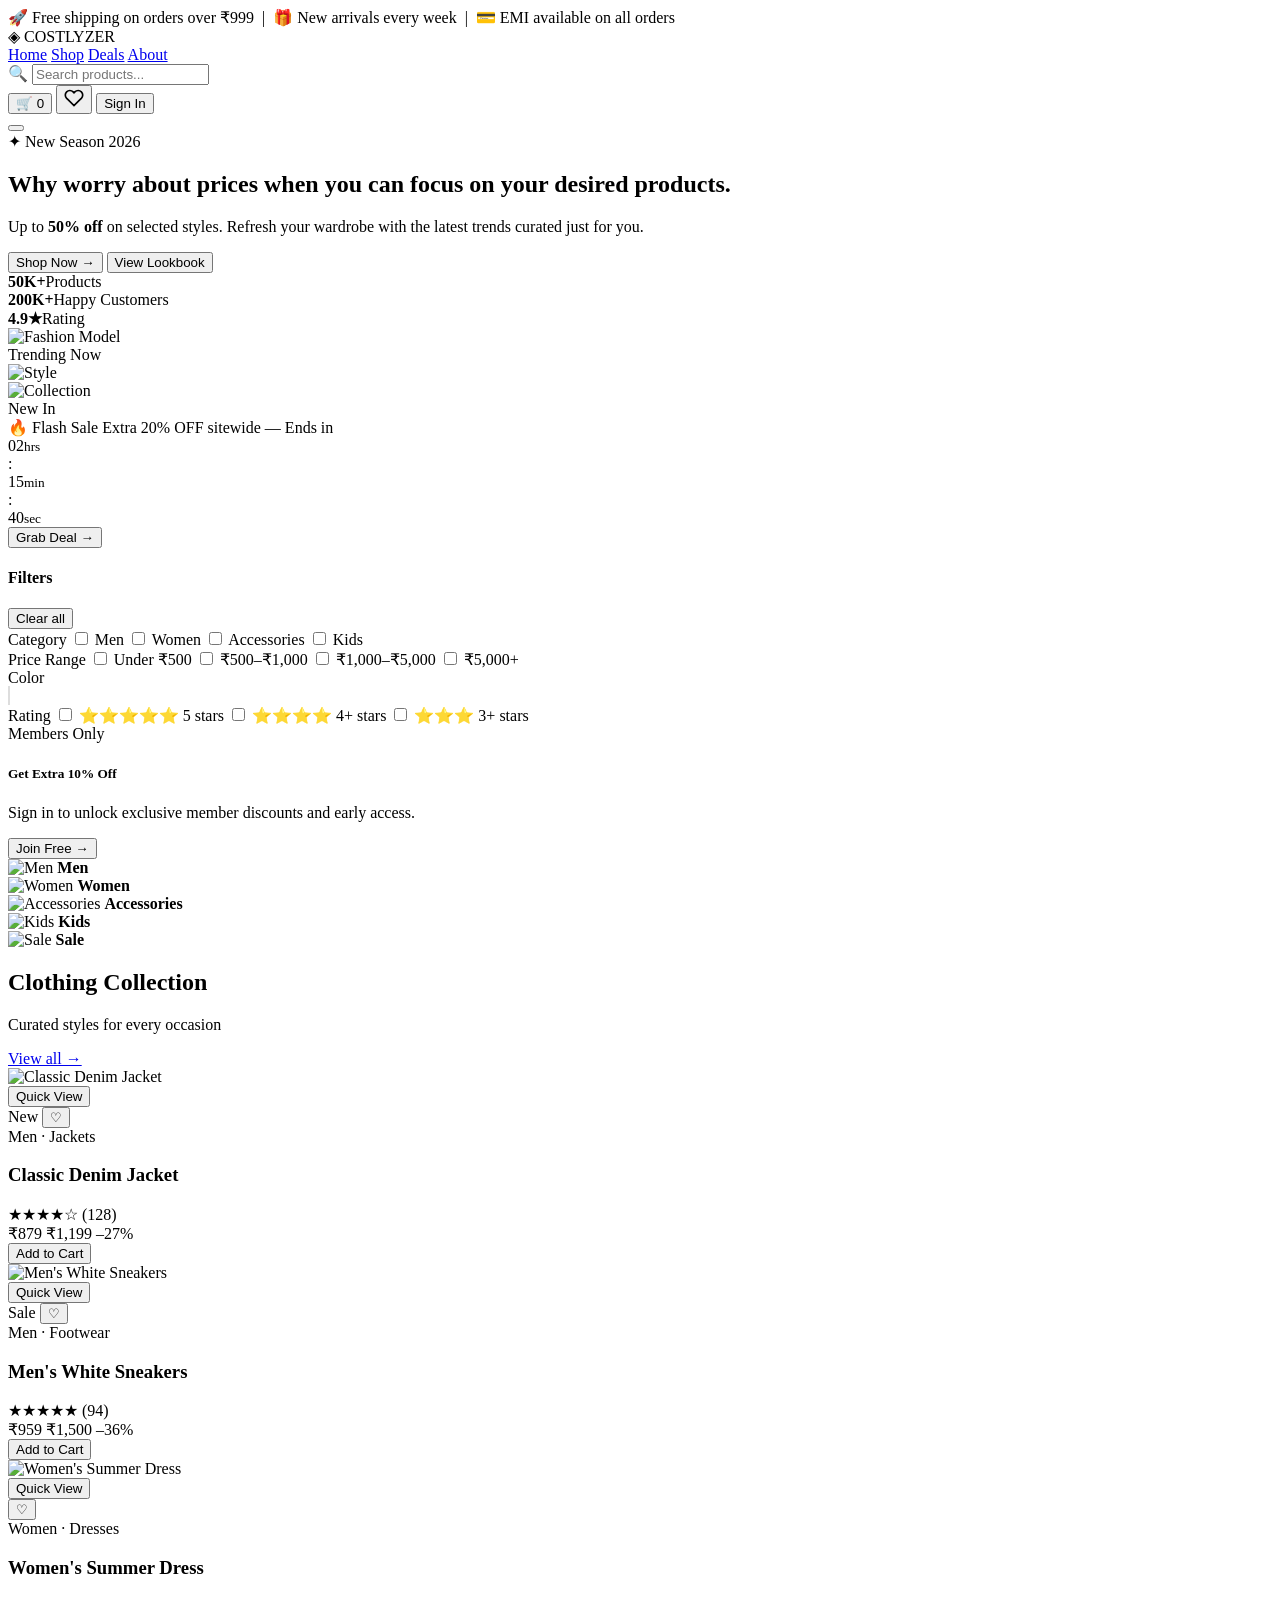
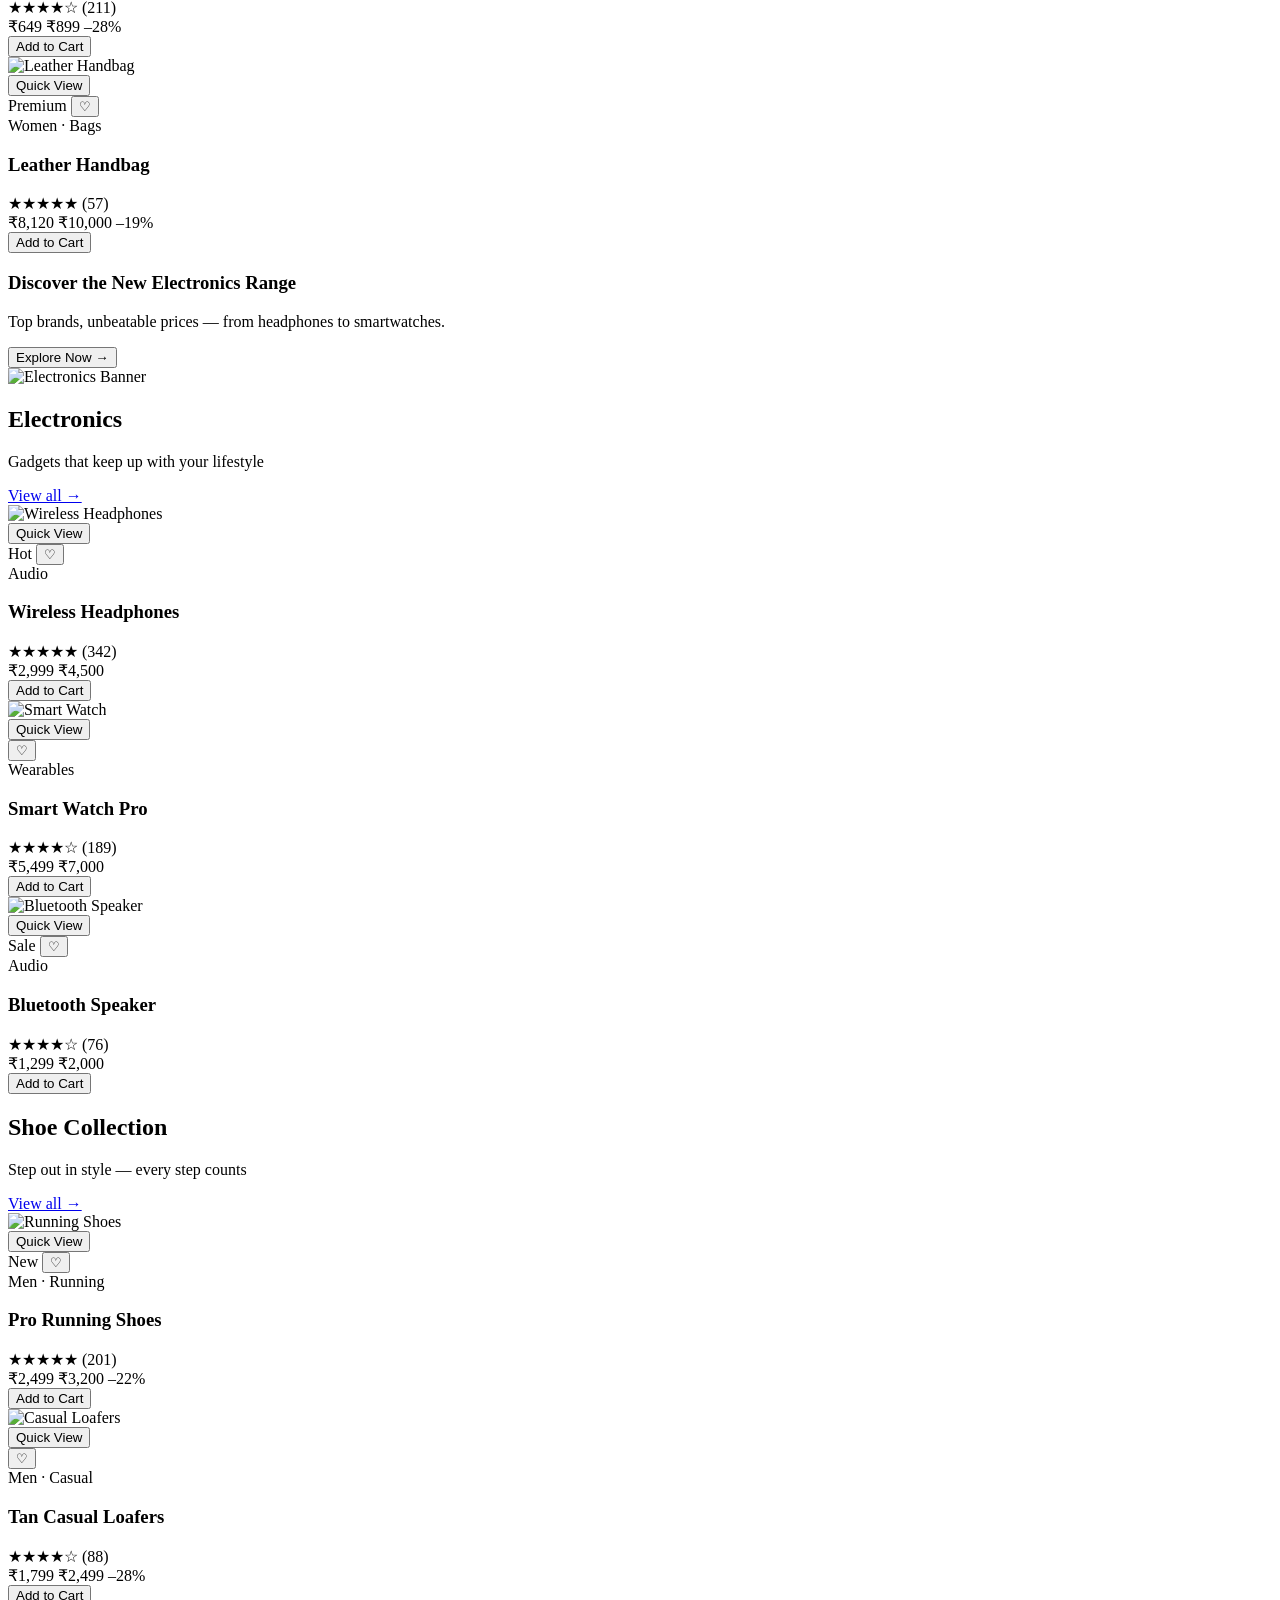
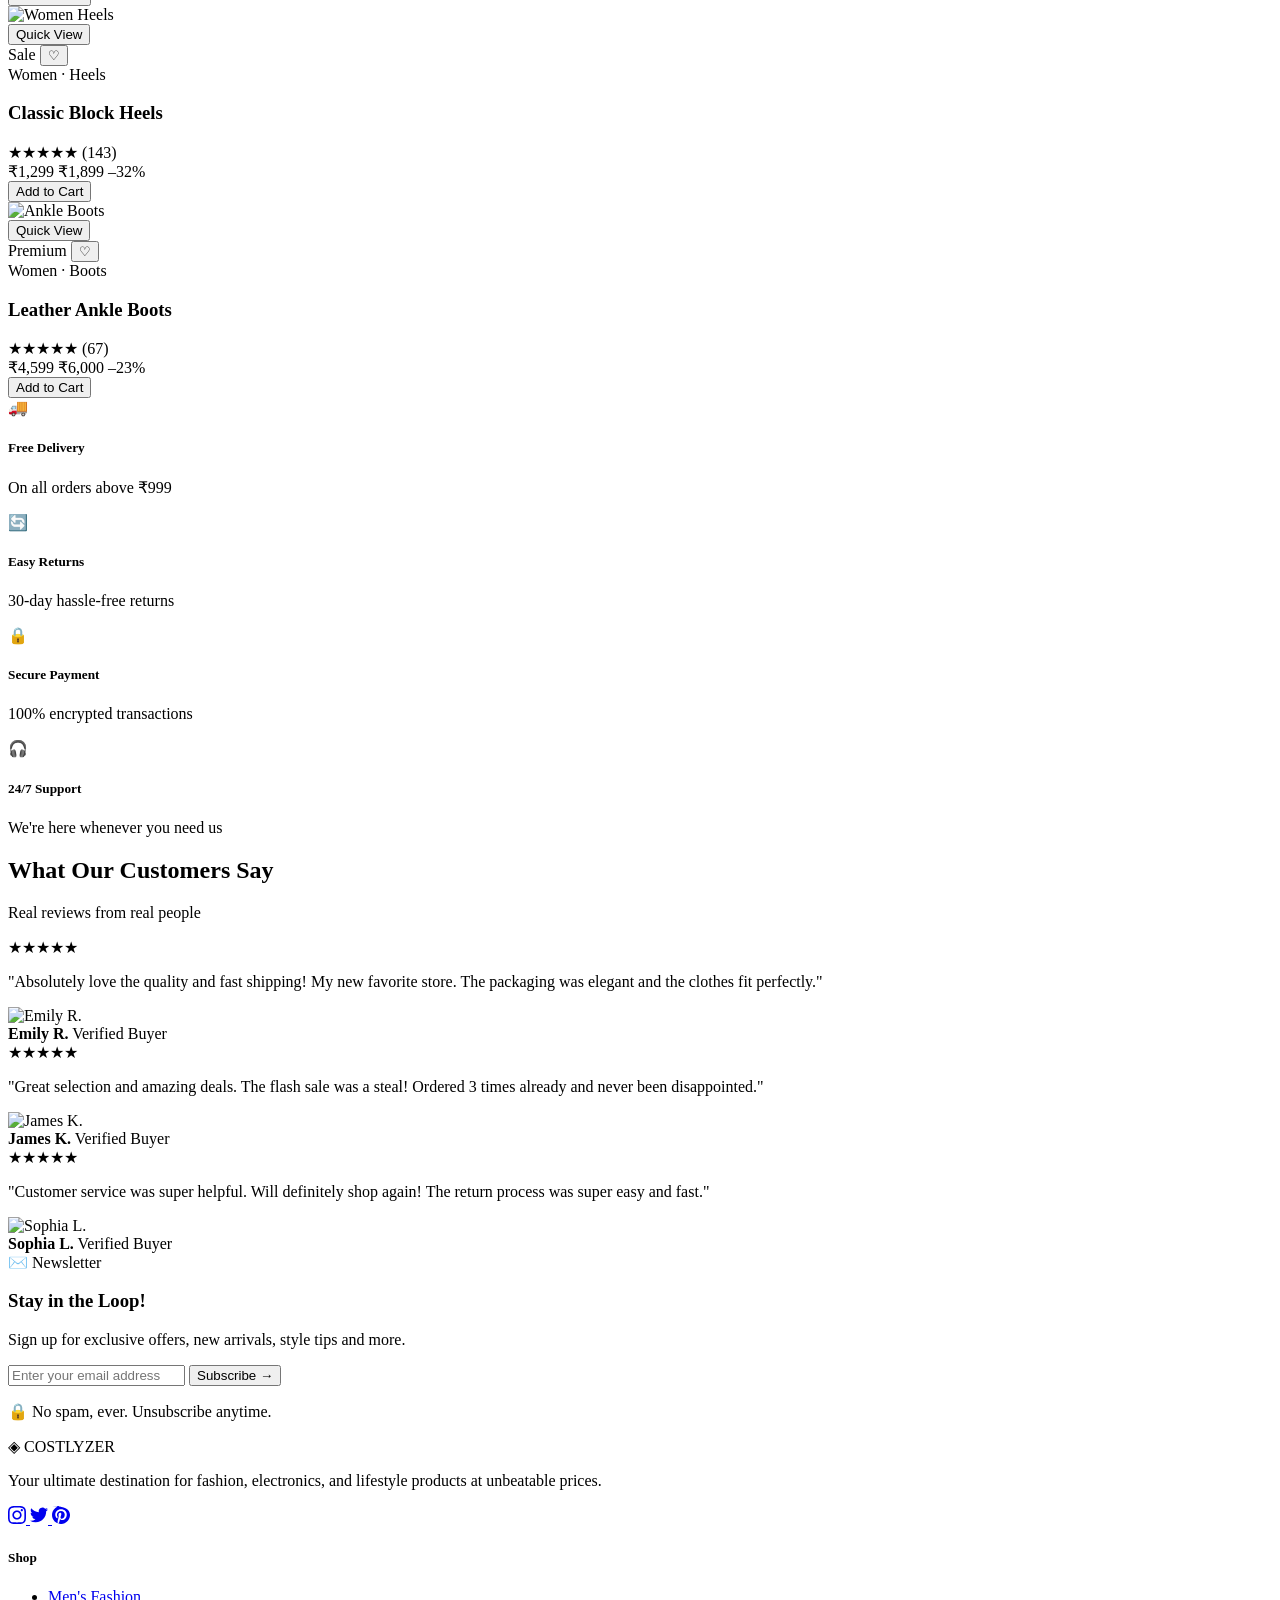
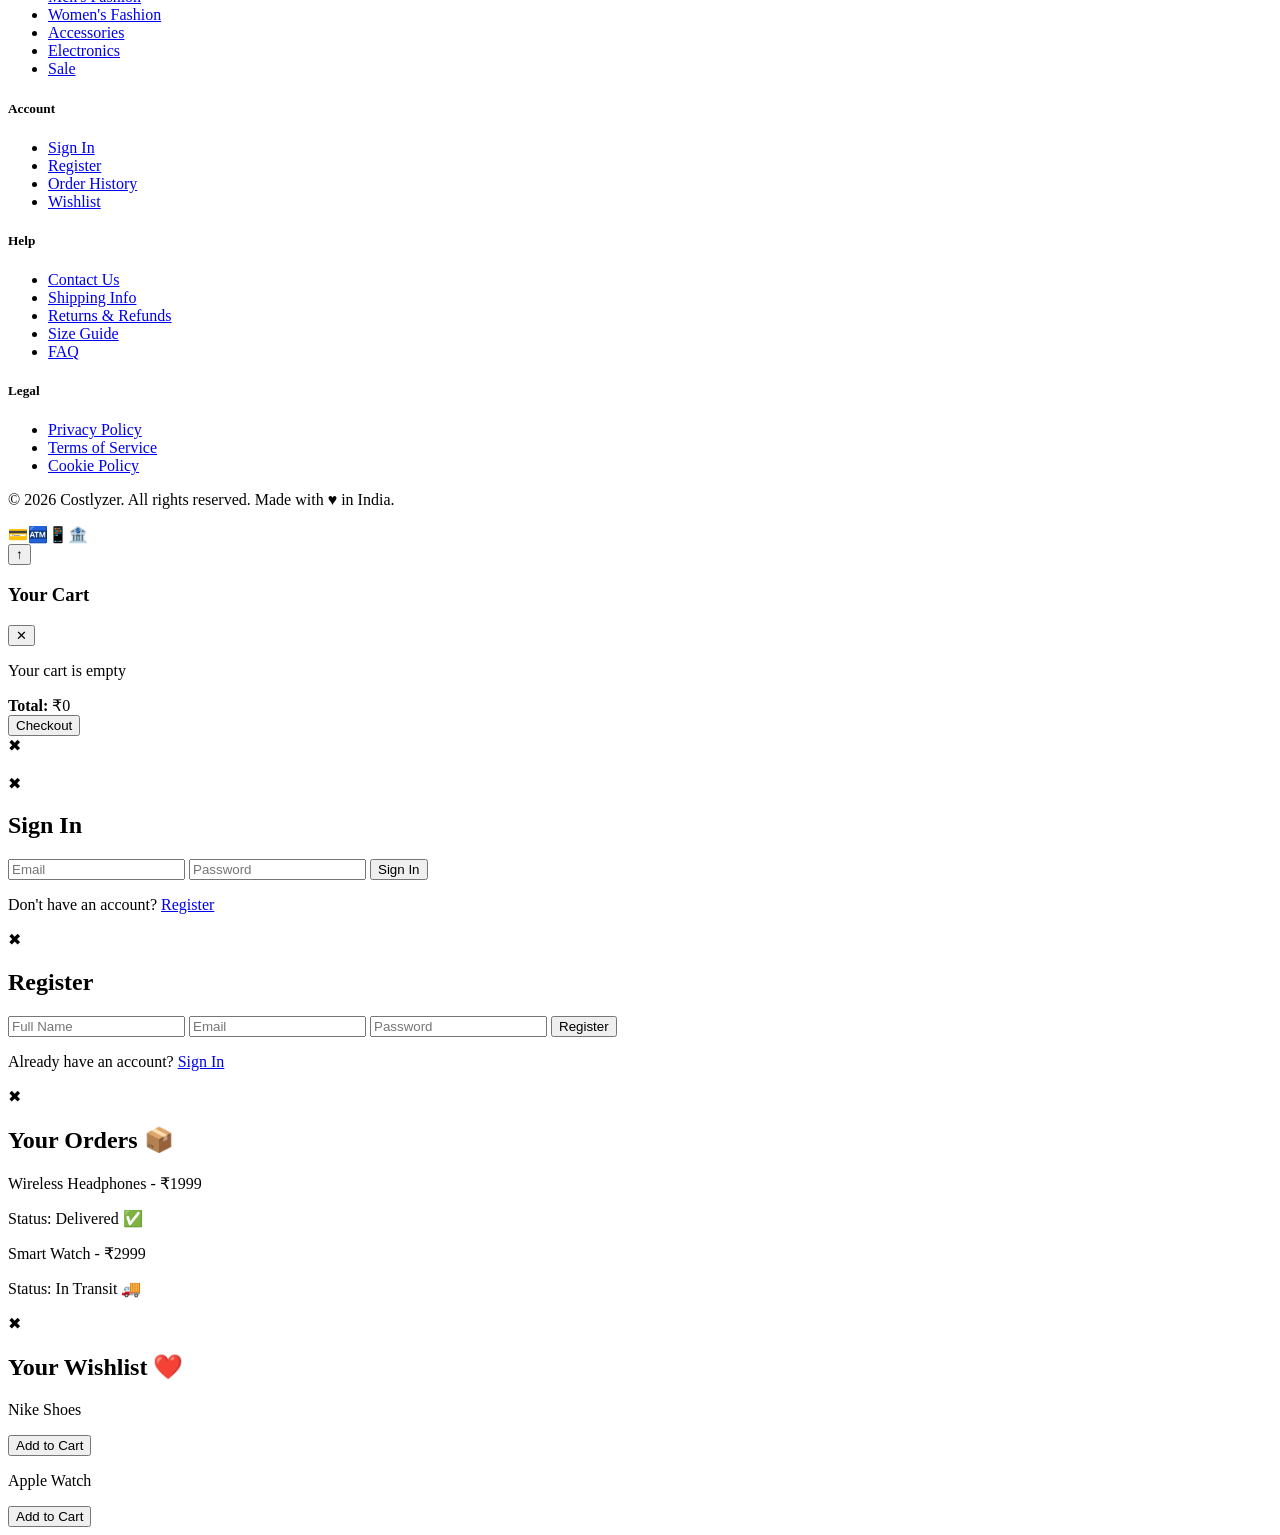
==== commit 2d261856: "Updated footer features like legal pages , account section and footer socials." ====
--- a/index.html
+++ b/index.html
@@ -9,7 +9,7 @@
   <link
     href="https://fonts.googleapis.com/css2?family=Inter:wght@300;400;500;600;700;800&family=Playfair+Display:wght@400;600;700&display=swap"
     rel="stylesheet">
-  <link rel="stylesheet" href="styles.css">
+  <link rel="stylesheet" href="../Minor project/styles.css">
 </head>
 
 <body>
@@ -629,7 +629,7 @@
         </div>
         <p>Your ultimate destination for fashion, electronics, and lifestyle products at unbeatable prices.</p>
         <div class="footer-socials">
-          <a class="social-btn" href="#" title="Instagram">
+          <a class="social-btn" href="https://www.instagram.com/popular/fashion./" title="Instagram">
             <svg width="18" height="18" fill="currentColor" viewBox="0 0 24 24">
               <path
                 d="M12 2.163c3.204 0 3.584.012 4.85.07 3.252.148 4.771 1.691 4.919 4.919.058 1.265.069 1.645.069 4.849 0 3.205-.012 3.584-.069 4.849-.149 3.225-1.664 4.771-4.919 4.919-1.266.058-1.644.07-4.85.07-3.204 0-3.584-.012-4.849-.07-3.26-.149-4.771-1.699-4.919-4.92-.058-1.265-.07-1.644-.07-4.849 0-3.204.013-3.583.07-4.849.149-3.227 1.664-4.771 4.919-4.919 1.266-.057 1.645-.069 4.849-.069zm0-2.163c-3.259 0-3.667.014-4.947.072-4.358.2-6.78 2.618-6.98 6.98-.059 1.281-.073 1.689-.073 4.948 0 3.259.014 3.668.072 4.948.2 4.358 2.618 6.78 6.98 6.98 1.281.058 1.689.072 4.948.072 3.259 0 3.668-.014 4.948-.072 4.354-.2 6.782-2.618 6.979-6.98.059-1.28.073-1.689.073-4.948 0-3.259-.014-3.667-.072-4.947-.196-4.354-2.617-6.78-6.979-6.98-1.281-.059-1.69-.073-4.949-.073zm0 5.838c-3.403 0-6.162 2.759-6.162 6.162s2.759 6.163 6.162 6.163 6.162-2.759 6.162-6.163c0-3.403-2.759-6.162-6.162-6.162zm0 10.162c-2.209 0-4-1.79-4-4 0-2.209 1.791-4 4-4s4 1.791 4 4c0 2.21-1.791 4-4 4zm6.406-11.845c-.796 0-1.441.645-1.441 1.44s.645 1.44 1.441 1.44c.795 0 1.439-.645 1.439-1.44s-.644-1.44-1.439-1.44z" />
@@ -641,7 +641,7 @@
                 d="M23.953 4.57a10 10 0 01-2.825.775 4.958 4.958 0 002.163-2.723c-.951.555-2.005.959-3.127 1.184a4.92 4.92 0 00-8.384 4.482C7.69 8.095 4.067 6.13 1.64 3.162a4.822 4.822 0 00-.666 2.475c0 1.71.87 3.213 2.188 4.096a4.904 4.904 0 01-2.228-.616v.06a4.923 4.923 0 003.946 4.827 4.996 4.996 0 01-2.212.085 4.936 4.936 0 004.604 3.417 9.867 9.867 0 01-6.102 2.105c-.39 0-.779-.023-1.17-.067a13.995 13.995 0 007.557 2.209c9.053 0 13.998-7.496 13.998-13.985 0-.21 0-.42-.015-.63A9.935 9.935 0 0024 4.59z" />
             </svg>
           </a>
-          <a class="social-btn" href="#" title="Pinterest">
+          <a class="social-btn" href="https://in.pinterest.com/search/pins/?q=aesthetic%20fashion%20background%20for%20commercial%20website&rs=typed" title="Pinterest">
             <svg width="18" height="18" fill="currentColor" viewBox="0 0 24 24">
               <path
                 d="M12.017 0C5.396 0 .029 5.367.029 11.987c0 5.079 3.158 9.417 7.618 11.162-.105-.949-.2-2.405.042-3.441.218-.937 1.407-5.965 1.407-5.965s-.359-.719-.359-1.782c0-1.668.967-2.914 2.171-2.914 1.023 0 1.518.769 1.518 1.69 0 1.029-.655 2.568-.994 3.995-.283 1.194.599 2.169 1.777 2.169 2.133 0 3.772-2.249 3.772-5.495 0-2.873-2.064-4.882-5.012-4.882-3.414 0-5.418 2.561-5.418 5.207 0 1.031.397 2.138.893 2.738a.36.36 0 01.083.345l-.333 1.36c-.053.22-.174.267-.402.161-1.499-.698-2.436-2.889-2.436-4.649 0-3.785 2.75-7.262 7.929-7.262 4.163 0 7.398 2.967 7.398 6.931 0 4.136-2.607 7.464-6.227 7.464-1.216 0-2.359-.632-2.75-1.378l-.748 2.853c-.271 1.043-1.002 2.35-1.492 3.146C9.57 23.812 10.763 24.009 12.017 24.009c6.624 0 11.99-5.367 11.99-11.988C24.007 5.367 18.641.001.012.001z" />
@@ -665,10 +665,11 @@
         <div class="footer-col">
           <h5>Account</h5>
           <ul>
-            <li><a href="#">Sign In</a></li>
-            <li><a href="#">Register</a></li>
-            <li><a href="#">Order History</a></li>
-            <li><a href="#">Wishlist</a></li>
+            <li><a href="#" onclick="openModal('signinModal')">Sign In</a></li>
+            <li><a href="#" onclick="openModal('registerModal')">Register</a></li>
+            <li><a href="#" onclick="openModal('ordersModal')">Order History</a></li>
+            <li><a href="#" onclick="openModal('wishlistModal')">Wishlist</a></li>
+            
           </ul>
         </div>
 
@@ -686,9 +687,9 @@
         <div class="footer-col">
           <h5>Legal</h5>
           <ul>
-            <li><a href="#">Privacy Policy</a></li>
-            <li><a href="#">Terms of Service</a></li>
-            <li><a href="#">Cookie Policy</a></li>
+            <li><a href="privacy.html">Privacy Policy</a></li>
+            <li><a href="terms.html">Terms of Service</a></li>
+            <li><a href="cookies.html">Cookie Policy</a></li>
           </ul>
         </div>
       </div>
@@ -738,10 +739,71 @@
     </div>
   </div>
 
+  <!-- 🔐 SIGN IN MODAL -->
+<div class="modal" id="signinModal">
+  <div class="modal-box">
+    <span class="close" onclick="closeModal('signinModal')">✖</span>
+    <h2>Sign In</h2>
+    <input type="email" placeholder="Email">
+    <input type="password" placeholder="Password">
+    <button>Sign In</button>
+    <p>Don't have an account? <a href="#" onclick="openModal('registerModal')">Register</a></p>
+  </div>
+</div>
+
+<!-- 📝 REGISTER MODAL -->
+<div class="modal" id="registerModal">
+  <div class="modal-box">
+    <span class="close" onclick="closeModal('registerModal')">✖</span>
+    <h2>Register</h2>
+    <input type="text" placeholder="Full Name">
+    <input type="email" placeholder="Email">
+    <input type="password" placeholder="Password">
+    <button>Register</button>
+    <p>Already have an account? <a href="#" onclick="openModal('signinModal')">Sign In</a></p>
+  </div>
+</div>
+
+<!-- 📦 ORDERS MODAL -->
+<div class="modal" id="ordersModal">
+  <div class="modal-box">
+    <span class="close" onclick="closeModal('ordersModal')">✖</span>
+    <h2>Your Orders 📦</h2>
+
+    <div class="order-card">
+      <p>Wireless Headphones - ₹1999</p>
+      <p>Status: Delivered ✅</p>
+    </div>
+
+    <div class="order-card">
+      <p>Smart Watch - ₹2999</p>
+      <p>Status: In Transit 🚚</p>
+    </div>
+  </div>
+</div>
+
+<!-- ❤️ WISHLIST MODAL -->
+<div class="modal" id="wishlistModal">
+  <div class="modal-box">
+    <span class="close" onclick="closeModal('wishlistModal')">✖</span>
+    <h2>Your Wishlist ❤️</h2>
+
+    <div class="wishlist-item">
+      <p>Nike Shoes</p>
+      <button>Add to Cart</button>
+    </div>
+
+    <div class="wishlist-item">
+      <p>Apple Watch</p>
+      <button>Add to Cart</button>
+    </div>
+  </div>
+</div>
+
 
 </body>
 
 <script src="script.js"></script>
 
 
-</html>+</html>
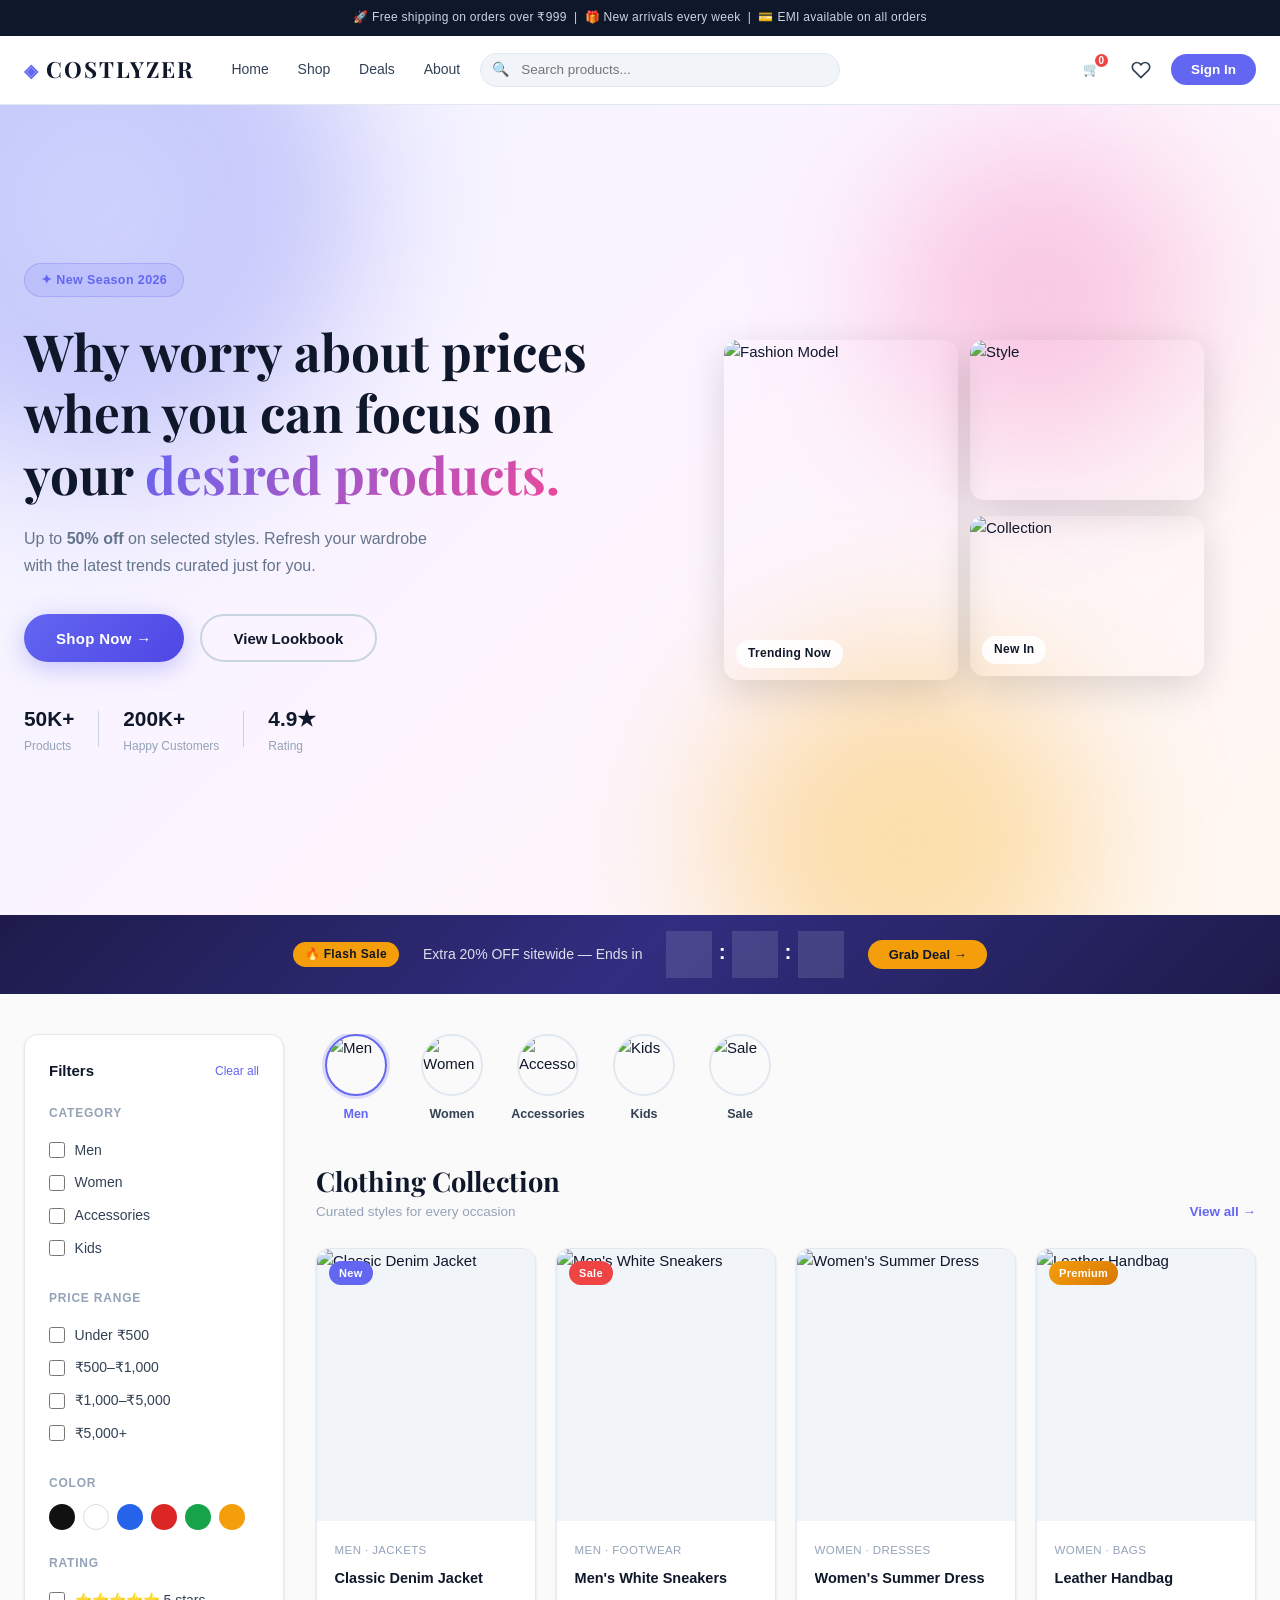
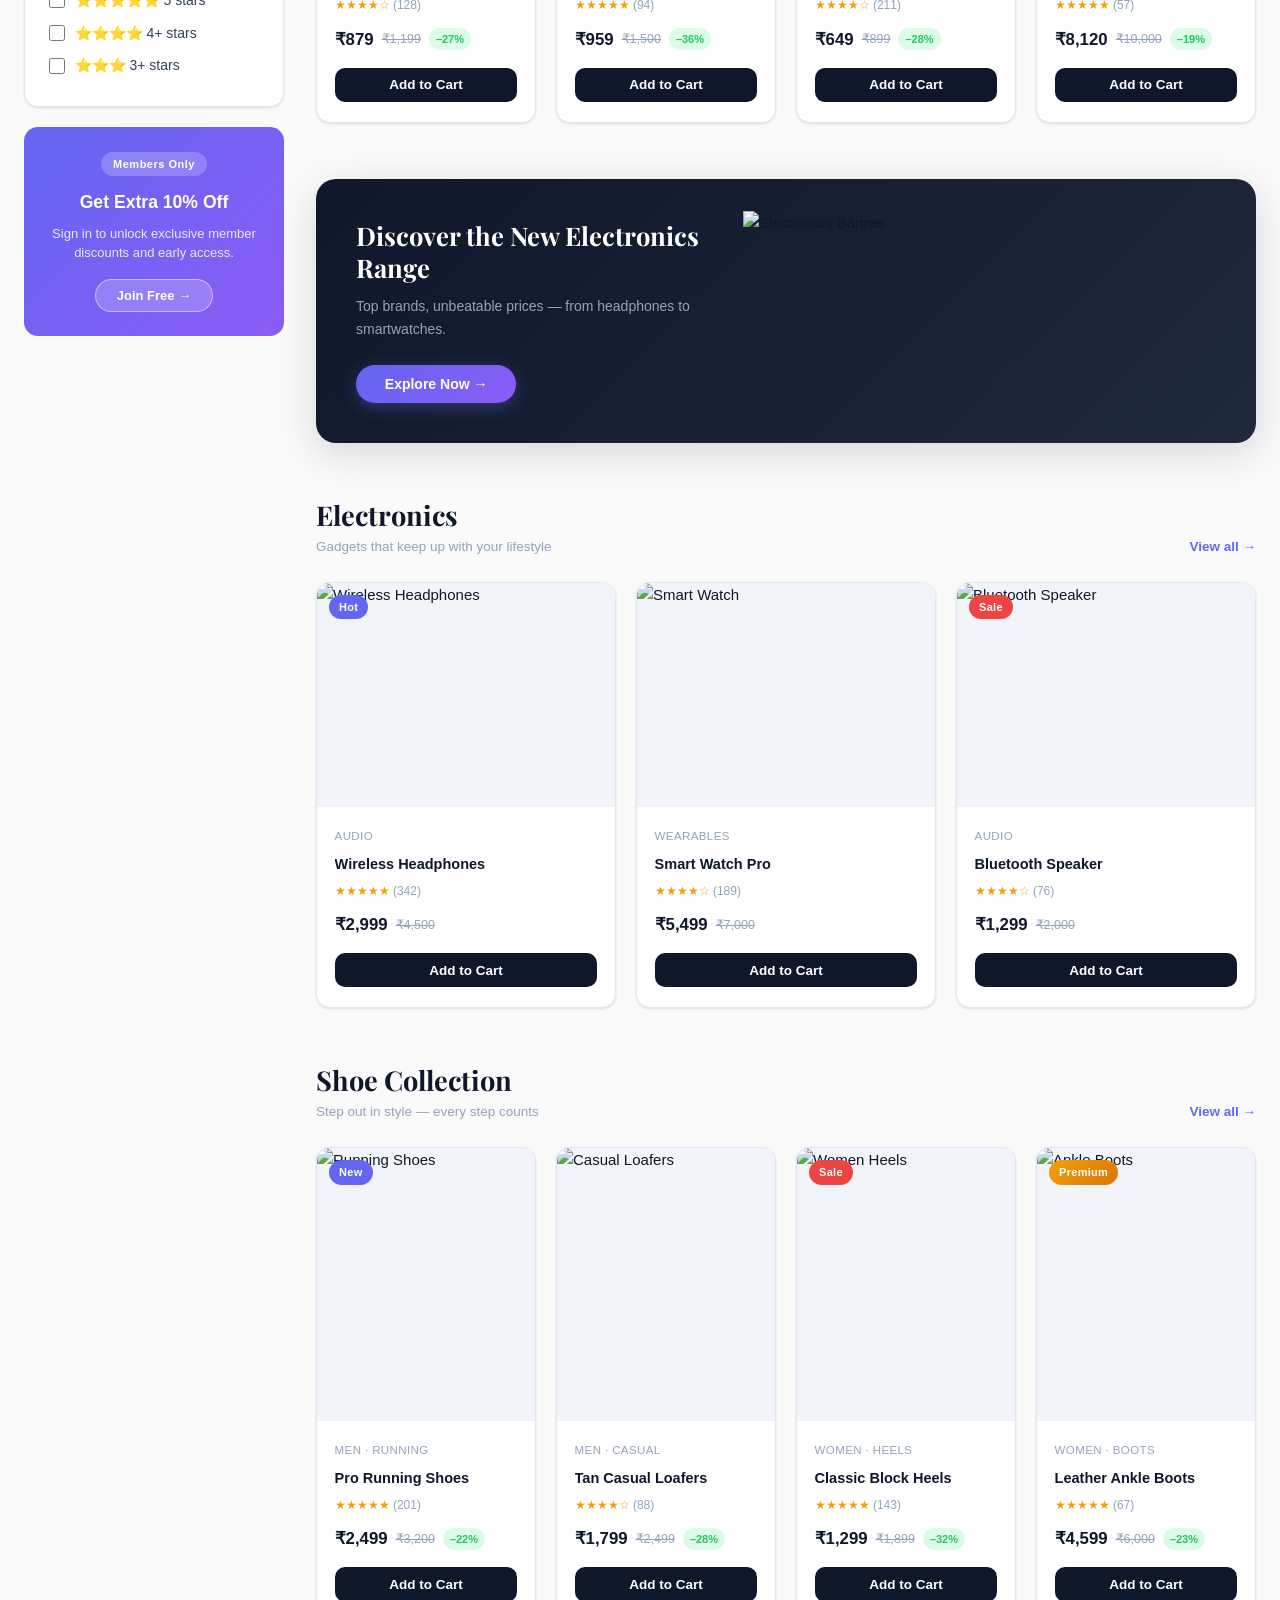
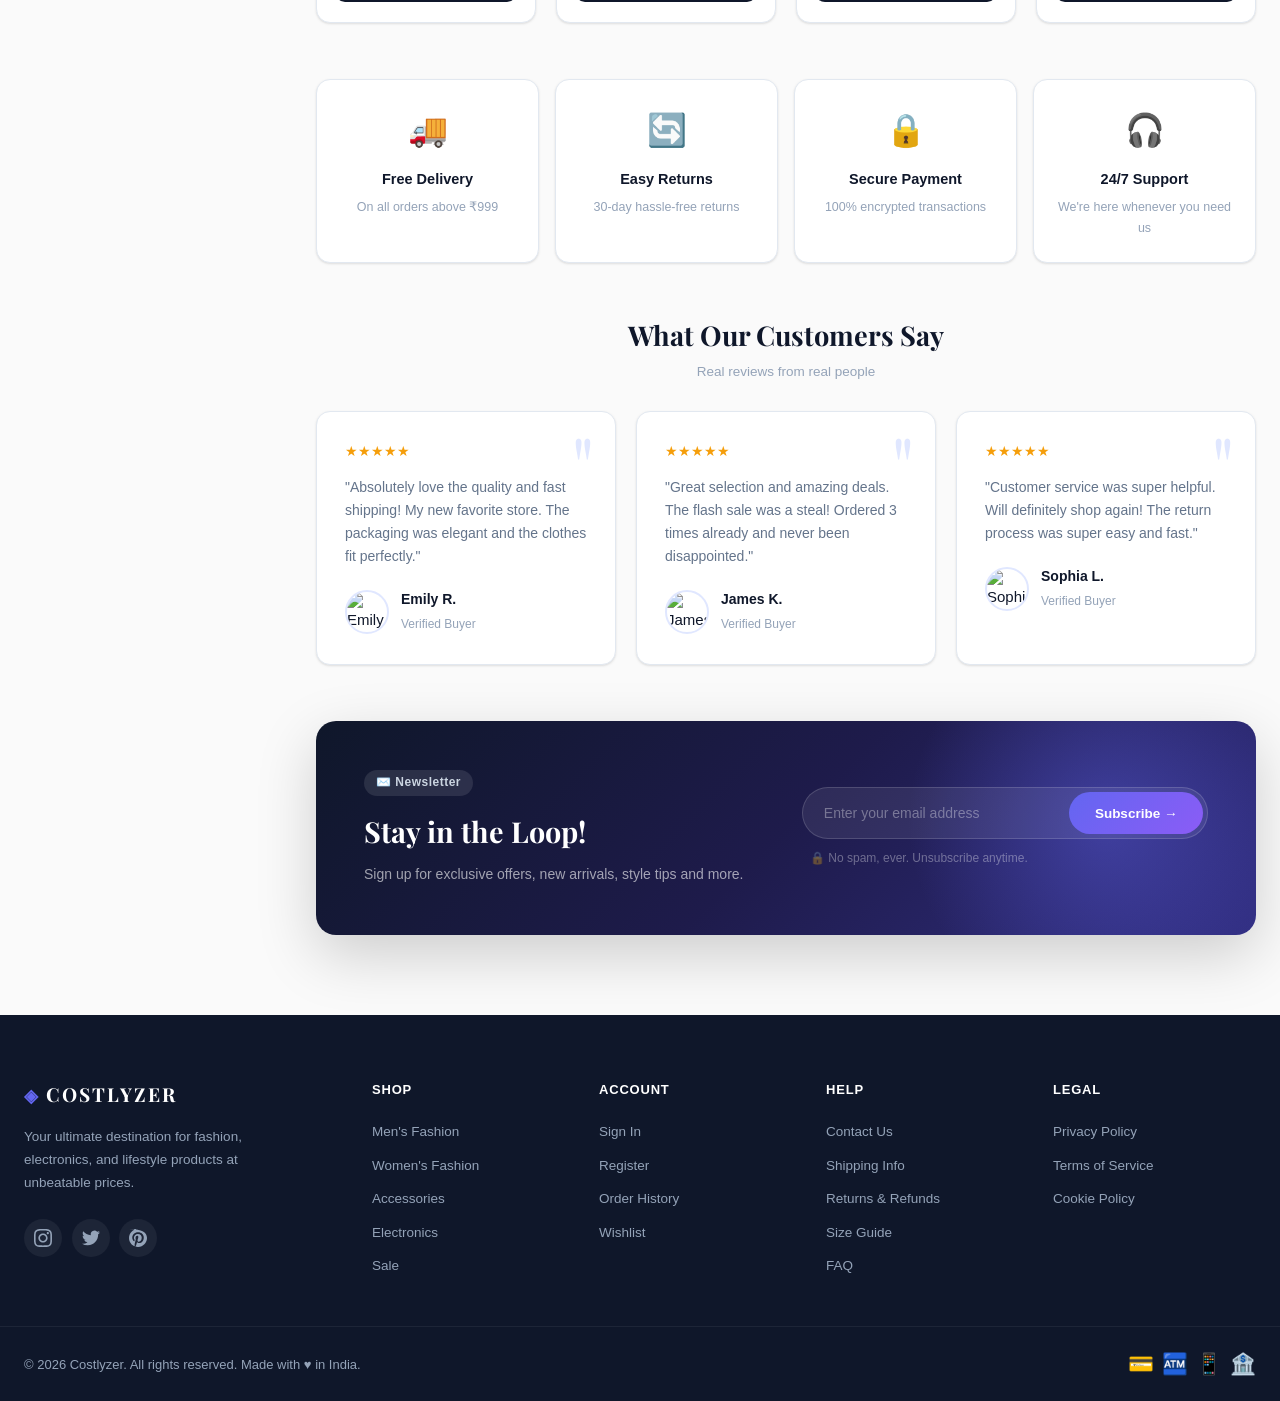
==== commit f8c10ea2: "Updated" ====
--- a/index.html
+++ b/index.html
@@ -9,7 +9,7 @@
   <link
     href="https://fonts.googleapis.com/css2?family=Inter:wght@300;400;500;600;700;800&family=Playfair+Display:wght@400;600;700&display=swap"
     rel="stylesheet">
-  <link rel="stylesheet" href="../Minor project/styles.css">
+  <link rel="stylesheet" href="styles.css">
 </head>
 
 <body>
--- a/styles.css
+++ b/styles.css
@@ -0,0 +1,1484 @@
+*, *::before, *::after { box-sizing: border-box; margin: 0; padding: 0; }
+
+:root {
+  --primary:       #6366f1;
+  --primary-dark:  #4f46e5;
+  --primary-light: #e0e7ff;
+  --accent:        #f59e0b;
+  --accent-dark:   #d97706;
+  --danger:        #ef4444;
+  --success:       #22c55e;
+  --dark:          #0f172a;
+  --dark-2:        #1e293b;
+  --gray-1:        #334155;
+  --gray-2:        #64748b;
+  --gray-3:        #94a3b8;
+  --gray-4:        #cbd5e1;
+  --gray-5:        #e2e8f0;
+  --gray-6:        #f1f5f9;
+  --white:         #ffffff;
+  --radius:        14px;
+  --radius-lg:     20px;
+  --shadow-sm:     0 1px 3px rgba(0,0,0,.08), 0 1px 2px rgba(0,0,0,.05);
+  --shadow-md:     0 4px 16px rgba(0,0,0,.10);
+  --shadow-lg:     0 10px 40px rgba(0,0,0,.14);
+  --shadow-xl:     0 20px 60px rgba(0,0,0,.18);
+  --transition:    .35s cubic-bezier(.4,0,.2,1);
+}
+
+html { scroll-behavior: smooth; }
+
+body {
+  font-family: 'Inter', sans-serif;
+  font-size: 15px;
+  line-height: 1.65;
+  color: var(--dark);
+  background: #fafafa;
+  overflow-x: hidden;
+}
+
+a { text-decoration: none; color: inherit; }
+img { display: block; width: 100%; object-fit: cover; }
+ul { list-style: none; }
+button { cursor: pointer; border: none; font-family: inherit; }
+
+.container {
+  max-width: 1280px;
+  margin: 0 auto;
+  padding: 0 1.5rem;
+}
+
+
+/* ── Announcement Bar ──────────────────────────────────────────── */
+.announcement-bar {
+  background: var(--dark);
+  color: var(--gray-4);
+  text-align: center;
+  font-size: 12px;
+  letter-spacing: .3px;
+  padding: .5rem 1rem;
+  overflow: hidden;
+  white-space: nowrap;
+}
+.announcement-bar span {
+  display: inline-block;
+  animation: ticker 22s linear infinite;
+}
+@keyframes ticker {
+  0%   { transform: translateX(60vw); }
+  100% { transform: translateX(-100%); }
+}
+
+
+/* ── Header ───────────────────────────────────────────────────── */
+.header {
+  position: sticky;
+  top: 0;
+  z-index: 900;
+  background: rgba(255,255,255,.85);
+  backdrop-filter: blur(18px);
+  -webkit-backdrop-filter: blur(18px);
+  border-bottom: 1px solid var(--gray-5);
+  transition: box-shadow var(--transition);
+}
+.header.scrolled { box-shadow: 0 4px 24px rgba(0,0,0,.10); }
+
+.header-inner {
+  display: flex;
+  align-items: center;
+  gap: 1.25rem;
+  height: 68px;
+}
+
+.brand {
+  font-family: 'Playfair Display', serif;
+  font-weight: 700;
+  font-size: 1.4rem;
+  letter-spacing: 2px;
+  color: var(--dark);
+  display: flex;
+  align-items: center;
+  gap: .4rem;
+  white-space: nowrap;
+}
+.brand-icon { color: var(--primary); font-size: 1.1rem; }
+
+.nav-links {
+  display: flex;
+  gap: 1.8rem;
+  margin-left: 1rem;
+}
+.nav-links a {
+  font-size: 14px;
+  font-weight: 500;
+  color: var(--gray-1);
+  position: relative;
+  transition: color var(--transition);
+}
+.nav-links a::after {
+  content: '';
+  position: absolute;
+  bottom: -3px;
+  left: 0;
+  width: 0;
+  height: 2px;
+  background: var(--primary);
+  border-radius: 2px;
+  transition: width var(--transition);
+}
+.nav-links a:hover { color: var(--primary); }
+.nav-links a:hover::after { width: 100%; }
+
+.search-wrap {
+  flex: 1;
+  position: relative;
+  max-width: 360px;
+}
+.search-icon {
+  position: absolute;
+  left: 12px;
+  top: 50%;
+  transform: translateY(-50%);
+  font-size: 14px;
+  pointer-events: none;
+}
+.search {
+  width: 100%;
+  padding: .55rem 1rem .55rem 2.5rem;
+  border: 1.5px solid var(--gray-5);
+  border-radius: 999px;
+  background: var(--gray-6);
+  font-size: 13.5px;
+  font-family: inherit;
+  color: var(--dark);
+  outline: none;
+  transition: border-color var(--transition), box-shadow var(--transition), background var(--transition);
+}
+.search:focus {
+  border-color: var(--primary);
+  background: var(--white);
+  box-shadow: 0 0 0 3px rgba(99,102,241,.12);
+}
+
+.header-actions {
+  display: flex;
+  align-items: center;
+  gap: .6rem;
+  margin-left: auto;
+}
+
+.icon-btn {
+  position: relative;
+  width: 40px;
+  height: 40px;
+  border-radius: 50%;
+  background: transparent;
+  color: var(--gray-1);
+  display: flex;
+  align-items: center;
+  justify-content: center;
+  transition: background var(--transition), color var(--transition);
+}
+.icon-btn:hover { background: var(--gray-6); color: var(--primary); }
+.badge {
+  position: absolute;
+  top: 2px;
+  right: 2px;
+  width: 17px;
+  height: 17px;
+  background: var(--danger);
+  color: #fff;
+  border-radius: 50%;
+  font-size: 10px;
+  font-weight: 700;
+  display: flex;
+  align-items: center;
+  justify-content: center;
+  border: 2px solid #fff;
+}
+
+.btn-primary {
+  padding: .5rem 1.25rem;
+  background: var(--primary);
+  color: #fff;
+  border-radius: 999px;
+  font-size: 13.5px;
+  font-weight: 600;
+  transition: background var(--transition), transform var(--transition), box-shadow var(--transition);
+  white-space: nowrap;
+}
+.btn-primary:hover {
+  background: var(--primary-dark);
+  transform: translateY(-1px);
+  box-shadow: 0 4px 14px rgba(99,102,241,.35);
+}
+
+.hamburger {
+  display: none;
+  flex-direction: column;
+  gap: 5px;
+  background: transparent;
+  padding: 6px;
+  margin-left: auto;
+}
+.hamburger span {
+  display: block;
+  width: 22px;
+  height: 2px;
+  background: var(--dark);
+  border-radius: 2px;
+  transition: var(--transition);
+}
+
+
+/* ── Hero ─────────────────────────────────────────────────────── */
+.hero {
+  position: relative;
+  min-height: 90vh;
+  background: linear-gradient(135deg, #f0f4ff 0%, #fdf4ff 50%, #fff8f0 100%);
+  overflow: hidden;
+  display: flex;
+  align-items: center;
+}
+
+.hero-bg-shapes { position: absolute; inset: 0; pointer-events: none; overflow: hidden; }
+.shape {
+  position: absolute;
+  border-radius: 50%;
+  filter: blur(80px);
+  opacity: .45;
+}
+.shape-1 {
+  width: 500px; height: 500px;
+  background: radial-gradient(circle, #c7d2fe, #6366f1 70%);
+  top: -150px; left: -150px;
+  animation: float1 10s ease-in-out infinite;
+}
+.shape-2 {
+  width: 350px; height: 350px;
+  background: radial-gradient(circle, #fde68a, #f59e0b 70%);
+  bottom: -100px; right: 200px;
+  animation: float2 13s ease-in-out infinite;
+}
+.shape-3 {
+  width: 280px; height: 280px;
+  background: radial-gradient(circle, #fbcfe8, #ec4899 70%);
+  top: 50px; right: 100px;
+  animation: float3 9s ease-in-out infinite;
+}
+@keyframes float1 { 0%,100%{transform:translate(0,0)} 50%{transform:translate(30px,-30px)} }
+@keyframes float2 { 0%,100%{transform:translate(0,0)} 50%{transform:translate(-20px,20px)} }
+@keyframes float3 { 0%,100%{transform:translate(0,0)} 50%{transform:translate(15px,25px)} }
+
+.hero-inner {
+  display: grid;
+  grid-template-columns: 1fr 1fr;
+  align-items: center;
+  gap: 4rem;
+  padding: 5rem 1.5rem;
+  max-width: 1280px;
+  margin: 0 auto;
+  width: 100%;
+  position: relative;
+  z-index: 2;
+}
+
+.hero-badge {
+  display: inline-flex;
+  align-items: center;
+  gap: .4rem;
+  padding: .35rem 1rem;
+  background: rgba(99,102,241,.12);
+  border: 1px solid rgba(99,102,241,.25);
+  border-radius: 999px;
+  font-size: 12.5px;
+  font-weight: 600;
+  color: var(--primary);
+  margin-bottom: 1.5rem;
+  letter-spacing: .4px;
+}
+
+.hero-title {
+  font-family: 'Playfair Display', serif;
+  font-size: clamp(2rem, 4vw, 3.2rem);
+  line-height: 1.2;
+  font-weight: 700;
+  color: var(--dark);
+  margin-bottom: 1.2rem;
+}
+.gradient-text {
+  background: linear-gradient(135deg, var(--primary) 0%, #ec4899 100%);
+  -webkit-background-clip: text;
+  -webkit-text-fill-color: transparent;
+  background-clip: text;
+}
+
+.hero-lead {
+  font-size: 1rem;
+  color: var(--gray-2);
+  margin-bottom: 2.2rem;
+  max-width: 430px;
+  line-height: 1.7;
+}
+
+.hero-btns {
+  display: flex;
+  gap: 1rem;
+  flex-wrap: wrap;
+  margin-bottom: 2.5rem;
+}
+.btn-hero-primary {
+  padding: .85rem 2rem;
+  background: linear-gradient(135deg, var(--primary), var(--primary-dark));
+  color: #fff;
+  border-radius: 999px;
+  font-size: 15px;
+  font-weight: 600;
+  letter-spacing: .3px;
+  transition: transform var(--transition), box-shadow var(--transition);
+  box-shadow: 0 6px 24px rgba(99,102,241,.35);
+}
+.btn-hero-primary:hover {
+  transform: translateY(-3px);
+  box-shadow: 0 12px 32px rgba(99,102,241,.45);
+}
+.btn-hero-outline {
+  padding: .85rem 2rem;
+  background: transparent;
+  color: var(--dark);
+  border: 2px solid var(--gray-4);
+  border-radius: 999px;
+  font-size: 15px;
+  font-weight: 600;
+  transition: border-color var(--transition), color var(--transition), transform var(--transition);
+}
+.btn-hero-outline:hover {
+  border-color: var(--primary);
+  color: var(--primary);
+  transform: translateY(-2px);
+}
+
+.hero-stats {
+  display: flex;
+  align-items: center;
+  gap: 1.5rem;
+}
+.stat { display: flex; flex-direction: column; }
+.stat strong { font-size: 1.3rem; font-weight: 800; color: var(--dark); }
+.stat span { font-size: 12px; color: var(--gray-3); }
+.stat-divider { width: 1px; height: 36px; background: var(--gray-4); }
+
+/* Hero Mosaic */
+.hero-right { display: flex; justify-content: center; align-items: center; }
+
+.hero-mosaic {
+  display: grid;
+  grid-template-columns: 1fr 1fr;
+  grid-template-rows: 1fr 1fr;
+  gap: 12px;
+  width: 100%;
+  max-width: 480px;
+}
+.mosaic-card {
+  border-radius: var(--radius);
+  overflow: hidden;
+  position: relative;
+  box-shadow: var(--shadow-lg);
+  transition: transform var(--transition), box-shadow var(--transition);
+}
+.mosaic-card:hover { transform: scale(1.03) translateY(-4px); box-shadow: var(--shadow-xl); }
+.mosaic-card img { width: 100%; height: 100%; object-fit: cover; }
+
+.card-main { grid-column: 1; grid-row: 1 / 3; height: 340px; }
+.card-sm { height: 160px; }
+
+.mosaic-label {
+  position: absolute;
+  bottom: 12px;
+  left: 12px;
+  background: rgba(255,255,255,.9);
+  backdrop-filter: blur(8px);
+  padding: 4px 12px;
+  border-radius: 999px;
+  font-size: 12px;
+  font-weight: 700;
+  color: var(--dark);
+  letter-spacing: .3px;
+}
+
+
+/* ── Flash Bar ────────────────────────────────────────────────── */
+.flash-bar {
+  background: linear-gradient(135deg, #1e1b4b 0%, #312e81 50%, #1e1b4b 100%);
+  color: #fff;
+  padding: 1rem 1.5rem;
+}
+.flash-inner {
+  max-width: 1280px;
+  margin: 0 auto;
+  display: flex;
+  align-items: center;
+  justify-content: center;
+  gap: 1.5rem;
+  flex-wrap: wrap;
+}
+.flash-label {
+  background: var(--accent);
+  color: var(--dark);
+  padding: 3px 12px;
+  border-radius: 999px;
+  font-size: 12px;
+  font-weight: 700;
+  letter-spacing: .4px;
+}
+.flash-text { font-size: 14px; color: rgba(255,255,255,.85); }
+.flash-timer {
+  display: flex;
+  align-items: center;
+  gap: .4rem;
+}
+.time-block {
+  display: flex;
+  flex-direction: column;
+  align-items: center;
+  background: rgba(255,255,255,.12);
+  backdrop-filter: blur(8px);
+  padding: .3rem .7rem;
+  border-radius: 8px;
+  min-width: 46px;
+}
+.time-block span {
+  font-size: 1.3rem;
+  font-weight: 800;
+  line-height: 1;
+  font-variant-numeric: tabular-nums;
+}
+.time-block small { font-size: 9px; color: rgba(255,255,255,.6); margin-top: 2px; letter-spacing: .5px; text-transform: uppercase; }
+.time-sep { font-size: 1.3rem; font-weight: 700; margin-bottom: 4px; }
+.flash-cta {
+  padding: .45rem 1.3rem;
+  background: var(--accent);
+  color: var(--dark);
+  border-radius: 999px;
+  font-size: 13px;
+  font-weight: 700;
+  transition: transform var(--transition), box-shadow var(--transition);
+}
+.flash-cta:hover { transform: translateY(-2px); box-shadow: 0 6px 16px rgba(245,158,11,.4); }
+
+
+/* ── Layout ───────────────────────────────────────────────────── */
+.layout {
+  display: grid;
+  grid-template-columns: 260px 1fr;
+  gap: 2rem;
+  padding-top: 2.5rem;
+  padding-bottom: 4rem;
+  align-items: start;
+}
+
+
+/* ── Filters Sidebar ──────────────────────────────────────────── */
+.filters {
+  position: sticky;
+  top: 90px;
+}
+
+.panel {
+  background: var(--white);
+  border: 1px solid var(--gray-5);
+  border-radius: var(--radius);
+  padding: 1.5rem;
+  margin-bottom: 1.25rem;
+  box-shadow: var(--shadow-sm);
+}
+
+.panel-header {
+  display: flex;
+  justify-content: space-between;
+  align-items: center;
+  margin-bottom: 1.25rem;
+}
+.panel-header h4 {
+  font-size: 15px;
+  font-weight: 700;
+  color: var(--dark);
+}
+.clear-btn {
+  font-size: 12px;
+  color: var(--primary);
+  background: transparent;
+  font-weight: 500;
+  transition: opacity var(--transition);
+}
+.clear-btn:hover { opacity: .7; }
+
+.filter-group {
+  margin-bottom: 1.5rem;
+}
+.filter-group:last-child { margin-bottom: 0; }
+.filter-title {
+  display: block;
+  font-size: 12px;
+  font-weight: 700;
+  color: var(--gray-3);
+  text-transform: uppercase;
+  letter-spacing: .8px;
+  margin-bottom: .65rem;
+}
+
+.filter-option {
+  display: flex;
+  align-items: center;
+  gap: .6rem;
+  padding: .3rem 0;
+  cursor: pointer;
+  font-size: 14px;
+  color: var(--gray-1);
+  transition: color var(--transition);
+}
+.filter-option:hover { color: var(--primary); }
+.filter-option input[type="checkbox"] {
+  width: 16px; height: 16px;
+  accent-color: var(--primary);
+  cursor: pointer;
+}
+
+.color-swatches {
+  display: flex;
+  gap: .5rem;
+  flex-wrap: wrap;
+  margin-top: .3rem;
+}
+.swatch {
+  width: 26px;
+  height: 26px;
+  border-radius: 50%;
+  cursor: pointer;
+  transition: transform var(--transition), box-shadow var(--transition);
+}
+.swatch:hover { transform: scale(1.2); box-shadow: 0 0 0 3px rgba(99,102,241,.35); }
+
+/* Promo Box */
+.promo-box {
+  background: linear-gradient(135deg, var(--primary) 0%, #8b5cf6 100%);
+  border-radius: var(--radius);
+  padding: 1.5rem;
+  color: #fff;
+  text-align: center;
+}
+.promo-tag {
+  display: inline-block;
+  background: rgba(255,255,255,.2);
+  padding: 3px 12px;
+  border-radius: 999px;
+  font-size: 11px;
+  font-weight: 700;
+  letter-spacing: .5px;
+  margin-bottom: .75rem;
+}
+.promo-box h5 { font-size: 1.1rem; font-weight: 700; margin-bottom: .4rem; }
+.promo-box p { font-size: 13px; opacity: .85; margin-bottom: 1rem; line-height: 1.5; }
+.btn-promo {
+  display: inline-block;
+  padding: .5rem 1.3rem;
+  background: rgba(255,255,255,.2);
+  border: 1.5px solid rgba(255,255,255,.5);
+  color: #fff;
+  border-radius: 999px;
+  font-size: 13px;
+  font-weight: 600;
+  transition: background var(--transition);
+}
+.btn-promo:hover { background: rgba(255,255,255,.35); }
+
+
+/* ── Category Chips ───────────────────────────────────────────── */
+.chips {
+  display: flex;
+  gap: 1rem;
+  overflow-x: auto;
+  padding-bottom: .5rem;
+  margin-bottom: 2rem;
+  scrollbar-width: none;
+}
+.chips::-webkit-scrollbar { display: none; }
+
+.chip {
+  display: flex;
+  flex-direction: column;
+  align-items: center;
+  gap: .5rem;
+  min-width: 80px;
+  cursor: pointer;
+  transition: transform var(--transition);
+}
+.chip:hover { transform: translateY(-4px); }
+.chip.active strong { color: var(--primary); }
+.chip.active img { border-color: var(--primary); box-shadow: 0 0 0 3px rgba(99,102,241,.2); }
+
+.chip img {
+  width: 62px;
+  height: 62px;
+  border-radius: 50%;
+  object-fit: cover;
+  border: 2.5px solid var(--gray-5);
+  transition: border-color var(--transition), box-shadow var(--transition);
+}
+.chip:hover img { border-color: var(--primary); }
+.chip strong { font-size: 12.5px; font-weight: 600; color: var(--gray-1); white-space: nowrap; }
+
+
+/* ── Product Sections ─────────────────────────────────────────── */
+.product-section { margin-bottom: 3.5rem; }
+
+.section-header {
+  display: flex;
+  justify-content: space-between;
+  align-items: flex-end;
+  margin-bottom: 1.5rem;
+}
+.section-header.centered {
+  flex-direction: column;
+  align-items: center;
+  text-align: center;
+  gap: .3rem;
+}
+.section-title {
+  font-family: 'Playfair Display', serif;
+  font-size: 1.7rem;
+  font-weight: 700;
+  color: var(--dark);
+  line-height: 1.2;
+}
+.section-sub {
+  font-size: 13.5px;
+  color: var(--gray-3);
+  margin-top: .25rem;
+}
+.view-all {
+  font-size: 13.5px;
+  font-weight: 600;
+  color: var(--primary);
+  transition: gap var(--transition), opacity var(--transition);
+  white-space: nowrap;
+}
+.view-all:hover { opacity: .75; }
+
+
+/* ── Product Grid ─────────────────────────────────────────────── */
+.grid {
+  display: grid;
+  grid-template-columns: repeat(4, 1fr);
+  gap: 1.25rem;
+}
+.grid-3 { grid-template-columns: repeat(3, 1fr); }
+
+/* Product Card */
+.product-card {
+  background: var(--white);
+  border-radius: var(--radius);
+  overflow: hidden;
+  border: 1px solid var(--gray-5);
+  box-shadow: var(--shadow-sm);
+  transition: transform var(--transition), box-shadow var(--transition);
+}
+.product-card:hover {
+  transform: translateY(-8px);
+  box-shadow: var(--shadow-xl);
+}
+
+.product-img-wrap {
+  position: relative;
+  overflow: hidden;
+  aspect-ratio: 4/5;
+  background: var(--gray-6);
+}
+.product-card.mini .product-img-wrap { aspect-ratio: 4/3; }
+.product-img-wrap img {
+  width: 100%; height: 100%;
+  object-fit: cover;
+  transition: transform .6s cubic-bezier(.4,0,.2,1);
+}
+.product-card:hover .product-img-wrap img { transform: scale(1.07); }
+
+.product-overlay {
+  position: absolute;
+  inset: 0;
+  background: rgba(15,23,42,.35);
+  display: flex;
+  align-items: flex-end;
+  justify-content: center;
+  padding-bottom: 1.2rem;
+  opacity: 0;
+  transition: opacity var(--transition);
+}
+.product-card:hover .product-overlay { opacity: 1; }
+
+.quick-view {
+  padding: .5rem 1.4rem;
+  background: rgba(255,255,255,.95);
+  border-radius: 999px;
+  font-size: 13px;
+  font-weight: 600;
+  color: var(--dark);
+  transform: translateY(12px);
+  transition: transform var(--transition);
+}
+.product-card:hover .quick-view { transform: translateY(0); }
+.quick-view:hover { background: var(--primary); color: #fff; }
+
+.badge-tag {
+  position: absolute;
+  top: 12px;
+  left: 12px;
+  padding: 3px 10px;
+  border-radius: 999px;
+  font-size: 11px;
+  font-weight: 700;
+  letter-spacing: .3px;
+  background: var(--primary);
+  color: #fff;
+}
+.sale-tag { background: var(--danger); }
+.premium-tag { background: linear-gradient(135deg, #f59e0b, #d97706); color: #fff; }
+
+.wish-btn {
+  position: absolute;
+  top: 12px;
+  right: 12px;
+  width: 34px;
+  height: 34px;
+  background: rgba(255,255,255,.9);
+  border-radius: 50%;
+  display: flex;
+  align-items: center;
+  justify-content: center;
+  font-size: 17px;
+  color: var(--gray-3);
+  box-shadow: var(--shadow-sm);
+  transition: color var(--transition), background var(--transition), transform var(--transition);
+  opacity: 0;
+}
+.product-card:hover .wish-btn { opacity: 1; }
+.wish-btn:hover { color: var(--danger); background: #fff; transform: scale(1.15); }
+
+.product-info {
+  padding: 1rem 1.1rem 1.25rem;
+}
+.product-cat {
+  font-size: 11.5px;
+  color: var(--gray-3);
+  font-weight: 500;
+  text-transform: uppercase;
+  letter-spacing: .4px;
+}
+.product-info h3 {
+  font-size: 14.5px;
+  font-weight: 600;
+  color: var(--dark);
+  margin: .35rem 0 .3rem;
+  white-space: nowrap;
+  overflow: hidden;
+  text-overflow: ellipsis;
+}
+.stars {
+  font-size: 12px;
+  color: var(--accent);
+  margin-bottom: .6rem;
+}
+.stars span { color: var(--gray-3); }
+.price-row {
+  display: flex;
+  align-items: center;
+  gap: .5rem;
+  flex-wrap: wrap;
+  margin-bottom: .9rem;
+}
+.price { font-size: 1.05rem; font-weight: 800; color: var(--dark); }
+.price-original { font-size: 12.5px; color: var(--gray-3); text-decoration: line-through; }
+.discount-badge {
+  font-size: 11px;
+  font-weight: 700;
+  color: var(--success);
+  background: #dcfce7;
+  padding: 2px 7px;
+  border-radius: 999px;
+}
+
+.btn-add-cart {
+  width: 100%;
+  padding: .6rem 1rem;
+  background: var(--dark);
+  color: #fff;
+  border-radius: 10px;
+  font-size: 13.5px;
+  font-weight: 600;
+  transition: background var(--transition), transform var(--transition);
+}
+.btn-add-cart:hover {
+  background: var(--primary);
+  transform: translateY(-1px);
+}
+
+
+/* ── Feature Banner ───────────────────────────────────────────── */
+.feature-banner {
+  display: grid;
+  grid-template-columns: 1fr 1.2fr;
+  align-items: center;
+  background: linear-gradient(135deg, var(--dark) 0%, var(--dark-2) 100%);
+  border-radius: var(--radius-lg);
+  overflow: hidden;
+  margin-bottom: 3.5rem;
+  box-shadow: var(--shadow-lg);
+}
+.feature-banner-text { padding: 2.5rem 2.5rem; }
+.feature-banner-text h3 {
+  font-family: 'Playfair Display', serif;
+  font-size: 1.6rem;
+  font-weight: 700;
+  color: #fff;
+  margin-bottom: .75rem;
+  line-height: 1.25;
+}
+.feature-banner-text p { color: var(--gray-3); margin-bottom: 1.5rem; font-size: 14px; }
+.btn-banner {
+  padding: .7rem 1.8rem;
+  background: linear-gradient(135deg, var(--primary), #8b5cf6);
+  color: #fff;
+  border-radius: 999px;
+  font-size: 14px;
+  font-weight: 600;
+  transition: transform var(--transition), box-shadow var(--transition);
+  box-shadow: 0 4px 16px rgba(99,102,241,.35);
+}
+.btn-banner:hover { transform: translateY(-2px); box-shadow: 0 8px 24px rgba(99,102,241,.45); }
+.feature-banner-img { height: 200px; overflow: hidden; }
+.feature-banner-img img { width: 100%; height: 100%; object-fit: cover; }
+
+
+/* ── Features Row ─────────────────────────────────────────────── */
+.features-row {
+  display: grid;
+  grid-template-columns: repeat(4, 1fr);
+  gap: 1rem;
+  margin-bottom: 3.5rem;
+}
+.feature-item {
+  background: var(--white);
+  border: 1px solid var(--gray-5);
+  border-radius: var(--radius);
+  padding: 1.5rem 1.25rem;
+  text-align: center;
+  box-shadow: var(--shadow-sm);
+  transition: transform var(--transition), box-shadow var(--transition);
+}
+.feature-item:hover { transform: translateY(-5px); box-shadow: var(--shadow-md); }
+.feature-icon { font-size: 2rem; margin-bottom: .75rem; }
+.feature-item h5 { font-size: 14.5px; font-weight: 700; color: var(--dark); margin-bottom: .3rem; }
+.feature-item p { font-size: 12.5px; color: var(--gray-3); }
+
+
+/* ── Testimonials ─────────────────────────────────────────────── */
+.testimonials-section { margin-bottom: 3.5rem; }
+
+.testimonials-grid {
+  display: grid;
+  grid-template-columns: repeat(3, 1fr);
+  gap: 1.25rem;
+  margin-top: 1.75rem;
+}
+.test-card {
+  background: var(--white);
+  border: 1px solid var(--gray-5);
+  border-radius: var(--radius);
+  padding: 1.75rem;
+  box-shadow: var(--shadow-sm);
+  transition: transform var(--transition), box-shadow var(--transition);
+  position: relative;
+}
+.test-card::before {
+  content: '"';
+  position: absolute;
+  top: 12px;
+  right: 20px;
+  font-size: 5rem;
+  font-family: 'Playfair Display', serif;
+  color: var(--primary-light);
+  line-height: 1;
+}
+.test-card:hover { transform: translateY(-5px); box-shadow: var(--shadow-lg); }
+.test-stars { color: var(--accent); font-size: 14px; margin-bottom: .8rem; }
+.test-card > p {
+  font-size: 14px;
+  color: var(--gray-2);
+  line-height: 1.65;
+  margin-bottom: 1.25rem;
+}
+.test-author {
+  display: flex;
+  align-items: center;
+  gap: .75rem;
+}
+.test-author img {
+  width: 44px;
+  height: 44px;
+  border-radius: 50%;
+  object-fit: cover;
+  border: 2px solid var(--primary-light);
+}
+.test-author strong { display: block; font-size: 14px; color: var(--dark); }
+.test-author span { font-size: 12px; color: var(--gray-3); }
+
+
+/* ── Newsletter ───────────────────────────────────────────────── */
+.newsletter {
+  position: relative;
+  background: linear-gradient(135deg, #0f172a 0%, #1e1b4b 50%, #312e81 100%);
+  border-radius: var(--radius-lg);
+  overflow: hidden;
+  margin-bottom: 1rem;
+  box-shadow: var(--shadow-xl);
+}
+.newsletter-glow {
+  position: absolute;
+  width: 400px;
+  height: 400px;
+  background: radial-gradient(circle, rgba(99,102,241,.4), transparent 70%);
+  top: -100px;
+  right: -50px;
+  pointer-events: none;
+}
+.newsletter-inner {
+  display: flex;
+  align-items: center;
+  justify-content: space-between;
+  gap: 2rem;
+  padding: 3rem 3rem;
+  flex-wrap: wrap;
+  position: relative;
+  z-index: 1;
+}
+.newsletter-text { flex: 1; min-width: 240px; }
+.nl-tag {
+  display: inline-block;
+  background: rgba(255,255,255,.1);
+  color: var(--gray-4);
+  padding: 3px 12px;
+  border-radius: 999px;
+  font-size: 12px;
+  font-weight: 600;
+  margin-bottom: .75rem;
+  letter-spacing: .5px;
+}
+.newsletter-text h3 {
+  font-family: 'Playfair Display', serif;
+  font-size: 1.8rem;
+  font-weight: 700;
+  color: #fff;
+  margin-bottom: .5rem;
+}
+.newsletter-text p { color: rgba(255,255,255,.6); font-size: 14px; }
+.newsletter-form { flex: 1; min-width: 280px; }
+.nl-input-wrap {
+  display: flex;
+  border-radius: 999px;
+  overflow: hidden;
+  border: 1.5px solid rgba(255,255,255,.15);
+  background: rgba(255,255,255,.08);
+  transition: border-color var(--transition);
+}
+.nl-input-wrap:focus-within { border-color: var(--primary); }
+.newsletter-form input {
+  flex: 1;
+  background: transparent;
+  border: none;
+  outline: none;
+  padding: .85rem 1.3rem;
+  font-size: 14px;
+  color: #fff;
+  font-family: inherit;
+}
+.newsletter-form input::placeholder { color: rgba(255,255,255,.35); }
+.btn-subscribe {
+  padding: .85rem 1.6rem;
+  background: linear-gradient(135deg, var(--primary), #8b5cf6);
+  color: #fff;
+  font-size: 13.5px;
+  font-weight: 700;
+  white-space: nowrap;
+  border-radius: 999px;
+  margin: 4px;
+  transition: transform var(--transition), box-shadow var(--transition);
+}
+.btn-subscribe:hover { transform: scale(1.03); box-shadow: 0 4px 14px rgba(99,102,241,.4); }
+.nl-note { font-size: 12px; color: rgba(255,255,255,.35); margin-top: .6rem; padding-left: .5rem; }
+
+
+/* ── Footer ───────────────────────────────────────────────────── */
+.footer {
+  background: var(--dark);
+  color: var(--gray-4);
+}
+.footer-top {
+  max-width: 1280px;
+  margin: 0 auto;
+  padding: 4rem 1.5rem 3rem;
+  display: grid;
+  grid-template-columns: 300px 1fr;
+  gap: 3rem;
+}
+.footer-brand .brand { color: #fff; margin-bottom: 1rem; font-size: 1.2rem; }
+.footer-brand p {
+  font-size: 13.5px;
+  color: var(--gray-3);
+  line-height: 1.7;
+  margin-bottom: 1.5rem;
+  max-width: 240px;
+}
+.footer-socials { display: flex; gap: .6rem; }
+.social-btn {
+  width: 38px;
+  height: 38px;
+  background: rgba(255,255,255,.06);
+  border-radius: 50%;
+  display: flex;
+  align-items: center;
+  justify-content: center;
+  color: var(--gray-3);
+  transition: background var(--transition), color var(--transition), transform var(--transition);
+}
+.social-btn:hover { background: var(--primary); color: #fff; transform: translateY(-3px); }
+
+.footer-links {
+  display: grid;
+  grid-template-columns: repeat(4, 1fr);
+  gap: 1.5rem;
+}
+.footer-col h5 {
+  font-size: 13px;
+  font-weight: 700;
+  color: #fff;
+  text-transform: uppercase;
+  letter-spacing: .8px;
+  margin-bottom: 1.2rem;
+}
+.footer-col ul { display: flex; flex-direction: column; gap: .55rem; }
+.footer-col a {
+  font-size: 13.5px;
+  color: var(--gray-3);
+  transition: color var(--transition), padding-left var(--transition);
+}
+.footer-col a:hover { color: var(--primary); padding-left: 4px; }
+
+.footer-bottom {
+  border-top: 1px solid rgba(255,255,255,.06);
+  padding: 1.25rem 1.5rem;
+  display: flex;
+  justify-content: space-between;
+  align-items: center;
+  max-width: 1280px;
+  margin: 0 auto;
+}
+.footer-bottom p { font-size: 13px; color: var(--gray-3); }
+.payment-icons { display: flex; gap: .5rem; font-size: 1.3rem; }
+
+
+/* ── Back to Top ──────────────────────────────────────────────── */
+.back-to-top {
+  position: fixed;
+  bottom: 2rem;
+  right: 2rem;
+  width: 46px;
+  height: 46px;
+  background: var(--primary);
+  color: #fff;
+  border-radius: 50%;
+  font-size: 1.2rem;
+  font-weight: 700;
+  display: flex;
+  align-items: center;
+  justify-content: center;
+  box-shadow: 0 4px 20px rgba(99,102,241,.4);
+  opacity: 0;
+  transform: translateY(20px);
+  pointer-events: none;
+  transition: opacity var(--transition), transform var(--transition);
+  z-index: 999;
+}
+.back-to-top.visible { opacity: 1; transform: translateY(0); pointer-events: auto; }
+.back-to-top:hover { background: var(--primary-dark); transform: translateY(-3px); }
+
+
+/* ═══════════════════════════════════════════════════════════════
+   ANIMATIONS
+   ═══════════════════════════════════════════════════════════════ */
+
+/* Initial states — elements to be animated */
+.reveal-up,
+.reveal-left,
+.reveal-right,
+.product-card,
+.feature-item,
+.test-card,
+.chip {
+  opacity: 0;
+  transition: opacity .7s cubic-bezier(.4,0,.2,1), transform .7s cubic-bezier(.4,0,.2,1);
+}
+
+.reveal-up            { transform: translateY(48px); }
+.reveal-left          { transform: translateX(-52px); }
+.reveal-right         { transform: translateX(52px); }
+.product-card         { transform: translateY(36px); }
+.feature-item         { transform: translateY(30px); }
+.test-card            { transform: translateY(30px); }
+.chip                 { transform: translateY(20px); }
+
+/* Stagger delays */
+.stagger-1 { transition-delay: .0s; }
+.stagger-2 { transition-delay: .1s; }
+.stagger-3 { transition-delay: .2s; }
+.stagger-4 { transition-delay: .3s; }
+
+/* Visible state */
+.in-view {
+  opacity: 1 !important;
+  transform: translate(0, 0) !important;
+}
+
+/* Hero specific — animate on page load */
+.hero-left  { opacity: 0; transform: translateX(-52px); animation: slideInLeft .9s .2s cubic-bezier(.4,0,.2,1) forwards; }
+.hero-right { opacity: 0; transform: translateX(52px);  animation: slideInRight .9s .4s cubic-bezier(.4,0,.2,1) forwards; }
+
+@keyframes slideInLeft  { to { opacity:1; transform:translateX(0); } }
+@keyframes slideInRight { to { opacity:1; transform:translateX(0); } }
+
+/* Hero badge pulse */
+.hero-badge { animation: pulseBadge 3s ease-in-out infinite; }
+@keyframes pulseBadge {
+  0%,100% { box-shadow: 0 0 0 0 rgba(99,102,241,.25); }
+  50%      { box-shadow: 0 0 0 8px rgba(99,102,241,0); }
+}
+
+/* Flash bar timer pulse */
+.time-block span { animation: timerPulse 1s ease-in-out infinite; }
+@keyframes timerPulse { 0%,100%{opacity:1} 50%{opacity:.6} }
+
+
+/* ═══════════════════════════════════════════════════════════════
+   RESPONSIVE
+   ═══════════════════════════════════════════════════════════════ */
+@media (max-width: 1100px) {
+  .grid { grid-template-columns: repeat(2, 1fr); }
+  .features-row { grid-template-columns: repeat(2, 1fr); }
+  .testimonials-grid { grid-template-columns: repeat(2, 1fr); }
+  .footer-links { grid-template-columns: repeat(2, 1fr); }
+}
+
+@media (max-width: 900px) {
+  .layout { grid-template-columns: 1fr; }
+  .filters { position: static; display: flex; gap: 1rem; flex-wrap: wrap; }
+  .panel { flex: 1; min-width: 220px; }
+  .promo-box { display: none; }
+  .hero-inner { grid-template-columns: 1fr; text-align: center; gap: 2.5rem; }
+  .hero-left { display: flex; flex-direction: column; align-items: center; }
+  .hero-stats { justify-content: center; }
+  .hero-mosaic { max-width: 360px; margin: 0 auto; }
+  .footer-top { grid-template-columns: 1fr; gap: 2rem; }
+  .nav-links { display: none; }
+  .feature-banner { grid-template-columns: 1fr; }
+  .feature-banner-img { display: none; }
+}
+
+@media (max-width: 640px) {
+  .header-inner { gap: .75rem; }
+  .search-wrap { display: none; }
+  .grid { grid-template-columns: repeat(2, 1fr); }
+  .grid-3 { grid-template-columns: repeat(2, 1fr); }
+  .features-row { grid-template-columns: repeat(2, 1fr); }
+  .testimonials-grid { grid-template-columns: 1fr; }
+  .footer-links { grid-template-columns: repeat(2, 1fr); }
+  .newsletter-inner { flex-direction: column; padding: 2rem 1.5rem; }
+  .hero-title { font-size: 1.75rem; }
+  .flash-inner { gap: .75rem; }
+  .footer-bottom { flex-direction: column; gap: .75rem; text-align: center; }
+  .hamburger { display: flex; }
+  .header-actions .btn-primary { display: none; }
+}
+
+/* 🛒 Cart Drawer */
+.cart-overlay {
+  position: fixed;
+  inset: 0;
+  background: rgba(0,0,0,0.4);
+  opacity: 0;
+  pointer-events: none;
+  transition: 0.3s;
+  z-index: 999;
+}
+
+.cart-overlay.active {
+  opacity: 1;
+  pointer-events: all;
+}
+
+.cart-drawer {
+  position: fixed;
+  top: 0;
+  right: -400px;
+  width: 350px;
+  height: 100%;
+  background: #fff;
+  box-shadow: -10px 0 30px rgba(0,0,0,0.1);
+  transition: 0.3s;
+  z-index: 1000;
+  display: flex;
+  flex-direction: column;
+}
+
+.cart-drawer.active {
+  right: 0;
+}
+
+.cart-header {
+  padding: 1rem;
+  display: flex;
+  justify-content: space-between;
+  border-bottom: 1px solid #eee;
+}
+
+.cart-items {
+  flex: 1;
+  overflow-y: auto;
+  padding: 1rem;
+}
+
+.cart-item {
+  display: flex;
+  justify-content: space-between;
+  margin-bottom: 12px;
+}
+
+.cart-footer {
+  padding: 1rem;
+  border-top: 1px solid #eee;
+}
+
+.checkout-btn {
+  width: 100%;
+  padding: 10px;
+  background: black;
+  color: white;
+  border: none;
+  cursor: pointer;
+}
+
+/* CART PANEL */
+.cart-panel {
+  position: fixed;
+  top: 0;
+  right: -400px;
+  width: 350px;
+  height: 100%;
+  background: #fff;
+  box-shadow: -4px 0 20px rgba(0,0,0,0.1);
+  transition: 0.3s;
+  z-index: 1000;
+  display: flex;
+  flex-direction: column;
+}
+
+.cart-panel.open {
+  right: 0;
+}
+
+.cart-header, .cart-footer {
+  padding: 15px;
+  border-bottom: 1px solid #eee;
+}
+
+.cart-items {
+  flex: 1;
+  overflow-y: auto;
+  padding: 10px;
+}
+
+.cart-item {
+  display: flex;
+  justify-content: space-between;
+  margin-bottom: 10px;
+}
+
+.cart-item button {
+  background: rgb(15, 15, 15);
+  color: #fff;
+  border: none;
+  padding: 4px 8px;
+  cursor: pointer;
+}
+
+.modal {
+    display: none;
+    position: fixed;
+    top: 0;
+    left: 0;
+    width: 100%;
+    height: 100%;
+
+    background: rgba(0,0,0,0.6);
+
+    justify-content: center;
+    align-items: center;
+
+    z-index: 9999;
+}
+
+.modal-content {
+    background: #fff;
+    padding: 20px;
+    border-radius: 12px;
+    text-align: center;
+    max-width: 300px;
+}
+
+.modal img {
+    width: 150px;
+    height: auto;
+    border-radius: 10px;
+    margin-bottom: 10px;
+}
+
+/* ===== COLORFUL PREMIUM LEGAL PAGE ===== */
+
+body {
+  font-family: 'Poppins', sans-serif;
+  margin: 0;
+  background: #fafafa;
+  min-height: 100vh;
+}
+
+/* Glass Card */
+.legal-page {
+  max-width: 950px;
+  margin: 80px auto;
+  padding: 45px;
+  background: rgba(255, 255, 255, 0.95);
+  border-radius: 20px;
+  backdrop-filter: blur(10px);
+  box-shadow: 0 15px 50px rgba(0,0,0,0.2);
+  animation: fadeIn 0.6s ease;
+}
+
+/* Title */
+.legal-page h1 {
+  font-size: 38px;
+  background: linear-gradient(to right, #ff6a00, #ee0979);
+  -webkit-background-clip: text;
+  -webkit-text-fill-color: transparent;
+  margin-bottom: 10px;
+}
+
+/* Last updated */
+.legal-page p:first-of-type {
+  color: #6b7280;
+  font-style: italic;
+  margin-bottom: 30px;
+}
+
+/* Section headings */
+.legal-page h2 {
+  margin-top: 30px;
+  font-size: 22px;
+  color: #1f2937;
+  padding: 10px 15px;
+  border-radius: 8px;
+  background: linear-gradient(to right, #fbc2eb, #a6c1ee);
+  display: inline-block;
+}
+
+/* Paragraph */
+.legal-page p {
+  color: #374151;
+  line-height: 1.7;
+  margin-top: 10px;
+}
+
+/* List */
+.legal-page ul {
+  padding-left: 20px;
+}
+
+.legal-page li {
+  margin-bottom: 8px;
+  color: #374151;
+}
+
+/* Hover effect */
+.legal-page:hover {
+  transform: scale(1.01);
+  transition: 0.3s;
+}
+
+/* Animation */
+@keyframes fadeIn {
+  from {
+    opacity: 0;
+    transform: translateY(30px);
+  }
+  to {
+    opacity: 1;
+    transform: translateY(0);
+  }
+}
+
+/* ===== MODAL ===== */
+
+.modal {
+  display: none;
+  position: fixed;
+  z-index: 999;
+  left: 0;
+  top: 0;
+  width: 100%;
+  height: 100%;
+  background: rgba(0,0,0,0.6);
+  justify-content: center;
+  align-items: center;
+}
+
+/* Modal box */
+.modal-box {
+  background: white;
+  padding: 30px;
+  border-radius: 15px;
+  width: 350px;
+  animation: popup 0.3s ease;
+}
+
+.modal-box input {
+  width: 100%;
+  padding: 10px;
+  margin: 10px 0;
+}
+
+.modal-box button {
+  width: 100%;
+  padding: 10px;
+  background: #6366f1;
+  color: white;
+  border: none;
+  border-radius: 6px;
+}
+
+.close {
+  float: right;
+  cursor: pointer;
+  font-size: 18px;
+}
+
+/* Animation */
+@keyframes popup {
+  from { transform: scale(0.7); opacity: 0; }
+  to { transform: scale(1); opacity: 1; }
+}
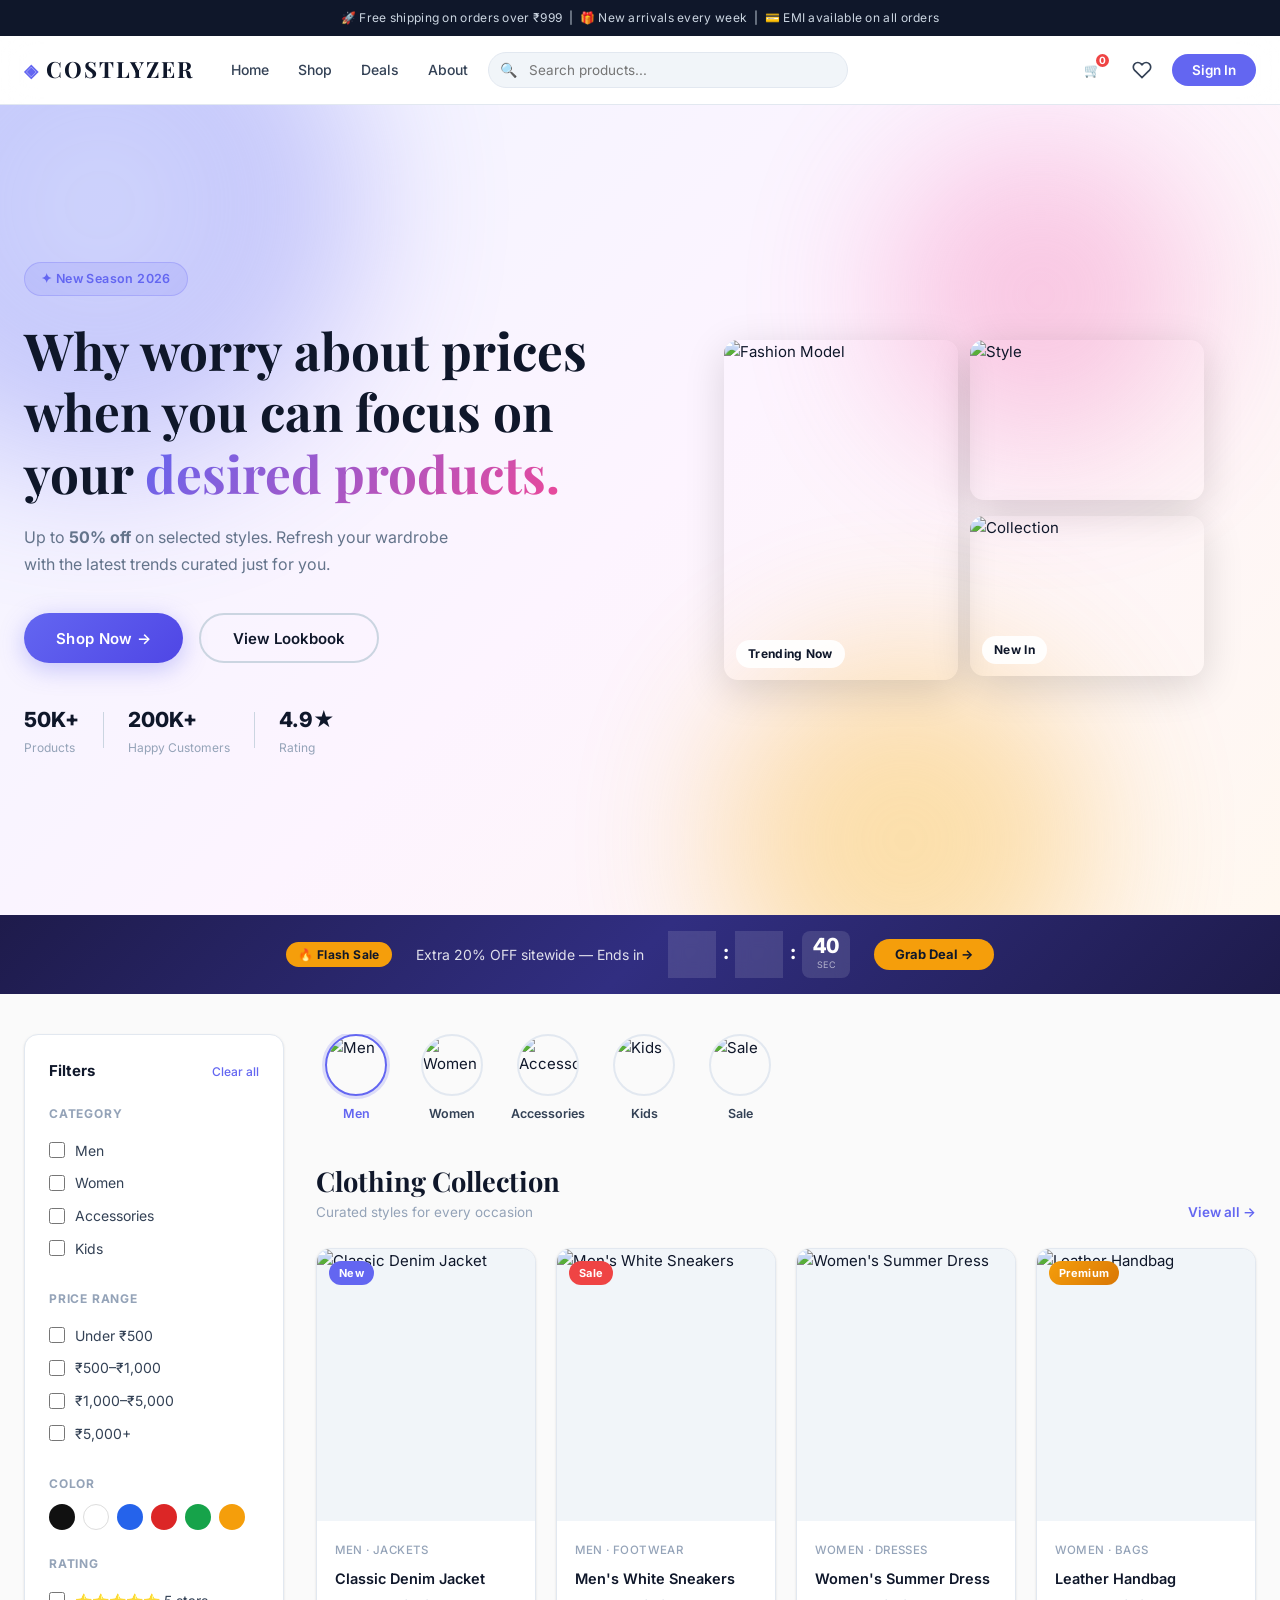
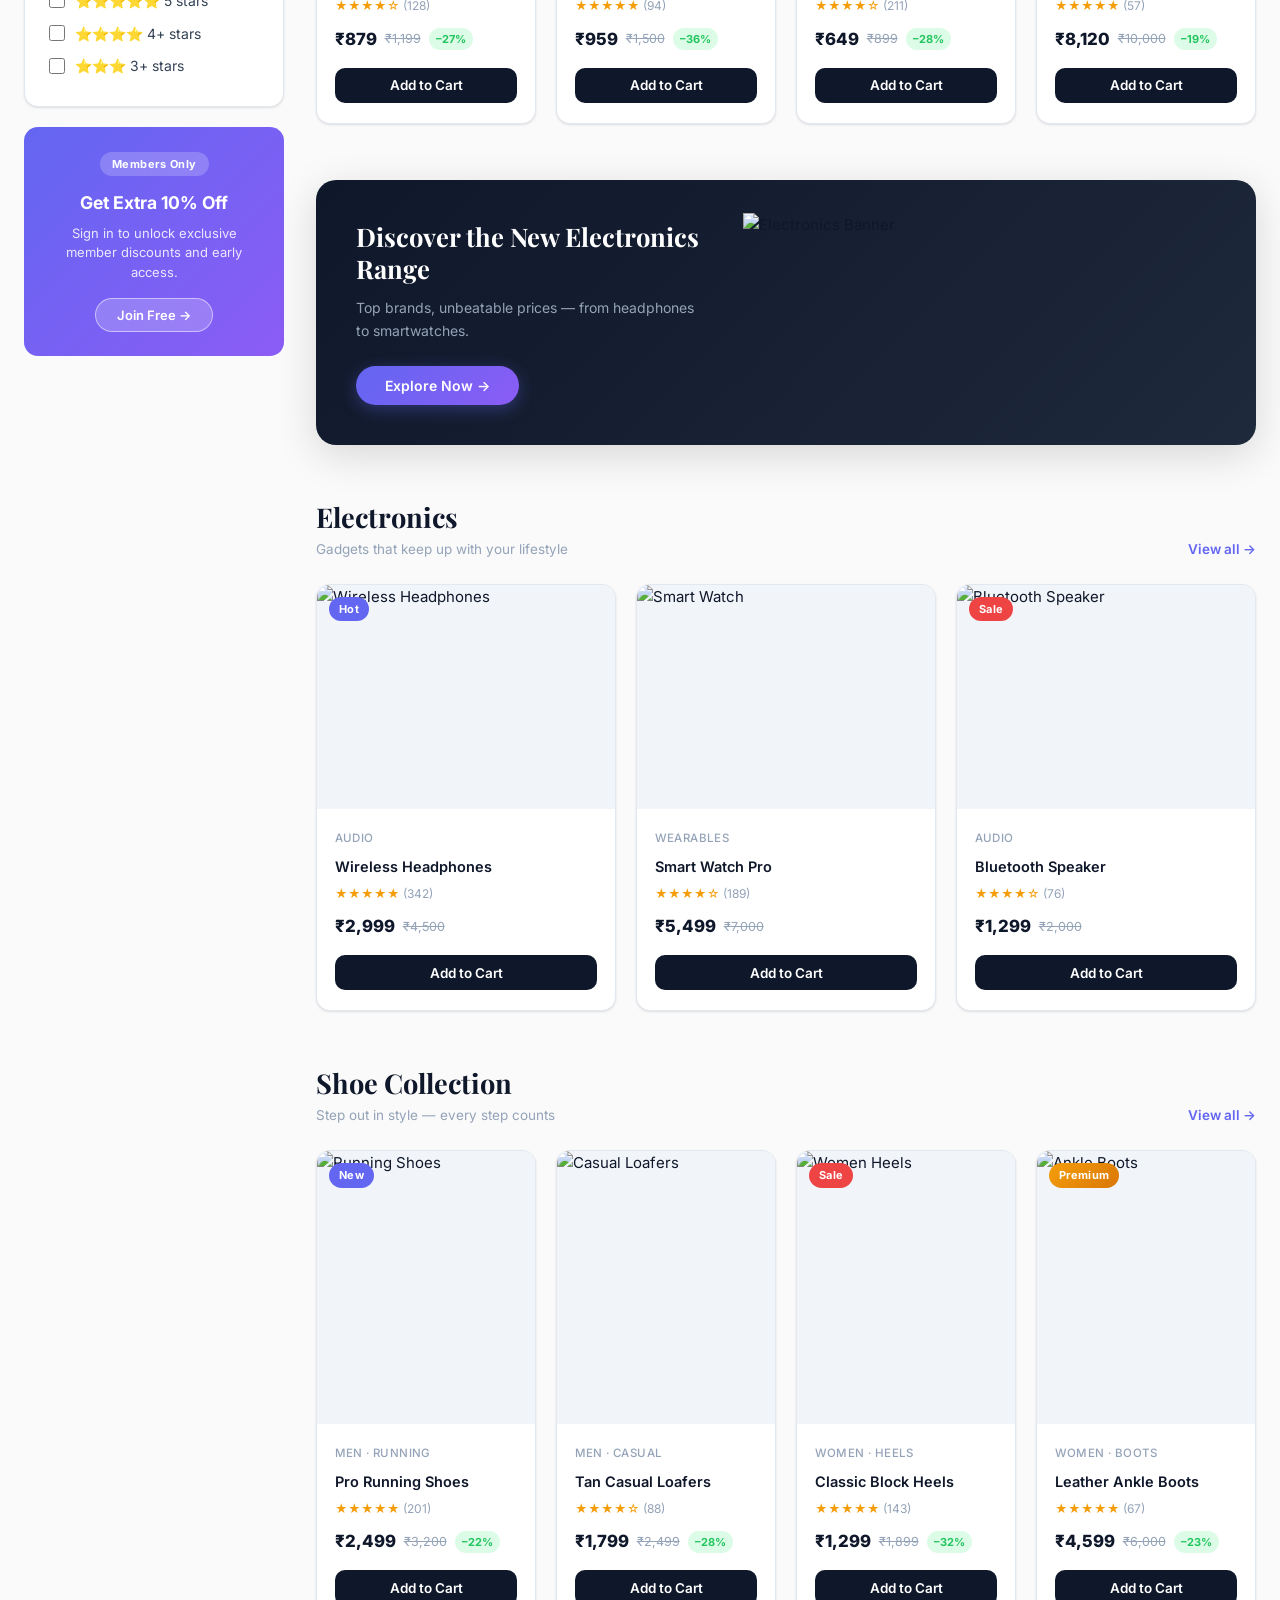
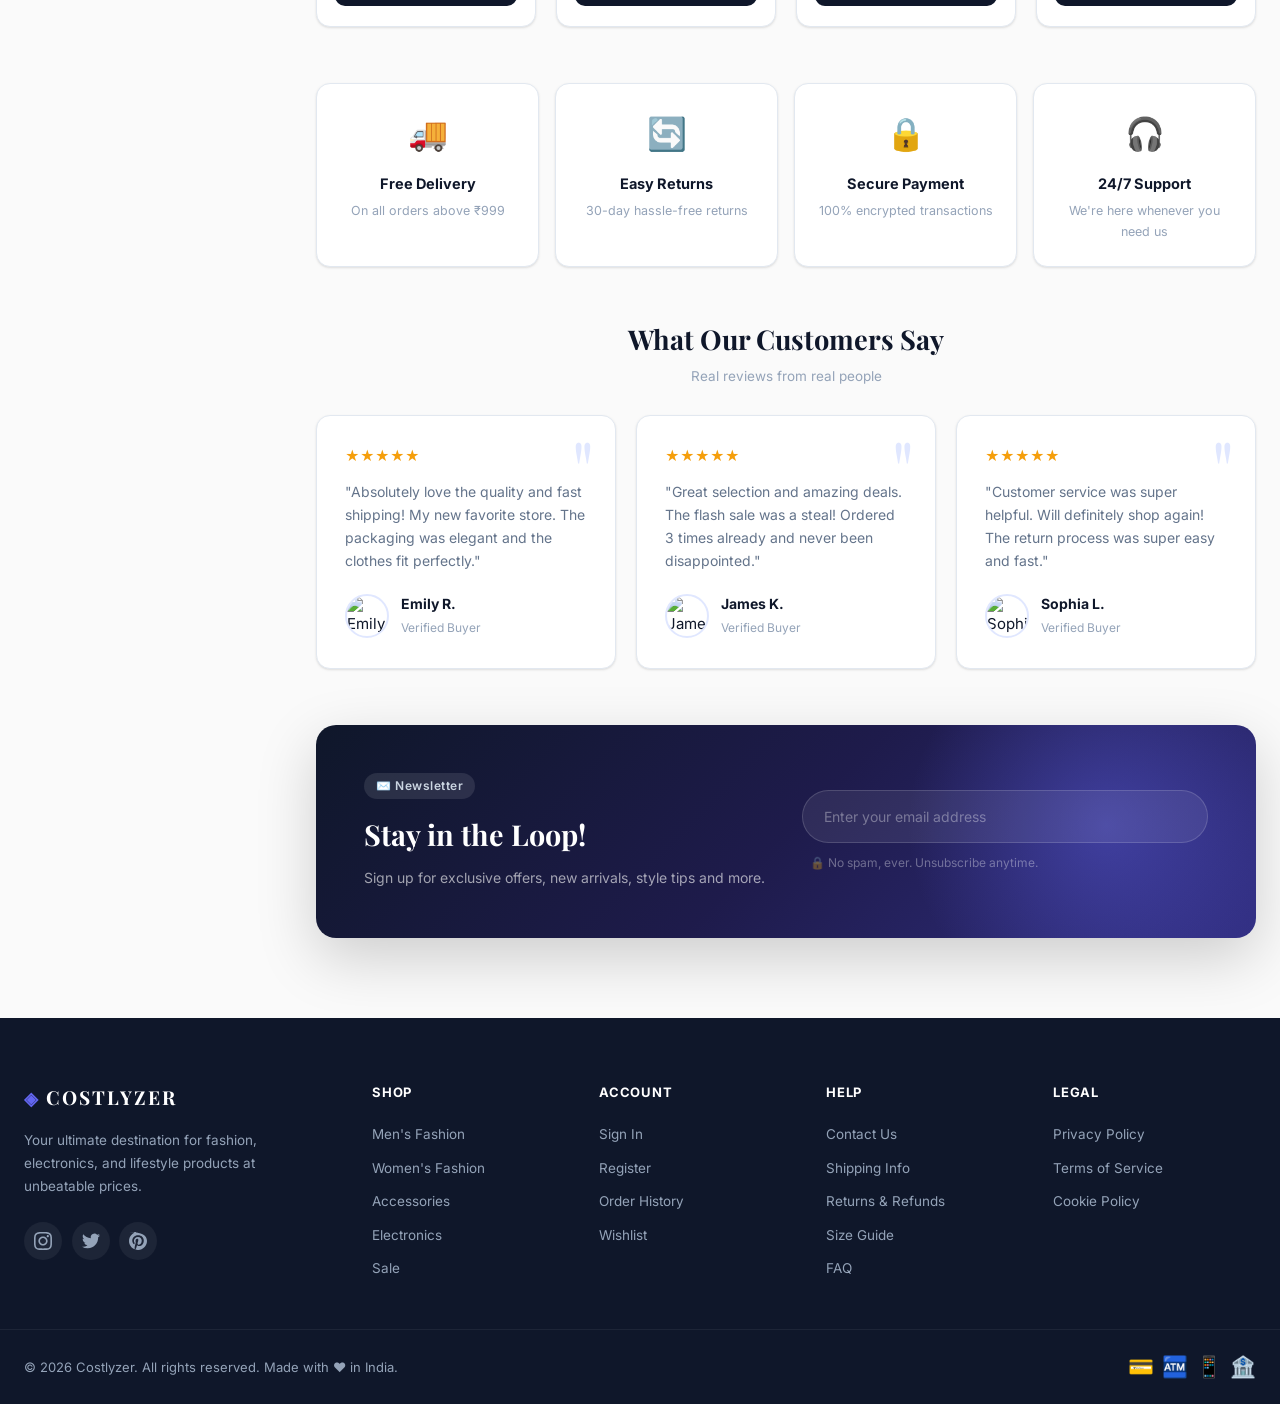
==== commit 01844e60: "Update" ====
--- a/index.html
+++ b/index.html
@@ -629,7 +629,7 @@
         </div>
         <p>Your ultimate destination for fashion, electronics, and lifestyle products at unbeatable prices.</p>
         <div class="footer-socials">
-          <a class="social-btn" href="https://www.instagram.com/popular/fashion./" title="Instagram">
+          <a class="social-btn" href="#" title="Instagram">
             <svg width="18" height="18" fill="currentColor" viewBox="0 0 24 24">
               <path
                 d="M12 2.163c3.204 0 3.584.012 4.85.07 3.252.148 4.771 1.691 4.919 4.919.058 1.265.069 1.645.069 4.849 0 3.205-.012 3.584-.069 4.849-.149 3.225-1.664 4.771-4.919 4.919-1.266.058-1.644.07-4.85.07-3.204 0-3.584-.012-4.849-.07-3.26-.149-4.771-1.699-4.919-4.92-.058-1.265-.07-1.644-.07-4.849 0-3.204.013-3.583.07-4.849.149-3.227 1.664-4.771 4.919-4.919 1.266-.057 1.645-.069 4.849-.069zm0-2.163c-3.259 0-3.667.014-4.947.072-4.358.2-6.78 2.618-6.98 6.98-.059 1.281-.073 1.689-.073 4.948 0 3.259.014 3.668.072 4.948.2 4.358 2.618 6.78 6.98 6.98 1.281.058 1.689.072 4.948.072 3.259 0 3.668-.014 4.948-.072 4.354-.2 6.782-2.618 6.979-6.98.059-1.28.073-1.689.073-4.948 0-3.259-.014-3.667-.072-4.947-.196-4.354-2.617-6.78-6.979-6.98-1.281-.059-1.69-.073-4.949-.073zm0 5.838c-3.403 0-6.162 2.759-6.162 6.162s2.759 6.163 6.162 6.163 6.162-2.759 6.162-6.163c0-3.403-2.759-6.162-6.162-6.162zm0 10.162c-2.209 0-4-1.79-4-4 0-2.209 1.791-4 4-4s4 1.791 4 4c0 2.21-1.791 4-4 4zm6.406-11.845c-.796 0-1.441.645-1.441 1.44s.645 1.44 1.441 1.44c.795 0 1.439-.645 1.439-1.44s-.644-1.44-1.439-1.44z" />
@@ -641,7 +641,7 @@
                 d="M23.953 4.57a10 10 0 01-2.825.775 4.958 4.958 0 002.163-2.723c-.951.555-2.005.959-3.127 1.184a4.92 4.92 0 00-8.384 4.482C7.69 8.095 4.067 6.13 1.64 3.162a4.822 4.822 0 00-.666 2.475c0 1.71.87 3.213 2.188 4.096a4.904 4.904 0 01-2.228-.616v.06a4.923 4.923 0 003.946 4.827 4.996 4.996 0 01-2.212.085 4.936 4.936 0 004.604 3.417 9.867 9.867 0 01-6.102 2.105c-.39 0-.779-.023-1.17-.067a13.995 13.995 0 007.557 2.209c9.053 0 13.998-7.496 13.998-13.985 0-.21 0-.42-.015-.63A9.935 9.935 0 0024 4.59z" />
             </svg>
           </a>
-          <a class="social-btn" href="https://in.pinterest.com/search/pins/?q=aesthetic%20fashion%20background%20for%20commercial%20website&rs=typed" title="Pinterest">
+          <a class="social-btn" href="#" title="Pinterest">
             <svg width="18" height="18" fill="currentColor" viewBox="0 0 24 24">
               <path
                 d="M12.017 0C5.396 0 .029 5.367.029 11.987c0 5.079 3.158 9.417 7.618 11.162-.105-.949-.2-2.405.042-3.441.218-.937 1.407-5.965 1.407-5.965s-.359-.719-.359-1.782c0-1.668.967-2.914 2.171-2.914 1.023 0 1.518.769 1.518 1.69 0 1.029-.655 2.568-.994 3.995-.283 1.194.599 2.169 1.777 2.169 2.133 0 3.772-2.249 3.772-5.495 0-2.873-2.064-4.882-5.012-4.882-3.414 0-5.418 2.561-5.418 5.207 0 1.031.397 2.138.893 2.738a.36.36 0 01.083.345l-.333 1.36c-.053.22-.174.267-.402.161-1.499-.698-2.436-2.889-2.436-4.649 0-3.785 2.75-7.262 7.929-7.262 4.163 0 7.398 2.967 7.398 6.931 0 4.136-2.607 7.464-6.227 7.464-1.216 0-2.359-.632-2.75-1.378l-.748 2.853c-.271 1.043-1.002 2.35-1.492 3.146C9.57 23.812 10.763 24.009 12.017 24.009c6.624 0 11.99-5.367 11.99-11.988C24.007 5.367 18.641.001.012.001z" />
@@ -665,11 +665,10 @@
         <div class="footer-col">
           <h5>Account</h5>
           <ul>
-            <li><a href="#" onclick="openModal('signinModal')">Sign In</a></li>
-            <li><a href="#" onclick="openModal('registerModal')">Register</a></li>
-            <li><a href="#" onclick="openModal('ordersModal')">Order History</a></li>
-            <li><a href="#" onclick="openModal('wishlistModal')">Wishlist</a></li>
-            
+            <li><a href="#">Sign In</a></li>
+            <li><a href="#">Register</a></li>
+            <li><a href="#">Order History</a></li>
+            <li><a href="#">Wishlist</a></li>
           </ul>
         </div>
 
@@ -687,9 +686,9 @@
         <div class="footer-col">
           <h5>Legal</h5>
           <ul>
-            <li><a href="privacy.html">Privacy Policy</a></li>
-            <li><a href="terms.html">Terms of Service</a></li>
-            <li><a href="cookies.html">Cookie Policy</a></li>
+            <li><a href="#">Privacy Policy</a></li>
+            <li><a href="#">Terms of Service</a></li>
+            <li><a href="#">Cookie Policy</a></li>
           </ul>
         </div>
       </div>
@@ -739,67 +738,6 @@
     </div>
   </div>
 
-  <!-- 🔐 SIGN IN MODAL -->
-<div class="modal" id="signinModal">
-  <div class="modal-box">
-    <span class="close" onclick="closeModal('signinModal')">✖</span>
-    <h2>Sign In</h2>
-    <input type="email" placeholder="Email">
-    <input type="password" placeholder="Password">
-    <button>Sign In</button>
-    <p>Don't have an account? <a href="#" onclick="openModal('registerModal')">Register</a></p>
-  </div>
-</div>
-
-<!-- 📝 REGISTER MODAL -->
-<div class="modal" id="registerModal">
-  <div class="modal-box">
-    <span class="close" onclick="closeModal('registerModal')">✖</span>
-    <h2>Register</h2>
-    <input type="text" placeholder="Full Name">
-    <input type="email" placeholder="Email">
-    <input type="password" placeholder="Password">
-    <button>Register</button>
-    <p>Already have an account? <a href="#" onclick="openModal('signinModal')">Sign In</a></p>
-  </div>
-</div>
-
-<!-- 📦 ORDERS MODAL -->
-<div class="modal" id="ordersModal">
-  <div class="modal-box">
-    <span class="close" onclick="closeModal('ordersModal')">✖</span>
-    <h2>Your Orders 📦</h2>
-
-    <div class="order-card">
-      <p>Wireless Headphones - ₹1999</p>
-      <p>Status: Delivered ✅</p>
-    </div>
-
-    <div class="order-card">
-      <p>Smart Watch - ₹2999</p>
-      <p>Status: In Transit 🚚</p>
-    </div>
-  </div>
-</div>
-
-<!-- ❤️ WISHLIST MODAL -->
-<div class="modal" id="wishlistModal">
-  <div class="modal-box">
-    <span class="close" onclick="closeModal('wishlistModal')">✖</span>
-    <h2>Your Wishlist ❤️</h2>
-
-    <div class="wishlist-item">
-      <p>Nike Shoes</p>
-      <button>Add to Cart</button>
-    </div>
-
-    <div class="wishlist-item">
-      <p>Apple Watch</p>
-      <button>Add to Cart</button>
-    </div>
-  </div>
-</div>
-
 
 </body>
 
--- a/styles.css
+++ b/styles.css
@@ -1348,137 +1348,3 @@
     border-radius: 10px;
     margin-bottom: 10px;
 }
-
-/* ===== COLORFUL PREMIUM LEGAL PAGE ===== */
-
-body {
-  font-family: 'Poppins', sans-serif;
-  margin: 0;
-  background: #fafafa;
-  min-height: 100vh;
-}
-
-/* Glass Card */
-.legal-page {
-  max-width: 950px;
-  margin: 80px auto;
-  padding: 45px;
-  background: rgba(255, 255, 255, 0.95);
-  border-radius: 20px;
-  backdrop-filter: blur(10px);
-  box-shadow: 0 15px 50px rgba(0,0,0,0.2);
-  animation: fadeIn 0.6s ease;
-}
-
-/* Title */
-.legal-page h1 {
-  font-size: 38px;
-  background: linear-gradient(to right, #ff6a00, #ee0979);
-  -webkit-background-clip: text;
-  -webkit-text-fill-color: transparent;
-  margin-bottom: 10px;
-}
-
-/* Last updated */
-.legal-page p:first-of-type {
-  color: #6b7280;
-  font-style: italic;
-  margin-bottom: 30px;
-}
-
-/* Section headings */
-.legal-page h2 {
-  margin-top: 30px;
-  font-size: 22px;
-  color: #1f2937;
-  padding: 10px 15px;
-  border-radius: 8px;
-  background: linear-gradient(to right, #fbc2eb, #a6c1ee);
-  display: inline-block;
-}
-
-/* Paragraph */
-.legal-page p {
-  color: #374151;
-  line-height: 1.7;
-  margin-top: 10px;
-}
-
-/* List */
-.legal-page ul {
-  padding-left: 20px;
-}
-
-.legal-page li {
-  margin-bottom: 8px;
-  color: #374151;
-}
-
-/* Hover effect */
-.legal-page:hover {
-  transform: scale(1.01);
-  transition: 0.3s;
-}
-
-/* Animation */
-@keyframes fadeIn {
-  from {
-    opacity: 0;
-    transform: translateY(30px);
-  }
-  to {
-    opacity: 1;
-    transform: translateY(0);
-  }
-}
-
-/* ===== MODAL ===== */
-
-.modal {
-  display: none;
-  position: fixed;
-  z-index: 999;
-  left: 0;
-  top: 0;
-  width: 100%;
-  height: 100%;
-  background: rgba(0,0,0,0.6);
-  justify-content: center;
-  align-items: center;
-}
-
-/* Modal box */
-.modal-box {
-  background: white;
-  padding: 30px;
-  border-radius: 15px;
-  width: 350px;
-  animation: popup 0.3s ease;
-}
-
-.modal-box input {
-  width: 100%;
-  padding: 10px;
-  margin: 10px 0;
-}
-
-.modal-box button {
-  width: 100%;
-  padding: 10px;
-  background: #6366f1;
-  color: white;
-  border: none;
-  border-radius: 6px;
-}
-
-.close {
-  float: right;
-  cursor: pointer;
-  font-size: 18px;
-}
-
-/* Animation */
-@keyframes popup {
-  from { transform: scale(0.7); opacity: 0; }
-  to { transform: scale(1); opacity: 1; }
-}
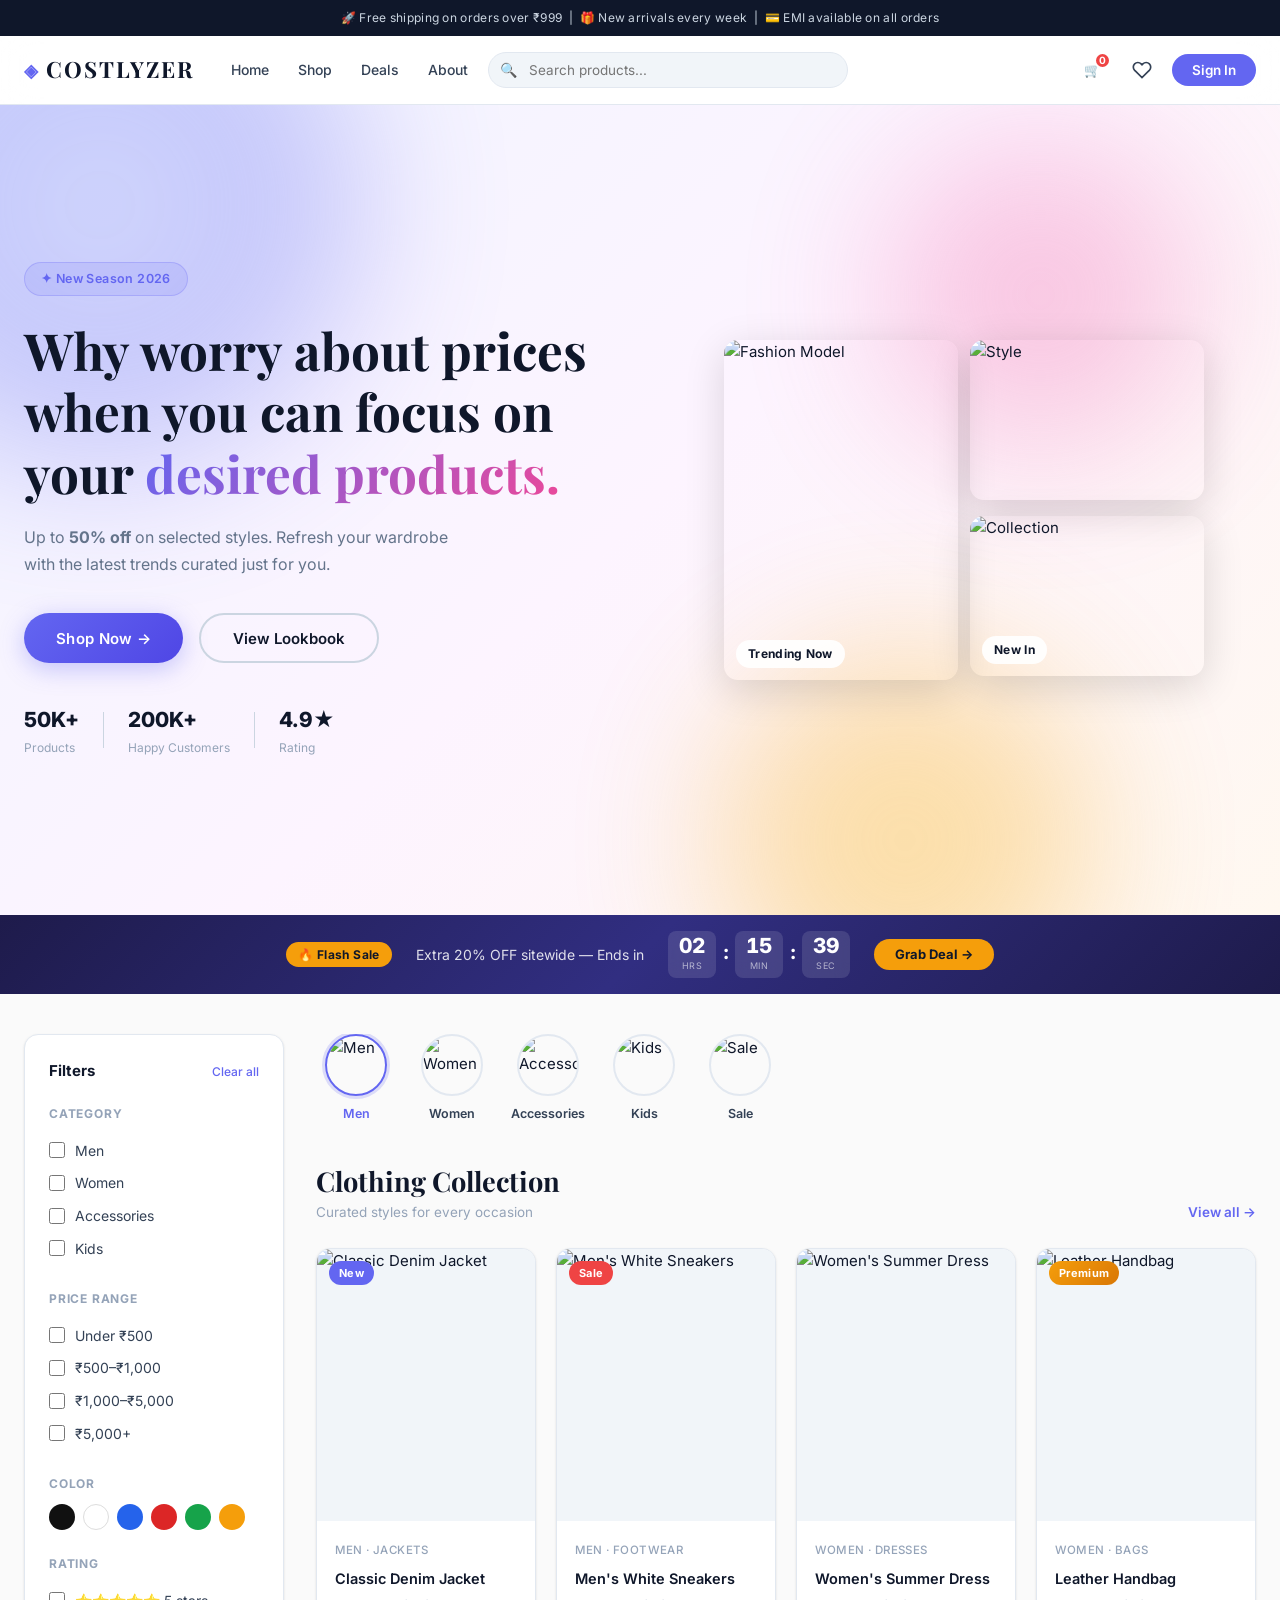
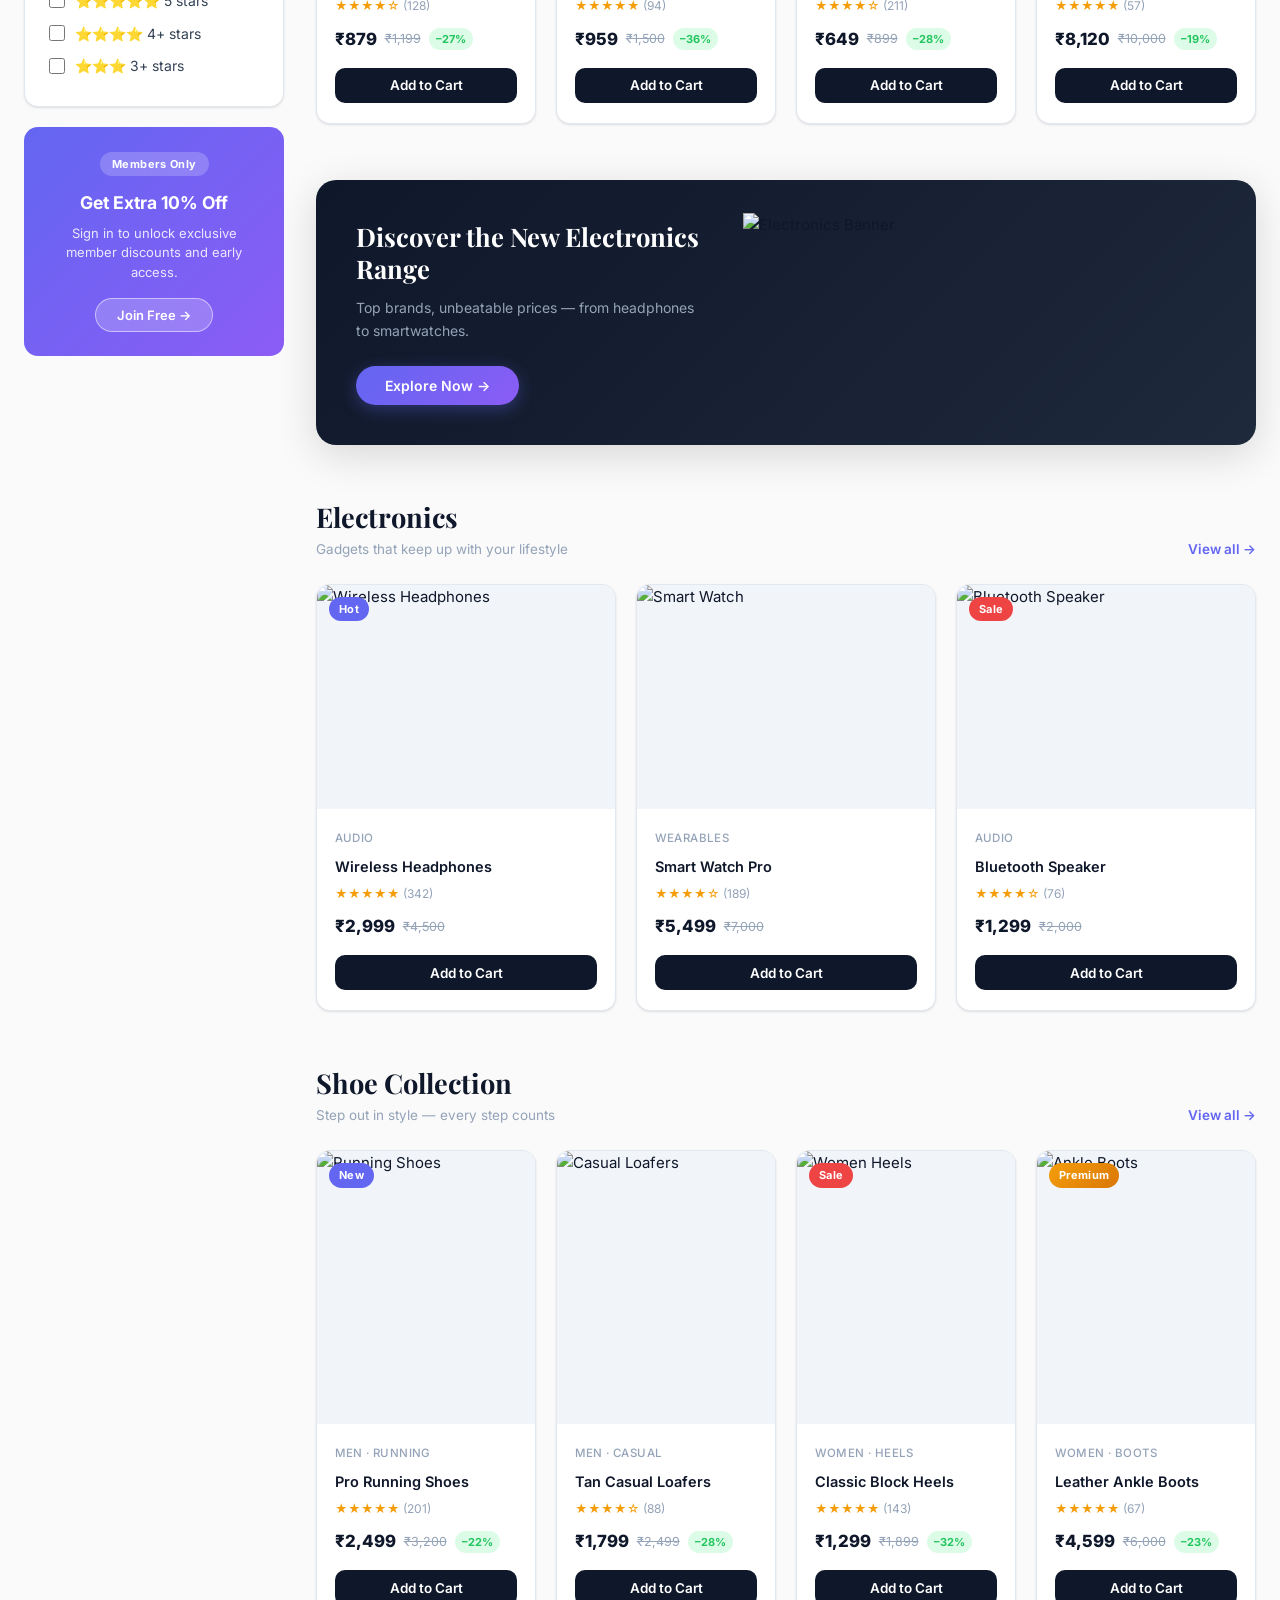
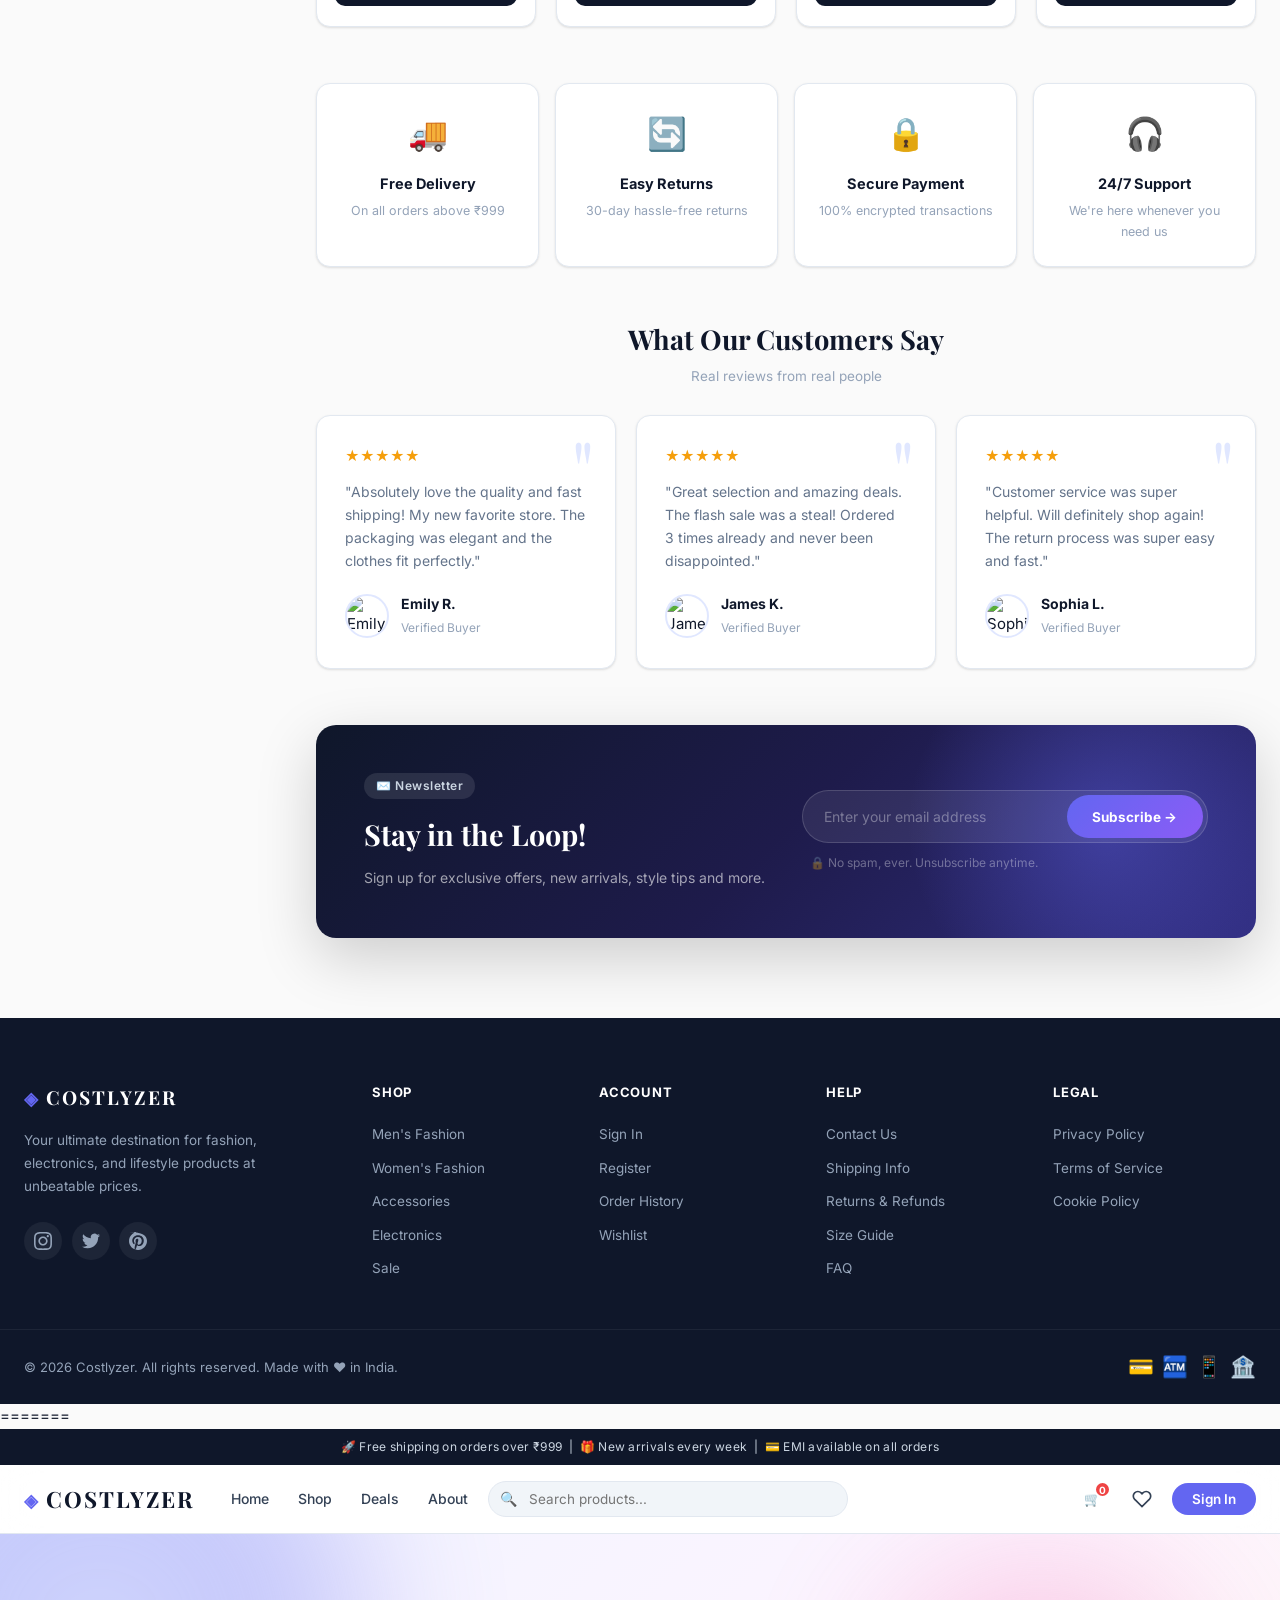
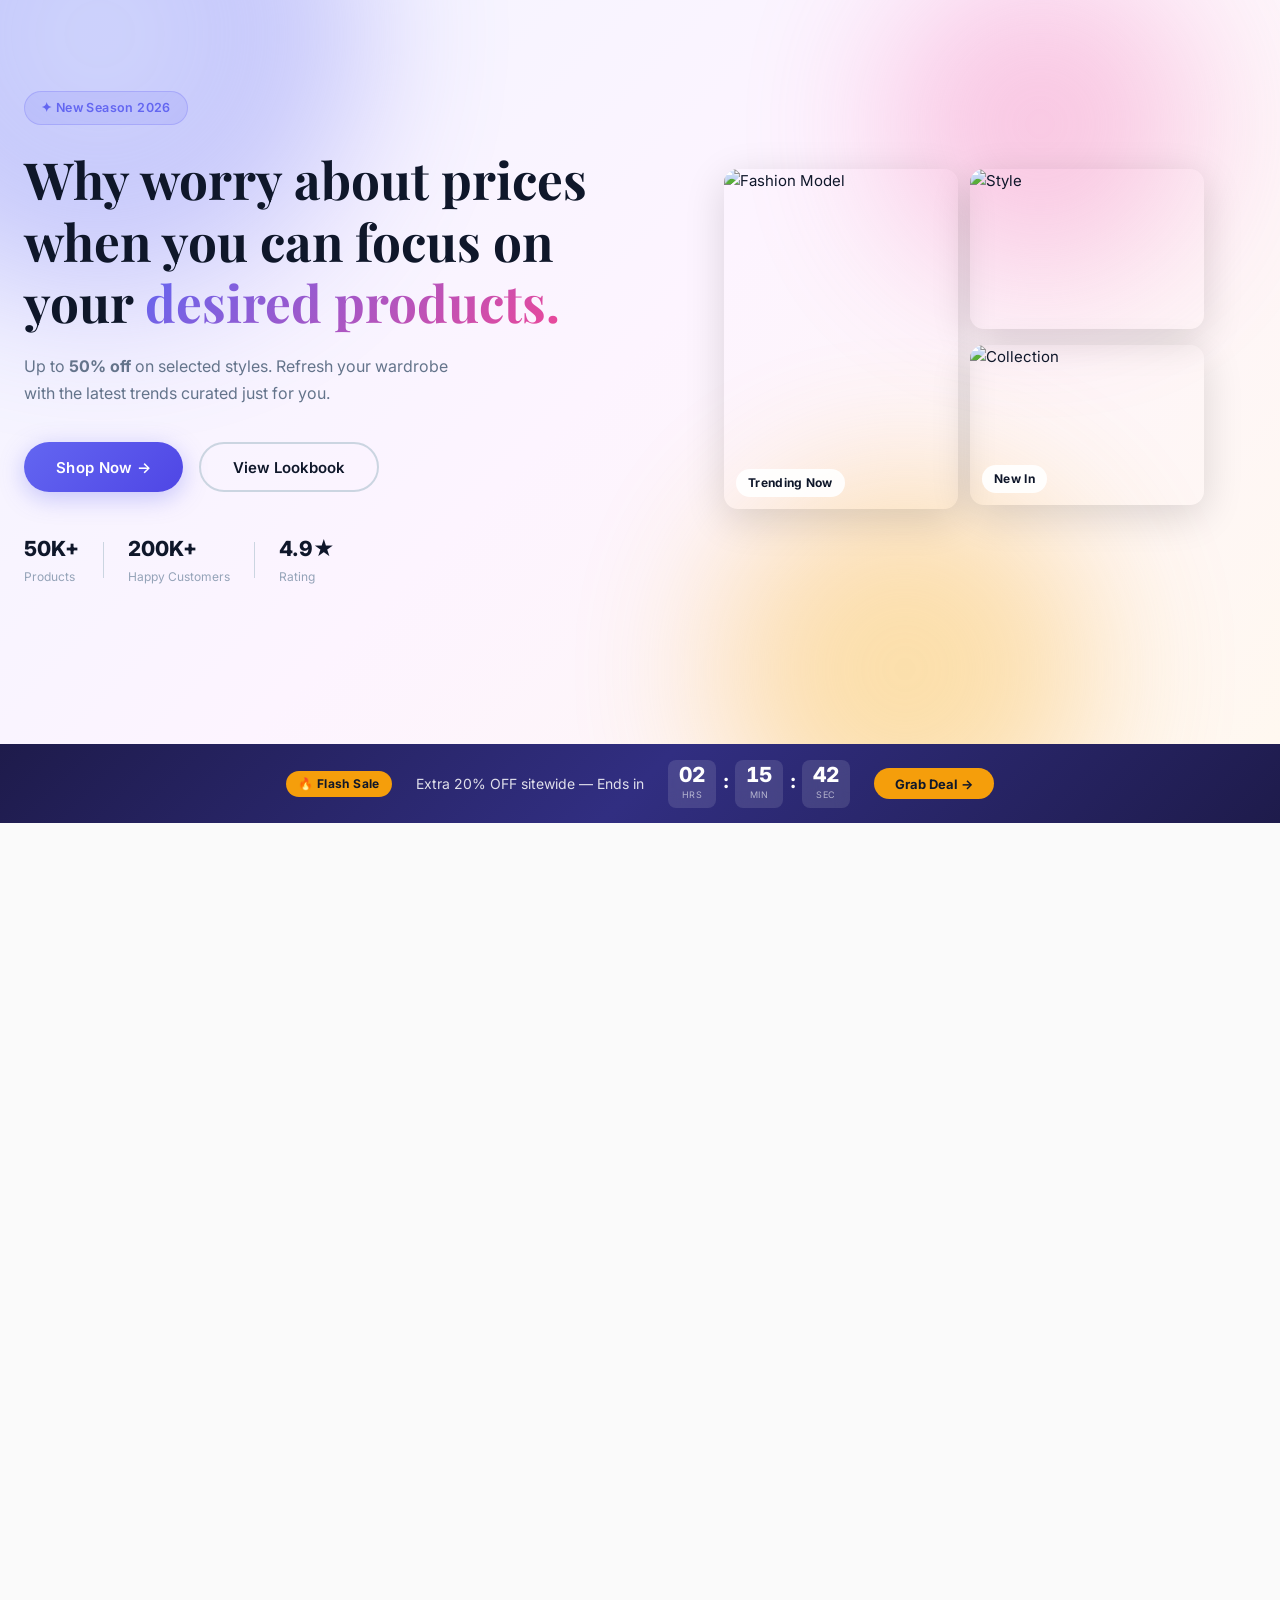
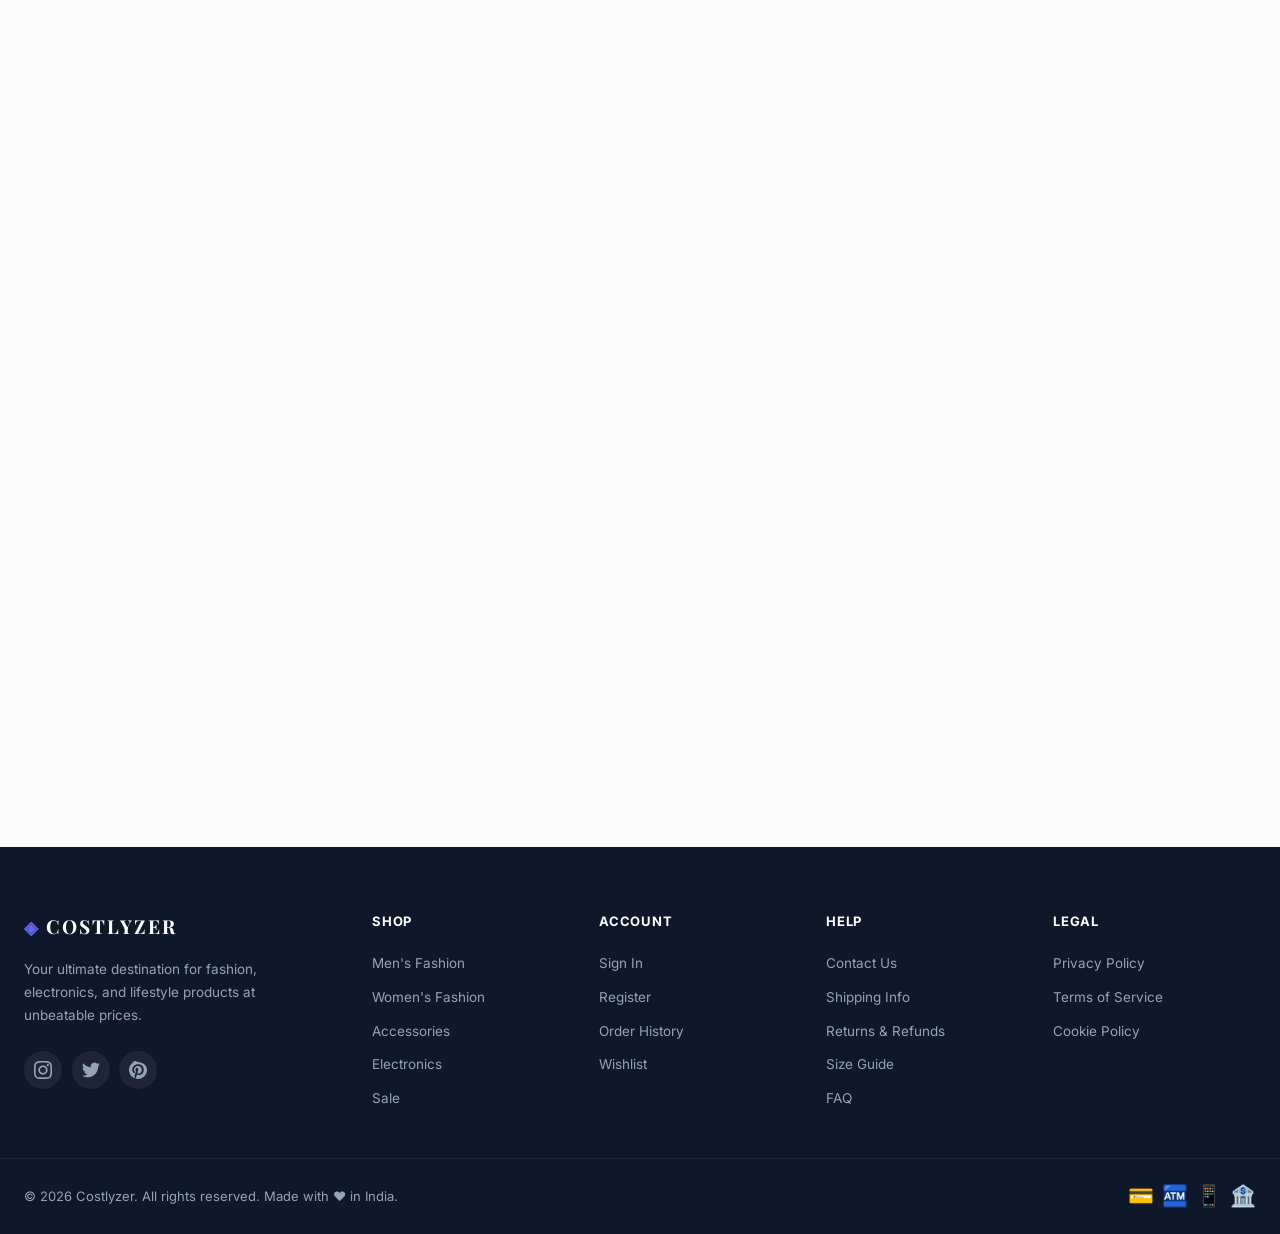
==== commit e5a1c5ae: "Updated" ====
--- a/index.html
+++ b/index.html
@@ -1,5 +1,6 @@
 <!doctype html>
 <html lang="en">
+
 
 <head>
   <meta charset="utf-8" />
@@ -239,7 +240,7 @@
               </div>
               <button class="btn-add-cart" data-name="Classic Denim Jacket" data-price="879"
                 data-img="https://i.pinimg.com/736x/dc/7c/9d/dc7c9d7ba05968aebb1515215b6c7b1e.jpg"
-                data-desc="Stylish denim jacket for all seasons">
+                data-desc="Premium classic denim jacket for men with stylish fit.">
                 Add to Cart
               </button>
             </div>
@@ -264,9 +265,9 @@
                 <span class="price-original">₹1,500</span>
                 <span class="discount-badge">–36%</span>
               </div>
-              <button class="btn-add-cart" data-name="Men's White Sneakers" data-price="959"
+              <button class="btn-add-cart" data-name="Classic Denim Jacket" data-price="879"
                 data-img="https://i.pinimg.com/1200x/9b/07/fd/9b07fd15394d1fd5a9d0c476c3f187c8.jpg"
-                data-desc="Men's Sneaker Comfortable and Stylish">
+                data-desc="Classic sneakers for men with stylish fit.">
                 Add to Cart
               </button>
             </div>
@@ -299,7 +300,7 @@
           </article>
 
           <article class="product-card stagger-4">
-            <div class="product-img-wrap">
+           <div class="product-img-wrap">
               <img src="https://i.pinimg.com/736x/36/c8/1f/36c81f2b4be4cc82748cabb708ad227b.jpg" alt="Leather Handbag">
               <div class="product-overlay">
                 <button class="quick-view">Quick View</button>
@@ -724,7 +725,7 @@
         <strong>Total:</strong>
         <span id="cartTotal">₹0</span>
       </div>
-      <button class="checkout-btn">Checkout</button>
+      <button id="checkoutBtn"  class="checkout-btn">Checkout</button>
     </div>
   </div>
 
@@ -744,4 +745,750 @@
 <script src="script.js"></script>
 
 
+=======
+<!doctype html>
+<html lang="en">
+
+<head>
+  <meta charset="utf-8" />
+  <meta name="viewport" content="width=device-width,initial-scale=1" />
+  <title>Costlyzer — Shop Smarter</title>
+
+  <link
+    href="https://fonts.googleapis.com/css2?family=Inter:wght@300;400;500;600;700;800&family=Playfair+Display:wght@400;600;700&display=swap"
+    rel="stylesheet">
+  <link rel="stylesheet" href="styles.css">
+</head>
+
+<body>
+
+  <!-- ══════════════════ TOP ANNOUNCEMENT BAR ══════════════════ -->
+  <div class="announcement-bar">
+    <span>🚀 Free shipping on orders over ₹999 &nbsp;|&nbsp; 🎁 New arrivals every week &nbsp;|&nbsp; 💳 EMI available
+      on all orders</span>
+  </div>
+
+  <!-- ══════════════════ HEADER ══════════════════ -->
+  <header class="header" id="mainHeader">
+    <div class="container header-inner">
+      <div class="brand">
+        <span class="brand-icon">◈</span>
+        COSTLYZER
+      </div>
+
+      <nav class="nav-links">
+        <a href="#">Home</a>
+        <a href="#">Shop</a>
+        <a href="#">Deals</a>
+        <a href="#">About</a>
+      </nav>
+
+      <div class="search-wrap">
+        <span class="search-icon">🔍</span>
+        <input  id="searchInput" class="search" placeholder="Search products..." aria-label="Search">
+      </div>
+
+      <div class="header-actions">
+        <button class="icon-btn" id="cartBtn" title="Cart">
+          🛒
+          <span class="badge" id="cartCount">0</span>
+        </button>
+
+        <button class="icon-btn" title="Wishlist">
+          <svg width="20" height="20" fill="none" stroke="currentColor" stroke-width="2" viewBox="0 0 24 24">
+            <path
+              d="M20.84 4.61a5.5 5.5 0 0 0-7.78 0L12 5.67l-1.06-1.06a5.5 5.5 0 0 0-7.78 7.78l1.06 1.06L12 21.23l7.78-7.78 1.06-1.06a5.5 5.5 0 0 0 0-7.78z" />
+          </svg>
+        </button>
+
+        <button class="btn-primary">Sign In</button>
+      </div>
+      <button class="hamburger" id="hamburger" aria-label="Menu">
+        <span></span><span></span><span></span>
+      </button>
+    </div>
+  </header>
+
+  <!-- ══════════════════ HERO ══════════════════ -->
+  <section class="hero">
+    <div class="hero-bg-shapes">
+      <div class="shape shape-1"></div>
+      <div class="shape shape-2"></div>
+      <div class="shape shape-3"></div>
+    </div>
+
+    <div class="container hero-inner">
+      <div class="hero-left reveal-left">
+        <div class="hero-badge">✦ New Season 2026</div>
+        <h1 class="hero-title">
+          Why worry about prices when you can focus on your
+          <span class="gradient-text">desired products.</span>
+        </h1>
+        <p class="hero-lead">Up to <strong>50% off</strong> on selected styles. Refresh your wardrobe with the latest
+          trends curated just for you.</p>
+        <div class="hero-btns">
+          <button class="btn-hero-primary">Shop Now →</button>
+          <button class="btn-hero-outline">View Lookbook</button>
+        </div>
+        <div class="hero-stats">
+          <div class="stat"><strong>50K+</strong><span>Products</span></div>
+          <div class="stat-divider"></div>
+          <div class="stat"><strong>200K+</strong><span>Happy Customers</span></div>
+          <div class="stat-divider"></div>
+          <div class="stat"><strong>4.9★</strong><span>Rating</span></div>
+        </div>
+      </div>
+
+      <div class="hero-right reveal-right">
+        <div class="hero-mosaic">
+          <div class="mosaic-card card-main">
+            <img src="https://i.pinimg.com/1200x/de/44/da/de44da06bc658bae2cd9b1b931cc1109.jpg" alt="Fashion Model">
+            <div class="mosaic-label">Trending Now</div>
+          </div>
+          <div class="mosaic-card card-sm card-sm-1">
+            <img src="https://i.pinimg.com/736x/68/fa/16/68fa163f419ea4dff33e914e02b8d2a3.jpg" alt="Style">
+          </div>
+          <div class="mosaic-card card-sm card-sm-2">
+            <img src="https://i.pinimg.com/1200x/ec/a0/04/eca004976e4bbe3826e4c8077d6852af.jpg" alt="Collection">
+            <div class="mosaic-label">New In</div>
+          </div>
+        </div>
+      </div>
+    </div>
+  </section>
+
+  <!-- ══════════════════ FLASH SALE BANNER ══════════════════ -->
+  <div class="flash-bar">
+    <div class="flash-inner">
+      <span class="flash-label">🔥 Flash Sale</span>
+      <span class="flash-text">Extra 20% OFF sitewide — Ends in</span>
+      <div class="flash-timer">
+        <div class="time-block"><span id="th">02</span><small>hrs</small></div>
+        <div class="time-sep">:</div>
+        <div class="time-block"><span id="tm">15</span><small>min</small></div>
+        <div class="time-sep">:</div>
+        <div class="time-block"><span id="ts">42</span><small>sec</small></div>
+      </div>
+      <button class="flash-cta">Grab Deal →</button>
+    </div>
+  </div>
+
+  <!-- ══════════════════ MAIN LAYOUT ══════════════════ -->
+  <main class="container layout">
+
+    <!-- ── Filters Sidebar ── -->
+    <aside class="filters reveal-left">
+      <div class="panel">
+        <div class="panel-header">
+          <h4>Filters</h4>
+          <button class="clear-btn">Clear all</button>
+        </div>
+
+        <div class="filter-group">
+          <label class="filter-title">Category</label>
+          <label class="filter-option"><input type="checkbox"> <span>Men</span></label>
+          <label class="filter-option"><input type="checkbox"> <span>Women</span></label>
+          <label class="filter-option"><input type="checkbox"> <span>Accessories</span></label>
+          <label class="filter-option"><input type="checkbox"> <span>Kids</span></label>
+        </div>
+
+        <div class="filter-group">
+          <label class="filter-title">Price Range</label>
+          <label class="filter-option"><input type="checkbox"> <span>Under ₹500</span></label>
+          <label class="filter-option"><input type="checkbox"> <span>₹500–₹1,000</span></label>
+          <label class="filter-option"><input type="checkbox"> <span>₹1,000–₹5,000</span></label>
+          <label class="filter-option"><input type="checkbox"> <span>₹5,000+</span></label>
+        </div>
+
+        <div class="filter-group">
+          <label class="filter-title">Color</label>
+          <div class="color-swatches">
+            <span class="swatch" style="background:#111" title="Black"></span>
+            <span class="swatch" style="background:#fff;border:1.5px solid #ddd" title="White"></span>
+            <span class="swatch" style="background:#2563eb" title="Blue"></span>
+            <span class="swatch" style="background:#dc2626" title="Red"></span>
+            <span class="swatch" style="background:#16a34a" title="Green"></span>
+            <span class="swatch" style="background:#f59e0b" title="Yellow"></span>
+          </div>
+        </div>
+
+        <div class="filter-group">
+          <label class="filter-title">Rating</label>
+          <label class="filter-option"><input type="checkbox"> <span>⭐⭐⭐⭐⭐ 5 stars</span></label>
+          <label class="filter-option"><input type="checkbox"> <span>⭐⭐⭐⭐ 4+ stars</span></label>
+          <label class="filter-option"><input type="checkbox"> <span>⭐⭐⭐ 3+ stars</span></label>
+        </div>
+      </div>
+
+      <!-- Promo box -->
+      <div class="promo-box">
+        <div class="promo-tag">Members Only</div>
+        <h5>Get Extra 10% Off</h5>
+        <p>Sign in to unlock exclusive member discounts and early access.</p>
+        <button class="btn-promo">Join Free →</button>
+      </div>
+    </aside>
+
+    <!-- ── Content Column ── -->
+    <section class="content">
+
+      <!-- Category Chips -->
+      <div class="chips reveal-up">
+        <div class="chip active">
+          <img src="https://picsum.photos/seed/men2/80/80" alt="Men">
+          <strong>Men</strong>
+        </div>
+        <div class="chip">
+          <img src="https://picsum.photos/seed/woman2/80/80" alt="Women">
+          <strong>Women</strong>
+        </div>
+        <div class="chip">
+          <img src="https://picsum.photos/seed/acc2/80/80" alt="Accessories">
+          <strong>Accessories</strong>
+        </div>
+        <div class="chip">
+          <img src="https://picsum.photos/seed/kids2/80/80" alt="Kids">
+          <strong>Kids</strong>
+        </div>
+        <div class="chip">
+          <img src="https://picsum.photos/seed/sale2/80/80" alt="Sale">
+          <strong>Sale</strong>
+        </div>
+      </div>
+
+      <!-- ── Section: Clothing ── -->
+      <section class="product-section reveal-up" id="products">
+        <div class="section-header">
+          <div>
+            <h2 class="section-title">Clothing Collection</h2>
+            <p class="section-sub">Curated styles for every occasion</p>
+          </div>
+          <a href="#" class="view-all">View all →</a>
+        </div>
+        <div class="grid">
+          <article class="product-card stagger-1">
+            <div class="product-img-wrap">
+              <img src="https://i.pinimg.com/736x/dc/7c/9d/dc7c9d7ba05968aebb1515215b6c7b1e.jpg"
+                alt="Classic Denim Jacket">
+              <div class="product-overlay">
+                <button class="quick-view">Quick View</button>
+              </div>
+              <span class="badge-tag">New</span>
+              <button class="wish-btn">♡</button>
+            </div>
+            <div class="product-info">
+              <span class="product-cat">Men · Jackets</span>
+              <h3>Classic Denim Jacket</h3>
+              <div class="stars">★★★★☆ <span>(128)</span></div>
+              <div class="price-row">
+                <span class="price">₹879</span>
+                <span class="price-original">₹1,199</span>
+                <span class="discount-badge">–27%</span>
+              </div>
+              <button class="btn-add-cart" data-name="Classic Denim Jacket" data-price="879"
+                data-img="https://i.pinimg.com/736x/dc/7c/9d/dc7c9d7ba05968aebb1515215b6c7b1e.jpg"
+                data-desc="Stylish denim jacket for all seasons">
+                Add to Cart
+              </button>
+            </div>
+          </article>
+
+          <article class="product-card stagger-2">
+            <div class="product-img-wrap">
+              <img src="https://i.pinimg.com/1200x/9b/07/fd/9b07fd15394d1fd5a9d0c476c3f187c8.jpg"
+                alt="Men's White Sneakers">
+              <div class="product-overlay">
+                <button class="quick-view">Quick View</button>
+              </div>
+              <span class="badge-tag sale-tag">Sale</span>
+              <button class="wish-btn">♡</button>
+            </div>
+            <div class="product-info">
+              <span class="product-cat">Men · Footwear</span>
+              <h3>Men's White Sneakers</h3>
+              <div class="stars">★★★★★ <span>(94)</span></div>
+              <div class="price-row">
+                <span class="price">₹959</span>
+                <span class="price-original">₹1,500</span>
+                <span class="discount-badge">–36%</span>
+              </div>
+              <button class="btn-add-cart" data-name="Men's White Sneakers" data-price="959"
+                data-img="https://i.pinimg.com/1200x/9b/07/fd/9b07fd15394d1fd5a9d0c476c3f187c8.jpg"
+                data-desc="Men's Sneaker Comfortable and Stylish">
+                Add to Cart
+              </button>
+            </div>
+          </article>
+
+          <article class="product-card stagger-3">
+            <div class="product-img-wrap">
+              <img src="https://i.pinimg.com/736x/65/24/80/6524806f7d31d531f685705a2061e4d3.jpg"
+                alt="Women's Summer Dress">
+              <div class="product-overlay">
+                <button class="quick-view">Quick View</button>
+              </div>
+              <button class="wish-btn">♡</button>
+            </div>
+            <div class="product-info">
+              <span class="product-cat">Women · Dresses</span>
+              <h3>Women's Summer Dress</h3>
+              <div class="stars">★★★★☆ <span>(211)</span></div>
+              <div class="price-row">
+                <span class="price">₹649</span>
+                <span class="price-original">₹899</span>
+                <span class="discount-badge">–28%</span>
+              </div>
+              <button class="btn-add-cart" data-name="Women's Summer Dress" data-price="899"
+                data-img="https://i.pinimg.com/736x/65/24/80/6524806f7d31d531f685705a2061e4d3.jpg"
+                data-desc="Beautiful floral dress for summers">
+                Add to Cart
+              </button>
+            </div>
+          </article>
+
+          <article class="product-card stagger-4">
+            <div class="product-img-wrap">
+              <img src="https://i.pinimg.com/736x/36/c8/1f/36c81f2b4be4cc82748cabb708ad227b.jpg" alt="Leather Handbag">
+              <div class="product-overlay">
+                <button class="quick-view">Quick View</button>
+              </div>
+              <span class="badge-tag premium-tag">Premium</span>
+              <button class="wish-btn">♡</button>
+            </div>
+            <div class="product-info">
+              <span class="product-cat">Women · Bags</span>
+              <h3>Leather Handbag</h3>
+              <div class="stars">★★★★★ <span>(57)</span></div>
+              <div class="price-row">
+                <span class="price">₹8,120</span>
+                <span class="price-original">₹10,000</span>
+                <span class="discount-badge">–19%</span>
+              </div>
+              <button class="btn-add-cart" data-name="Leather Handbag" data-price="8120"
+                data-img="https://i.pinimg.com/736x/36/c8/1f/36c81f2b4be4cc82748cabb708ad227b.jpg"
+                data-desc="Authentic Leather Bag">
+                Add to Cart
+              </button>
+            </div>
+          </article>
+        </div>
+      </section>
+
+      <!-- ── Feature Banner ── -->
+      <div class="feature-banner reveal-up">
+        <div class="feature-banner-text">
+          <h3>Discover the New Electronics Range</h3>
+          <p>Top brands, unbeatable prices — from headphones to smartwatches.</p>
+          <button class="btn-banner">Explore Now →</button>
+        </div>
+        <div class="feature-banner-img">
+          <img src="https://picsum.photos/id/1/600/300" alt="Electronics Banner">
+        </div>
+      </div>
+
+      <!-- ── Section: Electronics ── -->
+      <section class="product-section reveal-up" id="products">
+        <div class="section-header">
+          <div>
+            <h2 class="section-title">Electronics</h2>
+            <p class="section-sub">Gadgets that keep up with your lifestyle</p>
+          </div>
+          <a href="#" class="view-all">View all →</a>
+        </div>
+        <div class="grid grid-3">
+          <article class="product-card mini stagger-1">
+            <div class="product-img-wrap">
+              <img src="https://i.pinimg.com/1200x/51/2d/58/512d584edb28f2c13a87744cd4bd58c0.jpg"
+                alt="Wireless Headphones">
+              <div class="product-overlay"><button class="quick-view">Quick View</button></div>
+              <span class="badge-tag">Hot</span>
+              <button class="wish-btn">♡</button>
+            </div>
+            <div class="product-info">
+              <span class="product-cat">Audio</span>
+              <h3>Wireless Headphones</h3>
+              <div class="stars">★★★★★ <span>(342)</span></div>
+              <div class="price-row">
+                <span class="price">₹2,999</span>
+                <span class="price-original">₹4,500</span>
+              </div>
+              <button class="btn-add-cart" data-name="Wireless Headphones" data-price="2999"
+                data-img="https://i.pinimg.com/1200x/51/2d/58/512d584edb28f2c13a87744cd4bd58c0.jpg"
+                data-desc="Dolby Sound Headphones">
+                Add to Cart
+              </button>
+            </div>
+          </article>
+
+          <article class="product-card mini stagger-2">
+            <div class="product-img-wrap">
+              <img src="https://i.pinimg.com/736x/2d/c0/9d/2dc09d8599573d971ced60ebef6e59d0.jpg" alt="Smart Watch">
+              <div class="product-overlay"><button class="quick-view">Quick View</button></div>
+              <button class="wish-btn">♡</button>
+            </div>
+            <div class="product-info">
+              <span class="product-cat">Wearables</span>
+              <h3>Smart Watch Pro</h3>
+              <div class="stars">★★★★☆ <span>(189)</span></div>
+              <div class="price-row">
+                <span class="price">₹5,499</span>
+                <span class="price-original">₹7,000</span>
+              </div>
+              <button class="btn-add-cart" data-name="Smart Watch Pro" data-price="5499"
+                data-img="https://i.pinimg.com/736x/2d/c0/9d/2dc09d8599573d971ced60ebef6e59d0.jpg"
+                data-desc="Smartwatch with latest features">
+                Add to Cart
+              </button>
+            </div>
+          </article>
+
+          <article class="product-card mini stagger-3">
+            <div class="product-img-wrap">
+              <img src="https://i.pinimg.com/1200x/3b/65/04/3b65042b9ca350c1128bde0ebb3a1b11.jpg"
+                alt="Bluetooth Speaker">
+              <div class="product-overlay"><button class="quick-view">Quick View</button></div>
+              <span class="badge-tag sale-tag">Sale</span>
+              <button class="wish-btn">♡</button>
+            </div>
+            <div class="product-info">
+              <span class="product-cat">Audio</span>
+              <h3>Bluetooth Speaker</h3>
+              <div class="stars">★★★★☆ <span>(76)</span></div>
+              <div class="price-row">
+                <span class="price">₹1,299</span>
+                <span class="price-original">₹2,000</span>
+              </div>
+              <button class="btn-add-cart" data-name="Bluetooth Speaker" data-price="1299"
+                data-img="https://i.pinimg.com/1200x/3b/65/04/3b65042b9ca350c1128bde0ebb3a1b11.jpg"
+                data-desc="Better performance">
+                Add to Cart
+              </button>
+            </div>
+          </article>
+        </div>
+      </section>
+
+      <!-- ── Section: Shoes ── -->
+      <section class="product-section reveal-up" id="products">
+        <div class="section-header">
+          <div>
+            <h2 class="section-title">Shoe Collection</h2>
+            <p class="section-sub">Step out in style — every step counts</p>
+          </div>
+          <a href="#" class="view-all">View all →</a>
+        </div>
+        <div class="grid">
+          <article class="product-card stagger-1">
+            <div class="product-img-wrap">
+              <img src="https://i.pinimg.com/1200x/25/ac/55/25ac5568a407827e7775e330df14d71c.jpg" alt="Running Shoes">
+              <div class="product-overlay"><button class="quick-view">Quick View</button></div>
+              <span class="badge-tag">New</span>
+              <button class="wish-btn">♡</button>
+            </div>
+            <div class="product-info">
+              <span class="product-cat">Men · Running</span>
+              <h3>Pro Running Shoes</h3>
+              <div class="stars">★★★★★ <span>(201)</span></div>
+              <div class="price-row">
+                <span class="price">₹2,499</span>
+                <span class="price-original">₹3,200</span>
+                <span class="discount-badge">–22%</span>
+              </div>
+              <button class="btn-add-cart" data-name="Running Shoes" data-price="2499"
+                data-img="https://i.pinimg.com/1200x/25/ac/55/25ac5568a407827e7775e330df14d71c.jpg"
+                data-desc="Running men shoes comfortable for daily use">
+                Add to Cart
+              </button>
+
+            </div>
+          </article>
+
+          <article class="product-card stagger-2">
+            <div class="product-img-wrap">
+              <img src="https://i.pinimg.com/1200x/25/ac/55/25ac5568a407827e7775e330df14d71c.jpg" alt="Casual Loafers">
+              <div class="product-overlay"><button class="quick-view">Quick View</button></div>
+              <button class="wish-btn">♡</button>
+            </div>
+            <div class="product-info">
+              <span class="product-cat">Men · Casual</span>
+              <h3>Tan Casual Loafers</h3>
+              <div class="stars">★★★★☆ <span>(88)</span></div>
+              <div class="price-row">
+                <span class="price">₹1,799</span>
+                <span class="price-original">₹2,499</span>
+                <span class="discount-badge">–28%</span>
+              </div>
+              <button class="btn-add-cart" data-name="Tan Casual Loafers" data-price="1799"
+                data-img="https://i.pinimg.com/1200x/25/ac/55/25ac5568a407827e7775e330df14d71c.jpg"
+                data-desc="Casual Loafers">
+                Add to Cart
+              </button>
+            </div>
+          </article>
+
+          <article class="product-card stagger-3">
+            <div class="product-img-wrap">
+              <img src="https://i.pinimg.com/736x/a0/43/e7/a043e7845685f47f4f4075ffb6789d28.jpg" alt="Women Heels">
+              <div class="product-overlay"><button class="quick-view">Quick View</button></div>
+              <span class="badge-tag sale-tag">Sale</span>
+              <button class="wish-btn">♡</button>
+            </div>
+            <div class="product-info">
+              <span class="product-cat">Women · Heels</span>
+              <h3>Classic Block Heels</h3>
+              <div class="stars">★★★★★ <span>(143)</span></div>
+              <div class="price-row">
+                <span class="price">₹1,299</span>
+                <span class="price-original">₹1,899</span>
+                <span class="discount-badge">–32%</span>
+              </div>
+              <button class="btn-add-cart" data-name="Classic Block Heels " data-price="1299"
+                data-img="https://i.pinimg.com/736x/a0/43/e7/a043e7845685f47f4f4075ffb6789d28.jpg"
+                data-desc="Classic heels perfectly designed for special occasions">Add to Cart</button>
+
+            </div>
+          </article>
+
+          <article class="product-card stagger-4">
+            <div class="product-img-wrap">
+              <img src="" alt="Ankle Boots">
+              <div class="product-overlay"><button class="quick-view">Quick View</button></div>
+              <span class="badge-tag premium-tag">Premium</span>
+              <button class="wish-btn">♡</button>
+            </div>
+            <div class="product-info">
+              <span class="product-cat">Women · Boots</span>
+              <h3>Leather Ankle Boots</h3>
+              <div class="stars">★★★★★ <span>(67)</span></div>
+              <div class="price-row">
+                <span class="price">₹4,599</span>
+                <span class="price-original">₹6,000</span>
+                <span class="discount-badge">–23%</span>
+              </div>
+              <button class="btn-add-cart" data-name="Leather Ankle Boots" data-price="4599">Add to Cart</button>
+
+            </div>
+          </article>
+        </div>
+      </section>
+
+
+
+      <!-- ── Why Choose Us ── -->
+      <div class="features-row reveal-up">
+        <div class="feature-item stagger-1">
+          <div class="feature-icon">🚚</div>
+          <h5>Free Delivery</h5>
+          <p>On all orders above ₹999</p>
+        </div>
+        <div class="feature-item stagger-2">
+          <div class="feature-icon">🔄</div>
+          <h5>Easy Returns</h5>
+          <p>30-day hassle-free returns</p>
+        </div>
+        <div class="feature-item stagger-3">
+          <div class="feature-icon">🔒</div>
+          <h5>Secure Payment</h5>
+          <p>100% encrypted transactions</p>
+        </div>
+        <div class="feature-item stagger-4">
+          <div class="feature-icon">🎧</div>
+          <h5>24/7 Support</h5>
+          <p>We're here whenever you need us</p>
+        </div>
+      </div>
+
+      <!-- ── Testimonials ── -->
+      <div class="testimonials-section reveal-up">
+        <div class="section-header centered">
+          <h2 class="section-title">What Our Customers Say</h2>
+          <p class="section-sub">Real reviews from real people</p>
+        </div>
+        <div class="testimonials-grid">
+          <div class="test-card stagger-1">
+            <div class="test-stars">★★★★★</div>
+            <p>"Absolutely love the quality and fast shipping! My new favorite store. The packaging was elegant and the
+              clothes fit perfectly."</p>
+            <div class="test-author">
+              <img src="https://picsum.photos/seed/emily/60/60" alt="Emily R.">
+              <div>
+                <strong>Emily R.</strong>
+                <span>Verified Buyer</span>
+              </div>
+            </div>
+          </div>
+
+          <div class="test-card stagger-2">
+            <div class="test-stars">★★★★★</div>
+            <p>"Great selection and amazing deals. The flash sale was a steal! Ordered 3 times already and never been
+              disappointed."</p>
+            <div class="test-author">
+              <img src="https://picsum.photos/seed/james/60/60" alt="James K.">
+              <div>
+                <strong>James K.</strong>
+                <span>Verified Buyer</span>
+              </div>
+            </div>
+          </div>
+
+          <div class="test-card stagger-3">
+            <div class="test-stars">★★★★★</div>
+            <p>"Customer service was super helpful. Will definitely shop again! The return process was super easy and
+              fast."</p>
+            <div class="test-author">
+              <img src="https://picsum.photos/seed/sophia/60/60" alt="Sophia L.">
+              <div>
+                <strong>Sophia L.</strong>
+                <span>Verified Buyer</span>
+              </div>
+            </div>
+          </div>
+        </div>
+      </div>
+
+      <!-- ── Newsletter ── -->
+      <div class="newsletter reveal-up">
+        <div class="newsletter-glow"></div>
+        <div class="newsletter-inner">
+          <div class="newsletter-text">
+            <span class="nl-tag">✉️ Newsletter</span>
+            <h3>Stay in the Loop!</h3>
+            <p>Sign up for exclusive offers, new arrivals, style tips and more.</p>
+          </div>
+          <form class="newsletter-form" onsubmit="handleSubscribe(event)">
+            <div class="nl-input-wrap">
+              <input placeholder="Enter your email address" type="email" required>
+              <button class="btn-subscribe" type="submit">Subscribe →</button>
+            </div>
+            <p class="nl-note">🔒 No spam, ever. Unsubscribe anytime.</p>
+          </form>
+        </div>
+      </div>
+
+    </section><!-- /content -->
+  </main>
+
+  <!-- ══════════════════ FOOTER ══════════════════ -->
+  <footer class="footer">
+    <div class="footer-top">
+      <div class="footer-brand">
+        <div class="brand">
+          <span class="brand-icon">◈</span> COSTLYZER
+        </div>
+        <p>Your ultimate destination for fashion, electronics, and lifestyle products at unbeatable prices.</p>
+        <div class="footer-socials">
+          <a class="social-btn" href="#" title="Instagram">
+            <svg width="18" height="18" fill="currentColor" viewBox="0 0 24 24">
+              <path
+                d="M12 2.163c3.204 0 3.584.012 4.85.07 3.252.148 4.771 1.691 4.919 4.919.058 1.265.069 1.645.069 4.849 0 3.205-.012 3.584-.069 4.849-.149 3.225-1.664 4.771-4.919 4.919-1.266.058-1.644.07-4.85.07-3.204 0-3.584-.012-4.849-.07-3.26-.149-4.771-1.699-4.919-4.92-.058-1.265-.07-1.644-.07-4.849 0-3.204.013-3.583.07-4.849.149-3.227 1.664-4.771 4.919-4.919 1.266-.057 1.645-.069 4.849-.069zm0-2.163c-3.259 0-3.667.014-4.947.072-4.358.2-6.78 2.618-6.98 6.98-.059 1.281-.073 1.689-.073 4.948 0 3.259.014 3.668.072 4.948.2 4.358 2.618 6.78 6.98 6.98 1.281.058 1.689.072 4.948.072 3.259 0 3.668-.014 4.948-.072 4.354-.2 6.782-2.618 6.979-6.98.059-1.28.073-1.689.073-4.948 0-3.259-.014-3.667-.072-4.947-.196-4.354-2.617-6.78-6.979-6.98-1.281-.059-1.69-.073-4.949-.073zm0 5.838c-3.403 0-6.162 2.759-6.162 6.162s2.759 6.163 6.162 6.163 6.162-2.759 6.162-6.163c0-3.403-2.759-6.162-6.162-6.162zm0 10.162c-2.209 0-4-1.79-4-4 0-2.209 1.791-4 4-4s4 1.791 4 4c0 2.21-1.791 4-4 4zm6.406-11.845c-.796 0-1.441.645-1.441 1.44s.645 1.44 1.441 1.44c.795 0 1.439-.645 1.439-1.44s-.644-1.44-1.439-1.44z" />
+            </svg>
+          </a>
+          <a class="social-btn" href="#" title="Twitter">
+            <svg width="18" height="18" fill="currentColor" viewBox="0 0 24 24">
+              <path
+                d="M23.953 4.57a10 10 0 01-2.825.775 4.958 4.958 0 002.163-2.723c-.951.555-2.005.959-3.127 1.184a4.92 4.92 0 00-8.384 4.482C7.69 8.095 4.067 6.13 1.64 3.162a4.822 4.822 0 00-.666 2.475c0 1.71.87 3.213 2.188 4.096a4.904 4.904 0 01-2.228-.616v.06a4.923 4.923 0 003.946 4.827 4.996 4.996 0 01-2.212.085 4.936 4.936 0 004.604 3.417 9.867 9.867 0 01-6.102 2.105c-.39 0-.779-.023-1.17-.067a13.995 13.995 0 007.557 2.209c9.053 0 13.998-7.496 13.998-13.985 0-.21 0-.42-.015-.63A9.935 9.935 0 0024 4.59z" />
+            </svg>
+          </a>
+          <a class="social-btn" href="#" title="Pinterest">
+            <svg width="18" height="18" fill="currentColor" viewBox="0 0 24 24">
+              <path
+                d="M12.017 0C5.396 0 .029 5.367.029 11.987c0 5.079 3.158 9.417 7.618 11.162-.105-.949-.2-2.405.042-3.441.218-.937 1.407-5.965 1.407-5.965s-.359-.719-.359-1.782c0-1.668.967-2.914 2.171-2.914 1.023 0 1.518.769 1.518 1.69 0 1.029-.655 2.568-.994 3.995-.283 1.194.599 2.169 1.777 2.169 2.133 0 3.772-2.249 3.772-5.495 0-2.873-2.064-4.882-5.012-4.882-3.414 0-5.418 2.561-5.418 5.207 0 1.031.397 2.138.893 2.738a.36.36 0 01.083.345l-.333 1.36c-.053.22-.174.267-.402.161-1.499-.698-2.436-2.889-2.436-4.649 0-3.785 2.75-7.262 7.929-7.262 4.163 0 7.398 2.967 7.398 6.931 0 4.136-2.607 7.464-6.227 7.464-1.216 0-2.359-.632-2.75-1.378l-.748 2.853c-.271 1.043-1.002 2.35-1.492 3.146C9.57 23.812 10.763 24.009 12.017 24.009c6.624 0 11.99-5.367 11.99-11.988C24.007 5.367 18.641.001.012.001z" />
+            </svg>
+          </a>
+        </div>
+      </div>
+
+      <div class="footer-links">
+        <div class="footer-col">
+          <h5>Shop</h5>
+          <ul>
+            <li><a href="#">Men's Fashion</a></li>
+            <li><a href="#">Women's Fashion</a></li>
+            <li><a href="#">Accessories</a></li>
+            <li><a href="#">Electronics</a></li>
+            <li><a href="#">Sale</a></li>
+          </ul>
+        </div>
+
+        <div class="footer-col">
+          <h5>Account</h5>
+          <ul>
+            <li><a href="#">Sign In</a></li>
+            <li><a href="#">Register</a></li>
+            <li><a href="#">Order History</a></li>
+            <li><a href="#">Wishlist</a></li>
+          </ul>
+        </div>
+
+        <div class="footer-col">
+          <h5>Help</h5>
+          <ul>
+            <li><a href="#">Contact Us</a></li>
+            <li><a href="#">Shipping Info</a></li>
+            <li><a href="#">Returns & Refunds</a></li>
+            <li><a href="#">Size Guide</a></li>
+            <li><a href="#">FAQ</a></li>
+          </ul>
+        </div>
+
+        <div class="footer-col">
+          <h5>Legal</h5>
+          <ul>
+            <li><a href="#">Privacy Policy</a></li>
+            <li><a href="#">Terms of Service</a></li>
+            <li><a href="#">Cookie Policy</a></li>
+          </ul>
+        </div>
+      </div>
+    </div>
+
+    <div class="footer-bottom">
+      <p>© 2026 Costlyzer. All rights reserved. Made with ♥ in India.</p>
+      <div class="payment-icons">
+        <span>💳</span><span>🏧</span><span>📱</span><span>🏦</span>
+      </div>
+    </div>
+  </footer>
+
+  <!-- Back to Top -->
+  <button class="back-to-top" id="backToTop" title="Back to top">↑</button>
+
+
+  <!-- 🛒 Cart Drawer -->
+  <div class="cart-overlay" id="cartOverlay"></div>
+
+  <div class="cart-drawer" id="cartDrawer">
+    <div class="cart-header">
+      <h3>Your Cart</h3>
+      <button id="closeCart">✕</button>
+    </div>
+
+    <div class="cart-items" id="cartItems">
+      <p class="empty">Your cart is empty</p>
+    </div>
+
+    <div class="cart-footer">
+      <div class="cart-total">
+        <strong>Total:</strong>
+        <span id="cartTotal">₹0</span>
+      </div>
+      <button class="checkout-btn" onclick="goToCheckout()">Checkout</button>
+    </div>
+  </div>
+
+  <div id="productModal" class="modal">
+    <div class="modal-content">
+      <span id="closeModal">✖</span>
+      <img id="modalImg" width="200">
+      <h3 id="modalName"></h3>
+      <p id="modalDesc"></p>
+      <p id="modalPrice"></p>
+    </div>
+  </div>
+
+
+</body>
+
+<script src="script.js"></script>
+
 </html>
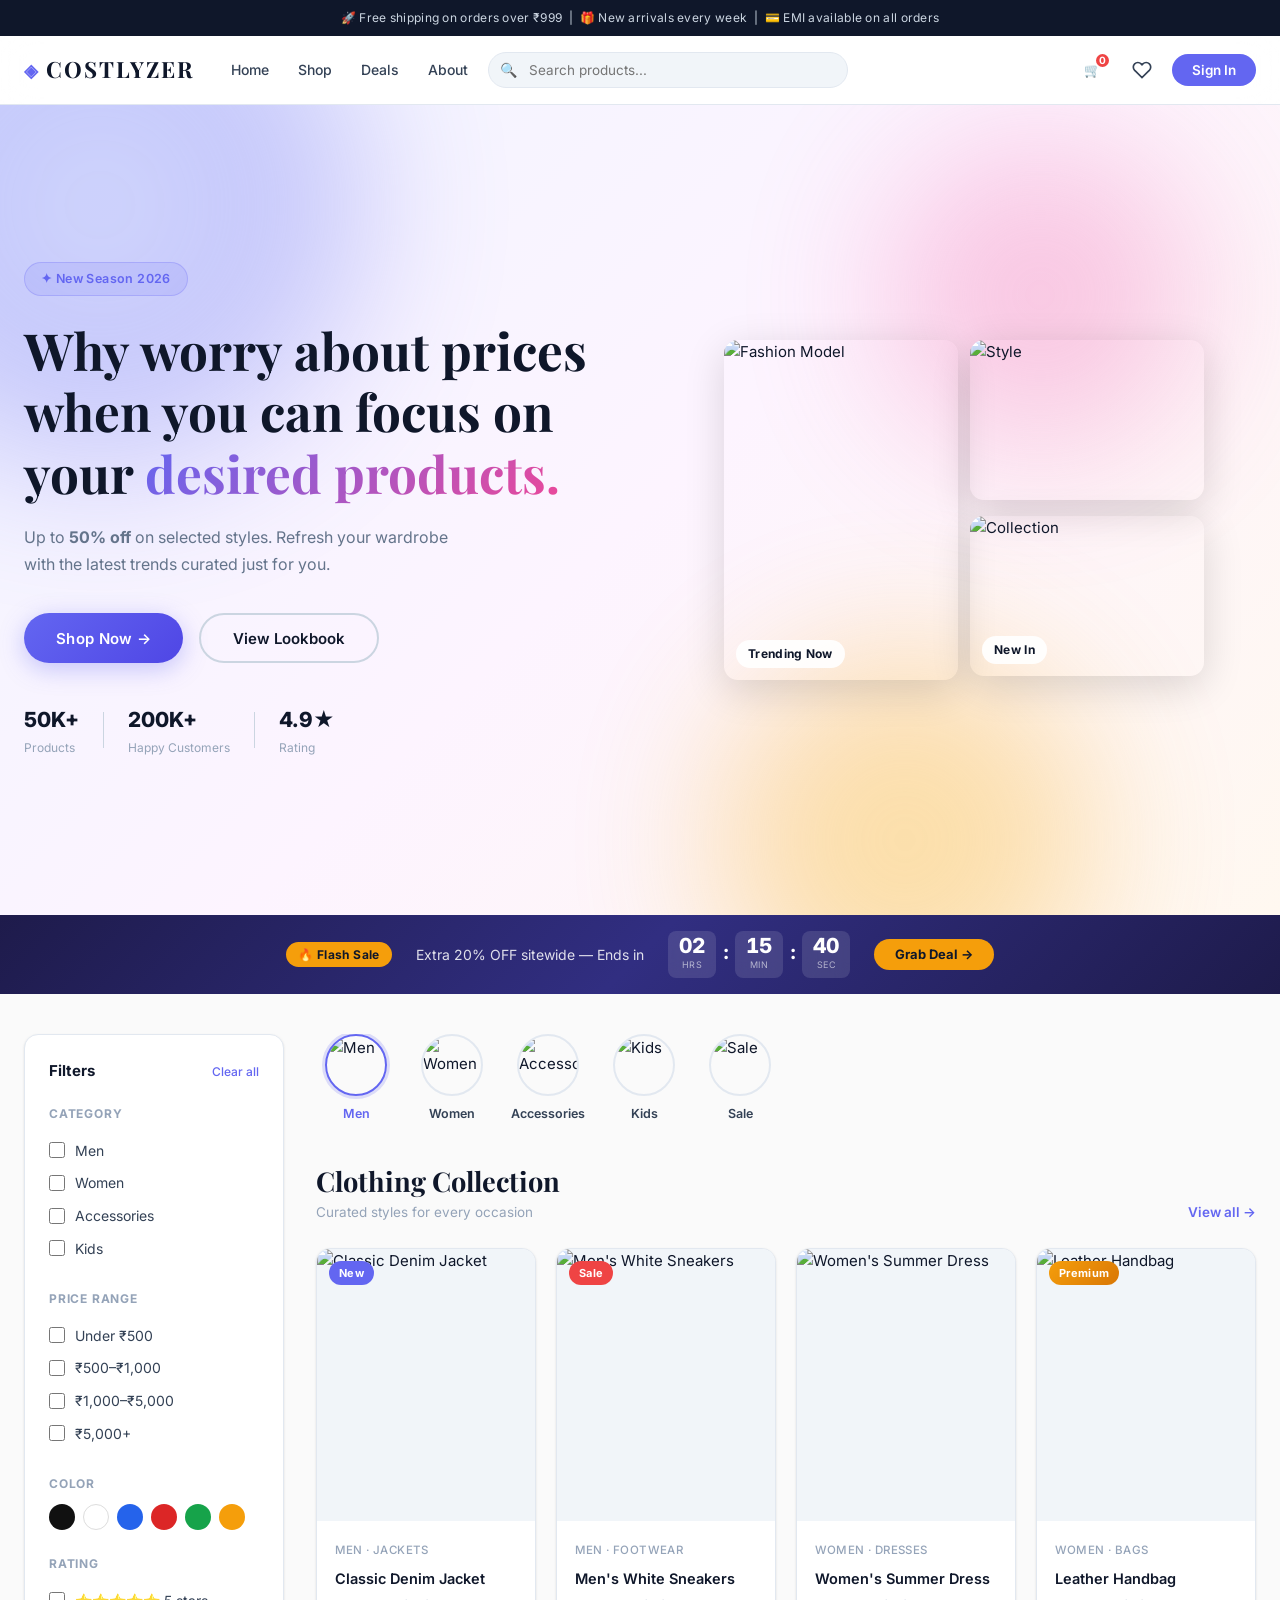
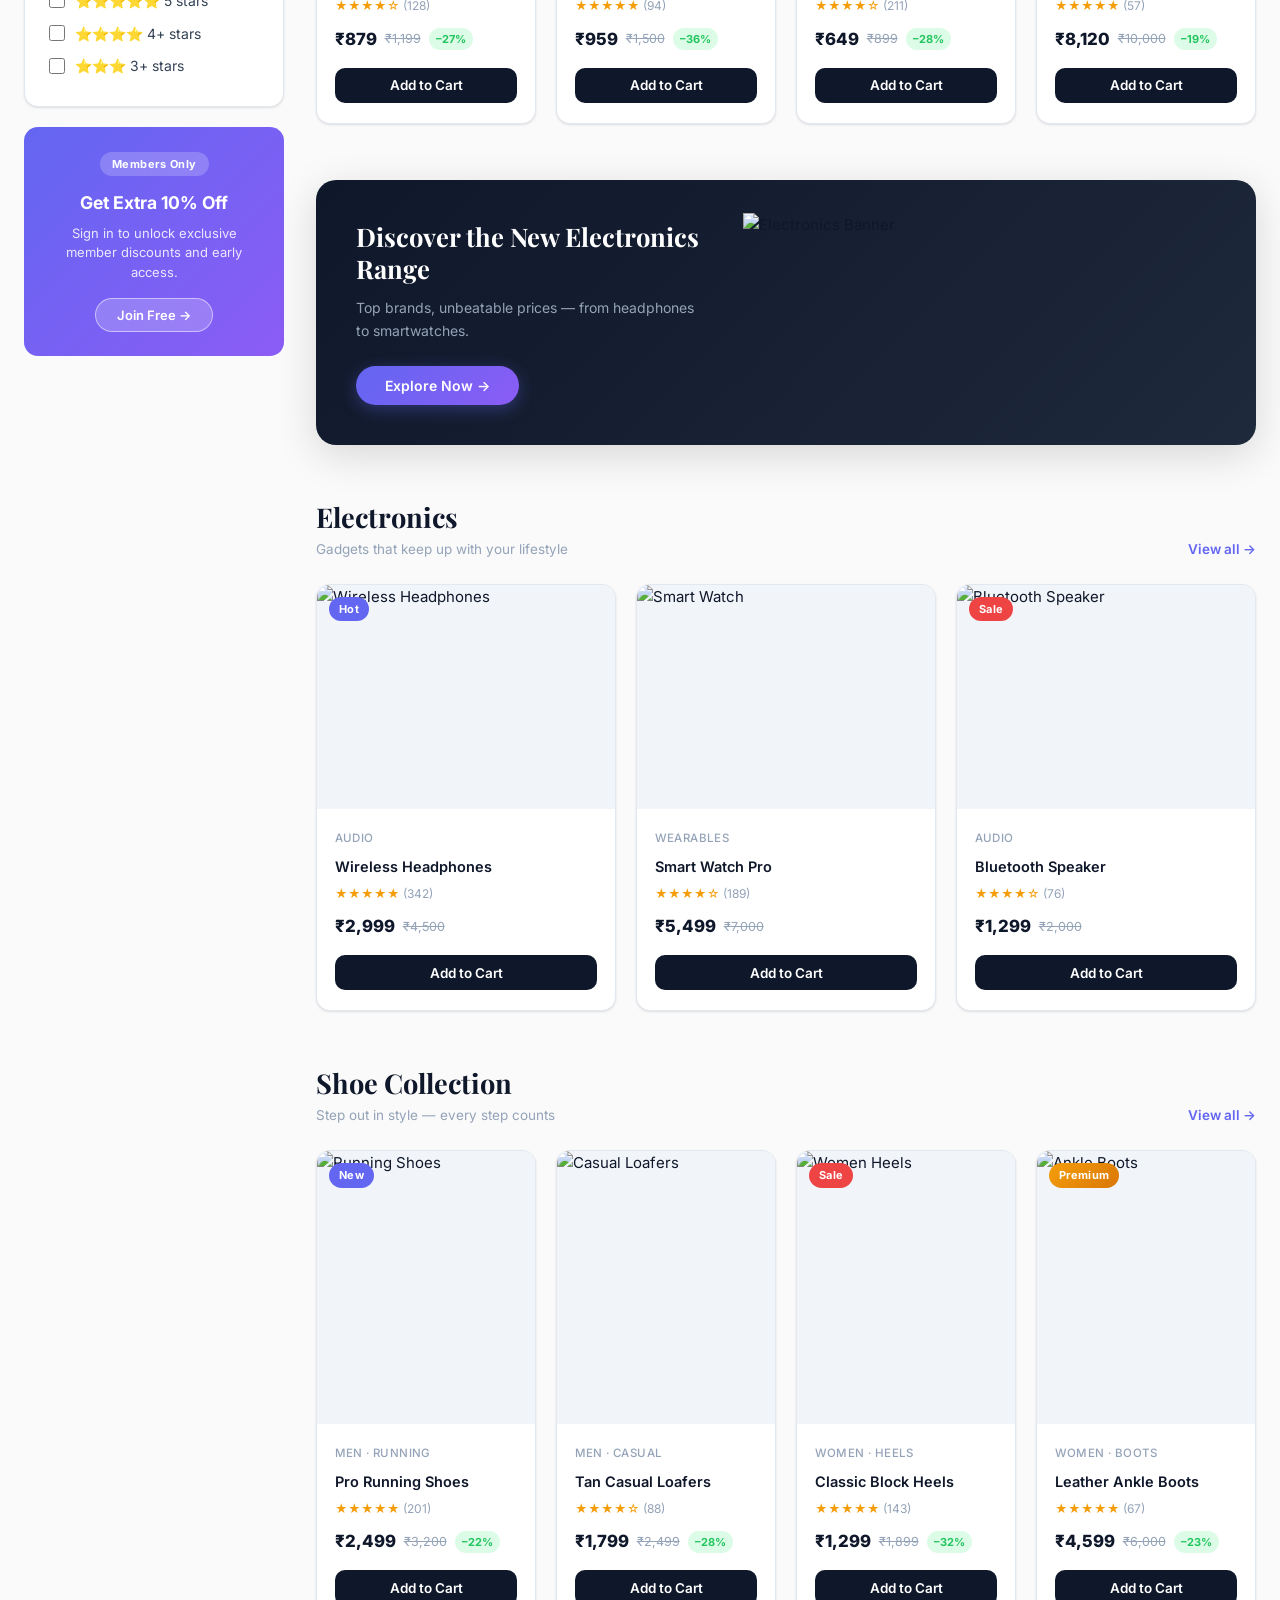
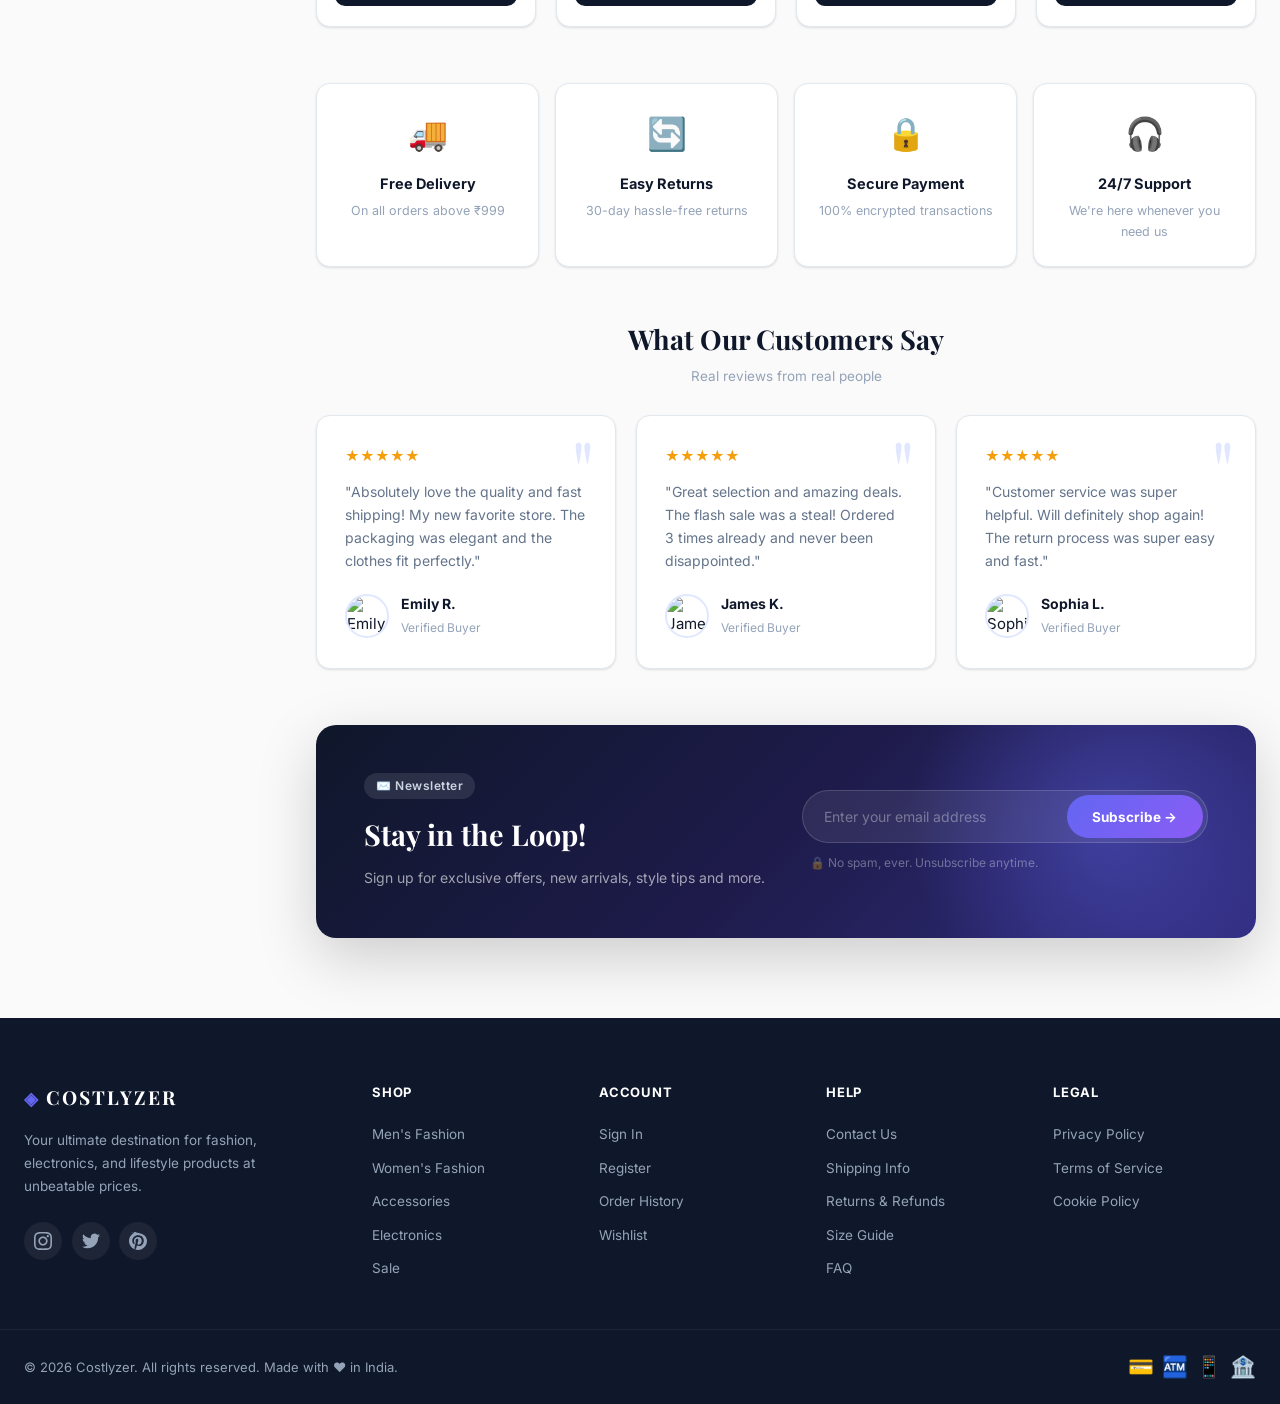
==== commit 3f62277d: "Update" ====
--- a/index.html
+++ b/index.html
@@ -1,6 +1,6 @@
+
 <!doctype html>
 <html lang="en">
-
 
 <head>
   <meta charset="utf-8" />
@@ -38,7 +38,7 @@
 
       <div class="search-wrap">
         <span class="search-icon">🔍</span>
-        <input class="search" placeholder="Search products..." aria-label="Search">
+        <input  id="searchInput" class="search" placeholder="Search products..." aria-label="Search">
       </div>
 
       <div class="header-actions">
@@ -210,7 +210,7 @@
       </div>
 
       <!-- ── Section: Clothing ── -->
-      <section class="product-section reveal-up">
+      <section class="product-section reveal-up" id="products">
         <div class="section-header">
           <div>
             <h2 class="section-title">Clothing Collection</h2>
@@ -240,7 +240,7 @@
               </div>
               <button class="btn-add-cart" data-name="Classic Denim Jacket" data-price="879"
                 data-img="https://i.pinimg.com/736x/dc/7c/9d/dc7c9d7ba05968aebb1515215b6c7b1e.jpg"
-                data-desc="Premium classic denim jacket for men with stylish fit.">
+                data-desc="Stylish denim jacket for all seasons">
                 Add to Cart
               </button>
             </div>
@@ -265,9 +265,9 @@
                 <span class="price-original">₹1,500</span>
                 <span class="discount-badge">–36%</span>
               </div>
-              <button class="btn-add-cart" data-name="Classic Denim Jacket" data-price="879"
+              <button class="btn-add-cart" data-name="Men's White Sneakers" data-price="959"
                 data-img="https://i.pinimg.com/1200x/9b/07/fd/9b07fd15394d1fd5a9d0c476c3f187c8.jpg"
-                data-desc="Classic sneakers for men with stylish fit.">
+                data-desc="Men's Sneaker Comfortable and Stylish">
                 Add to Cart
               </button>
             </div>
@@ -300,7 +300,7 @@
           </article>
 
           <article class="product-card stagger-4">
-           <div class="product-img-wrap">
+            <div class="product-img-wrap">
               <img src="https://i.pinimg.com/736x/36/c8/1f/36c81f2b4be4cc82748cabb708ad227b.jpg" alt="Leather Handbag">
               <div class="product-overlay">
                 <button class="quick-view">Quick View</button>
@@ -340,7 +340,7 @@
       </div>
 
       <!-- ── Section: Electronics ── -->
-      <section class="product-section reveal-up">
+      <section class="product-section reveal-up" id="products">
         <div class="section-header">
           <div>
             <h2 class="section-title">Electronics</h2>
@@ -422,7 +422,7 @@
       </section>
 
       <!-- ── Section: Shoes ── -->
-      <section class="product-section reveal-up">
+      <section class="product-section reveal-up" id="products">
         <div class="section-header">
           <div>
             <h2 class="section-title">Shoe Collection</h2>
@@ -725,7 +725,7 @@
         <strong>Total:</strong>
         <span id="cartTotal">₹0</span>
       </div>
-      <button id="checkoutBtn"  class="checkout-btn">Checkout</button>
+      <button class="checkout-btn" onclick="goToCheckout()">Checkout</button>
     </div>
   </div>
 
@@ -744,751 +744,4 @@
 
 <script src="script.js"></script>
 
-
-=======
-<!doctype html>
-<html lang="en">
-
-<head>
-  <meta charset="utf-8" />
-  <meta name="viewport" content="width=device-width,initial-scale=1" />
-  <title>Costlyzer — Shop Smarter</title>
-
-  <link
-    href="https://fonts.googleapis.com/css2?family=Inter:wght@300;400;500;600;700;800&family=Playfair+Display:wght@400;600;700&display=swap"
-    rel="stylesheet">
-  <link rel="stylesheet" href="styles.css">
-</head>
-
-<body>
-
-  <!-- ══════════════════ TOP ANNOUNCEMENT BAR ══════════════════ -->
-  <div class="announcement-bar">
-    <span>🚀 Free shipping on orders over ₹999 &nbsp;|&nbsp; 🎁 New arrivals every week &nbsp;|&nbsp; 💳 EMI available
-      on all orders</span>
-  </div>
-
-  <!-- ══════════════════ HEADER ══════════════════ -->
-  <header class="header" id="mainHeader">
-    <div class="container header-inner">
-      <div class="brand">
-        <span class="brand-icon">◈</span>
-        COSTLYZER
-      </div>
-
-      <nav class="nav-links">
-        <a href="#">Home</a>
-        <a href="#">Shop</a>
-        <a href="#">Deals</a>
-        <a href="#">About</a>
-      </nav>
-
-      <div class="search-wrap">
-        <span class="search-icon">🔍</span>
-        <input  id="searchInput" class="search" placeholder="Search products..." aria-label="Search">
-      </div>
-
-      <div class="header-actions">
-        <button class="icon-btn" id="cartBtn" title="Cart">
-          🛒
-          <span class="badge" id="cartCount">0</span>
-        </button>
-
-        <button class="icon-btn" title="Wishlist">
-          <svg width="20" height="20" fill="none" stroke="currentColor" stroke-width="2" viewBox="0 0 24 24">
-            <path
-              d="M20.84 4.61a5.5 5.5 0 0 0-7.78 0L12 5.67l-1.06-1.06a5.5 5.5 0 0 0-7.78 7.78l1.06 1.06L12 21.23l7.78-7.78 1.06-1.06a5.5 5.5 0 0 0 0-7.78z" />
-          </svg>
-        </button>
-
-        <button class="btn-primary">Sign In</button>
-      </div>
-      <button class="hamburger" id="hamburger" aria-label="Menu">
-        <span></span><span></span><span></span>
-      </button>
-    </div>
-  </header>
-
-  <!-- ══════════════════ HERO ══════════════════ -->
-  <section class="hero">
-    <div class="hero-bg-shapes">
-      <div class="shape shape-1"></div>
-      <div class="shape shape-2"></div>
-      <div class="shape shape-3"></div>
-    </div>
-
-    <div class="container hero-inner">
-      <div class="hero-left reveal-left">
-        <div class="hero-badge">✦ New Season 2026</div>
-        <h1 class="hero-title">
-          Why worry about prices when you can focus on your
-          <span class="gradient-text">desired products.</span>
-        </h1>
-        <p class="hero-lead">Up to <strong>50% off</strong> on selected styles. Refresh your wardrobe with the latest
-          trends curated just for you.</p>
-        <div class="hero-btns">
-          <button class="btn-hero-primary">Shop Now →</button>
-          <button class="btn-hero-outline">View Lookbook</button>
-        </div>
-        <div class="hero-stats">
-          <div class="stat"><strong>50K+</strong><span>Products</span></div>
-          <div class="stat-divider"></div>
-          <div class="stat"><strong>200K+</strong><span>Happy Customers</span></div>
-          <div class="stat-divider"></div>
-          <div class="stat"><strong>4.9★</strong><span>Rating</span></div>
-        </div>
-      </div>
-
-      <div class="hero-right reveal-right">
-        <div class="hero-mosaic">
-          <div class="mosaic-card card-main">
-            <img src="https://i.pinimg.com/1200x/de/44/da/de44da06bc658bae2cd9b1b931cc1109.jpg" alt="Fashion Model">
-            <div class="mosaic-label">Trending Now</div>
-          </div>
-          <div class="mosaic-card card-sm card-sm-1">
-            <img src="https://i.pinimg.com/736x/68/fa/16/68fa163f419ea4dff33e914e02b8d2a3.jpg" alt="Style">
-          </div>
-          <div class="mosaic-card card-sm card-sm-2">
-            <img src="https://i.pinimg.com/1200x/ec/a0/04/eca004976e4bbe3826e4c8077d6852af.jpg" alt="Collection">
-            <div class="mosaic-label">New In</div>
-          </div>
-        </div>
-      </div>
-    </div>
-  </section>
-
-  <!-- ══════════════════ FLASH SALE BANNER ══════════════════ -->
-  <div class="flash-bar">
-    <div class="flash-inner">
-      <span class="flash-label">🔥 Flash Sale</span>
-      <span class="flash-text">Extra 20% OFF sitewide — Ends in</span>
-      <div class="flash-timer">
-        <div class="time-block"><span id="th">02</span><small>hrs</small></div>
-        <div class="time-sep">:</div>
-        <div class="time-block"><span id="tm">15</span><small>min</small></div>
-        <div class="time-sep">:</div>
-        <div class="time-block"><span id="ts">42</span><small>sec</small></div>
-      </div>
-      <button class="flash-cta">Grab Deal →</button>
-    </div>
-  </div>
-
-  <!-- ══════════════════ MAIN LAYOUT ══════════════════ -->
-  <main class="container layout">
-
-    <!-- ── Filters Sidebar ── -->
-    <aside class="filters reveal-left">
-      <div class="panel">
-        <div class="panel-header">
-          <h4>Filters</h4>
-          <button class="clear-btn">Clear all</button>
-        </div>
-
-        <div class="filter-group">
-          <label class="filter-title">Category</label>
-          <label class="filter-option"><input type="checkbox"> <span>Men</span></label>
-          <label class="filter-option"><input type="checkbox"> <span>Women</span></label>
-          <label class="filter-option"><input type="checkbox"> <span>Accessories</span></label>
-          <label class="filter-option"><input type="checkbox"> <span>Kids</span></label>
-        </div>
-
-        <div class="filter-group">
-          <label class="filter-title">Price Range</label>
-          <label class="filter-option"><input type="checkbox"> <span>Under ₹500</span></label>
-          <label class="filter-option"><input type="checkbox"> <span>₹500–₹1,000</span></label>
-          <label class="filter-option"><input type="checkbox"> <span>₹1,000–₹5,000</span></label>
-          <label class="filter-option"><input type="checkbox"> <span>₹5,000+</span></label>
-        </div>
-
-        <div class="filter-group">
-          <label class="filter-title">Color</label>
-          <div class="color-swatches">
-            <span class="swatch" style="background:#111" title="Black"></span>
-            <span class="swatch" style="background:#fff;border:1.5px solid #ddd" title="White"></span>
-            <span class="swatch" style="background:#2563eb" title="Blue"></span>
-            <span class="swatch" style="background:#dc2626" title="Red"></span>
-            <span class="swatch" style="background:#16a34a" title="Green"></span>
-            <span class="swatch" style="background:#f59e0b" title="Yellow"></span>
-          </div>
-        </div>
-
-        <div class="filter-group">
-          <label class="filter-title">Rating</label>
-          <label class="filter-option"><input type="checkbox"> <span>⭐⭐⭐⭐⭐ 5 stars</span></label>
-          <label class="filter-option"><input type="checkbox"> <span>⭐⭐⭐⭐ 4+ stars</span></label>
-          <label class="filter-option"><input type="checkbox"> <span>⭐⭐⭐ 3+ stars</span></label>
-        </div>
-      </div>
-
-      <!-- Promo box -->
-      <div class="promo-box">
-        <div class="promo-tag">Members Only</div>
-        <h5>Get Extra 10% Off</h5>
-        <p>Sign in to unlock exclusive member discounts and early access.</p>
-        <button class="btn-promo">Join Free →</button>
-      </div>
-    </aside>
-
-    <!-- ── Content Column ── -->
-    <section class="content">
-
-      <!-- Category Chips -->
-      <div class="chips reveal-up">
-        <div class="chip active">
-          <img src="https://picsum.photos/seed/men2/80/80" alt="Men">
-          <strong>Men</strong>
-        </div>
-        <div class="chip">
-          <img src="https://picsum.photos/seed/woman2/80/80" alt="Women">
-          <strong>Women</strong>
-        </div>
-        <div class="chip">
-          <img src="https://picsum.photos/seed/acc2/80/80" alt="Accessories">
-          <strong>Accessories</strong>
-        </div>
-        <div class="chip">
-          <img src="https://picsum.photos/seed/kids2/80/80" alt="Kids">
-          <strong>Kids</strong>
-        </div>
-        <div class="chip">
-          <img src="https://picsum.photos/seed/sale2/80/80" alt="Sale">
-          <strong>Sale</strong>
-        </div>
-      </div>
-
-      <!-- ── Section: Clothing ── -->
-      <section class="product-section reveal-up" id="products">
-        <div class="section-header">
-          <div>
-            <h2 class="section-title">Clothing Collection</h2>
-            <p class="section-sub">Curated styles for every occasion</p>
-          </div>
-          <a href="#" class="view-all">View all →</a>
-        </div>
-        <div class="grid">
-          <article class="product-card stagger-1">
-            <div class="product-img-wrap">
-              <img src="https://i.pinimg.com/736x/dc/7c/9d/dc7c9d7ba05968aebb1515215b6c7b1e.jpg"
-                alt="Classic Denim Jacket">
-              <div class="product-overlay">
-                <button class="quick-view">Quick View</button>
-              </div>
-              <span class="badge-tag">New</span>
-              <button class="wish-btn">♡</button>
-            </div>
-            <div class="product-info">
-              <span class="product-cat">Men · Jackets</span>
-              <h3>Classic Denim Jacket</h3>
-              <div class="stars">★★★★☆ <span>(128)</span></div>
-              <div class="price-row">
-                <span class="price">₹879</span>
-                <span class="price-original">₹1,199</span>
-                <span class="discount-badge">–27%</span>
-              </div>
-              <button class="btn-add-cart" data-name="Classic Denim Jacket" data-price="879"
-                data-img="https://i.pinimg.com/736x/dc/7c/9d/dc7c9d7ba05968aebb1515215b6c7b1e.jpg"
-                data-desc="Stylish denim jacket for all seasons">
-                Add to Cart
-              </button>
-            </div>
-          </article>
-
-          <article class="product-card stagger-2">
-            <div class="product-img-wrap">
-              <img src="https://i.pinimg.com/1200x/9b/07/fd/9b07fd15394d1fd5a9d0c476c3f187c8.jpg"
-                alt="Men's White Sneakers">
-              <div class="product-overlay">
-                <button class="quick-view">Quick View</button>
-              </div>
-              <span class="badge-tag sale-tag">Sale</span>
-              <button class="wish-btn">♡</button>
-            </div>
-            <div class="product-info">
-              <span class="product-cat">Men · Footwear</span>
-              <h3>Men's White Sneakers</h3>
-              <div class="stars">★★★★★ <span>(94)</span></div>
-              <div class="price-row">
-                <span class="price">₹959</span>
-                <span class="price-original">₹1,500</span>
-                <span class="discount-badge">–36%</span>
-              </div>
-              <button class="btn-add-cart" data-name="Men's White Sneakers" data-price="959"
-                data-img="https://i.pinimg.com/1200x/9b/07/fd/9b07fd15394d1fd5a9d0c476c3f187c8.jpg"
-                data-desc="Men's Sneaker Comfortable and Stylish">
-                Add to Cart
-              </button>
-            </div>
-          </article>
-
-          <article class="product-card stagger-3">
-            <div class="product-img-wrap">
-              <img src="https://i.pinimg.com/736x/65/24/80/6524806f7d31d531f685705a2061e4d3.jpg"
-                alt="Women's Summer Dress">
-              <div class="product-overlay">
-                <button class="quick-view">Quick View</button>
-              </div>
-              <button class="wish-btn">♡</button>
-            </div>
-            <div class="product-info">
-              <span class="product-cat">Women · Dresses</span>
-              <h3>Women's Summer Dress</h3>
-              <div class="stars">★★★★☆ <span>(211)</span></div>
-              <div class="price-row">
-                <span class="price">₹649</span>
-                <span class="price-original">₹899</span>
-                <span class="discount-badge">–28%</span>
-              </div>
-              <button class="btn-add-cart" data-name="Women's Summer Dress" data-price="899"
-                data-img="https://i.pinimg.com/736x/65/24/80/6524806f7d31d531f685705a2061e4d3.jpg"
-                data-desc="Beautiful floral dress for summers">
-                Add to Cart
-              </button>
-            </div>
-          </article>
-
-          <article class="product-card stagger-4">
-            <div class="product-img-wrap">
-              <img src="https://i.pinimg.com/736x/36/c8/1f/36c81f2b4be4cc82748cabb708ad227b.jpg" alt="Leather Handbag">
-              <div class="product-overlay">
-                <button class="quick-view">Quick View</button>
-              </div>
-              <span class="badge-tag premium-tag">Premium</span>
-              <button class="wish-btn">♡</button>
-            </div>
-            <div class="product-info">
-              <span class="product-cat">Women · Bags</span>
-              <h3>Leather Handbag</h3>
-              <div class="stars">★★★★★ <span>(57)</span></div>
-              <div class="price-row">
-                <span class="price">₹8,120</span>
-                <span class="price-original">₹10,000</span>
-                <span class="discount-badge">–19%</span>
-              </div>
-              <button class="btn-add-cart" data-name="Leather Handbag" data-price="8120"
-                data-img="https://i.pinimg.com/736x/36/c8/1f/36c81f2b4be4cc82748cabb708ad227b.jpg"
-                data-desc="Authentic Leather Bag">
-                Add to Cart
-              </button>
-            </div>
-          </article>
-        </div>
-      </section>
-
-      <!-- ── Feature Banner ── -->
-      <div class="feature-banner reveal-up">
-        <div class="feature-banner-text">
-          <h3>Discover the New Electronics Range</h3>
-          <p>Top brands, unbeatable prices — from headphones to smartwatches.</p>
-          <button class="btn-banner">Explore Now →</button>
-        </div>
-        <div class="feature-banner-img">
-          <img src="https://picsum.photos/id/1/600/300" alt="Electronics Banner">
-        </div>
-      </div>
-
-      <!-- ── Section: Electronics ── -->
-      <section class="product-section reveal-up" id="products">
-        <div class="section-header">
-          <div>
-            <h2 class="section-title">Electronics</h2>
-            <p class="section-sub">Gadgets that keep up with your lifestyle</p>
-          </div>
-          <a href="#" class="view-all">View all →</a>
-        </div>
-        <div class="grid grid-3">
-          <article class="product-card mini stagger-1">
-            <div class="product-img-wrap">
-              <img src="https://i.pinimg.com/1200x/51/2d/58/512d584edb28f2c13a87744cd4bd58c0.jpg"
-                alt="Wireless Headphones">
-              <div class="product-overlay"><button class="quick-view">Quick View</button></div>
-              <span class="badge-tag">Hot</span>
-              <button class="wish-btn">♡</button>
-            </div>
-            <div class="product-info">
-              <span class="product-cat">Audio</span>
-              <h3>Wireless Headphones</h3>
-              <div class="stars">★★★★★ <span>(342)</span></div>
-              <div class="price-row">
-                <span class="price">₹2,999</span>
-                <span class="price-original">₹4,500</span>
-              </div>
-              <button class="btn-add-cart" data-name="Wireless Headphones" data-price="2999"
-                data-img="https://i.pinimg.com/1200x/51/2d/58/512d584edb28f2c13a87744cd4bd58c0.jpg"
-                data-desc="Dolby Sound Headphones">
-                Add to Cart
-              </button>
-            </div>
-          </article>
-
-          <article class="product-card mini stagger-2">
-            <div class="product-img-wrap">
-              <img src="https://i.pinimg.com/736x/2d/c0/9d/2dc09d8599573d971ced60ebef6e59d0.jpg" alt="Smart Watch">
-              <div class="product-overlay"><button class="quick-view">Quick View</button></div>
-              <button class="wish-btn">♡</button>
-            </div>
-            <div class="product-info">
-              <span class="product-cat">Wearables</span>
-              <h3>Smart Watch Pro</h3>
-              <div class="stars">★★★★☆ <span>(189)</span></div>
-              <div class="price-row">
-                <span class="price">₹5,499</span>
-                <span class="price-original">₹7,000</span>
-              </div>
-              <button class="btn-add-cart" data-name="Smart Watch Pro" data-price="5499"
-                data-img="https://i.pinimg.com/736x/2d/c0/9d/2dc09d8599573d971ced60ebef6e59d0.jpg"
-                data-desc="Smartwatch with latest features">
-                Add to Cart
-              </button>
-            </div>
-          </article>
-
-          <article class="product-card mini stagger-3">
-            <div class="product-img-wrap">
-              <img src="https://i.pinimg.com/1200x/3b/65/04/3b65042b9ca350c1128bde0ebb3a1b11.jpg"
-                alt="Bluetooth Speaker">
-              <div class="product-overlay"><button class="quick-view">Quick View</button></div>
-              <span class="badge-tag sale-tag">Sale</span>
-              <button class="wish-btn">♡</button>
-            </div>
-            <div class="product-info">
-              <span class="product-cat">Audio</span>
-              <h3>Bluetooth Speaker</h3>
-              <div class="stars">★★★★☆ <span>(76)</span></div>
-              <div class="price-row">
-                <span class="price">₹1,299</span>
-                <span class="price-original">₹2,000</span>
-              </div>
-              <button class="btn-add-cart" data-name="Bluetooth Speaker" data-price="1299"
-                data-img="https://i.pinimg.com/1200x/3b/65/04/3b65042b9ca350c1128bde0ebb3a1b11.jpg"
-                data-desc="Better performance">
-                Add to Cart
-              </button>
-            </div>
-          </article>
-        </div>
-      </section>
-
-      <!-- ── Section: Shoes ── -->
-      <section class="product-section reveal-up" id="products">
-        <div class="section-header">
-          <div>
-            <h2 class="section-title">Shoe Collection</h2>
-            <p class="section-sub">Step out in style — every step counts</p>
-          </div>
-          <a href="#" class="view-all">View all →</a>
-        </div>
-        <div class="grid">
-          <article class="product-card stagger-1">
-            <div class="product-img-wrap">
-              <img src="https://i.pinimg.com/1200x/25/ac/55/25ac5568a407827e7775e330df14d71c.jpg" alt="Running Shoes">
-              <div class="product-overlay"><button class="quick-view">Quick View</button></div>
-              <span class="badge-tag">New</span>
-              <button class="wish-btn">♡</button>
-            </div>
-            <div class="product-info">
-              <span class="product-cat">Men · Running</span>
-              <h3>Pro Running Shoes</h3>
-              <div class="stars">★★★★★ <span>(201)</span></div>
-              <div class="price-row">
-                <span class="price">₹2,499</span>
-                <span class="price-original">₹3,200</span>
-                <span class="discount-badge">–22%</span>
-              </div>
-              <button class="btn-add-cart" data-name="Running Shoes" data-price="2499"
-                data-img="https://i.pinimg.com/1200x/25/ac/55/25ac5568a407827e7775e330df14d71c.jpg"
-                data-desc="Running men shoes comfortable for daily use">
-                Add to Cart
-              </button>
-
-            </div>
-          </article>
-
-          <article class="product-card stagger-2">
-            <div class="product-img-wrap">
-              <img src="https://i.pinimg.com/1200x/25/ac/55/25ac5568a407827e7775e330df14d71c.jpg" alt="Casual Loafers">
-              <div class="product-overlay"><button class="quick-view">Quick View</button></div>
-              <button class="wish-btn">♡</button>
-            </div>
-            <div class="product-info">
-              <span class="product-cat">Men · Casual</span>
-              <h3>Tan Casual Loafers</h3>
-              <div class="stars">★★★★☆ <span>(88)</span></div>
-              <div class="price-row">
-                <span class="price">₹1,799</span>
-                <span class="price-original">₹2,499</span>
-                <span class="discount-badge">–28%</span>
-              </div>
-              <button class="btn-add-cart" data-name="Tan Casual Loafers" data-price="1799"
-                data-img="https://i.pinimg.com/1200x/25/ac/55/25ac5568a407827e7775e330df14d71c.jpg"
-                data-desc="Casual Loafers">
-                Add to Cart
-              </button>
-            </div>
-          </article>
-
-          <article class="product-card stagger-3">
-            <div class="product-img-wrap">
-              <img src="https://i.pinimg.com/736x/a0/43/e7/a043e7845685f47f4f4075ffb6789d28.jpg" alt="Women Heels">
-              <div class="product-overlay"><button class="quick-view">Quick View</button></div>
-              <span class="badge-tag sale-tag">Sale</span>
-              <button class="wish-btn">♡</button>
-            </div>
-            <div class="product-info">
-              <span class="product-cat">Women · Heels</span>
-              <h3>Classic Block Heels</h3>
-              <div class="stars">★★★★★ <span>(143)</span></div>
-              <div class="price-row">
-                <span class="price">₹1,299</span>
-                <span class="price-original">₹1,899</span>
-                <span class="discount-badge">–32%</span>
-              </div>
-              <button class="btn-add-cart" data-name="Classic Block Heels " data-price="1299"
-                data-img="https://i.pinimg.com/736x/a0/43/e7/a043e7845685f47f4f4075ffb6789d28.jpg"
-                data-desc="Classic heels perfectly designed for special occasions">Add to Cart</button>
-
-            </div>
-          </article>
-
-          <article class="product-card stagger-4">
-            <div class="product-img-wrap">
-              <img src="" alt="Ankle Boots">
-              <div class="product-overlay"><button class="quick-view">Quick View</button></div>
-              <span class="badge-tag premium-tag">Premium</span>
-              <button class="wish-btn">♡</button>
-            </div>
-            <div class="product-info">
-              <span class="product-cat">Women · Boots</span>
-              <h3>Leather Ankle Boots</h3>
-              <div class="stars">★★★★★ <span>(67)</span></div>
-              <div class="price-row">
-                <span class="price">₹4,599</span>
-                <span class="price-original">₹6,000</span>
-                <span class="discount-badge">–23%</span>
-              </div>
-              <button class="btn-add-cart" data-name="Leather Ankle Boots" data-price="4599">Add to Cart</button>
-
-            </div>
-          </article>
-        </div>
-      </section>
-
-
-
-      <!-- ── Why Choose Us ── -->
-      <div class="features-row reveal-up">
-        <div class="feature-item stagger-1">
-          <div class="feature-icon">🚚</div>
-          <h5>Free Delivery</h5>
-          <p>On all orders above ₹999</p>
-        </div>
-        <div class="feature-item stagger-2">
-          <div class="feature-icon">🔄</div>
-          <h5>Easy Returns</h5>
-          <p>30-day hassle-free returns</p>
-        </div>
-        <div class="feature-item stagger-3">
-          <div class="feature-icon">🔒</div>
-          <h5>Secure Payment</h5>
-          <p>100% encrypted transactions</p>
-        </div>
-        <div class="feature-item stagger-4">
-          <div class="feature-icon">🎧</div>
-          <h5>24/7 Support</h5>
-          <p>We're here whenever you need us</p>
-        </div>
-      </div>
-
-      <!-- ── Testimonials ── -->
-      <div class="testimonials-section reveal-up">
-        <div class="section-header centered">
-          <h2 class="section-title">What Our Customers Say</h2>
-          <p class="section-sub">Real reviews from real people</p>
-        </div>
-        <div class="testimonials-grid">
-          <div class="test-card stagger-1">
-            <div class="test-stars">★★★★★</div>
-            <p>"Absolutely love the quality and fast shipping! My new favorite store. The packaging was elegant and the
-              clothes fit perfectly."</p>
-            <div class="test-author">
-              <img src="https://picsum.photos/seed/emily/60/60" alt="Emily R.">
-              <div>
-                <strong>Emily R.</strong>
-                <span>Verified Buyer</span>
-              </div>
-            </div>
-          </div>
-
-          <div class="test-card stagger-2">
-            <div class="test-stars">★★★★★</div>
-            <p>"Great selection and amazing deals. The flash sale was a steal! Ordered 3 times already and never been
-              disappointed."</p>
-            <div class="test-author">
-              <img src="https://picsum.photos/seed/james/60/60" alt="James K.">
-              <div>
-                <strong>James K.</strong>
-                <span>Verified Buyer</span>
-              </div>
-            </div>
-          </div>
-
-          <div class="test-card stagger-3">
-            <div class="test-stars">★★★★★</div>
-            <p>"Customer service was super helpful. Will definitely shop again! The return process was super easy and
-              fast."</p>
-            <div class="test-author">
-              <img src="https://picsum.photos/seed/sophia/60/60" alt="Sophia L.">
-              <div>
-                <strong>Sophia L.</strong>
-                <span>Verified Buyer</span>
-              </div>
-            </div>
-          </div>
-        </div>
-      </div>
-
-      <!-- ── Newsletter ── -->
-      <div class="newsletter reveal-up">
-        <div class="newsletter-glow"></div>
-        <div class="newsletter-inner">
-          <div class="newsletter-text">
-            <span class="nl-tag">✉️ Newsletter</span>
-            <h3>Stay in the Loop!</h3>
-            <p>Sign up for exclusive offers, new arrivals, style tips and more.</p>
-          </div>
-          <form class="newsletter-form" onsubmit="handleSubscribe(event)">
-            <div class="nl-input-wrap">
-              <input placeholder="Enter your email address" type="email" required>
-              <button class="btn-subscribe" type="submit">Subscribe →</button>
-            </div>
-            <p class="nl-note">🔒 No spam, ever. Unsubscribe anytime.</p>
-          </form>
-        </div>
-      </div>
-
-    </section><!-- /content -->
-  </main>
-
-  <!-- ══════════════════ FOOTER ══════════════════ -->
-  <footer class="footer">
-    <div class="footer-top">
-      <div class="footer-brand">
-        <div class="brand">
-          <span class="brand-icon">◈</span> COSTLYZER
-        </div>
-        <p>Your ultimate destination for fashion, electronics, and lifestyle products at unbeatable prices.</p>
-        <div class="footer-socials">
-          <a class="social-btn" href="#" title="Instagram">
-            <svg width="18" height="18" fill="currentColor" viewBox="0 0 24 24">
-              <path
-                d="M12 2.163c3.204 0 3.584.012 4.85.07 3.252.148 4.771 1.691 4.919 4.919.058 1.265.069 1.645.069 4.849 0 3.205-.012 3.584-.069 4.849-.149 3.225-1.664 4.771-4.919 4.919-1.266.058-1.644.07-4.85.07-3.204 0-3.584-.012-4.849-.07-3.26-.149-4.771-1.699-4.919-4.92-.058-1.265-.07-1.644-.07-4.849 0-3.204.013-3.583.07-4.849.149-3.227 1.664-4.771 4.919-4.919 1.266-.057 1.645-.069 4.849-.069zm0-2.163c-3.259 0-3.667.014-4.947.072-4.358.2-6.78 2.618-6.98 6.98-.059 1.281-.073 1.689-.073 4.948 0 3.259.014 3.668.072 4.948.2 4.358 2.618 6.78 6.98 6.98 1.281.058 1.689.072 4.948.072 3.259 0 3.668-.014 4.948-.072 4.354-.2 6.782-2.618 6.979-6.98.059-1.28.073-1.689.073-4.948 0-3.259-.014-3.667-.072-4.947-.196-4.354-2.617-6.78-6.979-6.98-1.281-.059-1.69-.073-4.949-.073zm0 5.838c-3.403 0-6.162 2.759-6.162 6.162s2.759 6.163 6.162 6.163 6.162-2.759 6.162-6.163c0-3.403-2.759-6.162-6.162-6.162zm0 10.162c-2.209 0-4-1.79-4-4 0-2.209 1.791-4 4-4s4 1.791 4 4c0 2.21-1.791 4-4 4zm6.406-11.845c-.796 0-1.441.645-1.441 1.44s.645 1.44 1.441 1.44c.795 0 1.439-.645 1.439-1.44s-.644-1.44-1.439-1.44z" />
-            </svg>
-          </a>
-          <a class="social-btn" href="#" title="Twitter">
-            <svg width="18" height="18" fill="currentColor" viewBox="0 0 24 24">
-              <path
-                d="M23.953 4.57a10 10 0 01-2.825.775 4.958 4.958 0 002.163-2.723c-.951.555-2.005.959-3.127 1.184a4.92 4.92 0 00-8.384 4.482C7.69 8.095 4.067 6.13 1.64 3.162a4.822 4.822 0 00-.666 2.475c0 1.71.87 3.213 2.188 4.096a4.904 4.904 0 01-2.228-.616v.06a4.923 4.923 0 003.946 4.827 4.996 4.996 0 01-2.212.085 4.936 4.936 0 004.604 3.417 9.867 9.867 0 01-6.102 2.105c-.39 0-.779-.023-1.17-.067a13.995 13.995 0 007.557 2.209c9.053 0 13.998-7.496 13.998-13.985 0-.21 0-.42-.015-.63A9.935 9.935 0 0024 4.59z" />
-            </svg>
-          </a>
-          <a class="social-btn" href="#" title="Pinterest">
-            <svg width="18" height="18" fill="currentColor" viewBox="0 0 24 24">
-              <path
-                d="M12.017 0C5.396 0 .029 5.367.029 11.987c0 5.079 3.158 9.417 7.618 11.162-.105-.949-.2-2.405.042-3.441.218-.937 1.407-5.965 1.407-5.965s-.359-.719-.359-1.782c0-1.668.967-2.914 2.171-2.914 1.023 0 1.518.769 1.518 1.69 0 1.029-.655 2.568-.994 3.995-.283 1.194.599 2.169 1.777 2.169 2.133 0 3.772-2.249 3.772-5.495 0-2.873-2.064-4.882-5.012-4.882-3.414 0-5.418 2.561-5.418 5.207 0 1.031.397 2.138.893 2.738a.36.36 0 01.083.345l-.333 1.36c-.053.22-.174.267-.402.161-1.499-.698-2.436-2.889-2.436-4.649 0-3.785 2.75-7.262 7.929-7.262 4.163 0 7.398 2.967 7.398 6.931 0 4.136-2.607 7.464-6.227 7.464-1.216 0-2.359-.632-2.75-1.378l-.748 2.853c-.271 1.043-1.002 2.35-1.492 3.146C9.57 23.812 10.763 24.009 12.017 24.009c6.624 0 11.99-5.367 11.99-11.988C24.007 5.367 18.641.001.012.001z" />
-            </svg>
-          </a>
-        </div>
-      </div>
-
-      <div class="footer-links">
-        <div class="footer-col">
-          <h5>Shop</h5>
-          <ul>
-            <li><a href="#">Men's Fashion</a></li>
-            <li><a href="#">Women's Fashion</a></li>
-            <li><a href="#">Accessories</a></li>
-            <li><a href="#">Electronics</a></li>
-            <li><a href="#">Sale</a></li>
-          </ul>
-        </div>
-
-        <div class="footer-col">
-          <h5>Account</h5>
-          <ul>
-            <li><a href="#">Sign In</a></li>
-            <li><a href="#">Register</a></li>
-            <li><a href="#">Order History</a></li>
-            <li><a href="#">Wishlist</a></li>
-          </ul>
-        </div>
-
-        <div class="footer-col">
-          <h5>Help</h5>
-          <ul>
-            <li><a href="#">Contact Us</a></li>
-            <li><a href="#">Shipping Info</a></li>
-            <li><a href="#">Returns & Refunds</a></li>
-            <li><a href="#">Size Guide</a></li>
-            <li><a href="#">FAQ</a></li>
-          </ul>
-        </div>
-
-        <div class="footer-col">
-          <h5>Legal</h5>
-          <ul>
-            <li><a href="#">Privacy Policy</a></li>
-            <li><a href="#">Terms of Service</a></li>
-            <li><a href="#">Cookie Policy</a></li>
-          </ul>
-        </div>
-      </div>
-    </div>
-
-    <div class="footer-bottom">
-      <p>© 2026 Costlyzer. All rights reserved. Made with ♥ in India.</p>
-      <div class="payment-icons">
-        <span>💳</span><span>🏧</span><span>📱</span><span>🏦</span>
-      </div>
-    </div>
-  </footer>
-
-  <!-- Back to Top -->
-  <button class="back-to-top" id="backToTop" title="Back to top">↑</button>
-
-
-  <!-- 🛒 Cart Drawer -->
-  <div class="cart-overlay" id="cartOverlay"></div>
-
-  <div class="cart-drawer" id="cartDrawer">
-    <div class="cart-header">
-      <h3>Your Cart</h3>
-      <button id="closeCart">✕</button>
-    </div>
-
-    <div class="cart-items" id="cartItems">
-      <p class="empty">Your cart is empty</p>
-    </div>
-
-    <div class="cart-footer">
-      <div class="cart-total">
-        <strong>Total:</strong>
-        <span id="cartTotal">₹0</span>
-      </div>
-      <button class="checkout-btn" onclick="goToCheckout()">Checkout</button>
-    </div>
-  </div>
-
-  <div id="productModal" class="modal">
-    <div class="modal-content">
-      <span id="closeModal">✖</span>
-      <img id="modalImg" width="200">
-      <h3 id="modalName"></h3>
-      <p id="modalDesc"></p>
-      <p id="modalPrice"></p>
-    </div>
-  </div>
-
-
-</body>
-
-<script src="script.js"></script>
-
 </html>
--- a/styles.css
+++ b/styles.css
@@ -1,3 +1,4 @@
+
 *, *::before, *::after { box-sizing: border-box; margin: 0; padding: 0; }
 
 :root {
@@ -1348,3 +1349,1354 @@
     border-radius: 10px;
     margin-bottom: 10px;
 }
+*, *::before, *::after { box-sizing: border-box; margin: 0; padding: 0; }
+
+:root {
+  --primary:       #6366f1;
+  --primary-dark:  #4f46e5;
+  --primary-light: #e0e7ff;
+  --accent:        #f59e0b;
+  --accent-dark:   #d97706;
+  --danger:        #ef4444;
+  --success:       #22c55e;
+  --dark:          #0f172a;
+  --dark-2:        #1e293b;
+  --gray-1:        #334155;
+  --gray-2:        #64748b;
+  --gray-3:        #94a3b8;
+  --gray-4:        #cbd5e1;
+  --gray-5:        #e2e8f0;
+  --gray-6:        #f1f5f9;
+  --white:         #ffffff;
+  --radius:        14px;
+  --radius-lg:     20px;
+  --shadow-sm:     0 1px 3px rgba(0,0,0,.08), 0 1px 2px rgba(0,0,0,.05);
+  --shadow-md:     0 4px 16px rgba(0,0,0,.10);
+  --shadow-lg:     0 10px 40px rgba(0,0,0,.14);
+  --shadow-xl:     0 20px 60px rgba(0,0,0,.18);
+  --transition:    .35s cubic-bezier(.4,0,.2,1);
+}
+
+html { scroll-behavior: smooth; }
+
+body {
+  font-family: 'Inter', sans-serif;
+  font-size: 15px;
+  line-height: 1.65;
+  color: var(--dark);
+  background: #fafafa;
+  overflow-x: hidden;
+}
+
+a { text-decoration: none; color: inherit; }
+img { display: block; width: 100%; object-fit: cover; }
+ul { list-style: none; }
+button { cursor: pointer; border: none; font-family: inherit; }
+
+.container {
+  max-width: 1280px;
+  margin: 0 auto;
+  padding: 0 1.5rem;
+}
+
+
+/* ── Announcement Bar ──────────────────────────────────────────── */
+.announcement-bar {
+  background: var(--dark);
+  color: var(--gray-4);
+  text-align: center;
+  font-size: 12px;
+  letter-spacing: .3px;
+  padding: .5rem 1rem;
+  overflow: hidden;
+  white-space: nowrap;
+}
+.announcement-bar span {
+  display: inline-block;
+  animation: ticker 22s linear infinite;
+}
+@keyframes ticker {
+  0%   { transform: translateX(60vw); }
+  100% { transform: translateX(-100%); }
+}
+
+
+/* ── Header ───────────────────────────────────────────────────── */
+.header {
+  position: sticky;
+  top: 0;
+  z-index: 900;
+  background: rgba(255,255,255,.85);
+  backdrop-filter: blur(18px);
+  -webkit-backdrop-filter: blur(18px);
+  border-bottom: 1px solid var(--gray-5);
+  transition: box-shadow var(--transition);
+}
+.header.scrolled { box-shadow: 0 4px 24px rgba(0,0,0,.10); }
+
+.header-inner {
+  display: flex;
+  align-items: center;
+  gap: 1.25rem;
+  height: 68px;
+}
+
+.brand {
+  font-family: 'Playfair Display', serif;
+  font-weight: 700;
+  font-size: 1.4rem;
+  letter-spacing: 2px;
+  color: var(--dark);
+  display: flex;
+  align-items: center;
+  gap: .4rem;
+  white-space: nowrap;
+}
+.brand-icon { color: var(--primary); font-size: 1.1rem; }
+
+.nav-links {
+  display: flex;
+  gap: 1.8rem;
+  margin-left: 1rem;
+}
+.nav-links a {
+  font-size: 14px;
+  font-weight: 500;
+  color: var(--gray-1);
+  position: relative;
+  transition: color var(--transition);
+}
+.nav-links a::after {
+  content: '';
+  position: absolute;
+  bottom: -3px;
+  left: 0;
+  width: 0;
+  height: 2px;
+  background: var(--primary);
+  border-radius: 2px;
+  transition: width var(--transition);
+}
+.nav-links a:hover { color: var(--primary); }
+.nav-links a:hover::after { width: 100%; }
+
+.search-wrap {
+  flex: 1;
+  position: relative;
+  max-width: 360px;
+}
+.search-icon {
+  position: absolute;
+  left: 12px;
+  top: 50%;
+  transform: translateY(-50%);
+  font-size: 14px;
+  pointer-events: none;
+}
+.search {
+  width: 100%;
+  padding: .55rem 1rem .55rem 2.5rem;
+  border: 1.5px solid var(--gray-5);
+  border-radius: 999px;
+  background: var(--gray-6);
+  font-size: 13.5px;
+  font-family: inherit;
+  color: var(--dark);
+  outline: none;
+  transition: border-color var(--transition), box-shadow var(--transition), background var(--transition);
+}
+.search:focus {
+  border-color: var(--primary);
+  background: var(--white);
+  box-shadow: 0 0 0 3px rgba(99,102,241,.12);
+}
+
+.header-actions {
+  display: flex;
+  align-items: center;
+  gap: .6rem;
+  margin-left: auto;
+}
+
+.icon-btn {
+  position: relative;
+  width: 40px;
+  height: 40px;
+  border-radius: 50%;
+  background: transparent;
+  color: var(--gray-1);
+  display: flex;
+  align-items: center;
+  justify-content: center;
+  transition: background var(--transition), color var(--transition);
+}
+.icon-btn:hover { background: var(--gray-6); color: var(--primary); }
+.badge {
+  position: absolute;
+  top: 2px;
+  right: 2px;
+  width: 17px;
+  height: 17px;
+  background: var(--danger);
+  color: #fff;
+  border-radius: 50%;
+  font-size: 10px;
+  font-weight: 700;
+  display: flex;
+  align-items: center;
+  justify-content: center;
+  border: 2px solid #fff;
+}
+
+.btn-primary {
+  padding: .5rem 1.25rem;
+  background: var(--primary);
+  color: #fff;
+  border-radius: 999px;
+  font-size: 13.5px;
+  font-weight: 600;
+  transition: background var(--transition), transform var(--transition), box-shadow var(--transition);
+  white-space: nowrap;
+}
+.btn-primary:hover {
+  background: var(--primary-dark);
+  transform: translateY(-1px);
+  box-shadow: 0 4px 14px rgba(99,102,241,.35);
+}
+
+.hamburger {
+  display: none;
+  flex-direction: column;
+  gap: 5px;
+  background: transparent;
+  padding: 6px;
+  margin-left: auto;
+}
+.hamburger span {
+  display: block;
+  width: 22px;
+  height: 2px;
+  background: var(--dark);
+  border-radius: 2px;
+  transition: var(--transition);
+}
+
+
+/* ── Hero ─────────────────────────────────────────────────────── */
+.hero {
+  position: relative;
+  min-height: 90vh;
+  background: linear-gradient(135deg, #f0f4ff 0%, #fdf4ff 50%, #fff8f0 100%);
+  overflow: hidden;
+  display: flex;
+  align-items: center;
+}
+
+.hero-bg-shapes { position: absolute; inset: 0; pointer-events: none; overflow: hidden; }
+.shape {
+  position: absolute;
+  border-radius: 50%;
+  filter: blur(80px);
+  opacity: .45;
+}
+.shape-1 {
+  width: 500px; height: 500px;
+  background: radial-gradient(circle, #c7d2fe, #6366f1 70%);
+  top: -150px; left: -150px;
+  animation: float1 10s ease-in-out infinite;
+}
+.shape-2 {
+  width: 350px; height: 350px;
+  background: radial-gradient(circle, #fde68a, #f59e0b 70%);
+  bottom: -100px; right: 200px;
+  animation: float2 13s ease-in-out infinite;
+}
+.shape-3 {
+  width: 280px; height: 280px;
+  background: radial-gradient(circle, #fbcfe8, #ec4899 70%);
+  top: 50px; right: 100px;
+  animation: float3 9s ease-in-out infinite;
+}
+@keyframes float1 { 0%,100%{transform:translate(0,0)} 50%{transform:translate(30px,-30px)} }
+@keyframes float2 { 0%,100%{transform:translate(0,0)} 50%{transform:translate(-20px,20px)} }
+@keyframes float3 { 0%,100%{transform:translate(0,0)} 50%{transform:translate(15px,25px)} }
+
+.hero-inner {
+  display: grid;
+  grid-template-columns: 1fr 1fr;
+  align-items: center;
+  gap: 4rem;
+  padding: 5rem 1.5rem;
+  max-width: 1280px;
+  margin: 0 auto;
+  width: 100%;
+  position: relative;
+  z-index: 2;
+}
+
+.hero-badge {
+  display: inline-flex;
+  align-items: center;
+  gap: .4rem;
+  padding: .35rem 1rem;
+  background: rgba(99,102,241,.12);
+  border: 1px solid rgba(99,102,241,.25);
+  border-radius: 999px;
+  font-size: 12.5px;
+  font-weight: 600;
+  color: var(--primary);
+  margin-bottom: 1.5rem;
+  letter-spacing: .4px;
+}
+
+.hero-title {
+  font-family: 'Playfair Display', serif;
+  font-size: clamp(2rem, 4vw, 3.2rem);
+  line-height: 1.2;
+  font-weight: 700;
+  color: var(--dark);
+  margin-bottom: 1.2rem;
+}
+.gradient-text {
+  background: linear-gradient(135deg, var(--primary) 0%, #ec4899 100%);
+  -webkit-background-clip: text;
+  -webkit-text-fill-color: transparent;
+  background-clip: text;
+}
+
+.hero-lead {
+  font-size: 1rem;
+  color: var(--gray-2);
+  margin-bottom: 2.2rem;
+  max-width: 430px;
+  line-height: 1.7;
+}
+
+.hero-btns {
+  display: flex;
+  gap: 1rem;
+  flex-wrap: wrap;
+  margin-bottom: 2.5rem;
+}
+.btn-hero-primary {
+  padding: .85rem 2rem;
+  background: linear-gradient(135deg, var(--primary), var(--primary-dark));
+  color: #fff;
+  border-radius: 999px;
+  font-size: 15px;
+  font-weight: 600;
+  letter-spacing: .3px;
+  transition: transform var(--transition), box-shadow var(--transition);
+  box-shadow: 0 6px 24px rgba(99,102,241,.35);
+}
+.btn-hero-primary:hover {
+  transform: translateY(-3px);
+  box-shadow: 0 12px 32px rgba(99,102,241,.45);
+}
+.btn-hero-outline {
+  padding: .85rem 2rem;
+  background: transparent;
+  color: var(--dark);
+  border: 2px solid var(--gray-4);
+  border-radius: 999px;
+  font-size: 15px;
+  font-weight: 600;
+  transition: border-color var(--transition), color var(--transition), transform var(--transition);
+}
+.btn-hero-outline:hover {
+  border-color: var(--primary);
+  color: var(--primary);
+  transform: translateY(-2px);
+}
+
+.hero-stats {
+  display: flex;
+  align-items: center;
+  gap: 1.5rem;
+}
+.stat { display: flex; flex-direction: column; }
+.stat strong { font-size: 1.3rem; font-weight: 800; color: var(--dark); }
+.stat span { font-size: 12px; color: var(--gray-3); }
+.stat-divider { width: 1px; height: 36px; background: var(--gray-4); }
+
+/* Hero Mosaic */
+.hero-right { display: flex; justify-content: center; align-items: center; }
+
+.hero-mosaic {
+  display: grid;
+  grid-template-columns: 1fr 1fr;
+  grid-template-rows: 1fr 1fr;
+  gap: 12px;
+  width: 100%;
+  max-width: 480px;
+}
+.mosaic-card {
+  border-radius: var(--radius);
+  overflow: hidden;
+  position: relative;
+  box-shadow: var(--shadow-lg);
+  transition: transform var(--transition), box-shadow var(--transition);
+}
+.mosaic-card:hover { transform: scale(1.03) translateY(-4px); box-shadow: var(--shadow-xl); }
+.mosaic-card img { width: 100%; height: 100%; object-fit: cover; }
+
+.card-main { grid-column: 1; grid-row: 1 / 3; height: 340px; }
+.card-sm { height: 160px; }
+
+.mosaic-label {
+  position: absolute;
+  bottom: 12px;
+  left: 12px;
+  background: rgba(255,255,255,.9);
+  backdrop-filter: blur(8px);
+  padding: 4px 12px;
+  border-radius: 999px;
+  font-size: 12px;
+  font-weight: 700;
+  color: var(--dark);
+  letter-spacing: .3px;
+}
+
+
+/* ── Flash Bar ────────────────────────────────────────────────── */
+.flash-bar {
+  background: linear-gradient(135deg, #1e1b4b 0%, #312e81 50%, #1e1b4b 100%);
+  color: #fff;
+  padding: 1rem 1.5rem;
+}
+.flash-inner {
+  max-width: 1280px;
+  margin: 0 auto;
+  display: flex;
+  align-items: center;
+  justify-content: center;
+  gap: 1.5rem;
+  flex-wrap: wrap;
+}
+.flash-label {
+  background: var(--accent);
+  color: var(--dark);
+  padding: 3px 12px;
+  border-radius: 999px;
+  font-size: 12px;
+  font-weight: 700;
+  letter-spacing: .4px;
+}
+.flash-text { font-size: 14px; color: rgba(255,255,255,.85); }
+.flash-timer {
+  display: flex;
+  align-items: center;
+  gap: .4rem;
+}
+.time-block {
+  display: flex;
+  flex-direction: column;
+  align-items: center;
+  background: rgba(255,255,255,.12);
+  backdrop-filter: blur(8px);
+  padding: .3rem .7rem;
+  border-radius: 8px;
+  min-width: 46px;
+}
+.time-block span {
+  font-size: 1.3rem;
+  font-weight: 800;
+  line-height: 1;
+  font-variant-numeric: tabular-nums;
+}
+.time-block small { font-size: 9px; color: rgba(255,255,255,.6); margin-top: 2px; letter-spacing: .5px; text-transform: uppercase; }
+.time-sep { font-size: 1.3rem; font-weight: 700; margin-bottom: 4px; }
+.flash-cta {
+  padding: .45rem 1.3rem;
+  background: var(--accent);
+  color: var(--dark);
+  border-radius: 999px;
+  font-size: 13px;
+  font-weight: 700;
+  transition: transform var(--transition), box-shadow var(--transition);
+}
+.flash-cta:hover { transform: translateY(-2px); box-shadow: 0 6px 16px rgba(245,158,11,.4); }
+
+
+/* ── Layout ───────────────────────────────────────────────────── */
+.layout {
+  display: grid;
+  grid-template-columns: 260px 1fr;
+  gap: 2rem;
+  padding-top: 2.5rem;
+  padding-bottom: 4rem;
+  align-items: start;
+}
+
+
+/* ── Filters Sidebar ──────────────────────────────────────────── */
+.filters {
+  position: sticky;
+  top: 90px;
+}
+
+.panel {
+  background: var(--white);
+  border: 1px solid var(--gray-5);
+  border-radius: var(--radius);
+  padding: 1.5rem;
+  margin-bottom: 1.25rem;
+  box-shadow: var(--shadow-sm);
+}
+
+.panel-header {
+  display: flex;
+  justify-content: space-between;
+  align-items: center;
+  margin-bottom: 1.25rem;
+}
+.panel-header h4 {
+  font-size: 15px;
+  font-weight: 700;
+  color: var(--dark);
+}
+.clear-btn {
+  font-size: 12px;
+  color: var(--primary);
+  background: transparent;
+  font-weight: 500;
+  transition: opacity var(--transition);
+}
+.clear-btn:hover { opacity: .7; }
+
+.filter-group {
+  margin-bottom: 1.5rem;
+}
+.filter-group:last-child { margin-bottom: 0; }
+.filter-title {
+  display: block;
+  font-size: 12px;
+  font-weight: 700;
+  color: var(--gray-3);
+  text-transform: uppercase;
+  letter-spacing: .8px;
+  margin-bottom: .65rem;
+}
+
+.filter-option {
+  display: flex;
+  align-items: center;
+  gap: .6rem;
+  padding: .3rem 0;
+  cursor: pointer;
+  font-size: 14px;
+  color: var(--gray-1);
+  transition: color var(--transition);
+}
+.filter-option:hover { color: var(--primary); }
+.filter-option input[type="checkbox"] {
+  width: 16px; height: 16px;
+  accent-color: var(--primary);
+  cursor: pointer;
+}
+
+.color-swatches {
+  display: flex;
+  gap: .5rem;
+  flex-wrap: wrap;
+  margin-top: .3rem;
+}
+.swatch {
+  width: 26px;
+  height: 26px;
+  border-radius: 50%;
+  cursor: pointer;
+  transition: transform var(--transition), box-shadow var(--transition);
+}
+.swatch:hover { transform: scale(1.2); box-shadow: 0 0 0 3px rgba(99,102,241,.35); }
+
+/* Promo Box */
+.promo-box {
+  background: linear-gradient(135deg, var(--primary) 0%, #8b5cf6 100%);
+  border-radius: var(--radius);
+  padding: 1.5rem;
+  color: #fff;
+  text-align: center;
+}
+.promo-tag {
+  display: inline-block;
+  background: rgba(255,255,255,.2);
+  padding: 3px 12px;
+  border-radius: 999px;
+  font-size: 11px;
+  font-weight: 700;
+  letter-spacing: .5px;
+  margin-bottom: .75rem;
+}
+.promo-box h5 { font-size: 1.1rem; font-weight: 700; margin-bottom: .4rem; }
+.promo-box p { font-size: 13px; opacity: .85; margin-bottom: 1rem; line-height: 1.5; }
+.btn-promo {
+  display: inline-block;
+  padding: .5rem 1.3rem;
+  background: rgba(255,255,255,.2);
+  border: 1.5px solid rgba(255,255,255,.5);
+  color: #fff;
+  border-radius: 999px;
+  font-size: 13px;
+  font-weight: 600;
+  transition: background var(--transition);
+}
+.btn-promo:hover { background: rgba(255,255,255,.35); }
+
+
+/* ── Category Chips ───────────────────────────────────────────── */
+.chips {
+  display: flex;
+  gap: 1rem;
+  overflow-x: auto;
+  padding-bottom: .5rem;
+  margin-bottom: 2rem;
+  scrollbar-width: none;
+}
+.chips::-webkit-scrollbar { display: none; }
+
+.chip {
+  display: flex;
+  flex-direction: column;
+  align-items: center;
+  gap: .5rem;
+  min-width: 80px;
+  cursor: pointer;
+  transition: transform var(--transition);
+}
+.chip:hover { transform: translateY(-4px); }
+.chip.active strong { color: var(--primary); }
+.chip.active img { border-color: var(--primary); box-shadow: 0 0 0 3px rgba(99,102,241,.2); }
+
+.chip img {
+  width: 62px;
+  height: 62px;
+  border-radius: 50%;
+  object-fit: cover;
+  border: 2.5px solid var(--gray-5);
+  transition: border-color var(--transition), box-shadow var(--transition);
+}
+.chip:hover img { border-color: var(--primary); }
+.chip strong { font-size: 12.5px; font-weight: 600; color: var(--gray-1); white-space: nowrap; }
+
+
+/* ── Product Sections ─────────────────────────────────────────── */
+.product-section { margin-bottom: 3.5rem; }
+
+.section-header {
+  display: flex;
+  justify-content: space-between;
+  align-items: flex-end;
+  margin-bottom: 1.5rem;
+}
+.section-header.centered {
+  flex-direction: column;
+  align-items: center;
+  text-align: center;
+  gap: .3rem;
+}
+.section-title {
+  font-family: 'Playfair Display', serif;
+  font-size: 1.7rem;
+  font-weight: 700;
+  color: var(--dark);
+  line-height: 1.2;
+}
+.section-sub {
+  font-size: 13.5px;
+  color: var(--gray-3);
+  margin-top: .25rem;
+}
+.view-all {
+  font-size: 13.5px;
+  font-weight: 600;
+  color: var(--primary);
+  transition: gap var(--transition), opacity var(--transition);
+  white-space: nowrap;
+}
+.view-all:hover { opacity: .75; }
+
+
+/* ── Product Grid ─────────────────────────────────────────────── */
+.grid {
+  display: grid;
+  grid-template-columns: repeat(4, 1fr);
+  gap: 1.25rem;
+}
+.grid-3 { grid-template-columns: repeat(3, 1fr); }
+
+/* Product Card */
+.product-card {
+  background: var(--white);
+  border-radius: var(--radius);
+  overflow: hidden;
+  border: 1px solid var(--gray-5);
+  box-shadow: var(--shadow-sm);
+  transition: transform var(--transition), box-shadow var(--transition);
+}
+.product-card:hover {
+  transform: translateY(-8px);
+  box-shadow: var(--shadow-xl);
+}
+
+.product-img-wrap {
+  position: relative;
+  overflow: hidden;
+  aspect-ratio: 4/5;
+  background: var(--gray-6);
+}
+.product-card.mini .product-img-wrap { aspect-ratio: 4/3; }
+.product-img-wrap img {
+  width: 100%; height: 100%;
+  object-fit: cover;
+  transition: transform .6s cubic-bezier(.4,0,.2,1);
+}
+.product-card:hover .product-img-wrap img { transform: scale(1.07); }
+
+.product-overlay {
+  position: absolute;
+  inset: 0;
+  background: rgba(15,23,42,.35);
+  display: flex;
+  align-items: flex-end;
+  justify-content: center;
+  padding-bottom: 1.2rem;
+  opacity: 0;
+  transition: opacity var(--transition);
+}
+.product-card:hover .product-overlay { opacity: 1; }
+
+.quick-view {
+  padding: .5rem 1.4rem;
+  background: rgba(255,255,255,.95);
+  border-radius: 999px;
+  font-size: 13px;
+  font-weight: 600;
+  color: var(--dark);
+  transform: translateY(12px);
+  transition: transform var(--transition);
+}
+.product-card:hover .quick-view { transform: translateY(0); }
+.quick-view:hover { background: var(--primary); color: #fff; }
+
+.badge-tag {
+  position: absolute;
+  top: 12px;
+  left: 12px;
+  padding: 3px 10px;
+  border-radius: 999px;
+  font-size: 11px;
+  font-weight: 700;
+  letter-spacing: .3px;
+  background: var(--primary);
+  color: #fff;
+}
+.sale-tag { background: var(--danger); }
+.premium-tag { background: linear-gradient(135deg, #f59e0b, #d97706); color: #fff; }
+
+.wish-btn {
+  position: absolute;
+  top: 12px;
+  right: 12px;
+  width: 34px;
+  height: 34px;
+  background: rgba(255,255,255,.9);
+  border-radius: 50%;
+  display: flex;
+  align-items: center;
+  justify-content: center;
+  font-size: 17px;
+  color: var(--gray-3);
+  box-shadow: var(--shadow-sm);
+  transition: color var(--transition),  var(--transition), transform var(--transition);
+  opacity: 0;
+}
+.product-card:hover .wish-btn { opacity: 1; }
+.wish-btn:hover { color: var(--danger); background: #fff; transform: scale(1.15); }
+
+.product-info {
+  padding: 1rem 1.1rem 1.25rem;
+}
+.product-cat {
+  font-size: 11.5px;
+  color: var(--gray-3);
+  font-weight: 500;
+  text-transform: uppercase;
+  letter-spacing: .4px;
+}
+.product-info h3 {
+  font-size: 14.5px;
+  font-weight: 600;
+  color: var(--dark);
+  margin: .35rem 0 .3rem;
+  white-space: nowrap;
+  overflow: hidden;
+  text-overflow: ellipsis;
+}
+.stars {
+  font-size: 12px;
+  color: var(--accent);
+  margin-bottom: .6rem;
+}
+.stars span { color: var(--gray-3); }
+.price-row {
+  display: flex;
+  align-items: center;
+  gap: .5rem;
+  flex-wrap: wrap;
+  margin-bottom: .9rem;
+}
+.price { font-size: 1.05rem; font-weight: 800; color: var(--dark); }
+.price-original { font-size: 12.5px; color: var(--gray-3); text-decoration: line-through; }
+.discount-badge {
+  font-size: 11px;
+  font-weight: 700;
+  color: var(--success);
+  background: #dcfce7;
+  padding: 2px 7px;
+  border-radius: 999px;
+}
+
+.btn-add-cart {
+  width: 100%;
+  padding: .6rem 1rem;
+  background: var(--dark);
+  color: #fff;
+  border-radius: 10px;
+  font-size: 13.5px;
+  font-weight: 600;
+  transition: background var(--transition), transform var(--transition);
+}
+.btn-add-cart:hover {
+  background: var(--primary);
+  transform: translateY(-1px);
+}
+
+
+/* ── Feature Banner ───────────────────────────────────────────── */
+.feature-banner {
+  display: grid;
+  grid-template-columns: 1fr 1.2fr;
+  align-items: center;
+  background: linear-gradient(135deg, var(--dark) 0%, var(--dark-2) 100%);
+  border-radius: var(--radius-lg);
+  overflow: hidden;
+  margin-bottom: 3.5rem;
+  box-shadow: var(--shadow-lg);
+}
+.feature-banner-text { padding: 2.5rem 2.5rem; }
+.feature-banner-text h3 {
+  font-family: 'Playfair Display', serif;
+  font-size: 1.6rem;
+  font-weight: 700;
+  color: #fff;
+  margin-bottom: .75rem;
+  line-height: 1.25;
+}
+.feature-banner-text p { color: var(--gray-3); margin-bottom: 1.5rem; font-size: 14px; }
+.btn-banner {
+  padding: .7rem 1.8rem;
+  background: linear-gradient(135deg, var(--primary), #8b5cf6);
+  color: #fff;
+  border-radius: 999px;
+  font-size: 14px;
+  font-weight: 600;
+  transition: transform var(--transition), box-shadow var(--transition);
+  box-shadow: 0 4px 16px rgba(99,102,241,.35);
+}
+.btn-banner:hover { transform: translateY(-2px); box-shadow: 0 8px 24px rgba(99,102,241,.45); }
+.feature-banner-img { height: 200px; overflow: hidden; }
+.feature-banner-img img { width: 100%; height: 100%; object-fit: cover; }
+
+
+/* ── Features Row ─────────────────────────────────────────────── */
+.features-row {
+  display: grid;
+  grid-template-columns: repeat(4, 1fr);
+  gap: 1rem;
+  margin-bottom: 3.5rem;
+}
+.feature-item {
+  background: var(--white);
+  border: 1px solid var(--gray-5);
+  border-radius: var(--radius);
+  padding: 1.5rem 1.25rem;
+  text-align: center;
+  box-shadow: var(--shadow-sm);
+  transition: transform var(--transition), box-shadow var(--transition);
+}
+.feature-item:hover { transform: translateY(-5px); box-shadow: var(--shadow-md); }
+.feature-icon { font-size: 2rem; margin-bottom: .75rem; }
+.feature-item h5 { font-size: 14.5px; font-weight: 700; color: var(--dark); margin-bottom: .3rem; }
+.feature-item p { font-size: 12.5px; color: var(--gray-3); }
+
+
+/* ── Testimonials ─────────────────────────────────────────────── */
+.testimonials-section { margin-bottom: 3.5rem; }
+
+.testimonials-grid {
+  display: grid;
+  grid-template-columns: repeat(3, 1fr);
+  gap: 1.25rem;
+  margin-top: 1.75rem;
+}
+.test-card {
+  background: var(--white);
+  border: 1px solid var(--gray-5);
+  border-radius: var(--radius);
+  padding: 1.75rem;
+  box-shadow: var(--shadow-sm);
+  transition: transform var(--transition), box-shadow var(--transition);
+  position: relative;
+}
+.test-card::before {
+  content: '"';
+  position: absolute;
+  top: 12px;
+  right: 20px;
+  font-size: 5rem;
+  font-family: 'Playfair Display', serif;
+  color: var(--primary-light);
+  line-height: 1;
+}
+.test-card:hover { transform: translateY(-5px); box-shadow: var(--shadow-lg); }
+.test-stars { color: var(--accent); font-size: 14px; margin-bottom: .8rem; }
+.test-card > p {
+  font-size: 14px;
+  color: var(--gray-2);
+  line-height: 1.65;
+  margin-bottom: 1.25rem;
+}
+.test-author {
+  display: flex;
+  align-items: center;
+  gap: .75rem;
+}
+.test-author img {
+  width: 44px;
+  height: 44px;
+  border-radius: 50%;
+  object-fit: cover;
+  border: 2px solid var(--primary-light);
+}
+.test-author strong { display: block; font-size: 14px; color: var(--dark); }
+.test-author span { font-size: 12px; color: var(--gray-3); }
+
+
+/* ── Newsletter ───────────────────────────────────────────────── */
+.newsletter {
+  position: relative;
+  background: linear-gradient(135deg, #0f172a 0%, #1e1b4b 50%, #312e81 100%);
+  border-radius: var(--radius-lg);
+  overflow: hidden;
+  margin-bottom: 1rem;
+  box-shadow: var(--shadow-xl);
+}
+.newsletter-glow {
+  position: absolute;
+  width: 400px;
+  height: 400px;
+  background: radial-gradient(circle, rgba(99,102,241,.4), transparent 70%);
+  top: -100px;
+  right: -50px;
+  pointer-events: none;
+}
+.newsletter-inner {
+  display: flex;
+  align-items: center;
+  justify-content: space-between;
+  gap: 2rem;
+  padding: 3rem 3rem;
+  flex-wrap: wrap;
+  position: relative;
+  z-index: 1;
+}
+.newsletter-text { flex: 1; min-width: 240px; }
+.nl-tag {
+  display: inline-block;
+  background: rgba(255,255,255,.1);
+  color: var(--gray-4);
+  padding: 3px 12px;
+  border-radius: 999px;
+  font-size: 12px;
+  font-weight: 600;
+  margin-bottom: .75rem;
+  letter-spacing: .5px;
+}
+.newsletter-text h3 {
+  font-family: 'Playfair Display', serif;
+  font-size: 1.8rem;
+  font-weight: 700;
+  color: #fff;
+  margin-bottom: .5rem;
+}
+.newsletter-text p { color: rgba(255,255,255,.6); font-size: 14px; }
+.newsletter-form { flex: 1; min-width: 280px; }
+.nl-input-wrap {
+  display: flex;
+  border-radius: 999px;
+  overflow: hidden;
+  border: 1.5px solid rgba(255,255,255,.15);
+  background: rgba(255,255,255,.08);
+  transition: border-color var(--transition);
+}
+.nl-input-wrap:focus-within { border-color: var(--primary); }
+.newsletter-form input {
+  flex: 1;
+  background: transparent;
+  border: none;
+  outline: none;
+  padding: .85rem 1.3rem;
+  font-size: 14px;
+  color: #fff;
+  font-family: inherit;
+}
+.newsletter-form input::placeholder { color: rgba(255,255,255,.35); }
+.btn-subscribe {
+  padding: .85rem 1.6rem;
+  background: linear-gradient(135deg, var(--primary), #8b5cf6);
+  color: #fff;
+  font-size: 13.5px;
+  font-weight: 700;
+  white-space: nowrap;
+  border-radius: 999px;
+  margin: 4px;
+  transition: transform var(--transition), box-shadow var(--transition);
+}
+.btn-subscribe:hover { transform: scale(1.03); box-shadow: 0 4px 14px rgba(99,102,241,.4); }
+.nl-note { font-size: 12px; color: rgba(255,255,255,.35); margin-top: .6rem; padding-left: .5rem; }
+
+
+/* ── Footer ───────────────────────────────────────────────────── */
+.footer {
+  background: var(--dark);
+  color: var(--gray-4);
+}
+.footer-top {
+  max-width: 1280px;
+  margin: 0 auto;
+  padding: 4rem 1.5rem 3rem;
+  display: grid;
+  grid-template-columns: 300px 1fr;
+  gap: 3rem;
+}
+.footer-brand .brand { color: #fff; margin-bottom: 1rem; font-size: 1.2rem; }
+.footer-brand p {
+  font-size: 13.5px;
+  color: var(--gray-3);
+  line-height: 1.7;
+  margin-bottom: 1.5rem;
+  max-width: 240px;
+}
+.footer-socials { display: flex; gap: .6rem; }
+.social-btn {
+  width: 38px;
+  height: 38px;
+  background: rgba(255,255,255,.06);
+  border-radius: 50%;
+  display: flex;
+  align-items: center;
+  justify-content: center;
+  color: var(--gray-3);
+  transition: background var(--transition), color var(--transition), transform var(--transition);
+}
+.social-btn:hover { background: var(--primary); color: #fff; transform: translateY(-3px); }
+
+.footer-links {
+  display: grid;
+  grid-template-columns: repeat(4, 1fr);
+  gap: 1.5rem;
+}
+.footer-col h5 {
+  font-size: 13px;
+  font-weight: 700;
+  color: #fff;
+  text-transform: uppercase;
+  letter-spacing: .8px;
+  margin-bottom: 1.2rem;
+}
+.footer-col ul { display: flex; flex-direction: column; gap: .55rem; }
+.footer-col a {
+  font-size: 13.5px;
+  color: var(--gray-3);
+  transition: color var(--transition), padding-left var(--transition);
+}
+.footer-col a:hover { color: var(--primary); padding-left: 4px; }
+
+.footer-bottom {
+  border-top: 1px solid rgba(255,255,255,.06);
+  padding: 1.25rem 1.5rem;
+  display: flex;
+  justify-content: space-between;
+  align-items: center;
+  max-width: 1280px;
+  margin: 0 auto;
+}
+.footer-bottom p { font-size: 13px; color: var(--gray-3); }
+.payment-icons { display: flex; gap: .5rem; font-size: 1.3rem; }
+
+
+/* ── Back to Top ──────────────────────────────────────────────── */
+.back-to-top {
+  position: fixed;
+  bottom: 2rem;
+  right: 2rem;
+  width: 46px;
+  height: 46px;
+  background: var(--primary);
+  color: #fff;
+  border-radius: 50%;
+  font-size: 1.2rem;
+  font-weight: 700;
+  display: flex;
+  align-items: center;
+  justify-content: center;
+  box-shadow: 0 4px 20px rgba(99,102,241,.4);
+  opacity: 0;
+  transform: translateY(20px);
+  pointer-events: none;
+  transition: opacity var(--transition), transform var(--transition);
+  z-index: 999;
+}
+.back-to-top.visible { opacity: 1; transform: translateY(0); pointer-events: auto; }
+.back-to-top:hover { background: var(--primary-dark); transform: translateY(-3px); }
+
+
+/* ═══════════════════════════════════════════════════════════════
+   ANIMATIONS
+   ═══════════════════════════════════════════════════════════════ */
+
+/* Initial states — elements to be animated */
+.reveal-up,
+.reveal-left,
+.reveal-right,
+.product-card,
+.feature-item,
+.test-card,
+.chip {
+  opacity: 0;
+  transition: opacity .7s cubic-bezier(.4,0,.2,1), transform .7s cubic-bezier(.4,0,.2,1);
+}
+
+.reveal-up            { transform: translateY(48px); }
+.reveal-left          { transform: translateX(-52px); }
+.reveal-right         { transform: translateX(52px); }
+.product-card         { transform: translateY(36px); }
+.feature-item         { transform: translateY(30px); }
+.test-card            { transform: translateY(30px); }
+.chip                 { transform: translateY(20px); }
+
+/* Stagger delays */
+.stagger-1 { transition-delay: .0s; }
+.stagger-2 { transition-delay: .1s; }
+.stagger-3 { transition-delay: .2s; }
+.stagger-4 { transition-delay: .3s; }
+
+/* Visible state */
+.in-view {
+  opacity: 1 !important;
+  transform: translate(0, 0) !important;
+}
+
+/* Hero specific — animate on page load */
+.hero-left  { opacity: 0; transform: translateX(-52px); animation: slideInLeft .9s .2s cubic-bezier(.4,0,.2,1) forwards; }
+.hero-right { opacity: 0; transform: translateX(52px);  animation: slideInRight .9s .4s cubic-bezier(.4,0,.2,1) forwards; }
+
+@keyframes slideInLeft  { to { opacity:1; transform:translateX(0); } }
+@keyframes slideInRight { to { opacity:1; transform:translateX(0); } }
+
+/* Hero badge pulse */
+.hero-badge { animation: pulseBadge 3s ease-in-out infinite; }
+@keyframes pulseBadge {
+  0%,100% { box-shadow: 0 0 0 0 rgba(99,102,241,.25); }
+  50%      { box-shadow: 0 0 0 8px rgba(99,102,241,0); }
+}
+
+/* Flash bar timer pulse */
+.time-block span { animation: timerPulse 1s ease-in-out infinite; }
+@keyframes timerPulse { 0%,100%{opacity:1} 50%{opacity:.6} }
+
+
+/* ═══════════════════════════════════════════════════════════════
+   RESPONSIVE
+   ═══════════════════════════════════════════════════════════════ */
+@media (max-width: 1100px) {
+  .grid { grid-template-columns: repeat(2, 1fr); }
+  .features-row { grid-template-columns: repeat(2, 1fr); }
+  .testimonials-grid { grid-template-columns: repeat(2, 1fr); }
+  .footer-links { grid-template-columns: repeat(2, 1fr); }
+}
+
+@media (max-width: 900px) {
+  .layout { grid-template-columns: 1fr; }
+  .filters { position: static; display: flex; gap: 1rem; flex-wrap: wrap; }
+  .panel { flex: 1; min-width: 220px; }
+  .promo-box { display: none; }
+  .hero-inner { grid-template-columns: 1fr; text-align: center; gap: 2.5rem; }
+  .hero-left { display: flex; flex-direction: column; align-items: center; }
+  .hero-stats { justify-content: center; }
+  .hero-mosaic { max-width: 360px; margin: 0 auto; }
+  .footer-top { grid-template-columns: 1fr; gap: 2rem; }
+  .nav-links { display: none; }
+  .feature-banner { grid-template-columns: 1fr; }
+  .feature-banner-img { display: none; }
+}
+
+@media (max-width: 640px) {
+  .header-inner { gap: .75rem; }
+  .search-wrap { display: none; }
+  .grid { grid-template-columns: repeat(2, 1fr); }
+  .grid-3 { grid-template-columns: repeat(2, 1fr); }
+  .features-row { grid-template-columns: repeat(2, 1fr); }
+  .testimonials-grid { grid-template-columns: 1fr; }
+  .footer-links { grid-template-columns: repeat(2, 1fr); }
+  .newsletter-inner { flex-direction: column; padding: 2rem 1.5rem; }
+  .hero-title { font-size: 1.75rem; }
+  .flash-inner { gap: .75rem; }
+  .footer-bottom { flex-direction: column; gap: .75rem; text-align: center; }
+  .hamburger { display: flex; }
+  .header-actions .btn-primary { display: none; }
+}
+
+/* 🛒 Cart Drawer */
+.cart-overlay {
+  position: fixed;
+  inset: 0;
+  background: rgba(0,0,0,0.4);
+  opacity: 0;
+  pointer-events: none;
+  transition: 0.3s;
+  z-index: 999;
+}
+
+.cart-overlay.active {
+  opacity: 1;
+  pointer-events: all;
+}
+
+.cart-drawer {
+  position: fixed;
+  top: 0;
+  right: -400px;
+  width: 350px;
+  height: 100%;
+  background: #fff;
+  box-shadow: -10px 0 30px rgba(0,0,0,0.1);
+  transition: 0.3s;
+  z-index: 1000;
+  display: flex;
+  flex-direction: column;
+}
+
+.cart-drawer.active {
+  right: 0;
+}
+
+.cart-header {
+  padding: 1rem;
+  display: flex;
+  justify-content: space-between;
+  border-bottom: 1px solid #eee;
+}
+
+.cart-items {
+  flex: 1;
+  overflow-y: auto;
+  padding: 1rem;
+}
+
+.cart-item {
+  display: flex;
+  justify-content: space-between;
+  margin-bottom: 12px;
+}
+
+.cart-footer {
+  padding: 1rem;
+  border-top: 1px solid #eee;
+}
+
+.checkout-btn {
+  width: 100%;
+  padding: 10px;
+  background: black;
+  color: white;
+  border: none;
+  cursor: pointer;
+}
+
+/* CART PANEL */
+.cart-panel {
+  position: fixed;
+  top: 0;
+  right: -400px;
+  width: 350px;
+  height: 100%;
+  background: #fff;
+  box-shadow: -4px 0 20px rgba(0,0,0,0.1);
+  transition: 0.3s;
+  z-index: 1000;
+  display: flex;
+  flex-direction: column;
+}
+
+.cart-panel.open {
+  right: 0;
+}
+
+.cart-header, .cart-footer {
+  padding: 15px;
+  border-bottom: 1px solid #eee;
+}
+
+.cart-items {
+  flex: 1;
+  overflow-y: auto;
+  padding: 10px;
+}
+
+.cart-item {
+  display: flex;
+  justify-content: space-between;
+  margin-bottom: 10px;
+}
+
+.cart-item button {
+  background: rgb(15, 15, 15);
+  color: #fff;
+  border: none;
+  padding: 4px 8px;
+  cursor: pointer;
+}
+
+.modal {
+    display: none;
+    position: fixed;
+    top: 0;
+    left: 0;
+    width: 100%;
+    height: 100%;
+
+    background: rgba(0,0,0,0.6);
+
+    justify-content: center;
+    align-items: center;
+
+    z-index: 9999;
+}
+
+.modal-content {
+    background: #fff;
+    padding: 20px;
+    border-radius: 12px;
+    text-align: center;
+    max-width: 300px;
+}
+
+.modal img {
+    width: 150px;
+    height: auto;
+    border-radius: 10px;
+    margin-bottom: 10px;
+
+}
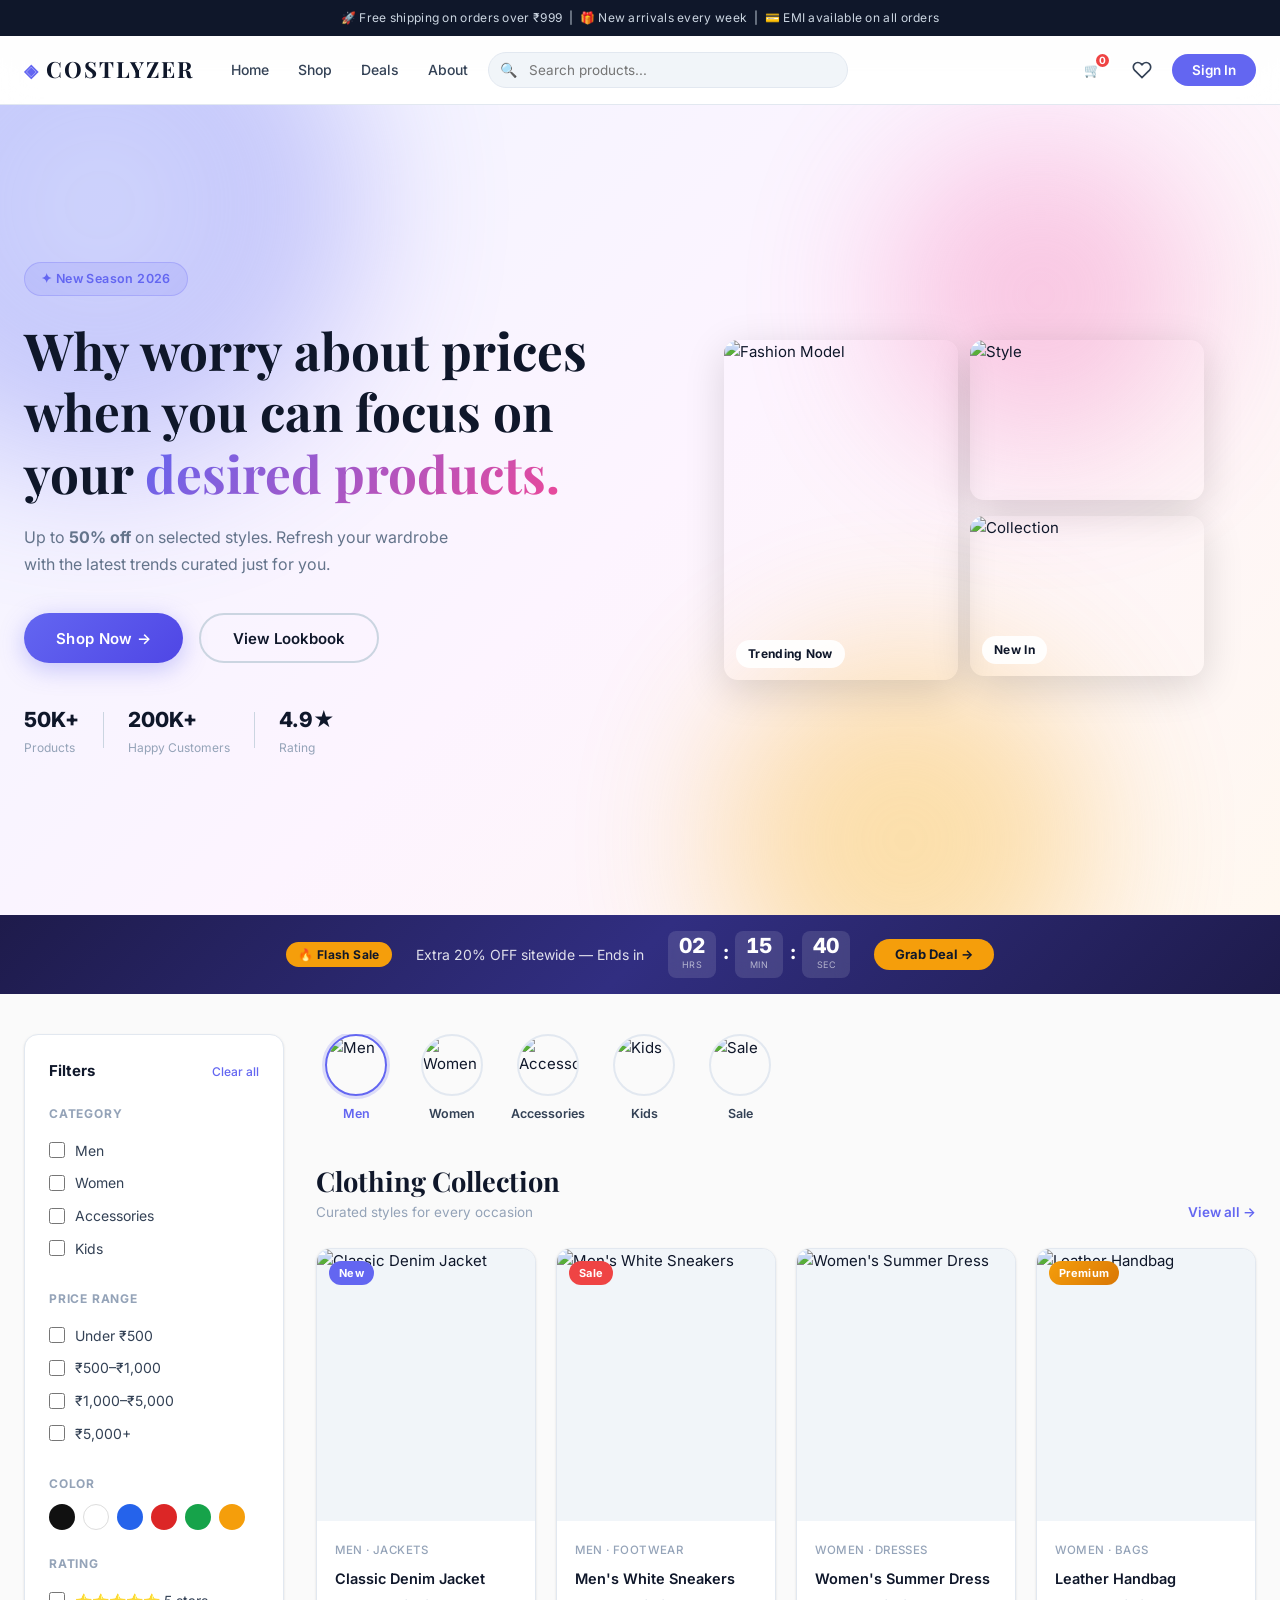
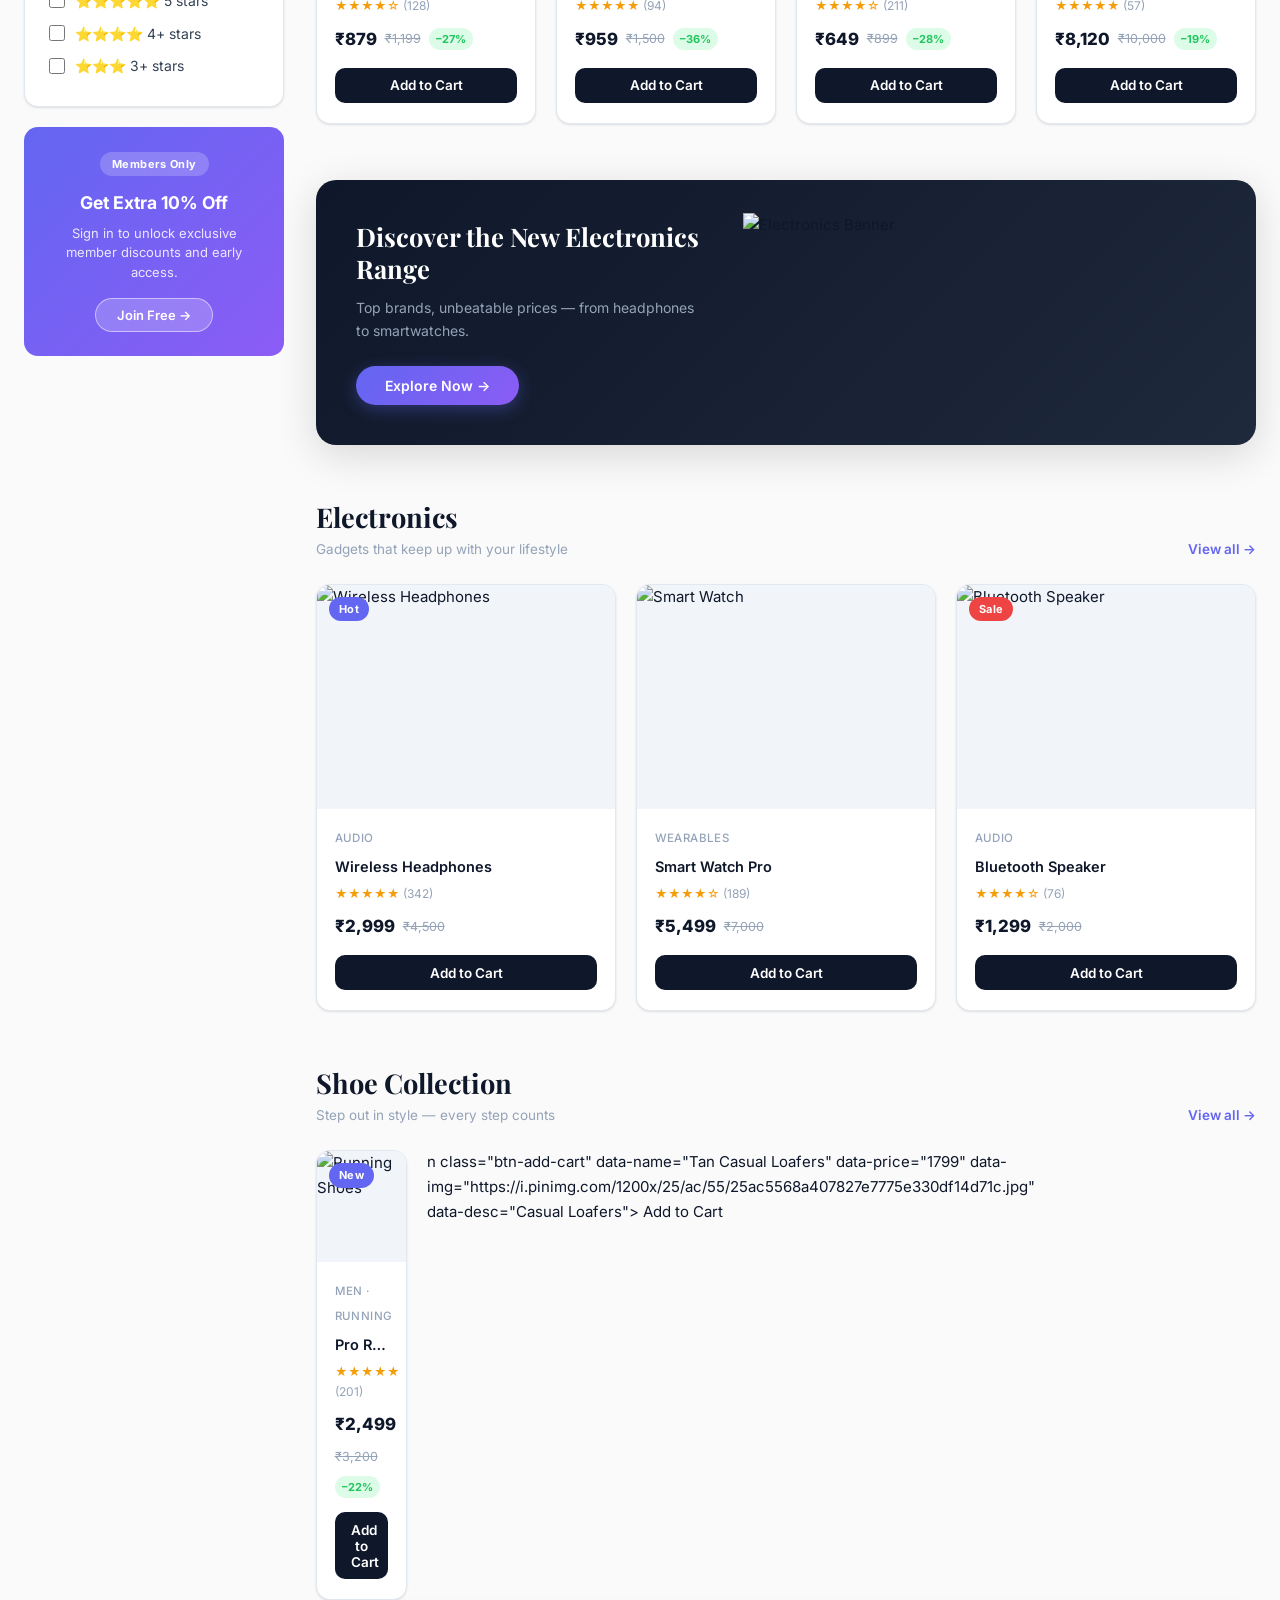
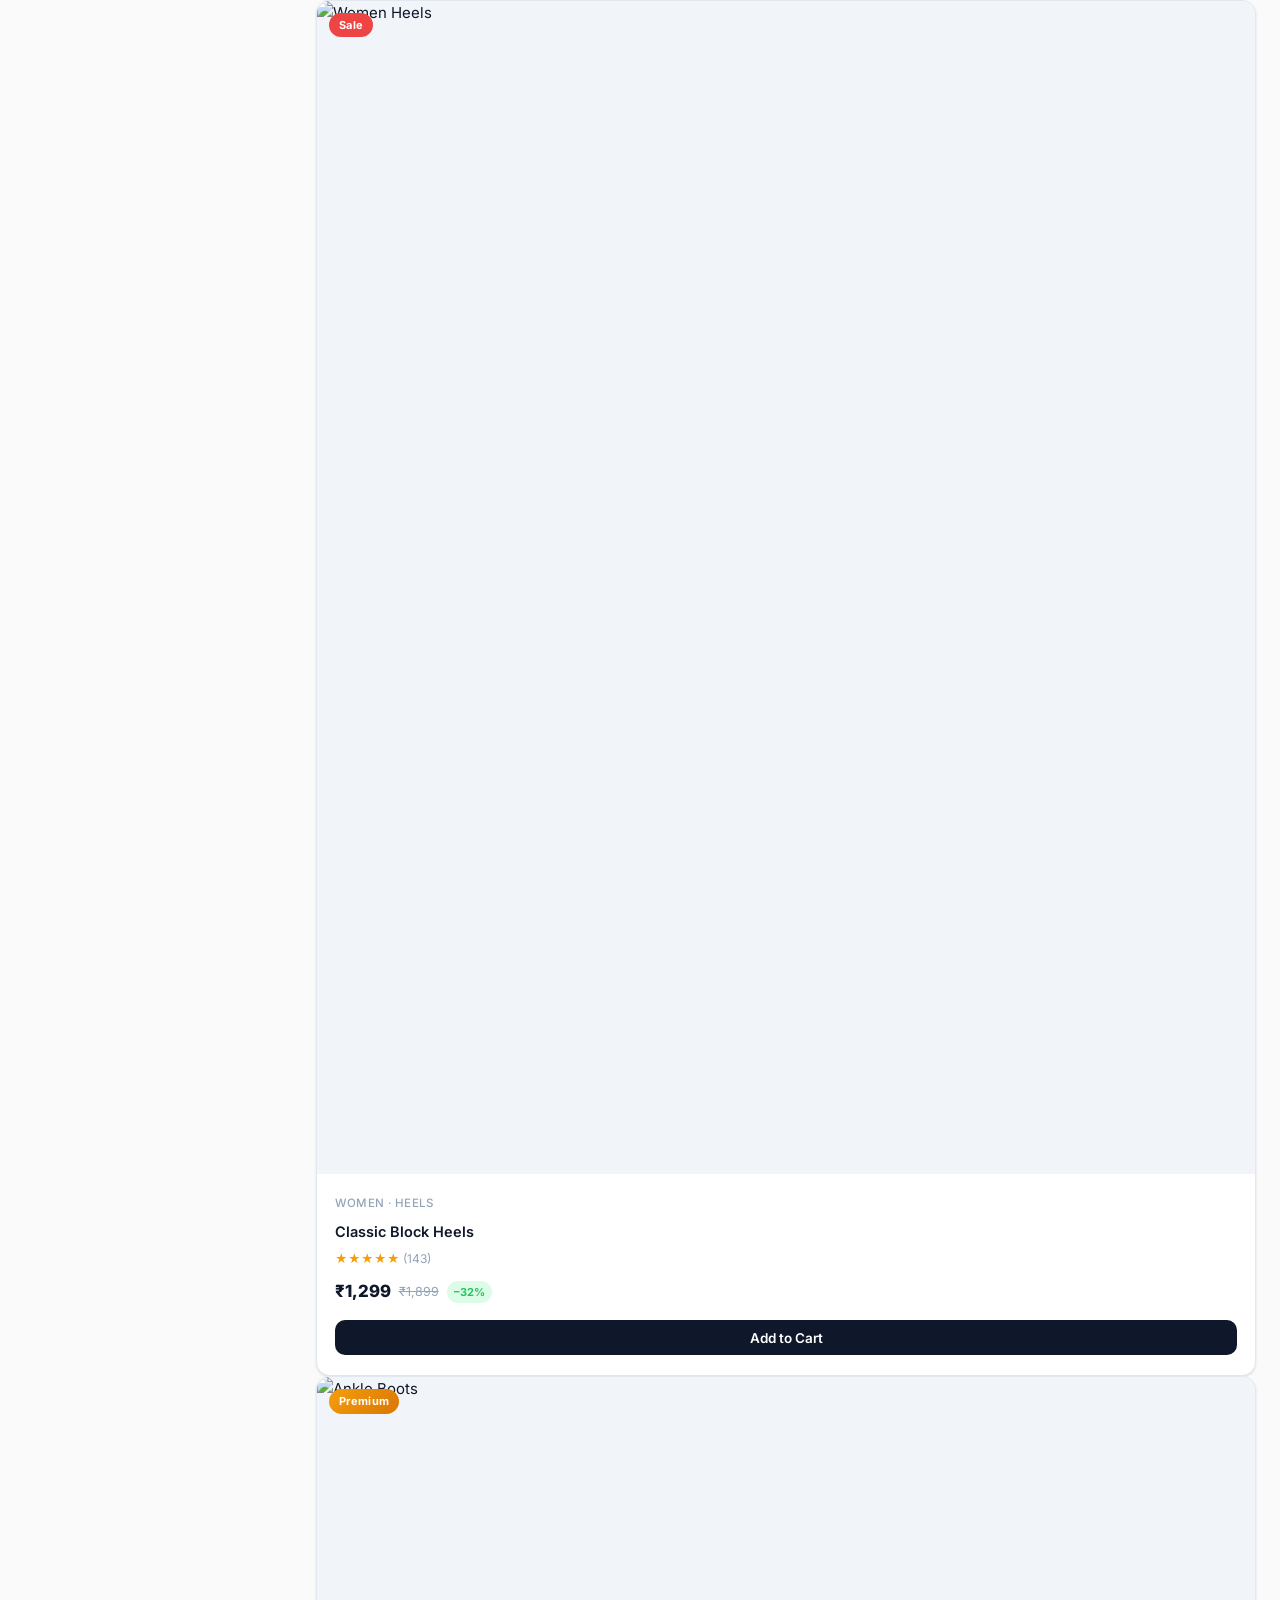
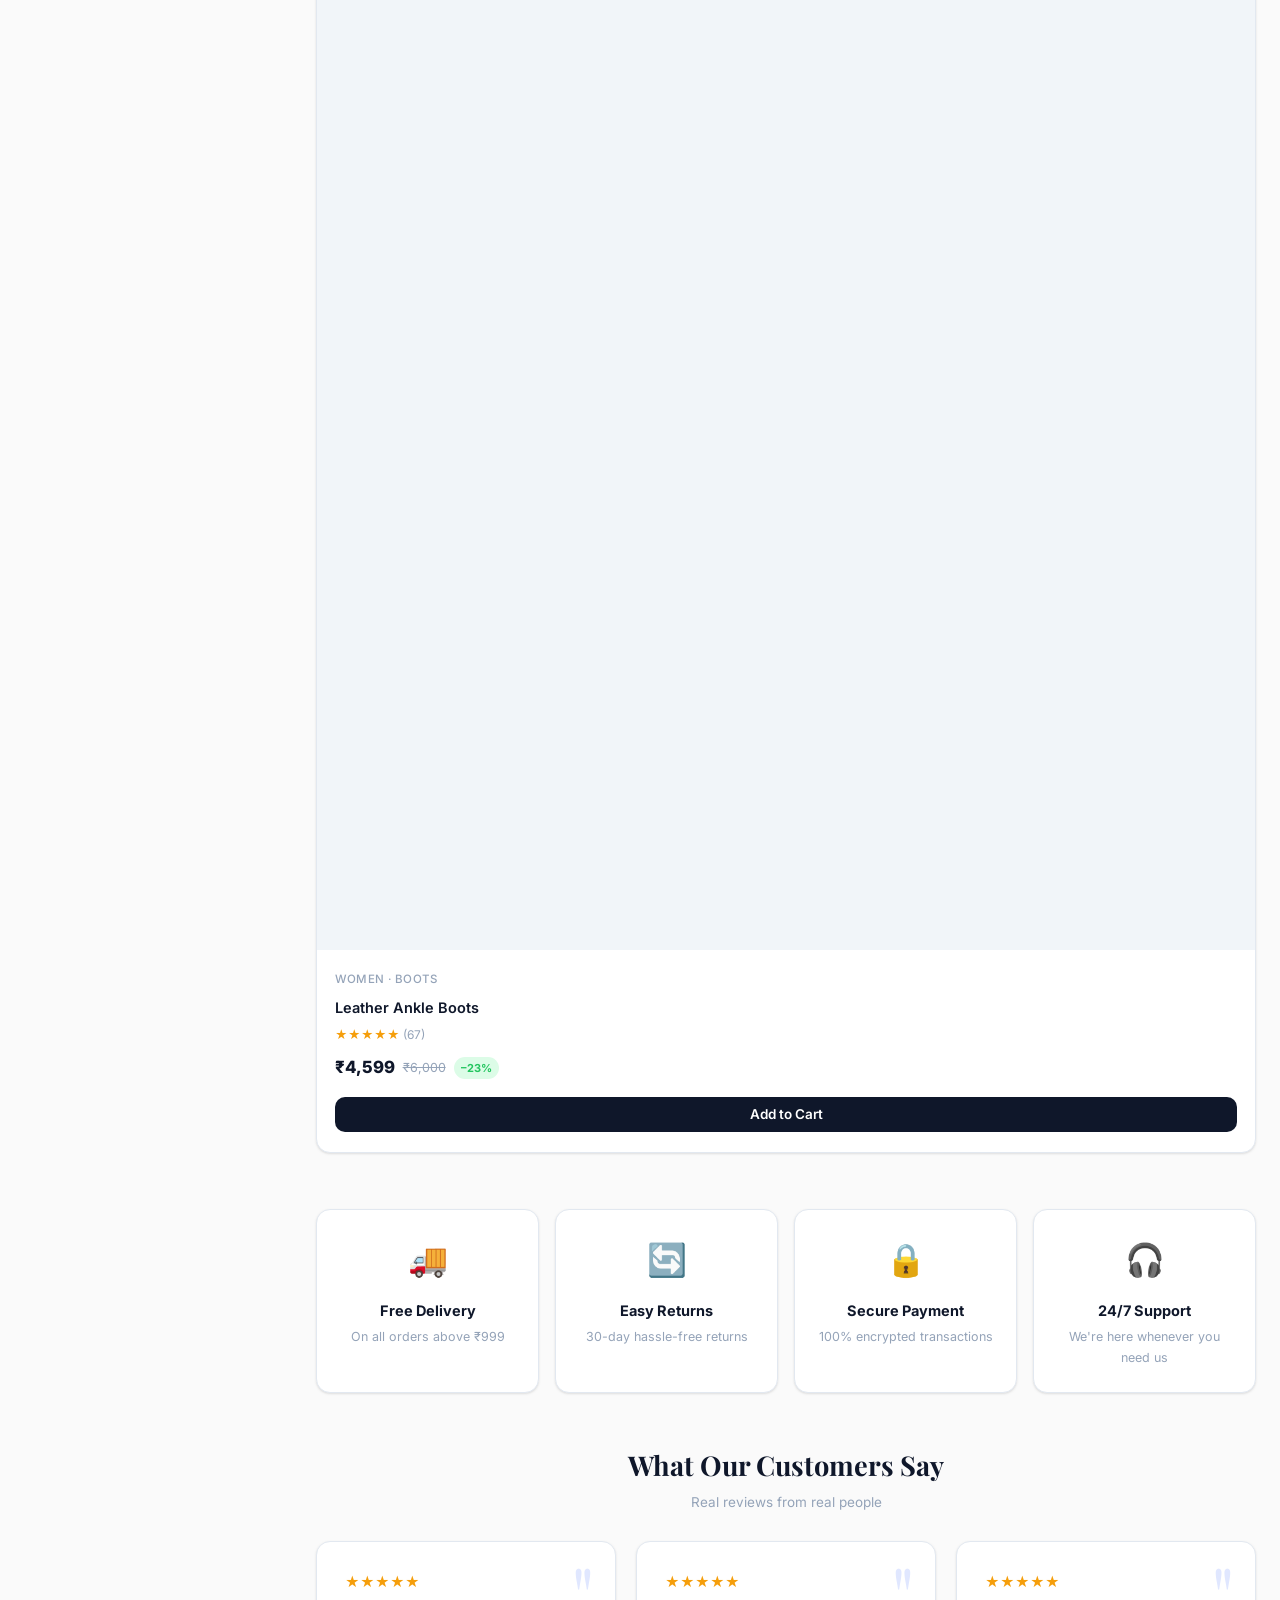
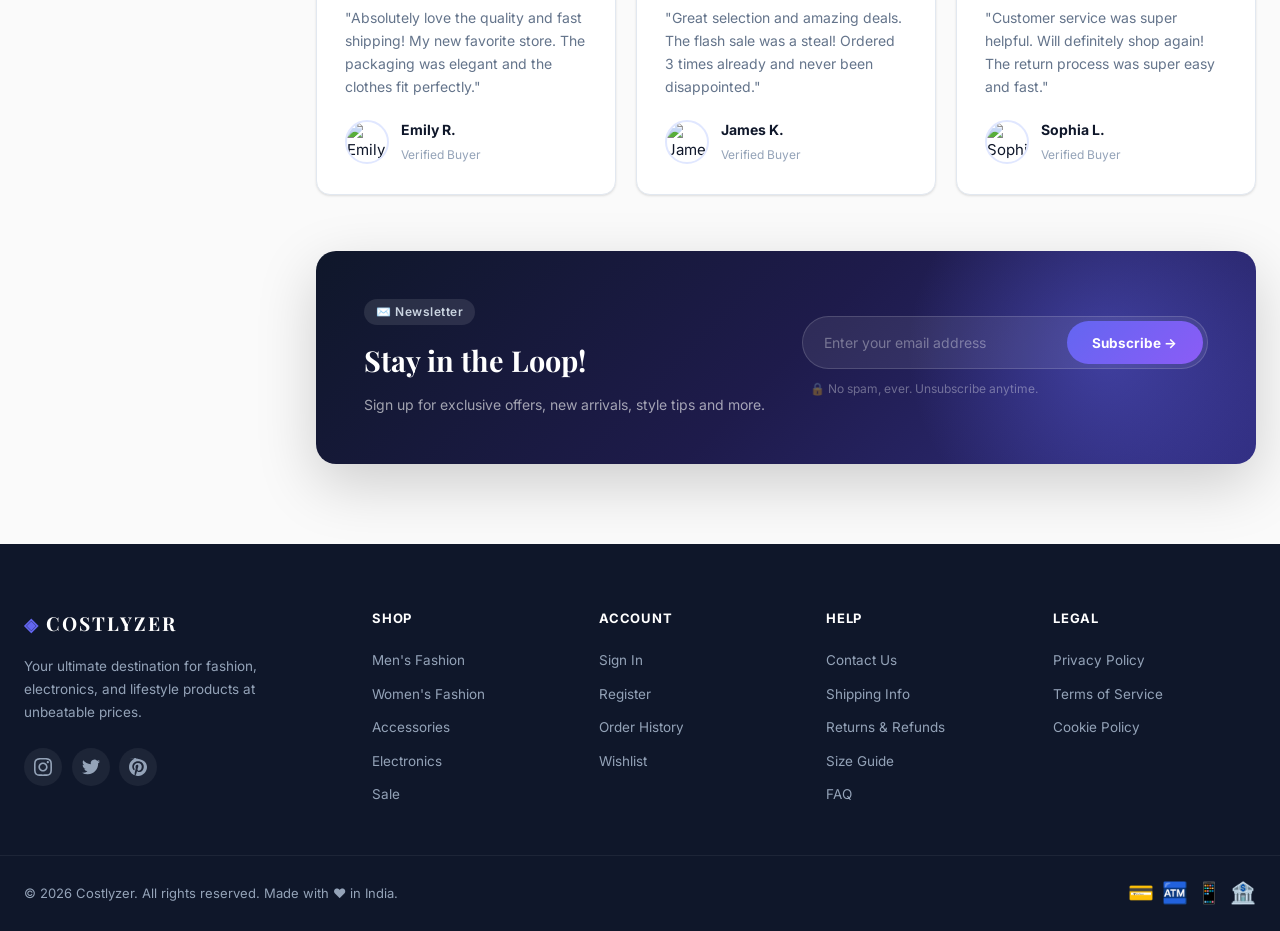
==== commit f4bae534: "improved wishlist functionality" ====
--- a/index.html
+++ b/index.html
@@ -47,11 +47,12 @@
           <span class="badge" id="cartCount">0</span>
         </button>
 
-        <button class="icon-btn" title="Wishlist">
+        <button class="icon-btn" id="wishlistBtn" title="Wishlist">
           <svg width="20" height="20" fill="none" stroke="currentColor" stroke-width="2" viewBox="0 0 24 24">
             <path
               d="M20.84 4.61a5.5 5.5 0 0 0-7.78 0L12 5.67l-1.06-1.06a5.5 5.5 0 0 0-7.78 7.78l1.06 1.06L12 21.23l7.78-7.78 1.06-1.06a5.5 5.5 0 0 0 0-7.78z" />
           </svg>
+          <span class="badge" id="wishlistCount">0</span>
         </button>
 
         <button class="btn-primary">Sign In</button>
@@ -455,23 +456,13 @@
 
             </div>
           </article>
-
-          <article class="product-card stagger-2">
-            <div class="product-img-wrap">
-              <img src="https://i.pinimg.com/1200x/25/ac/55/25ac5568a407827e7775e330df14d71c.jpg" alt="Casual Loafers">
-              <div class="product-overlay"><button class="quick-view">Quick View</button></div>
-              <button class="wish-btn">♡</button>
-            </div>
-            <div class="product-info">
-              <span class="product-cat">Men · Casual</span>
-              <h3>Tan Casual Loafers</h3>
-              <div class="stars">★★★★☆ <span>(88)</span></div>
-              <div class="price-row">
-                <span class="price">₹1,799</span>
-                <span class="price-original">₹2,499</span>
-                <span class="discount-badge">–28%</span>
-              </div>
-              <button class="btn-add-cart" data-name="Tan Casual Loafers" data-price="1799"
+<button class="wish-btn" onclick="addToWishlist({
+  id: 'shoes1',
+  title: 'Men\'s White Sneakers',
+  price: 959,
+  image: 'https://i.pinimg.com/1200x/9b/07/fd/9b07fd15394d1fd5a9d0c476c3f187c8.jpg'
+})">♡</button>
+n class="btn-add-cart" data-name="Tan Casual Loafers" data-price="1799"
                 data-img="https://i.pinimg.com/1200x/25/ac/55/25ac5568a407827e7775e330df14d71c.jpg"
                 data-desc="Casual Loafers">
                 Add to Cart
@@ -729,6 +720,24 @@
     </div>
   </div>
 
+  <!-- ❤️ Wishlist Drawer -->
+  <div class="cart-overlay" id="wishlistOverlay"></div>
+
+  <div class="cart-drawer" id="wishlistDrawer">
+    <div class="cart-header">
+      <h3>Your Wishlist</h3>
+      <button id="closeWishlist">✕</button>
+    </div>
+
+    <div class="cart-items" id="wishlistItems">
+      <p class="empty">Your wishlist is empty</p>
+    </div>
+
+    <div class="cart-footer">
+      <button class="checkout-btn" onclick="viewAllWishlist()">View All Products</button>
+    </div>
+  </div>
+
   <div id="productModal" class="modal">
     <div class="modal-content">
       <span id="closeModal">✖</span>
@@ -739,7 +748,7 @@
     </div>
   </div>
 
-
+<div id="wishlist-container"></div>
 </body>
 
 <script src="script.js"></script>
